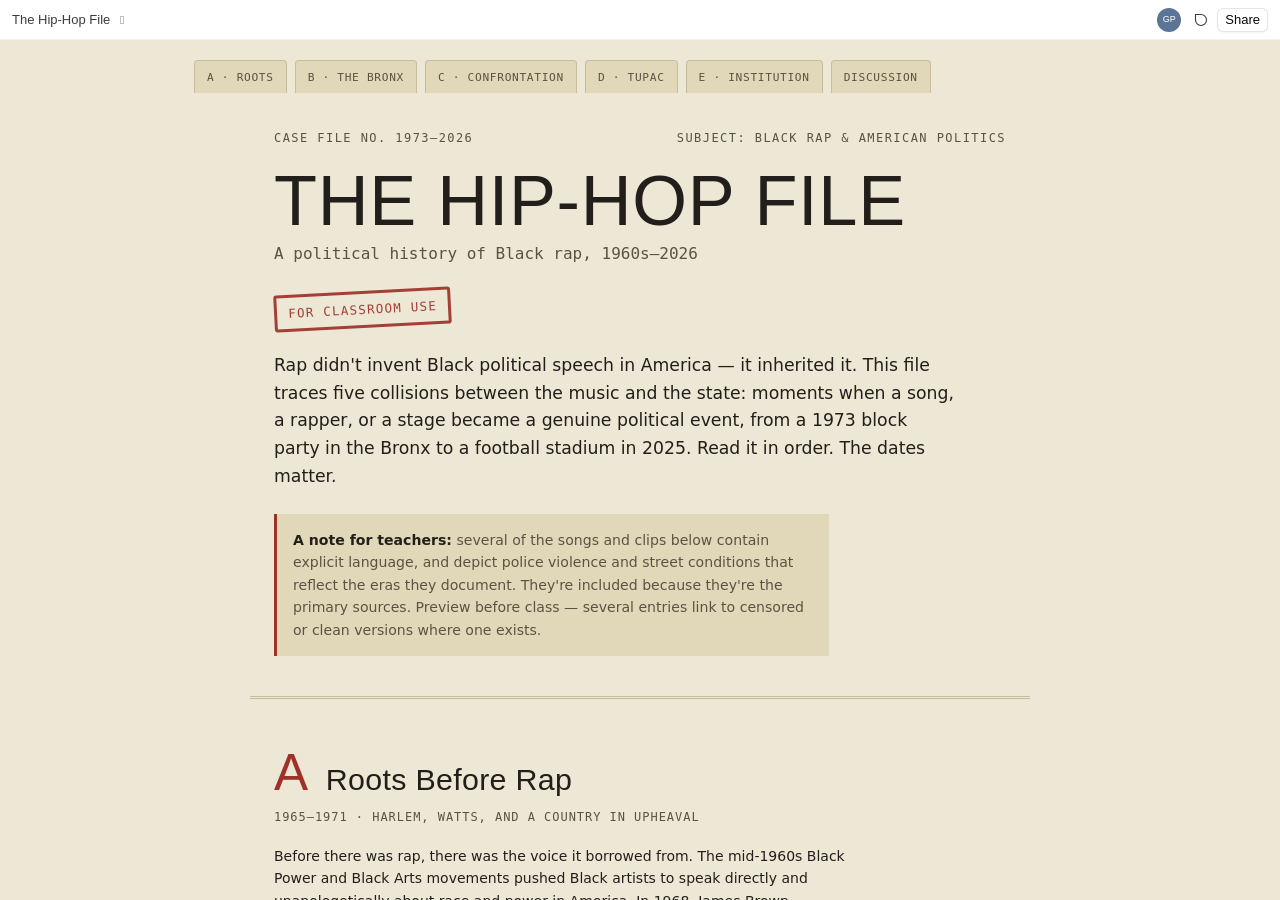
==== The Hip-Hop File.html @ f03ab553 "initial commit" ====
<!DOCTYPE html>
<!-- saved from url=(0109)https://claude.ai/code/artifact/b46b42ae-4053-4dc8-8b6a-415aec01c213?org=0b7b2c98-86ee-481c-acba-d871d8e26888 -->
<html lang="en" data-frame-uuid="b46b42ae-4053-4dc8-8b6a-415aec01c213" style="--frame-print-h: 6634px;"><head><meta http-equiv="Content-Type" content="text/html; charset=UTF-8"><meta property="og:title" content="Claude Artifact"><meta name="twitter:title" content="Claude Artifact"><meta name="description" content="Try out Artifacts created by Claude users"><meta property="og:description" content="Try out Artifacts created by Claude users"><meta name="twitter:description" content="Try out Artifacts created by Claude users"><meta property="og:image" content="https://claude.ai/images/claude_ogimage.png"><meta name="twitter:image" content="https://claude.ai/images/claude_ogimage.png"><meta property="og:image:width" content="1138"><meta property="og:image:height" content="640"><meta property="og:image:alt" content="Claude Artifact"><meta name="twitter:card" content="summary"><meta name="robots" content="noindex, nofollow"><link rel="preconnect" href="https://assets-proxy.anthropic.com/" crossorigin=""><link rel="dns-prefetch" href="https://assets-proxy.anthropic.com/"><meta name="build-timestamp" content="1788654510"><meta name="build-git-hash" content="4de2d48262e4c5f75df01dcb0ee0134cff55af7f"><meta name="viewport" content="width=device-width,initial-scale=1"><meta name="robots" content="noindex"><meta name="referrer" content="no-referrer"><title>The Hip-Hop File</title><script nonce="">window.__frameInlineProbe=new Error,function(e,t,o){if(t?.embedded&&(e.embedded=e.host=""),parent!==window){var n=location.origin,r=location.ancestorOrigins;if(r)r[0]===n&&r[r.length-1]===n&&(e.embedded="");else if(parent===top&&document.referrer)try{new URL(document.referrer).origin===n&&(e.embedded="")}catch{}}"embedded"in e&&"none"===(t?.chrome??o.get("chrome"))&&(e.chrome="none",document.querySelector("meta[name=viewport]").setAttribute("content","width=device-width,initial-scale=1,viewport-fit=cover"));var d=("embedded"in e&&(t?.hostcaps??o.get("hostcaps"))||"").split(" ").filter(function(e,t,o){return("comment-mode"===e||"artifact-nav"===e||"comment-summon"===e||"open-in-claude"===e||"cloud-session"===e||"cowork-task"===e||"no-send-all"===e||"confirm-page-sends"===e||"viewer-context"===e||"chrome"===e||"export"===e||"chrome-readonly"===e||"presence"===e||"host-tools"===e||"context-card"===e||"context-send"===e||"host-nav"===e)&&o.indexOf(e)===t});d.length&&(e.hostcaps=d.join(" "));var a={mode:["light","dark","system"],platform:["web","desktop"],font:["anthropic","system"]};for(var c of Object.keys(a)){var i=t?.[c]??o.get(c[0]);if("mode"===c&&null==t?.mode&&!("embedded"in e))try{var s=JSON.parse(localStorage.getItem("LSS-userThemeMode"));s&&"object"==typeof s&&(s=s.value),"light"!==s&&"dark"!==s||(i=s)}catch(e){}a[c].includes(i)&&(e[c]=i)}}(document.documentElement.dataset,window.claudeDesktopArtifactPane,new URLSearchParams(location.search))</script><script nonce="">!function(){try{var e=document.documentElement.dataset.frameUuid;if(!e)return;var t=/^[0-9a-f]{8}-[0-9a-f]{4}-[0-9a-f]{4}-[0-9a-f]{4}-[0-9a-f]{12}$/,a=new URLSearchParams(location.search),r=a.get("org"),n=(document.cookie.match(/(?:^|;\s*)lastActiveOrg=([^;]*)/)||[])[1],o=r&&t.test(r)?r:n&&t.test(n)?n:null,i=self===top&&!("embedded"in document.documentElement.dataset),s=a.get("via"),c=null!==s?s:i?"user_open":"embedded_view",l=a.get("sk"),m=new URLSearchParams;o&&m.set("org",o),c&&m.set("via",c),l&&/^[A-Za-z0-9_-]{16,64}$/.test(l)&&m.set("sk",l);var d=location.pathname.split("/").pop()||"";try{d=decodeURIComponent(d)}catch(e){}var u="";d.toLowerCase().slice(-37)==="-"+e.toLowerCase()?u=d.slice(0,d.length-37):d.length>23&&"-"===d.charAt(d.length-23)&&/^[1-9A-HJ-NP-Za-km-z]{22}$/.test(d.slice(-22))&&(u=d.slice(0,d.length-23)),/^[a-z0-9][a-z0-9-]{0,59}$/.test(u)&&m.set("vanity",u);var f=window.__frameSessionId;null==f&&(f=window.__frameSessionId=crypto.randomUUID?crypto.randomUUID():"");var g="initial";try{var h=function(e){try{var t=sessionStorage.getItem(e);if(!f||!t)return!1;var a=e+"_claim",r=f+"|"+t,n=sessionStorage.getItem(a);if(n===r)return!0;var o=n?n.split("|"):[],i=Number(o[2]);return!(3!==o.length||"reload"!==o[0]||o[1]!==t||!Number.isFinite(i)||Date.now()-i>=3e4)&&(sessionStorage.setItem(a,r),sessionStorage.getItem(a)===r)}catch(e){return!1}},v=function(t){var a=sessionStorage.getItem(t);if(!a)return!1;var r=a.lastIndexOf(":"),n=Number(a.slice(r+1));return a.slice(0,r)===e&&Number.isFinite(n)&&Date.now()-n<3e5},_=(sessionStorage.getItem("frame_chunk_reload")||"").split(":"),p=Number(_[2]),w=_[0]===e&&("chrome"===_[1]||"deferred"===_[1]||"broker"===_[1])&&Number.isFinite(p)&&Date.now()-p<3e5,b=v("frame_pin_reload")&&h("frame_pin_reload"),S=v("frame_asset_reload")&&h("frame_asset_reload"),I=w&&h("frame_chunk_reload");(b||S||I)&&(g="reboot")}catch(e){}m.set("bk",g);var k="/api/frame/"+e+"?"+m.toString(),P=function(e,t){var a=null==e?null:e.toLowerCase();return null!==a&&-1!==t.indexOf(a)?a:null},y=navigator.userAgent,A={"X-Frame-CP":"go","X-Frame-Platform":P(a.get("platform"),["web","desktop","ios","android","cli"])||(y.includes(" Electron/")?"desktop":/Android/.test(y)?"android":/iPad|iPhone|iPod/.test(y)||y.includes("Macintosh")&&navigator.maxTouchPoints>1?"ios":"web")},F=P(a.get("surface"),["chat","cowork","code","slack","teams","standalone"])||(i?"standalone":"");F&&(A["X-Frame-Surface"]=F);var U=document.head.querySelector('meta[name="build-timestamp"]');U&&U.content&&(A["X-Frame-Client-Version"]=U.content),f&&(A["X-Frame-Session-Id"]=f);var N=fetch(k,{credentials:"same-origin",headers:A,priority:"high",signal:AbortSignal.timeout(2e4)});if(N.catch(function(){}),window.__frameBootPrefetch={url:k,res:N},!o){var C=fetch("/api/account",{credentials:"same-origin",signal:AbortSignal.timeout(8e3)});C.catch(function(){}),window.__frameAccountPrefetch={res:C}}}catch(e){}}()</script><link rel="preload" as="font" type="font/woff2" crossorigin="" href="https://assets-proxy.anthropic.com/claude-ai/v2/assets/v1/cc27851ad-DDVos-BJ.woff2"><link rel="preload" as="font" type="font/woff2" crossorigin="" href="https://assets-proxy.anthropic.com/claude-ai/v2/assets/v1/c0f671921-BcCEXi7X.woff2"><script type="module" crossorigin="" src="./The Hip-Hop File_files/frame-shell-iAdDS_0y.js" nonce=""></script><link rel="modulepreload" crossorigin="" href="https://assets-proxy.anthropic.com/claude-ai/v2/assets/v1/preload-helper-BWst14uo.js"><link rel="modulepreload" crossorigin="" href="https://assets-proxy.anthropic.com/claude-ai/v2/assets/v1/shared-frame-boot-tcMC75su.js"><link rel="modulepreload" crossorigin="" href="https://assets-proxy.anthropic.com/claude-ai/v2/assets/v1/frame-shell-chrome-DbWDRYCb.js"><link rel="modulepreload" crossorigin="" href="https://assets-proxy.anthropic.com/claude-ai/v2/assets/v1/vendor-frame-CRbNLYL8.js"><link rel="modulepreload" crossorigin="" href="https://assets-proxy.anthropic.com/claude-ai/v2/assets/v1/rolldown-runtime-CAJkiChf.js"><link rel="modulepreload" crossorigin="" href="https://assets-proxy.anthropic.com/claude-ai/v2/assets/v1/shared-frame-CFc80Fk1.js"><link rel="modulepreload" crossorigin="" href="https://assets-proxy.anthropic.com/claude-ai/v2/assets/v1/frame-shell-deferred-DvD3v-Q9.js"><style nonce="">:root{--font-anthropic-sans:"anthropic-sans", ui-sans-serif, -apple-system, BlinkMacSystemFont, "Segoe UI", sans-serif}@font-face{font-family:anthropic-sans;src:url(https://assets-proxy.anthropic.com/claude-ai/v2/assets/v1/cc27851ad-DDVos-BJ.woff2)format("woff2");font-weight:300 800;font-style:normal;font-display:swap;font-feature-settings:"dlig" 0}@font-face{font-family:anthropic-sans;src:url(https://assets-proxy.anthropic.com/claude-ai/v2/assets/v1/c9d3a3a49-CJtkx3-S.woff2)format("woff2");font-weight:300 800;font-style:italic;font-display:swap;font-feature-settings:"dlig" 0}:root{--font-anthropic-serif:"anthropic-serif", ui-serif, Georgia, "Times New Roman", serif}@font-face{font-family:anthropic-serif;src:url(https://assets-proxy.anthropic.com/claude-ai/v2/assets/v1/c66fc489e-2VcCjn5t.woff2)format("woff2");font-weight:300 800;font-style:normal;font-display:swap;font-feature-settings:"dlig" 0}@font-face{font-family:anthropic-serif;src:url(https://assets-proxy.anthropic.com/claude-ai/v2/assets/v1/cc410af59-Dcb-9NUS.woff2)format("woff2");font-weight:300 800;font-style:italic;font-display:swap;font-feature-settings:"dlig" 0}:root{--bg:#fff;--fg:#0b0b0b;--mut:#52514e;--spin:#898781;--line:#0b0b0b1a;--div:#0b0b0b0d;--bord:#0b0b0b33;--hov:#0b0b0b0d;--surf:#fff;--brand:#c6613f;--primary:#0b0b0b;--on-primary:#fff}@media (prefers-color-scheme:dark){html:not([data-mode]){--bg:#1a1a19;--fg:#f0efec;--mut:#c3c2b7;--line:#ffffff1a;--div:#ffffff0d;--bord:#fff3;--hov:#ffffff13;--surf:#20201f;--primary:#fff;--on-primary:#0b0b0b}}html[data-mode=light]{--lightningcss-light:initial;--lightningcss-dark: ;color-scheme:light}html[data-mode=dark]{--bg:#1a1a19;--fg:#f0efec;--mut:#c3c2b7;--line:#ffffff1a;--div:#ffffff0d;--bord:#fff3;--hov:#ffffff13;--surf:#20201f;--primary:#fff;--on-primary:#0b0b0b;--lightningcss-light: ;--lightningcss-dark:initial;color-scheme:dark}@font-face{font-family:Anthropicons-Variable;src:url(https://assets-proxy.anthropic.com/claude-ai/v2/assets/v1/c0f671921-BcCEXi7X.woff2)format("woff2-variations");font-weight:400 700;font-display:block}:root{--bar-h:40px;--strip:0px;--bar:calc(var(--bar-h) + var(--strip));--lightningcss-light:initial;--lightningcss-dark: ;color-scheme:light dark}@media (prefers-color-scheme:dark){:root{--lightningcss-light: ;--lightningcss-dark:initial}}html[data-promote-strip]{--strip:36px}@layer{*{box-sizing:border-box;margin:0;padding:0}button{font:inherit;border:0;background:0 0;cursor:pointer;color:inherit}}html,body{overscroll-behavior:none;background:var(--bg);height:100%;color:var(--fg);overflow:hidden}body{font:13px/1.4 anthropic-sans,-apple-system,BlinkMacSystemFont,system-ui,sans-serif}#hdr{height:var(--bar-h);justify-content:space-between;align-items:center;gap:8px;padding:0 12px;display:flex;position:relative}html:not([data-embedded]) #hdr,html:not([data-embedded]) #hdr-degraded{border-bottom:1px solid var(--div)}.l,.r{align-items:center;gap:8px;display:flex}.l{flex:1;min-width:0}.r{flex:none}.byline{font-size:var(--cds-font-size-caption,12px);color:var(--mut);white-space:nowrap;text-overflow:ellipsis;flex-shrink:0;max-width:312px;overflow:hidden}.l>button[data-title-menu]{flex-shrink:1000;min-width:0;margin-left:-6px;overflow:hidden}.l button[data-title-menu]>span,.l button[data-title-menu] .truncate{min-width:0}.skel{background:var(--hov);border-radius:4px;display:inline-block}.skel-title{width:8em;height:1em}.skel-avatar{border-radius:50%;width:24px;height:24px}.degraded-title{white-space:nowrap;text-overflow:ellipsis;font-size:13px;font-weight:400;overflow:hidden}#hdr-degraded,body.chrome-degraded #hdr{display:none}body.chrome-degraded #hdr-degraded{height:var(--bar-h);align-items:center;gap:8px;padding:0 12px;display:flex}@media (width<=768px){html:not([data-embedded]) .l{grid-template-columns:minmax(0,1fr);place-items:center start;gap:0;display:grid}html:not([data-embedded]) .l>*{max-width:100%}html:not([data-embedded]) .l>.byline{margin-top:-3px}html:not([data-embedded]) .l>[data-storage]{margin-top:-4px}}html[data-embedded]{--bar-h:42px}html[data-embedded] #hdr{padding:0 8px}html[data-embedded] .byline{flex-shrink:1;max-width:100%}html[data-embedded] .skel-title,html[data-embedded] .skel-avatar,html[data-embedded][data-chrome=none] #hdr,html[data-embedded][data-chrome=none] #hdr-degraded,html[data-header-hidden] #hdr,html[data-header-hidden] #hdr-degraded,html[data-header-hidden] [data-chrome-pill]{display:none}html[data-embedded][data-chrome=none],html[data-header-hidden]{--bar:0px}html[data-host][data-chrome=none]{--bar:env(safe-area-inset-top,0px)}main{inset:var(--bar) 0 0 0;display:flex;position:absolute}#frame-slot{flex:1;min-width:0;position:relative}#loading{justify-content:center;align-items:center;display:flex;position:absolute;inset:0}#loading[hidden]{display:none}#loading.slow{text-align:center;color:var(--mut);flex-direction:column;gap:12px;padding:0 24px;font-size:13px}#loading.slow>button{order:1}#loading:after{content:"";box-sizing:border-box;background:conic-gradient(transparent 40%, var(--spin)) border-box, linear-gradient(var(--line), var(--line)) border-box;border:2px solid #0000;border-radius:50%;width:20px;height:20px;animation:1s linear infinite spin;mask:radial-gradient(farthest-side,#0000 calc(100% - 2px),#000 calc(100% - 1.5px))}@keyframes spin{to{transform:rotate(360deg)}}#frame-content{opacity:0;border:0;width:100%;height:100%;transition:opacity .12s;position:absolute;inset:0}#frame-slot>iframe.swap:not(.ready){opacity:0;pointer-events:none;border:0;width:100%;height:100%;position:absolute;inset:0}#frame-content.swap{transition:none}#frame-content.swap.crossfade{transition:opacity .12s}#frame-slot>iframe.fading-out{opacity:1;pointer-events:none;border:0;width:100%;height:100%;position:absolute;inset:0}#frame-content.ready{opacity:1}@media (prefers-reduced-motion:reduce){#loading:after{animation:none}#frame-content{transition:none}}body.err #hdr,body.err #hdr-degraded,#err[hidden]{display:none}#err{text-align:center;color:var(--fg);place-content:safe center;gap:8px;padding:96px 16px 128px;display:grid;position:absolute;inset:0;overflow-y:auto}
@font-face{font-family:Anthropicons-Variable;src:url(https://assets-proxy.anthropic.com/claude-ai/v2/assets/v1/c0f671921-BcCEXi7X.woff2)format("woff2-variations");font-weight:400 700;font-display:block}
</style><meta name="shell-inline-span" content="4416"><meta name="robots" content="noindex, nofollow"><link rel="preconnect" href="https://b46b42ae-4053-4dc8-8b6a-415aec01c213.frame.claudeusercontent.com/"><style data-src="frame-shell-deferred">html[data-embedded] .err-actions a.err-btn{display:none}.err-logo{height:24px;color:var(--fg);margin:0 auto 40px}.err-head{color:var(--fg);font-family:anthropic-serif,ui-serif,Georgia,Times New Roman,serif;font-size:20px;font-weight:400;line-height:1.1}.err-sub{color:var(--mut);font-size:16px;font-weight:400}.err-sub:empty{display:none}.err-actions{justify-content:center;align-items:center;gap:12px;margin-top:16px;display:flex}.err-slot{display:contents}.err-slot:empty{display:none}#err:focus{outline:none}.err-btn{background:var(--primary);color:var(--on-primary);border:1px solid #0000;border-radius:8px;padding:8px 16px;font-size:14px;text-decoration:none;display:inline-block}.err-btn.secondary{color:var(--fg);border:1px solid var(--bord);background:0 0}.err-btn.secondary:hover{background:var(--hov)}[hidden]{display:none!important}.consent{z-index:60;background:#00000080;flex-direction:column;align-items:center;padding:24px;display:flex;position:absolute;inset:0;overflow-y:auto}.consent>b{margin-top:auto}.consent>.row{margin-bottom:auto}.consent>b,.consent>span,.consent>.dl-file,.consent>.row{background:var(--surf);border:1px solid var(--bord);width:100%;max-width:440px}.consent>b{overflow-wrap:anywhere;border-bottom:0;border-radius:12px 12px 0 0;padding:20px 20px 4px;font-size:16px;font-weight:600}.consent>span{color:var(--mut);border-top:0;border-bottom:0;padding:4px 20px 16px;font-size:12px}.consent>.dl-file{overflow-wrap:anywhere;border-top:0;border-bottom:0;padding:8px 20px;font-size:13px}.consent .dl-chip{background:var(--hov);border-radius:7px;align-items:center;gap:8px;max-width:100%;margin-left:-4px;padding:8px 10px;display:inline-flex}.consent .dl-icon{color:var(--mut);flex:none;display:flex}.consent .dl-text{overflow-wrap:anywhere;align-items:baseline;gap:8px;min-width:0;display:flex}.consent .dl-text>b{min-width:0;font-size:12.5px;font-weight:500}.consent .dl-size{color:var(--mut);flex:none;font-size:11.5px}.consent>.row{border-top:0;border-radius:0 0 12px 12px;justify-content:flex-end;gap:10px;padding:16px 20px 20px;display:flex}.consent button{background:var(--primary);color:var(--on-primary);overflow-wrap:anywhere;border-radius:8px;min-width:0;max-width:100%;padding:8px 16px;font-size:14px;font-weight:500}.consent button:hover{filter:brightness(1.05)}.consent button.secondary{color:var(--fg);border:1px solid var(--bord);background:0 0}.consent button.secondary:hover{background:var(--hov);filter:none}.consent:focus{outline:none}.consent button:disabled{opacity:.5;filter:none;cursor:default;pointer-events:none}#org-switch{flex-direction:column;align-items:center;gap:10px;margin-top:8px;display:flex}.err-actions #org-switch{margin-top:0}#org-caption{text-align:center;color:var(--mut);margin-top:12px;font-size:12px;display:block}.org-menu-wrap{position:relative}#org-switch .org-trigger{border:1px solid var(--bord);color:var(--fg);border-radius:8px;align-items:center;gap:6px;padding:8px 16px;font-family:anthropic-sans,-apple-system,BlinkMacSystemFont,system-ui,sans-serif;font-size:14px;font-weight:500;display:inline-flex}#org-switch .org-trigger:hover{background:var(--hov)}#org-switch .org-caret{opacity:.6}.org-menu{z-index:30;background:var(--surf);border:1px solid var(--bord);border-radius:10px;flex-direction:column;min-width:180px;max-width:320px;max-height:240px;padding:4px;display:flex;position:absolute;top:calc(100% + 4px);left:50%;overflow-y:auto;transform:translate(-50%);box-shadow:0 4px 16px #0000001f}.org-menu .org-item{width:100%;color:var(--fg);text-align:left;border-radius:6px;flex-shrink:0;align-items:center;gap:8px;padding:7px 10px;font-size:13px;display:flex}.org-menu .org-item:hover,.org-menu .org-item:focus{background:var(--hov);outline:none}.org-menu .org-item:focus-visible{outline:2px solid var(--fg);outline-offset:-2px}.org-menu .org-check{flex-shrink:0;justify-content:center;align-items:center;width:14px;height:14px;display:inline-flex}.org-menu .org-name{text-overflow:ellipsis;white-space:nowrap;flex:1;min-width:0;overflow:hidden}@media print{body>:not(main):not(#err),#loading,.consent,#frame-slot>iframe.fading-out{display:none!important}html:root{--bg:#fff;--fg:#222;--mut:#555;--line:#ccc;--lightningcss-light:initial;--lightningcss-dark: ;color-scheme:light}html,body,#err{height:auto;overflow:visible}main,#frame-slot,#err,#frame-content{position:static}main{display:block}#frame-content{width:100%;height:var(--frame-print-h,100vh);opacity:1}}</style><link rel="icon" data-artifact-icon="🗂️" href="[data-uri]" type="image/png" sizes="32x32"><link rel="icon" data-artifact-icon="🗂️" href="[data-uri]" type="image/png" sizes="192x192"><link rel="apple-touch-icon" data-artifact-icon="🗂️" href="[data-uri]" type="image/png" sizes="180x180"><style id="frame-chrome-css">/*! tailwindcss v4.3.3 | MIT License | https://tailwindcss.com */
@layer properties{@supports (((-webkit-hyphens:none)) and (not (margin-trim:inline))) or ((-moz-orient:inline) and (not (color:rgb(from red r g b)))){:root,:host{--cds-badge-x-wght:577.8}*,:before,:after,::backdrop{--tw-border-spacing-x:0;--tw-border-spacing-y:0;--tw-translate-x:0;--tw-translate-y:0;--tw-translate-z:0;--tw-scale-x:1;--tw-scale-y:1;--tw-scale-z:1;--tw-rotate-x:initial;--tw-rotate-y:initial;--tw-rotate-z:initial;--tw-skew-x:initial;--tw-skew-y:initial;--tw-space-x-reverse:0;--tw-divide-x-reverse:0;--tw-border-style:solid;--tw-divide-y-reverse:0;--tw-leading:initial;--tw-font-weight:initial;--tw-ordinal:initial;--tw-slashed-zero:initial;--tw-numeric-figure:initial;--tw-numeric-spacing:initial;--tw-numeric-fraction:initial;--tw-shadow:0 0 #0000;--tw-shadow-color:initial;--tw-shadow-alpha:100%;--tw-inset-shadow:0 0 #0000;--tw-inset-shadow-color:initial;--tw-inset-shadow-alpha:100%;--tw-ring-color:initial;--tw-ring-shadow:0 0 #0000;--tw-inset-ring-color:initial;--tw-inset-ring-shadow:0 0 #0000;--tw-ring-inset:initial;--tw-ring-offset-width:0px;--tw-ring-offset-color:#fff;--tw-ring-offset-shadow:0 0 #0000;--tw-outline-style:solid;--tw-blur:initial;--tw-brightness:initial;--tw-contrast:initial;--tw-grayscale:initial;--tw-hue-rotate:initial;--tw-invert:initial;--tw-opacity:initial;--tw-saturate:initial;--tw-sepia:initial;--tw-drop-shadow:initial;--tw-drop-shadow-color:initial;--tw-drop-shadow-alpha:100%;--tw-drop-shadow-size:initial;--tw-backdrop-blur:initial;--tw-backdrop-brightness:initial;--tw-backdrop-contrast:initial;--tw-backdrop-grayscale:initial;--tw-backdrop-hue-rotate:initial;--tw-backdrop-invert:initial;--tw-backdrop-opacity:initial;--tw-backdrop-saturate:initial;--tw-backdrop-sepia:initial;--tw-duration:initial;--tw-ease:initial;--tw-content:"";--tw-space-y-reverse:0;--cds-outset-x:0px;--cds-outset-y:0px;--cds-scroll-fade-size:28px;--cds-scroll-fade-top:0px;--cds-scroll-fade-bottom:0px;--cds-scroll-fade-left:0px;--cds-scroll-fade-right:0px;--cds-scroll-fade-top-raw:0px;--cds-scroll-fade-bottom-raw:0px;--cds-scroll-fade-left-raw:0px;--cds-scroll-fade-right-raw:0px;--cds-scroll-fade-y-active:0;--cds-scroll-fade-x-active:0;--cds-scroll-fade-top-on:1;--cds-scroll-fade-bottom-on:1;--cds-scroll-fade-left-on:1;--cds-scroll-fade-right-on:1;--cds-scroll-fade-strip-raw:0;--cds-scroll-fade-strip-active:0}}}@layer theme{:root,:host{--spacing:.25rem;--leading-tight:1.25;--leading-snug:1.375;--leading-relaxed:1.625;--radius-sm:.25rem;--radius-md:.375rem;--radius-lg:.5rem;--blur-md:12px;--default-transition-duration:.15s;--default-transition-timing-function:cubic-bezier(.4, 0, .2, 1)}}@layer base{@layer{:where(.cds-root),:where(.cds-root) *,:where(.cds-root) :after,:where(.cds-root) :before,:where(.cds-root) ::backdrop,:where(.cds-root) ::file-selector-button{box-sizing:border-box;margin:0;padding:0;border:0 solid}.cds-root{line-height:1.5;-webkit-text-size-adjust:100%;tab-size:4;font-family:var(--cds-font-sans,-apple-system, BlinkMacSystemFont, "Segoe UI", Roboto, "Helvetica Neue", "Noto Sans", Arial, sans-serif, "Apple Color Emoji", "Segoe UI Emoji", "Segoe UI Symbol", "Noto Color Emoji");font-feature-settings:var(--default-font-feature-settings,normal);font-variation-settings:var(--default-font-variation-settings,normal);-webkit-tap-highlight-color:transparent}:where(.cds-root) hr{height:0;color:inherit;border-top-width:1px}:where(.cds-root) abbr:where([title]){-webkit-text-decoration:underline dotted;text-decoration:underline dotted}:where(.cds-root) h1,:where(.cds-root) h2,:where(.cds-root) h3,:where(.cds-root) h4,:where(.cds-root) h5,:where(.cds-root) h6{font-size:inherit;font-weight:inherit}:where(.cds-root) a{color:inherit;-webkit-text-decoration:inherit;text-decoration:inherit}:where(.cds-root) b,:where(.cds-root) strong{font-weight:bolder}:where(.cds-root) code,:where(.cds-root) kbd,:where(.cds-root) samp,:where(.cds-root) pre{font-family:var(--cds-font-mono,ui-monospace, SFMono-Regular, Menlo, Monaco, Consolas, "Liberation Mono", "Courier New", monospace);font-feature-settings:var(--default-mono-font-feature-settings,normal);font-variation-settings:var(--default-mono-font-variation-settings,normal);font-size:1em}:where(.cds-root) small{font-size:80%}:where(.cds-root) sub,:where(.cds-root) sup{font-size:75%;line-height:0;position:relative;vertical-align:baseline}:where(.cds-root) sub{bottom:-.25em}:where(.cds-root) sup{top:-.5em}:where(.cds-root) table{text-indent:0;border-color:inherit;border-collapse:collapse}:where(.cds-root) :-moz-focusring:where(:not(iframe)){outline:auto}:where(.cds-root) progress{vertical-align:baseline}:where(.cds-root) summary{display:list-item}:where(.cds-root) ol,:where(.cds-root) ul,:where(.cds-root) menu{list-style:none}:where(.cds-root) img,:where(.cds-root) svg,:where(.cds-root) video,:where(.cds-root) canvas,:where(.cds-root) audio,:where(.cds-root) iframe,:where(.cds-root) embed,:where(.cds-root) object{display:block;vertical-align:middle}:where(.cds-root) img,:where(.cds-root) video{max-width:100%;height:auto}:where(.cds-root) button,:where(.cds-root) input,:where(.cds-root) select,:where(.cds-root) optgroup,:where(.cds-root) textarea,:where(.cds-root) ::file-selector-button{font:inherit;font-feature-settings:inherit;font-variation-settings:inherit;letter-spacing:inherit;color:inherit;border-radius:0;background-color:#0000;opacity:1}:where(.cds-root) :where(select:is([multiple],[size])) optgroup{font-weight:bolder}:where(.cds-root) :where(select:is([multiple],[size])) optgroup option{padding-inline-start:20px}:where(.cds-root) ::file-selector-button{margin-inline-end:4px}:where(.cds-root) ::placeholder{opacity:1}@supports (not ((-webkit-appearance:-apple-pay-button))) or (contain-intrinsic-size:1px){:where(.cds-root) ::placeholder{color:currentColor}@supports (color:color-mix(in lab, red, red)){:where(.cds-root) ::placeholder{color:color-mix(in oklab, currentcolor 50%, transparent)}}}:where(.cds-root) textarea{resize:vertical}:where(.cds-root) ::-webkit-search-decoration{-webkit-appearance:none}:where(.cds-root) ::-webkit-date-and-time-value{min-height:1lh;text-align:inherit}:where(.cds-root) ::-webkit-datetime-edit{display:inline-flex}:where(.cds-root) ::-webkit-datetime-edit-fields-wrapper{padding:0}:where(.cds-root) ::-webkit-datetime-edit,:where(.cds-root) ::-webkit-datetime-edit-year-field,:where(.cds-root) ::-webkit-datetime-edit-month-field,:where(.cds-root) ::-webkit-datetime-edit-day-field,:where(.cds-root) ::-webkit-datetime-edit-hour-field,:where(.cds-root) ::-webkit-datetime-edit-minute-field,:where(.cds-root) ::-webkit-datetime-edit-second-field,:where(.cds-root) ::-webkit-datetime-edit-millisecond-field,:where(.cds-root) ::-webkit-datetime-edit-meridiem-field{padding-block:0}:where(.cds-root) ::-webkit-calendar-picker-indicator{line-height:1}:where(.cds-root) :-moz-ui-invalid{box-shadow:none}:where(.cds-root) button,:where(.cds-root) input:where([type=button],[type=reset],[type=submit]),:where(.cds-root) ::file-selector-button{appearance:button}:where(.cds-root) ::-webkit-inner-spin-button,:where(.cds-root) ::-webkit-outer-spin-button{height:auto}:where(.cds-root) [hidden]:where(:not([hidden=until-found])){display:none!important}}html:where(.cds-root),html:where(.cds-root):before,html:where(.cds-root):after,html:where(.cds-root) *,html:where(.cds-root) :before,html:where(.cds-root) :after,html :where(.cds-root),html :where(.cds-root):before,html :where(.cds-root):after,html :where(.cds-root) *,html :where(.cds-root) :before,html :where(.cds-root) :after{border-color:var(--cds-border)}:where(.cds-root) :where(button,[role=button],[role=tab],[role=menuitem],[role=menuitemcheckbox],[role=menuitemradio],[role=option],[role=switch],[role=checkbox],[role=radio]){cursor:var(--cds-cursor-interactive)}:where(.cds-root) :where(button,[role]):where(:disabled,[aria-disabled=true],[data-disabled]){cursor:default}}@layer cds-card{.cds-root [data-cds=Card]>.cds-card-fill{background-color:var(--cds-surface-1)}.cds-root [data-cds=Card]:has([data-cds=CardLink]):hover>.cds-card-fill{background-color:var(--cds-surface-2)}:where(.cds-root [data-cds=Card]:has([data-cds=CardLink])) :where(a,button,input,select,textarea,label,summary,iframe,[role=button],[contenteditable]:not([contenteditable=false]),[tabindex]:not([tabindex^=\-])):where(:not([data-cds=CardLink],[data-cds=CardLink] *)){z-index:1;position:relative}:where(.cds-root) :where([data-cds=CardLink]:focus-visible):after{outline-offset:-2px;outline:2px solid #0000}:where(.cds-root [data-cds-row]) :where(a,button,input,select,textarea,label,summary,iframe,[role=button],[contenteditable]:not([contenteditable=false]),[tabindex]:not([tabindex^=\-])):where(:not([data-cds-row-toggle])){z-index:1;position:relative}:where(.cds-root) :where([data-cds-row-toggle]:focus-visible):after{outline-offset:-2px;outline:2px solid #0000}}@layer components{:where(.cds-root) :where(input,textarea,select).cds-input{appearance:none;box-shadow:none;font:inherit;color:inherit;background:0 0;border:0;border-radius:0;outline:none;padding:0}:where(.cds-root) :where(input,textarea).cds-input.cds-input:focus{box-shadow:none;border-color:var(--cds-border);outline:none}:where(.cds-root) :where(input,textarea).cds-input.cds-input:focus-visible{box-shadow:var(--cds-focus-shadow);outline-offset:2px;outline:2px solid #0000}:where(.cds-root) .cds-reset:focus,:where(.cds-root) .cds-reset:focus-visible{outline:none}:where(.cds-root) .cds-reset:focus-visible{outline-offset:2px;outline:2px solid #0000}:where(.cds-root) .cds-text-link{color:var(--cds-text-accent);--_text-link-line:currentColor;border-radius:2px;text-decoration-line:none}@supports (color:color-mix(in lab, red, red)){:where(.cds-root) .cds-text-link{--_text-link-line:color-mix(in srgb, currentColor, transparent 60%)}}:where(.cds-root) .cds-text-link{transition-property:color,text-decoration-color,box-shadow;transition-duration:var(--cds-dur-fast,60ms);transition-timing-function:var(--cds-ease-out)}:where(.cds-root) .cds-text-link:is(:hover,:focus-visible){--_text-link-line:currentColor}:where(.cds-root) .cds-text-link:focus-visible{outline-offset:2px;box-shadow:var(--cds-focus-shadow,0 0 0 2px Highlight);outline:2px solid #0000}:where(.cds-root) .cds-text-link-underline{text-underline-offset:3px;text-decoration-line:underline;-webkit-text-decoration-color:var(--_text-link-line,currentColor);-webkit-text-decoration-color:var(--_text-link-line,currentColor);-webkit-text-decoration-color:var(--_text-link-line,currentColor);text-decoration-color:var(--_text-link-line,currentColor);transition-property:color,text-decoration-color,box-shadow;transition-duration:var(--cds-dur-fast,60ms);transition-timing-function:var(--cds-ease-out)}:where(.cds-root) :is(b,strong){font-weight:var(--cds-font-weight-bold)}}@layer utilities{.pointer-events-auto{pointer-events:auto}.pointer-events-none{pointer-events:none}.\!visible{visibility:visible!important}.collapse{visibility:collapse}.invisible{visibility:hidden}.visible{visibility:visible}.sr-only{clip-path:inset(50%);white-space:nowrap;border-width:0;width:1px;height:1px;margin:-1px;padding:0;position:absolute;overflow:hidden}.absolute{position:absolute}.fixed{position:fixed}.relative{position:relative}.static{position:static}.sticky{position:sticky}.inset-0{inset:0}.inset-\[0\.5px\]{inset:.5px}.inset-px{inset:1px}.inset-x-0{inset-inline:0}.inset-y-0{inset-block:0}.start-3\.5{inset-inline-start:calc(var(--spacing) * 3.5)}.end-px{inset-inline-end:1px}.-top-0\.5{top:calc(var(--spacing) * -.5)}.top-0{top:0}.top-1\/2{top:50%}.top-\[calc\(var\(--bar\)\+8px\)\]{top:calc(var(--bar) + 8px)}.top-\[max\(8px\,calc\(var\(--bar\)-2px\)\)\]{top:max(8px, calc(var(--bar) - 2px))}.top-full{top:100%}.top-px{top:1px}.-right-0\.5{right:calc(var(--spacing) * -.5)}.right-\[12px\]{right:12px}.bottom-0{bottom:0}.bottom-4{bottom:calc(var(--spacing) * 4)}.bottom-px{bottom:1px}.left-0{left:0}.left-1\/2{left:50%}.isolate{isolation:isolate}.\!z-\[42\]{z-index:42!important}.-z-10{z-index:calc(10 * -1)}.-z-\[1\]{z-index:calc(1 * -1)}.z-10{z-index:10}.z-20{z-index:20}.z-30{z-index:30}.z-50{z-index:50}.z-60{z-index:60}.z-\[1\]{z-index:1}.z-\[2\]{z-index:2}.z-\[55\]{z-index:55}.z-\[70\]{z-index:70}.z-auto{z-index:auto}.z-modal{z-index:var(--cds-z-modal)}.z-popover{z-index:var(--cds-z-popover)}.col-span-full{grid-column:1/-1}.col-start-1{grid-column-start:1}.row-span-full{grid-row:1/-1}.row-start-1{grid-row-start:1}.container{width:100%}@media (width>=40rem){.container{max-width:40rem}}@media (width>=48rem){.container{max-width:48rem}}@media (width>=64rem){.container{max-width:64rem}}@media (width>=80rem){.container{max-width:80rem}}@media (width>=96rem){.container{max-width:96rem}}.-m-1{margin:calc(var(--spacing) * -1)}.m-0{margin:0}.m-auto{margin:auto}.-mx-1{margin-inline:calc(var(--spacing) * -1)}.-mx-pad-sm{margin-inline:calc(var(--cds-pad-sm) * -1)}.-mx-sm{margin-inline:calc(var(--cds-gap-sm) * -1)}.-mx-xs{margin-inline:calc(var(--cds-gap-xs) * -1)}.mx-outset{margin-inline:calc(var(--cds-outset-x,0px) * -1)}.mx-pad-md{margin-inline:var(--cds-pad-md)}.-my-0\.5{margin-block:calc(var(--spacing) * -.5)}.-my-\[0\.125em\]{margin-block:-.125em}.-my-xs{margin-block:calc(var(--cds-gap-xs) * -1)}.my-1{margin-block:var(--spacing)}.-ms-1{margin-inline-start:calc(var(--spacing) * -1)}.ms-1{margin-inline-start:var(--spacing)}.ms-auto{margin-inline-start:auto}.ms-outset{margin-inline-start:calc(var(--cds-outset-x,0px) * -1)}.-me-1{margin-inline-end:calc(var(--spacing) * -1)}.-me-pad-sm{margin-inline-end:calc(var(--cds-pad-sm) * -1)}.-me-px{margin-inline-end:-1px}.me-\[calc\(\(var\(--cds-h-control\)-1em-6px\)\/2-var\(--cds-pad-md\)\)\]{margin-inline-end:calc((var(--cds-h-control) - 1em - 6px) / 2 - var(--cds-pad-md))}.me-outset{margin-inline-end:calc(var(--cds-outset-x,0px) * -1)}.-mt-0\.5{margin-top:calc(var(--spacing) * -.5)}.-mt-1{margin-top:calc(var(--spacing) * -1)}.-mt-md{margin-top:calc(var(--cds-gap-md) * -1)}.-mt-pad-sm{margin-top:calc(var(--cds-pad-sm) * -1)}.-mt-px{margin-top:-1px}.mt-0{margin-top:0}.mt-1{margin-top:var(--spacing)}.mt-2{margin-top:calc(var(--spacing) * 2)}.mt-\[calc\(\(1lh_-_var\(--cds-checkbox\,16px\)\)_\/_2\)\]{margin-top:calc((1lh - var(--cds-checkbox,16px)) / 2)}.mt-md{margin-top:var(--cds-gap-md)}.mt-pad-lg{margin-top:var(--cds-pad-lg)}.mt-px{margin-top:1px}.mt-sm{margin-top:var(--cds-gap-sm)}.mt-xs{margin-top:var(--cds-gap-xs)}.-mr-1{margin-right:calc(var(--spacing) * -1)}.-mr-pad-sm{margin-right:calc(var(--cds-pad-sm) * -1)}.mr-0\.5{margin-right:calc(var(--spacing) * .5)}.mr-1{margin-right:var(--spacing)}.mr-\[-0\.8px\]{margin-right:-.8px}.mr-\[calc\(min\(3px\,\(var\(--cds-h-control-nested\)-12px\)\/2\)-var\(--cds-pad-sm\)\)\]{margin-right:calc(min(3px, (var(--cds-h-control-nested) - 12px) / 2) - var(--cds-pad-sm))}.mb-1{margin-bottom:var(--spacing)}.mb-pad-md{margin-bottom:var(--cds-pad-md)}.mb-xs{margin-bottom:var(--cds-gap-xs)}.-ml-0\.5{margin-left:calc(var(--spacing) * -.5)}.-ml-1{margin-left:calc(var(--spacing) * -1)}.-ml-\[calc\(var\(--cds-pad-md\)-\(var\(--cds-h-control\)-var\(--cds-checkbox\)\)\/2\)\]{margin-left:calc(calc(var(--cds-pad-md) - (var(--cds-h-control) - var(--cds-checkbox)) / 2) * -1)}.ml-0\.5{margin-left:calc(var(--spacing) * .5)}.ml-1{margin-left:var(--spacing)}.ml-1\.5{margin-left:calc(var(--spacing) * 1.5)}.ml-\[2px\]{margin-left:2px}.ml-\[calc\(\(var\(--cds-h-control-nested\)-12px\)\/2-var\(--cds-pad-sm\)\+1px\)\]{margin-left:calc((var(--cds-h-control-nested) - 12px) / 2 - var(--cds-pad-sm) + 1px)}.ml-\[calc\(\(var\(--cds-h-control-nested\)-16px\)\/2-var\(--cds-pad-sm\)\+1px\)\]{margin-left:calc((var(--cds-h-control-nested) - 16px) / 2 - var(--cds-pad-sm) + 1px)}.ml-\[calc\(\(var\(--cds-h-control-nested\)-20px\)\/2-var\(--cds-pad-sm\)\+1px\)\]{margin-left:calc((var(--cds-h-control-nested) - 20px) / 2 - var(--cds-pad-sm) + 1px)}.ml-auto{margin-left:auto}.ml-md{margin-left:var(--cds-gap-md)}.ml-xs{margin-left:var(--cds-gap-xs)}.box-content{box-sizing:content-box}.line-clamp-2{-webkit-line-clamp:2;-webkit-box-orient:vertical;display:-webkit-box;overflow:hidden}.\[display\:inherit\]{display:inherit}.block{display:block}.contents{display:contents}.flex{display:flex}.grid{display:grid}.hidden{display:none}.inline{display:inline}.inline-block{display:inline-block}.inline-flex{display:inline-flex}.table{display:table}.table-cell{display:table-cell}.table-row{display:table-row}.\[field-sizing\:content\]{field-sizing:content}.aspect-square{aspect-ratio:1}.\!size-\[var\(--fhn\)\]{width:var(--fhn)!important;height:var(--fhn)!important}.size-1\.5{width:calc(var(--spacing) * 1.5);height:calc(var(--spacing) * 1.5)}.size-2{width:calc(var(--spacing) * 2);height:calc(var(--spacing) * 2)}.size-5{width:calc(var(--spacing) * 5);height:calc(var(--spacing) * 5)}.size-6{width:calc(var(--spacing) * 6);height:calc(var(--spacing) * 6)}.size-7{width:calc(var(--spacing) * 7);height:calc(var(--spacing) * 7)}.size-8{width:calc(var(--spacing) * 8);height:calc(var(--spacing) * 8)}.size-\[1lh\]{width:1lh;height:1lh}.size-\[8px\]{width:8px;height:8px}.size-\[calc\(var\(--cds-h-control-nested\)-4px\)\]{width:calc(var(--cds-h-control-nested) - 4px);height:calc(var(--cds-h-control-nested) - 4px)}.size-\[calc\(var\(--cds-switch-h\,20px\)-4px\)\]{width:calc(var(--cds-switch-h,20px) - 4px);height:calc(var(--cds-switch-h,20px) - 4px)}.size-\[max\(calc\(var\(--cds-h-control-nested\)-6px\)\,12px\)\]{width:max(calc(var(--cds-h-control-nested) - 6px), 12px);height:max(calc(var(--cds-h-control-nested) - 6px), 12px)}.size-\[var\(--cds-avatar-lg\)\]{width:var(--cds-avatar-lg);height:var(--cds-avatar-lg)}.size-\[var\(--cds-avatar-md\)\]{width:var(--cds-avatar-md);height:var(--cds-avatar-md)}.size-\[var\(--cds-avatar-sm\)\]{width:var(--cds-avatar-sm);height:var(--cds-avatar-sm)}.size-\[var\(--cds-avatar-xs\)\]{width:var(--cds-avatar-xs);height:var(--cds-avatar-xs)}.size-\[var\(--cds-checkbox\)\]{width:var(--cds-checkbox);height:var(--cds-checkbox)}.size-full{width:100%;height:100%}.size-icon{width:var(--cds-icon);height:var(--cds-icon)}.h-0{height:0}.h-2{height:calc(var(--spacing) * 2)}.h-6{height:calc(var(--spacing) * 6)}.h-7{height:calc(var(--spacing) * 7)}.h-9{height:calc(var(--spacing) * 9)}.h-\[1em\]{height:1em}.h-\[1lh\]{height:1lh}.h-\[98px\]{height:98px}.h-\[calc\(1em\+6px\)\]{height:calc(1em + 6px)}.h-\[var\(--cds-avatar-lg\)\]{height:var(--cds-avatar-lg)}.h-\[var\(--cds-avatar-md\)\]{height:var(--cds-avatar-md)}.h-\[var\(--cds-avatar-sm\)\]{height:var(--cds-avatar-sm)}.h-\[var\(--cds-avatar-xs\)\]{height:var(--cds-avatar-xs)}.h-\[var\(--cds-switch-h\)\]{height:var(--cds-switch-h)}.h-\[var\(--collapsible-panel-height\)\]{height:var(--collapsible-panel-height)}.h-auto{height:auto}.h-control{height:var(--cds-h-control)}.h-control-nested{height:var(--cds-h-control-nested)}.h-dvh{height:100dvh}.h-full{height:100%}.h-px{height:1px}.max-h-24{max-height:calc(var(--spacing) * 24)}.max-h-64{max-height:calc(var(--spacing) * 64)}.max-h-80{max-height:calc(var(--spacing) * 80)}.max-h-\[148px\]{max-height:148px}.max-h-\[164px\]{max-height:164px}.max-h-\[320px\]{max-height:320px}.max-h-\[calc\(8lh\+2\*var\(--cds-pad-sm\)\)\]{max-height:calc(8lh + 2 * var(--cds-pad-sm))}.max-h-\[calc\(100dvh_-_max\(2rem\,2\*var\(--desktop-titlebar-inset\,0px\)\)\)\]{max-height:calc(100dvh - max(2rem, 2 * var(--desktop-titlebar-inset,0px)))}.max-h-\[clamp\(172px\,30dvh\,264px\)\]{max-height:clamp(172px,30dvh,264px)}.max-h-\[inherit\]{max-height:inherit}.max-h-\[min\(28rem\,55dvh\)\]{max-height:min(28rem,55dvh)}.max-h-\[min\(50vh\,var\(--available-height\)\)\]{max-height:min(50vh, var(--available-height))}.max-h-\[min\(72vh\,var\(--available-height\)\)\]{max-height:min(72vh, var(--available-height))}.max-h-\[min\(\<yours\>\,var\(--available-height\)\)\]{max-height:min(<yours>, var(--available-height))}.max-h-\[min\(calc\(5lh\+2\*var\(--cds-pad-sm\)\)\,calc\(var\(--card-max-h\,100vh\)-12rem\)\)\]{max-height:min(calc(5lh + 2 * var(--cds-pad-sm)), calc(var(--card-max-h,100vh) - 12rem))}.max-h-\[min\(calc\(8lh\+2\*var\(--cds-pad-sm\)\)\,calc\(100vh-14rem\)\)\]{max-height:min(calc(8lh + 2 * var(--cds-pad-sm)), calc(100vh - 14rem))}.max-h-\[min\(var\(--available-height\,100dvh\)\,var\(--cds-popup-max-h\,320px\)\)\]{max-height:min(var(--available-height,100dvh), var(--cds-popup-max-h,320px))}.max-h-\[var\(--available-height\)\]{max-height:var(--available-height)}.max-h-\[var\(--cds-popup-list-max-h\,none\)\]{max-height:var(--cds-popup-list-max-h,none)}.max-h-none{max-height:none}.min-h-0{min-height:0}.min-h-6{min-height:calc(var(--spacing) * 6)}.min-h-7{min-height:calc(var(--spacing) * 7)}.min-h-9{min-height:calc(var(--spacing) * 9)}.min-h-\[1lh\]{min-height:1lh}.min-h-\[24px\]{min-height:24px}.min-h-\[40\%\]{min-height:40%}.min-h-\[64px\]{min-height:64px}.min-h-\[96px\]{min-height:96px}.min-h-\[calc\(var\(--cds-textarea-rows\)\*1lh\)\]{min-height:calc(var(--cds-textarea-rows) * 1lh)}.min-h-\[calc\(var\(--cds-textarea-rows\)\*1lh\+2\*var\(--cds-pad-sm\)\)\]{min-height:calc(var(--cds-textarea-rows) * 1lh + 2 * var(--cds-pad-sm))}.min-h-control{min-height:var(--cds-h-control)}.w-stretch{width:-webkit-fill-available;width:-moz-available;width:stretch}.w-6{width:calc(var(--spacing) * 6)}.w-10{width:calc(var(--spacing) * 10)}.w-12{width:calc(var(--spacing) * 12)}.w-28{width:calc(var(--spacing) * 28)}.w-64{width:calc(var(--spacing) * 64)}.w-80{width:calc(var(--spacing) * 80)}.w-84{width:calc(var(--spacing) * 84)}.w-\[20rem\]{width:20rem}.w-\[30\%\]{width:30%}.w-\[207px\]{width:207px}.w-\[260px\]{width:260px}.w-\[312px\]{width:312px}.w-\[435px\]{width:435px}.w-\[calc\(1em\+6px\)\]{width:calc(1em + 6px)}.w-\[calc\(100\%\+8px\)\]{width:calc(100% + 8px)}.w-\[calc\(100vw-2rem\)\]{width:calc(100vw - 2rem)}.w-\[calc\(var\(--cds-switch-h\,20px\)\*1\.8\)\]{width:calc(var(--cds-switch-h,20px) * 1.8)}.w-\[var\(--anchor-width\)\]{width:var(--anchor-width)}.w-\[var\(--space-2\)\]{width:var(--space-2)}.w-\[…\]{width:…}.w-auto{width:auto}.w-control{width:var(--cds-h-control)}.w-control-nested{width:var(--cds-h-control-nested)}.w-fit{width:fit-content}.w-full{width:100%}.w-px{width:1px}.max-w-\[120px\]{max-width:120px}.max-w-\[148px\]{max-width:148px}.max-w-\[160px\]{max-width:160px}.max-w-\[240px\]{max-width:240px}.max-w-\[280px\]{max-width:280px}.max-w-\[320px\]{max-width:320px}.max-w-\[400px\]{max-width:400px}.max-w-\[520px\]{max-width:520px}.max-w-\[720px\]{max-width:720px}.max-w-\[880px\]{max-width:880px}.max-w-\[1024px\]{max-width:1024px}.max-w-\[1152px\]{max-width:1152px}.max-w-\[calc\(100vw-24px\)\]{max-width:calc(100vw - 24px)}.max-w-\[min\(280px\,calc\(100vw-24px\)\)\]{max-width:min(280px,100vw - 24px)}.max-w-\[min\(320px\,calc\(100vw-24px\)\)\]{max-width:min(320px,100vw - 24px)}.max-w-full{max-width:100%}.max-w-none{max-width:none}.min-w-0{min-width:0}.min-w-0\.5{min-width:calc(var(--spacing) * .5)}.min-w-80{min-width:calc(var(--spacing) * 80)}.min-w-\[2ch\]{min-width:2ch}.min-w-\[12rem\]{min-width:12rem}.min-w-\[128px\]{min-width:128px}.min-w-\[calc\(1em\+6px\)\]{min-width:calc(1em + 6px)}.min-w-\[var\(--cds-avatar-lg\)\]{min-width:var(--cds-avatar-lg)}.min-w-\[var\(--cds-avatar-md\)\]{min-width:var(--cds-avatar-md)}.min-w-\[var\(--cds-avatar-sm\)\]{min-width:var(--cds-avatar-sm)}.min-w-\[var\(--cds-avatar-xs\)\]{min-width:var(--cds-avatar-xs)}.min-w-\[var\(--cds-h-control-nested\)\]{min-width:var(--cds-h-control-nested)}.flex-1,.flex-\[1_1_0\%\]{flex:1}.flex-\[2_1_0\%\]{flex:2}.flex-auto{flex:auto}.flex-none{flex:none}.flex-shrink,.shrink{flex-shrink:1}.shrink-0{flex-shrink:0}.shrink-\[9999\]{flex-shrink:9999}.grow{flex-grow:1}.basis-\[calc\(var\(--cds-pad-md\)\*2\)\]{flex-basis:calc(var(--cds-pad-md) * 2)}.table-auto{table-layout:auto}.table-fixed{table-layout:fixed}.border-separate{border-collapse:separate}.border-spacing-0{--tw-border-spacing-x:0px;--tw-border-spacing-y:0px;border-spacing:var(--tw-border-spacing-x) var(--tw-border-spacing-y)}.origin-\[var\(--transform-origin\)\]{transform-origin:var(--transform-origin)}.origin-bottom-left{transform-origin:0 100%}.origin-left{transform-origin:0}.origin-top-left{transform-origin:0 0}.-translate-x-1\/2{--tw-translate-x:calc(calc(1 / 2 * 100%) * -1);translate:var(--tw-translate-x) var(--tw-translate-y)}.translate-x-\[7px\]{--tw-translate-x:7px;translate:var(--tw-translate-x) var(--tw-translate-y)}.-translate-y-1\/2{--tw-translate-y:calc(calc(1 / 2 * 100%) * -1);translate:var(--tw-translate-x) var(--tw-translate-y)}.scale-95{--tw-scale-x:95%;--tw-scale-y:95%;--tw-scale-z:95%;scale:var(--tw-scale-x) var(--tw-scale-y)}.-rotate-90{rotate:-90deg}.rotate-412{rotate:412deg}.\[transform\:translate\(0\,0\)\]{transform:translate(0)}.transform{transform:var(--tw-rotate-x,) var(--tw-rotate-y,) var(--tw-rotate-z,) var(--tw-skew-x,) var(--tw-skew-y,)}.animate-\[spin_1s_linear_infinite\]{animation:1s linear infinite spin}.\[cursor\:var\(--cds-cursor-interactive\)\]{cursor:var(--cds-cursor-interactive)}.cursor-\[inherit\]{cursor:inherit}.cursor-\[var\(--cds-cursor-interactive\)\]{cursor:var(--cds-cursor-interactive)}.cursor-default{cursor:default}.cursor-pointer{cursor:pointer}.cursor-text{cursor:text}.resize{resize:both}.resize-none{resize:none}.resize-y{resize:vertical}.scroll-fade{scroll-padding:calc(var(--cds-scroll-fade-size) * var(--cds-scroll-fade-top-on)) calc(var(--cds-scroll-fade-size) * var(--cds-scroll-fade-right-on)) calc(var(--cds-scroll-fade-size) * var(--cds-scroll-fade-bottom-on)) calc(var(--cds-scroll-fade-size) * var(--cds-scroll-fade-left-on))}@supports (animation-timeline:scroll()){.scroll-fade{--cds-scroll-fade-top:calc(var(--cds-scroll-fade-top-raw) * var(--cds-scroll-fade-y-active) * var(--cds-scroll-fade-top-on));--cds-scroll-fade-bottom:calc(var(--cds-scroll-fade-bottom-raw) * var(--cds-scroll-fade-y-active) * var(--cds-scroll-fade-bottom-on));--cds-scroll-fade-left:calc(var(--cds-scroll-fade-left-raw) * var(--cds-scroll-fade-x-active) * var(--cds-scroll-fade-left-on));--cds-scroll-fade-right:calc(var(--cds-scroll-fade-right-raw) * var(--cds-scroll-fade-x-active) * var(--cds-scroll-fade-right-on));-webkit-mask-image:linear-gradient(to bottom, transparent, #0000000d calc(var(--cds-scroll-fade-top) * .15), #00000026 calc(var(--cds-scroll-fade-top) * .3), #0000004d calc(var(--cds-scroll-fade-top) * .45), #00000080 calc(var(--cds-scroll-fade-top) * .6), #000000b3 calc(var(--cds-scroll-fade-top) * .75), #000000d9 calc(var(--cds-scroll-fade-top) * .87), #000 var(--cds-scroll-fade-top), #000 calc(100% - var(--cds-scroll-fade-bottom)), #000000d9 calc(100% - var(--cds-scroll-fade-bottom) * .87), #000000b3 calc(100% - var(--cds-scroll-fade-bottom) * .75), #00000080 calc(100% - var(--cds-scroll-fade-bottom) * .6), #0000004d calc(100% - var(--cds-scroll-fade-bottom) * .45), #00000026 calc(100% - var(--cds-scroll-fade-bottom) * .3), #0000000d calc(100% - var(--cds-scroll-fade-bottom) * .15), transparent), linear-gradient(to right, transparent, #0000000d calc(var(--cds-scroll-fade-left) * .15), #00000026 calc(var(--cds-scroll-fade-left) * .3), #0000004d calc(var(--cds-scroll-fade-left) * .45), #00000080 calc(var(--cds-scroll-fade-left) * .6), #000000b3 calc(var(--cds-scroll-fade-left) * .75), #000000d9 calc(var(--cds-scroll-fade-left) * .87), #000 var(--cds-scroll-fade-left), #000 calc(100% - var(--cds-scroll-fade-right)), #000000d9 calc(100% - var(--cds-scroll-fade-right) * .87), #000000b3 calc(100% - var(--cds-scroll-fade-right) * .75), #00000080 calc(100% - var(--cds-scroll-fade-right) * .6), #0000004d calc(100% - var(--cds-scroll-fade-right) * .45), #00000026 calc(100% - var(--cds-scroll-fade-right) * .3), #0000000d calc(100% - var(--cds-scroll-fade-right) * .15), transparent);-webkit-mask-image:linear-gradient(to bottom, transparent, #0000000d calc(var(--cds-scroll-fade-top) * .15), #00000026 calc(var(--cds-scroll-fade-top) * .3), #0000004d calc(var(--cds-scroll-fade-top) * .45), #00000080 calc(var(--cds-scroll-fade-top) * .6), #000000b3 calc(var(--cds-scroll-fade-top) * .75), #000000d9 calc(var(--cds-scroll-fade-top) * .87), #000 var(--cds-scroll-fade-top), #000 calc(100% - var(--cds-scroll-fade-bottom)), #000000d9 calc(100% - var(--cds-scroll-fade-bottom) * .87), #000000b3 calc(100% - var(--cds-scroll-fade-bottom) * .75), #00000080 calc(100% - var(--cds-scroll-fade-bottom) * .6), #0000004d calc(100% - var(--cds-scroll-fade-bottom) * .45), #00000026 calc(100% - var(--cds-scroll-fade-bottom) * .3), #0000000d calc(100% - var(--cds-scroll-fade-bottom) * .15), transparent), linear-gradient(to right, transparent, #0000000d calc(var(--cds-scroll-fade-left) * .15), #00000026 calc(var(--cds-scroll-fade-left) * .3), #0000004d calc(var(--cds-scroll-fade-left) * .45), #00000080 calc(var(--cds-scroll-fade-left) * .6), #000000b3 calc(var(--cds-scroll-fade-left) * .75), #000000d9 calc(var(--cds-scroll-fade-left) * .87), #000 var(--cds-scroll-fade-left), #000 calc(100% - var(--cds-scroll-fade-right)), #000000d9 calc(100% - var(--cds-scroll-fade-right) * .87), #000000b3 calc(100% - var(--cds-scroll-fade-right) * .75), #00000080 calc(100% - var(--cds-scroll-fade-right) * .6), #0000004d calc(100% - var(--cds-scroll-fade-right) * .45), #00000026 calc(100% - var(--cds-scroll-fade-right) * .3), #0000000d calc(100% - var(--cds-scroll-fade-right) * .15), transparent);mask-image:linear-gradient(to bottom, transparent, #0000000d calc(var(--cds-scroll-fade-top) * .15), #00000026 calc(var(--cds-scroll-fade-top) * .3), #0000004d calc(var(--cds-scroll-fade-top) * .45), #00000080 calc(var(--cds-scroll-fade-top) * .6), #000000b3 calc(var(--cds-scroll-fade-top) * .75), #000000d9 calc(var(--cds-scroll-fade-top) * .87), #000 var(--cds-scroll-fade-top), #000 calc(100% - var(--cds-scroll-fade-bottom)), #000000d9 calc(100% - var(--cds-scroll-fade-bottom) * .87), #000000b3 calc(100% - var(--cds-scroll-fade-bottom) * .75), #00000080 calc(100% - var(--cds-scroll-fade-bottom) * .6), #0000004d calc(100% - var(--cds-scroll-fade-bottom) * .45), #00000026 calc(100% - var(--cds-scroll-fade-bottom) * .3), #0000000d calc(100% - var(--cds-scroll-fade-bottom) * .15), transparent), linear-gradient(to right, transparent, #0000000d calc(var(--cds-scroll-fade-left) * .15), #00000026 calc(var(--cds-scroll-fade-left) * .3), #0000004d calc(var(--cds-scroll-fade-left) * .45), #00000080 calc(var(--cds-scroll-fade-left) * .6), #000000b3 calc(var(--cds-scroll-fade-left) * .75), #000000d9 calc(var(--cds-scroll-fade-left) * .87), #000 var(--cds-scroll-fade-left), #000 calc(100% - var(--cds-scroll-fade-right)), #000000d9 calc(100% - var(--cds-scroll-fade-right) * .87), #000000b3 calc(100% - var(--cds-scroll-fade-right) * .75), #00000080 calc(100% - var(--cds-scroll-fade-right) * .6), #0000004d calc(100% - var(--cds-scroll-fade-right) * .45), #00000026 calc(100% - var(--cds-scroll-fade-right) * .3), #0000000d calc(100% - var(--cds-scroll-fade-right) * .15), transparent);animation-name:cds-scroll-fade-top,cds-scroll-fade-bottom,cds-scroll-fade-left,cds-scroll-fade-right,cds-scroll-fade-y-active,cds-scroll-fade-x-active;animation-timing-function:linear;animation-fill-mode:both,both,both,both,none,none;animation-duration:auto;animation-timeline:scroll(self),scroll(self),scroll(self inline),scroll(self inline),scroll(self),scroll(self inline);animation-range:0px var(--cds-scroll-fade-size), calc(100% - var(--cds-scroll-fade-size)) 100%, 0px var(--cds-scroll-fade-size), calc(100% - var(--cds-scroll-fade-size)) 100%, 0px 101%, 0px 101%;-webkit-mask-composite:source-in;-webkit-mask-composite:source-in;mask-composite:intersect}}.scroll-fade-y{scroll-padding-block:calc(var(--cds-scroll-fade-size) * var(--cds-scroll-fade-top-on)) calc(var(--cds-scroll-fade-size) * var(--cds-scroll-fade-bottom-on))}@supports (animation-timeline:scroll()){.scroll-fade-y{--cds-scroll-fade-top:calc(var(--cds-scroll-fade-top-raw) * var(--cds-scroll-fade-y-active) * var(--cds-scroll-fade-top-on));--cds-scroll-fade-bottom:calc(var(--cds-scroll-fade-bottom-raw) * var(--cds-scroll-fade-y-active) * var(--cds-scroll-fade-bottom-on));-webkit-mask-image:linear-gradient(to bottom, transparent, #0000000d calc(var(--cds-scroll-fade-top) * .15), #00000026 calc(var(--cds-scroll-fade-top) * .3), #0000004d calc(var(--cds-scroll-fade-top) * .45), #00000080 calc(var(--cds-scroll-fade-top) * .6), #000000b3 calc(var(--cds-scroll-fade-top) * .75), #000000d9 calc(var(--cds-scroll-fade-top) * .87), #000 var(--cds-scroll-fade-top), #000 calc(100% - var(--cds-scroll-fade-bottom)), #000000d9 calc(100% - var(--cds-scroll-fade-bottom) * .87), #000000b3 calc(100% - var(--cds-scroll-fade-bottom) * .75), #00000080 calc(100% - var(--cds-scroll-fade-bottom) * .6), #0000004d calc(100% - var(--cds-scroll-fade-bottom) * .45), #00000026 calc(100% - var(--cds-scroll-fade-bottom) * .3), #0000000d calc(100% - var(--cds-scroll-fade-bottom) * .15), transparent);-webkit-mask-image:linear-gradient(to bottom, transparent, #0000000d calc(var(--cds-scroll-fade-top) * .15), #00000026 calc(var(--cds-scroll-fade-top) * .3), #0000004d calc(var(--cds-scroll-fade-top) * .45), #00000080 calc(var(--cds-scroll-fade-top) * .6), #000000b3 calc(var(--cds-scroll-fade-top) * .75), #000000d9 calc(var(--cds-scroll-fade-top) * .87), #000 var(--cds-scroll-fade-top), #000 calc(100% - var(--cds-scroll-fade-bottom)), #000000d9 calc(100% - var(--cds-scroll-fade-bottom) * .87), #000000b3 calc(100% - var(--cds-scroll-fade-bottom) * .75), #00000080 calc(100% - var(--cds-scroll-fade-bottom) * .6), #0000004d calc(100% - var(--cds-scroll-fade-bottom) * .45), #00000026 calc(100% - var(--cds-scroll-fade-bottom) * .3), #0000000d calc(100% - var(--cds-scroll-fade-bottom) * .15), transparent);mask-image:linear-gradient(to bottom, transparent, #0000000d calc(var(--cds-scroll-fade-top) * .15), #00000026 calc(var(--cds-scroll-fade-top) * .3), #0000004d calc(var(--cds-scroll-fade-top) * .45), #00000080 calc(var(--cds-scroll-fade-top) * .6), #000000b3 calc(var(--cds-scroll-fade-top) * .75), #000000d9 calc(var(--cds-scroll-fade-top) * .87), #000 var(--cds-scroll-fade-top), #000 calc(100% - var(--cds-scroll-fade-bottom)), #000000d9 calc(100% - var(--cds-scroll-fade-bottom) * .87), #000000b3 calc(100% - var(--cds-scroll-fade-bottom) * .75), #00000080 calc(100% - var(--cds-scroll-fade-bottom) * .6), #0000004d calc(100% - var(--cds-scroll-fade-bottom) * .45), #00000026 calc(100% - var(--cds-scroll-fade-bottom) * .3), #0000000d calc(100% - var(--cds-scroll-fade-bottom) * .15), transparent);animation-name:cds-scroll-fade-top,cds-scroll-fade-bottom,cds-scroll-fade-y-active;animation-timing-function:linear;animation-fill-mode:both,both,none;animation-duration:auto;animation-timeline:scroll(self);animation-range:0px var(--cds-scroll-fade-size), calc(100% - var(--cds-scroll-fade-size)) 100%, 0px 101%}}.scroll-pt-\[calc\(2\*var\(--cds-h-control\)\+1px\)\]{scroll-padding-top:calc(2 * var(--cds-h-control) + 1px)}.scroll-pt-\[calc\(var\(--cds-h-control\)\+1px\)\]{scroll-padding-top:calc(var(--cds-h-control) + 1px)}.list-disc{list-style-type:disc}.\[grid-auto-columns\:inherit\]{grid-auto-columns:inherit}.\[grid-auto-flow\:inherit\]{grid-auto-flow:inherit}.\[grid-auto-rows\:inherit\]{grid-auto-rows:inherit}.\[grid-template-columns\:inherit\]{grid-template-columns:inherit}.grid-cols-\[auto_1fr\]{grid-template-columns:auto 1fr}.\[grid-template-rows\:inherit\]{grid-template-rows:inherit}.\[flex-direction\:inherit\]{flex-direction:inherit}.flex-col{flex-direction:column}.flex-col-reverse{flex-direction:column-reverse}.\[flex-wrap\:inherit\]{flex-wrap:inherit}.flex-nowrap{flex-wrap:nowrap}.flex-wrap{flex-wrap:wrap}.place-items-center{place-items:center}.\[align-items\:inherit\]{align-items:inherit}.items-baseline{align-items:baseline}.items-center{align-items:center}.items-end{align-items:flex-end}.items-start{align-items:flex-start}.items-stretch{align-items:stretch}.\[justify-content\:inherit\]{justify-content:inherit}.justify-between{justify-content:space-between}.justify-center{justify-content:center}.justify-end{justify-content:flex-end}.justify-start{justify-content:flex-start}.\[justify-items\:inherit\]{justify-items:inherit}.\!gap-xs{gap:var(--cds-gap-xs)!important}.\[gap\:inherit\]{gap:inherit}.gap-0{gap:0}.gap-0\.5{gap:calc(var(--spacing) * .5)}.gap-1{gap:var(--spacing)}.gap-1\.5{gap:calc(var(--spacing) * 1.5)}.gap-2{gap:calc(var(--spacing) * 2)}.gap-2\.5{gap:calc(var(--spacing) * 2.5)}.gap-\[0\.3em\]{gap:.3em}.gap-\[0\.25em\]{gap:.25em}.gap-\[1px\]{gap:1px}.gap-\[2px\]{gap:2px}.gap-\[22px\]{gap:22px}.gap-\[var\(--cds-pad-sm\,6px\)\]{gap:var(--cds-pad-sm,6px)}.gap-lg{gap:var(--cds-gap-lg)}.gap-md{gap:var(--cds-gap-md)}.gap-sm{gap:var(--cds-gap-sm)}.gap-xl{gap:var(--cds-gap-xl)}.gap-xs{gap:var(--cds-gap-xs)}.gap-x-md{column-gap:var(--cds-gap-md)}:where(.-space-x-2>:not(:last-child)){--tw-space-x-reverse:0;margin-inline-start:calc(calc(var(--spacing) * -2) * var(--tw-space-x-reverse));margin-inline-end:calc(calc(var(--spacing) * -2) * calc(1 - var(--tw-space-x-reverse)))}:where(.space-x-2>:not(:last-child)){--tw-space-x-reverse:0;margin-inline-start:calc(calc(var(--spacing) * 2) * var(--tw-space-x-reverse));margin-inline-end:calc(calc(var(--spacing) * 2) * calc(1 - var(--tw-space-x-reverse)))}.gap-y-0\.5{row-gap:calc(var(--spacing) * .5)}:where(.divide-x-2>:not(:last-child)){--tw-divide-x-reverse:0;border-inline-style:var(--tw-border-style);border-inline-start-width:calc(2px * var(--tw-divide-x-reverse));border-inline-end-width:calc(2px * calc(1 - var(--tw-divide-x-reverse)))}:where(.divide-y>:not(:last-child)){--tw-divide-y-reverse:0;border-bottom-style:var(--tw-border-style);border-top-style:var(--tw-border-style);border-top-width:calc(1px * var(--tw-divide-y-reverse));border-bottom-width:calc(1px * calc(1 - var(--tw-divide-y-reverse)))}.self-center{align-self:center}.self-start{align-self:flex-start}.self-stretch{align-self:stretch}.justify-self-end{justify-self:flex-end}.justify-self-stretch{justify-self:stretch}.truncate{text-overflow:ellipsis;white-space:nowrap;overflow:hidden}.overflow-auto{overflow:auto}.overflow-clip{overflow:clip}.overflow-hidden{overflow:hidden}.overflow-visible{overflow:visible}.overflow-x-auto{overflow-x:auto}.overflow-x-hidden{overflow-x:hidden}.overflow-y-auto{overflow-y:auto}.\!rounded-\[calc\(var\(--fr\)-\(var\(--fh\)-var\(--fhn\)\)\/2\)\]{border-radius:calc(var(--fr) - (var(--fh) - var(--fhn)) / 2)!important}.rounded{border-radius:var(--cds-radius)}.rounded-\[1px\]{border-radius:1px}.rounded-\[6px\]{border-radius:6px}.rounded-\[calc\(var\(--cds-h-control-nested\)\/4-2px\)\]{border-radius:calc(var(--cds-h-control-nested) / 4 - 2px)}.rounded-\[calc\(var\(--cds-h-control-nested\)\/4-min\(3px\,\(var\(--cds-h-control-nested\)-12px\)\/2\)\)\]{border-radius:calc(var(--cds-h-control-nested) / 4 - min(3px, (var(--cds-h-control-nested) - 12px) / 2))}.rounded-\[calc\(var\(--cds-radius\)-1px\)\]{border-radius:calc(var(--cds-radius) - 1px)}.rounded-\[calc\(var\(--cds-radius\)-2px\)\]{border-radius:calc(var(--cds-radius) - 2px)}.rounded-\[inherit\]{border-radius:inherit}.rounded-\[var\(--cds-checkbox-radius\)\]{border-radius:var(--cds-checkbox-radius)}.rounded-\[var\(--cds-keycap-radius\,4px\)\]{border-radius:var(--cds-keycap-radius,4px)}.rounded-card{border-radius:calc(var(--cds-radius) + 4px)}.rounded-chip{border-radius:calc(var(--cds-h-control-nested) / 4)}.rounded-full{border-radius:2147483647px}.rounded-lg{border-radius:var(--radius-lg)}.rounded-md{border-radius:var(--radius-md)}.rounded-none{border-radius:0}.rounded-sm{border-radius:var(--radius-sm)}.rounded-t-\[10px\]{border-top-left-radius:10px;border-top-right-radius:10px}.rounded-l-\[10px\]{border-top-left-radius:10px;border-bottom-left-radius:10px}.rounded-l-none{border-top-left-radius:0;border-bottom-left-radius:0}.rounded-tl-none{border-top-left-radius:0}.rounded-r-\[10px\]{border-top-right-radius:10px;border-bottom-right-radius:10px}.rounded-r-none{border-top-right-radius:0;border-bottom-right-radius:0}.rounded-b-\[10px\]{border-bottom-right-radius:10px;border-bottom-left-radius:10px}.rounded-bl-none{border-bottom-left-radius:0}.border{border-style:var(--tw-border-style);border-width:1px}.border-0{border-style:var(--tw-border-style);border-width:0}.border-2{border-style:var(--tw-border-style);border-width:2px}.border-t{border-top-style:var(--tw-border-style);border-top-width:1px}.border-t-0{border-top-style:var(--tw-border-style);border-top-width:0}.border-r-0{border-right-style:var(--tw-border-style);border-right-width:0}.border-b{border-bottom-style:var(--tw-border-style);border-bottom-width:1px}.border-b-0{border-bottom-style:var(--tw-border-style);border-bottom-width:0}.border-b-\[length\:var\(--cds-ring-inner\)\]{border-bottom-style:var(--tw-border-style);border-bottom-width:var(--cds-ring-inner)}.border-l{border-left-style:var(--tw-border-style);border-left-width:1px}.border-l-0{border-left-style:var(--tw-border-style);border-left-width:0}.border-l-2{border-left-style:var(--tw-border-style);border-left-width:2px}.\!border-transparent{border-color:#0000!important}.border-\[color\:var\(--cds-shortcut-cap-line\)\]{border-color:var(--cds-shortcut-cap-line)}.border-\[var\(--cds-ring-color\)\]{border-color:var(--cds-ring-color)}.border-accent{border-color:var(--cds-border-accent)}.border-alpha-1{border-color:var(--cds-alpha-1)}.border-alpha-4{border-color:var(--cds-alpha-4)}.border-strong{border-color:var(--cds-border-strong)}.border-transparent{border-color:#0000}.border-b-\[var\(--cds-border\)\]{border-bottom-color:var(--cds-border)}.\!bg-transparent{background-color:#0000!important}.bg-\[color\:var\(--cds-shortcut-cap-fill\)\]{background-color:var(--cds-shortcut-cap-fill)}.bg-\[var\(--cds-button-on-content\)\]{background-color:var(--cds-button-on-content)}.bg-\[var\(--cds-page-bg\)\]{background-color:var(--cds-page-bg)}.bg-\[var\(--cds-segmented-control-thumb\)\]{background-color:var(--cds-segmented-control-thumb)}.bg-\[var\(--cds-segmented-control-track\)\]{background-color:var(--cds-segmented-control-track)}.bg-\[var\(--cds-skeleton-base\)\]{background-color:var(--cds-skeleton-base)}.bg-\[var\(--cds-switch-knob\)\]{background-color:var(--cds-switch-knob)}.bg-\[var\(--cds-switch-track\)\]{background-color:var(--cds-switch-track)}.bg-\[var\(--cds-tooltip-bg\)\]{background-color:var(--cds-tooltip-bg)}.bg-accent{background-color:var(--cds-bg-accent)}.bg-accent-muted{background-color:var(--cds-bg-accent-muted)}.bg-alpha-2{background-color:var(--cds-alpha-2)}.bg-alpha-4{background-color:var(--cds-alpha-4)}.bg-aqua-500{background-color:var(--cds-aqua-500)}.bg-backdrop{background-color:var(--cds-backdrop)}.bg-blue-500{background-color:var(--cds-blue-500)}.bg-border{background-color:var(--cds-border)}.bg-current\/10{background-color:currentColor}@supports (color:color-mix(in lab, red, red)){.bg-current\/10{background-color:color-mix(in oklab, currentcolor 10%, transparent)}}.bg-danger{background-color:var(--cds-bg-danger)}.bg-fill-accent{background-color:var(--cds-fill-accent)}.bg-fill-brand{background-color:var(--cds-fill-brand)}.bg-fill-control{background-color:var(--cds-fill-control)}.bg-fill-danger{background-color:var(--cds-fill-danger)}.bg-fill-field{background-color:var(--cds-fill-field)}.bg-fill-ghost-hover{background-color:var(--cds-fill-ghost-hover)}.bg-fill-primary{background-color:var(--cds-fill-primary)}.bg-fill-pro{background-color:var(--cds-fill-pro)}.bg-fill-secondary{background-color:var(--cds-fill-secondary)}.bg-fill-success{background-color:var(--cds-fill-success)}.bg-fill-warning{background-color:var(--cds-fill-warning)}.bg-gray-700{background-color:var(--cds-gray-700)}.bg-green-500{background-color:var(--cds-green-500)}.bg-magenta-450{background-color:var(--cds-magenta-450)}.bg-neutral{background-color:var(--cds-bg-neutral)}.bg-neutral-40{background-color:var(--cds-neutral-40)}.bg-orange-450{background-color:var(--cds-orange-450)}.bg-page{background-color:var(--cds-page-bg)}.bg-red-450{background-color:var(--cds-red-450)}.bg-surface-1{background-color:var(--cds-surface-1)}.bg-surface-2{background-color:var(--cds-surface-2)}.bg-surface-3{background-color:var(--cds-surface-3)}.bg-surface-popover{background-color:var(--cds-surface-popover)}.bg-tint-aqua{background-color:var(--cds-bg-tint-aqua)}.bg-tint-blue{background-color:var(--cds-bg-tint-blue)}.bg-tint-green{background-color:var(--cds-bg-tint-green)}.bg-tint-magenta{background-color:var(--cds-bg-tint-magenta)}.bg-tint-orange{background-color:var(--cds-bg-tint-orange)}.bg-tint-red{background-color:var(--cds-bg-tint-red)}.bg-tint-violet{background-color:var(--cds-bg-tint-violet)}.bg-tint-yellow{background-color:var(--cds-bg-tint-yellow)}.bg-transparent{background-color:#0000}.bg-violet-450{background-color:var(--cds-violet-450)}.bg-yellow-500{background-color:var(--cds-yellow-500)}.\[mask-image\:linear-gradient\(to_right\,\#000_calc\(100\%-24px\)\,transparent\)\]{mask-image:linear-gradient(90deg,#000 calc(100% - 24px),#0000)}.bg-clip-padding{background-clip:padding-box}.fill-\[var\(--cds-surface-popover\)\]{fill:var(--cds-surface-popover)}.fill-accent{fill:var(--cds-fill-accent)}.fill-current{fill:currentColor}.fill-danger{fill:var(--cds-fill-danger)}.fill-primary{fill:var(--cds-fill-primary)}.object-cover{object-fit:cover}.object-left-top{object-position:left top}.p-0{padding:0}.p-0\.5{padding:calc(var(--spacing) * .5)}.p-1{padding:var(--spacing)}.p-\[2px\]{padding:2px}.p-\[6px\]{padding:6px}.p-\[16px\]{padding:16px}.p-lg{padding:var(--cds-pad-lg)}.p-md{padding:var(--cds-pad-md)}.p-px{padding:1px}.p-sm{padding:var(--cds-pad-sm)}.p-xl{padding:var(--cds-pad-xl)}.p-xs{padding:var(--cds-pad-xs)}.px-0{padding-inline:0}.px-0\.5{padding-inline:calc(var(--spacing) * .5)}.px-1{padding-inline:var(--spacing)}.px-1\.5{padding-inline:calc(var(--spacing) * 1.5)}.px-2{padding-inline:calc(var(--spacing) * 2)}.px-3{padding-inline:calc(var(--spacing) * 3)}.px-\[2px\]{padding-inline:2px}.px-\[3px\]{padding-inline:3px}.px-\[4px\]{padding-inline:4px}.px-\[calc\(var\(--cds-pad-md\)\+4px\)\]{padding-inline:calc(var(--cds-pad-md) + 4px)}.px-lg{padding-inline:var(--cds-pad-lg)}.px-md{padding-inline:var(--cds-pad-md)}.px-sm{padding-inline:var(--cds-pad-sm)}.px-xs{padding-inline:var(--cds-pad-xs)}.py-0\.5{padding-block:calc(var(--spacing) * .5)}.py-1{padding-block:var(--spacing)}.py-1\.5{padding-block:calc(var(--spacing) * 1.5)}.py-2{padding-block:calc(var(--spacing) * 2)}.py-\[0\.125em\]{padding-block:.125em}.py-\[1px\]{padding-block:1px}.py-\[3px\]{padding-block:3px}.py-\[calc\(\(var\(--cds-h-control\)-var\(--cds-leading-body\)\)\/2\)\]{padding-block:calc((var(--cds-h-control) - var(--cds-leading-body)) / 2)}.py-md{padding-block:var(--cds-pad-md)}.py-sm{padding-block:var(--cds-pad-sm)}.py-xs{padding-block:var(--cds-pad-xs)}.pe-1\.5{padding-inline-end:calc(var(--spacing) * 1.5)}.pt-0{padding-top:0}.pt-1{padding-top:var(--spacing)}.pt-2{padding-top:calc(var(--spacing) * 2)}.pt-lg{padding-top:var(--cds-pad-lg)}.pt-md{padding-top:var(--cds-pad-md)}.pt-sm{padding-top:var(--cds-pad-sm)}.pr-0{padding-right:0}.pr-2{padding-right:calc(var(--spacing) * 2)}.pr-md{padding-right:var(--cds-pad-md)}.pr-sm{padding-right:var(--cds-pad-sm)}.pr-xs{padding-right:var(--cds-pad-xs)}.pb-1{padding-bottom:var(--spacing)}.pb-\[0\.05em\]{padding-bottom:.05em}.pb-\[4px\]{padding-bottom:4px}.pb-\[calc\(\(var\(--cds-h-control\)-var\(--cds-font-size-body\)-var\(--cds-leading-footnote\)\+var\(--cds-font-size-footnote\)\)\/2\)\]{padding-bottom:calc((var(--cds-h-control) - var(--cds-font-size-body) - var(--cds-leading-footnote) + var(--cds-font-size-footnote)) / 2)}.pb-lg{padding-bottom:var(--cds-pad-lg)}.pb-md{padding-bottom:var(--cds-pad-md)}.pb-sm{padding-bottom:var(--cds-pad-sm)}.pb-xs{padding-bottom:var(--cds-pad-xs)}.\!pl-\[6px\]{padding-left:6px!important}.pl-0{padding-left:0}.pl-2{padding-left:calc(var(--spacing) * 2)}.pl-4{padding-left:calc(var(--spacing) * 4)}.pl-\[calc\(\(var\(--cds-h-control\)-var\(--cds-h-control-nested\)\)\/2\)\]{padding-left:calc((var(--cds-h-control) - var(--cds-h-control-nested)) / 2)}.pl-md{padding-left:var(--cds-pad-md)}.pl-sm{padding-left:var(--cds-pad-sm)}.pl-xs{padding-left:var(--cds-pad-xs)}.text-left{text-align:left}.text-right{text-align:right}.align-middle{vertical-align:middle}.font-inherit{font-family:inherit}.font-mono{font-family:var(--cds-font-mono)}.font-sans{font-family:var(--cds-font-sans)}.text-body-medium{font-size:var(--cds-font-size-body);line-height:var(--cds-leading-body);font-weight:var(--cds-font-weight-medium);font-variation-settings:var(--cds-font-wght-medium,normal)}.text-body-medium :is(b,strong){font-variation-settings:var(--cds-font-wght-bold,normal)}.text-caption-semibold{font-size:var(--cds-font-size-caption);line-height:var(--cds-leading-caption);font-weight:var(--cds-font-weight-semibold);font-variation-settings:var(--cds-font-wght-semibold,normal)}.text-caption-semibold :is(b,strong){font-variation-settings:var(--cds-font-wght-bold,normal)}.text-footnote-semibold{font-size:var(--cds-font-size-footnote);line-height:var(--cds-leading-footnote);font-weight:var(--cds-font-weight-semibold);font-variation-settings:var(--cds-font-wght-semibold,normal)}.text-footnote-semibold :is(b,strong){font-variation-settings:var(--cds-font-wght-bold,normal)}.text-heading-semibold{font-size:var(--cds-font-size-heading);line-height:var(--cds-leading-heading);font-weight:var(--cds-font-weight-semibold);font-variation-settings:var(--cds-font-wght-semibold,normal)}.text-heading-semibold :is(b,strong){font-variation-settings:var(--cds-font-wght-bold,normal)}.text-\[11px\]\/\[14px\]{font-size:11px;line-height:14px}.text-\[13px\]\/\[18px\]{font-size:13px;line-height:18px}.text-body{font-size:var(--cds-font-size-body);line-height:var(--tw-leading,var(--cds-leading-body))}.text-caption{font-size:var(--cds-font-size-caption);line-height:var(--tw-leading,var(--cds-leading-caption))}.text-footnote{font-size:var(--cds-font-size-footnote);line-height:var(--tw-leading,var(--cds-leading-footnote))}.text-heading{font-size:var(--cds-font-size-heading);line-height:var(--tw-leading,var(--cds-leading-heading))}.text-title{font-size:var(--cds-font-size-title);line-height:var(--tw-leading,var(--cds-leading-title))}.text-\[9px\]{font-size:9px}.text-\[12px\]{font-size:12px}.text-\[length\:var\(--cds-avatar-text-xs\)\]{font-size:var(--cds-avatar-text-xs)}.leading-\[0\]{--tw-leading:0;line-height:0}.leading-\[12px\]{--tw-leading:12px;line-height:12px}.leading-none{--tw-leading:1;line-height:1}.leading-relaxed{--tw-leading:var(--leading-relaxed);line-height:var(--leading-relaxed)}.leading-snug{--tw-leading:var(--leading-snug);line-height:var(--leading-snug)}.leading-tight{--tw-leading:var(--leading-tight);line-height:var(--leading-tight)}.\[line-height\:1\]{line-height:1}.font-medium{--tw-font-weight:var(--cds-font-weight-medium);font-weight:var(--cds-font-weight-medium)}.font-normal{--tw-font-weight:var(--cds-font-weight-regular);font-weight:var(--cds-font-weight-regular)}.font-semibold{--tw-font-weight:var(--cds-font-weight-semibold);font-weight:var(--cds-font-weight-semibold)}.text-balance{text-wrap:balance}.break-words{overflow-wrap:break-word}.text-ellipsis{text-overflow:ellipsis}.whitespace-normal{white-space:normal}.whitespace-nowrap{white-space:nowrap}.whitespace-pre{white-space:pre}.whitespace-pre-wrap{white-space:pre-wrap}.\!text-on-accent{color:var(--cds-on-accent)!important}.\[color\:var\(--cds-shortcut-cap-ink\)\]{color:var(--cds-shortcut-cap-ink)}.\[color\:…\]{color:…}.text-\[var\(--cds-tooltip-fg\)\]{color:var(--cds-tooltip-fg)}.text-accent{color:var(--cds-text-accent)}.text-clay{color:var(--cds-clay)}.text-current,.text-current\/60{color:currentColor}@supports (color:color-mix(in lab, red, red)){.text-current\/60{color:color-mix(in oklab, currentcolor 60%, transparent)}}.text-danger{color:var(--cds-text-danger)}.text-gray-0{color:var(--cds-gray-0)}.text-gray-900\/80{color:var(--cds-gray-900)}@supports (color:color-mix(in lab, red, red)){.text-gray-900\/80{color:color-mix(in oklab, var(--cds-gray-900) 80%, transparent)}}.text-inherit{color:inherit}.text-muted{color:var(--cds-text-muted)}.text-on-accent{color:var(--cds-on-accent)}.text-on-brand{color:var(--cds-on-brand)}.text-on-danger{color:var(--cds-on-danger)}.text-on-primary{color:var(--cds-on-primary)}.text-on-pro{color:var(--cds-on-pro)}.text-primary{color:var(--cds-text-primary)}.text-pro{color:var(--cds-text-pro)}.text-secondary{color:var(--cds-text-secondary)}.text-success{color:var(--cds-text-success)}.text-tint-aqua{color:var(--cds-text-tint-aqua)}.text-tint-blue{color:var(--cds-text-tint-blue)}.text-tint-green{color:var(--cds-text-tint-green)}.text-tint-magenta{color:var(--cds-text-tint-magenta)}.text-tint-orange{color:var(--cds-text-tint-orange)}.text-tint-red{color:var(--cds-text-tint-red)}.text-tint-violet{color:var(--cds-text-tint-violet)}.text-tint-yellow{color:var(--cds-text-tint-yellow)}.text-transparent{color:#0000}.text-warning{color:var(--cds-text-warning)}.text-yellow-750{color:var(--cds-yellow-750)}.lowercase{text-transform:lowercase}.italic{font-style:italic}.ordinal{--tw-ordinal:ordinal;font-variant-numeric:var(--tw-ordinal,) var(--tw-slashed-zero,) var(--tw-numeric-figure,) var(--tw-numeric-spacing,) var(--tw-numeric-fraction,)}.tabular-nums{--tw-numeric-spacing:tabular-nums;font-variant-numeric:var(--tw-ordinal,) var(--tw-slashed-zero,) var(--tw-numeric-figure,) var(--tw-numeric-spacing,) var(--tw-numeric-fraction,)}.underline{text-decoration-line:underline}.opacity-0{opacity:0}.opacity-30{opacity:.3}.opacity-60{opacity:.6}.opacity-disabled{opacity:var(--cds-opacity-disabled)}.\!shadow-none{--tw-shadow:0 0 #0000!important;box-shadow:var(--tw-inset-shadow), var(--tw-inset-ring-shadow), var(--tw-ring-offset-shadow), var(--tw-ring-shadow), var(--tw-shadow)!important}.shadow{--tw-shadow:0 1px 3px 0 var(--tw-shadow-color,#0000001a), 0 1px 2px -1px var(--tw-shadow-color,#0000001a);box-shadow:var(--tw-inset-shadow), var(--tw-inset-ring-shadow), var(--tw-ring-offset-shadow), var(--tw-ring-shadow), var(--tw-shadow)}.shadow-\[inset_0_0_0_1px_var\(--cds-button-on-content-ring\)\]{--tw-shadow:inset 0 0 0 1px var(--tw-shadow-color,var(--cds-button-on-content-ring));box-shadow:var(--tw-inset-shadow), var(--tw-inset-ring-shadow), var(--tw-ring-offset-shadow), var(--tw-ring-shadow), var(--tw-shadow)}.shadow-card-ring{--tw-shadow:inset 0 0 0 var(--cds-ring-inner) var(--cds-ring-color), 0 0 0 var(--cds-ring-outer) var(--cds-ring-color);box-shadow:var(--tw-inset-shadow), var(--tw-inset-ring-shadow), var(--tw-ring-offset-shadow), var(--tw-ring-shadow), var(--tw-shadow)}.shadow-field{--tw-shadow:inset 0 0 0 1px var(--tw-shadow-color,var(--cds-fill-secondary-ring)), 0 1px 2px 0 var(--tw-shadow-color,#0000000d);box-shadow:var(--tw-inset-shadow), var(--tw-inset-ring-shadow), var(--tw-ring-offset-shadow), var(--tw-ring-shadow), var(--tw-shadow)}.shadow-field-pressed{--tw-shadow:inset 0 0 0 1px var(--tw-shadow-color,var(--cds-fill-secondary-pressed-ring)), 0 1px 2px 0 var(--tw-shadow-color,#0000000d);box-shadow:var(--tw-inset-shadow), var(--tw-inset-ring-shadow), var(--tw-ring-offset-shadow), var(--tw-ring-shadow), var(--tw-shadow)}.shadow-field-ring{--tw-shadow:inset 0 0 0 1px var(--tw-shadow-color,var(--cds-fill-field-ring));box-shadow:var(--tw-inset-shadow), var(--tw-inset-ring-shadow), var(--tw-ring-offset-shadow), var(--tw-ring-shadow), var(--tw-shadow)}.shadow-focus{--tw-shadow:var(--cds-focus-shadow);box-shadow:var(--tw-inset-shadow), var(--tw-inset-ring-shadow), var(--tw-ring-offset-shadow), var(--tw-ring-shadow), var(--tw-shadow)}.shadow-lg{--tw-shadow:var(--cds-shadow-lg);box-shadow:var(--tw-inset-shadow), var(--tw-inset-ring-shadow), var(--tw-ring-offset-shadow), var(--tw-ring-shadow), var(--tw-shadow)}.shadow-md{--tw-shadow:var(--cds-shadow-md);box-shadow:var(--tw-inset-shadow), var(--tw-inset-ring-shadow), var(--tw-ring-offset-shadow), var(--tw-ring-shadow), var(--tw-shadow)}.shadow-none{--tw-shadow:0 0 #0000;box-shadow:var(--tw-inset-shadow), var(--tw-inset-ring-shadow), var(--tw-ring-offset-shadow), var(--tw-ring-shadow), var(--tw-shadow)}.shadow-panel{--tw-shadow:inset 0 0 0 var(--cds-ring-inner) var(--cds-ring-color), 0 0 0 var(--cds-ring-outer) var(--cds-ring-color), var(--cds-shadow-popover);box-shadow:var(--tw-inset-shadow), var(--tw-inset-ring-shadow), var(--tw-ring-offset-shadow), var(--tw-ring-shadow), var(--tw-shadow)}.shadow-panel-lg{--tw-shadow:inset 0 0 0 var(--cds-ring-inner) var(--cds-ring-color), 0 0 0 var(--cds-ring-outer) var(--cds-ring-color), var(--cds-shadow-lg);box-shadow:var(--tw-inset-shadow), var(--tw-inset-ring-shadow), var(--tw-ring-offset-shadow), var(--tw-ring-shadow), var(--tw-shadow)}.shadow-panel-sm{--tw-shadow:inset 0 0 0 var(--cds-ring-inner) var(--cds-ring-color), 0 0 0 var(--cds-ring-outer) var(--cds-ring-color), var(--cds-shadow-sm);box-shadow:var(--tw-inset-shadow), var(--tw-inset-ring-shadow), var(--tw-ring-offset-shadow), var(--tw-ring-shadow), var(--tw-shadow)}.shadow-popover{--tw-shadow:var(--cds-shadow-popover);box-shadow:var(--tw-inset-shadow), var(--tw-inset-ring-shadow), var(--tw-ring-offset-shadow), var(--tw-ring-shadow), var(--tw-shadow)}.shadow-sm{--tw-shadow:var(--cds-shadow-sm);box-shadow:var(--tw-inset-shadow), var(--tw-inset-ring-shadow), var(--tw-ring-offset-shadow), var(--tw-ring-shadow), var(--tw-shadow)}.ring{--tw-ring-shadow:var(--tw-ring-inset,) 0 0 0 calc(1px + var(--tw-ring-offset-width)) var(--tw-ring-color,currentcolor);box-shadow:var(--tw-inset-shadow), var(--tw-inset-ring-shadow), var(--tw-ring-offset-shadow), var(--tw-ring-shadow), var(--tw-shadow)}.ring-\[1\.5px\]{--tw-ring-shadow:var(--tw-ring-inset,) 0 0 0 calc(1.5px + var(--tw-ring-offset-width)) var(--tw-ring-color,currentcolor);box-shadow:var(--tw-inset-shadow), var(--tw-inset-ring-shadow), var(--tw-ring-offset-shadow), var(--tw-ring-shadow), var(--tw-shadow)}.\[box-shadow\:0_0_0_2px_var\(--cds-page-bg\)\]{box-shadow:0 0 0 2px var(--cds-page-bg)}.\[box-shadow\:inset_0_0_0_1px_var\(--cds-border\)\,0_1px_2px_0_rgb\(0_0_0\/0\.05\)\]{box-shadow:inset 0 0 0 1px var(--cds-border),0 1px 2px 0 #0000000d}.\[box-shadow\:inset_0_0_0_1px_var\(--cds-border\)\]{box-shadow:inset 0 0 0 1px var(--cds-border)}.ring-fill-accent{--tw-ring-color:var(--cds-fill-accent)}.outline-hidden{--tw-outline-style:none;outline-style:none}@media (forced-colors:active){.outline-hidden{outline-offset:2px;outline:2px solid #0000}}.outline,.outline-1{outline-style:var(--tw-outline-style);outline-width:1px}.outline-2{outline-style:var(--tw-outline-style);outline-width:2px}.-outline-offset-1{outline-offset:calc(1px * -1)}.outline-offset-4{outline-offset:4px}.outline-fill-accent{outline-color:var(--cds-fill-accent)}.blur{--tw-blur:blur(8px);filter:var(--tw-blur,) var(--tw-brightness,) var(--tw-contrast,) var(--tw-grayscale,) var(--tw-hue-rotate,) var(--tw-invert,) var(--tw-saturate,) var(--tw-sepia,) var(--tw-drop-shadow,)}.drop-shadow{--tw-drop-shadow-size:drop-shadow(0 1px 2px var(--tw-drop-shadow-color,#0000001a)) drop-shadow(0 1px 1px var(--tw-drop-shadow-color,#0000000f));--tw-drop-shadow:drop-shadow(0 1px 2px #0000001a) drop-shadow(0 1px 1px #0000000f);filter:var(--tw-blur,) var(--tw-brightness,) var(--tw-contrast,) var(--tw-grayscale,) var(--tw-hue-rotate,) var(--tw-invert,) var(--tw-saturate,) var(--tw-sepia,) var(--tw-drop-shadow,)}.\[filter\:drop-shadow\(0_8px_24px_var\(--cds-shadow-color\)\)_drop-shadow\(0_2px_6px_var\(--cds-shadow-color\)\)\]{filter:drop-shadow(0 8px 24px var(--cds-shadow-color)) drop-shadow(0 2px 6px var(--cds-shadow-color))}.filter{filter:var(--tw-blur,) var(--tw-brightness,) var(--tw-contrast,) var(--tw-grayscale,) var(--tw-hue-rotate,) var(--tw-invert,) var(--tw-saturate,) var(--tw-sepia,) var(--tw-drop-shadow,)}.backdrop-blur-\[2px\]{--tw-backdrop-blur:blur(2px);-webkit-backdrop-filter:var(--tw-backdrop-blur,) var(--tw-backdrop-brightness,) var(--tw-backdrop-contrast,) var(--tw-backdrop-grayscale,) var(--tw-backdrop-hue-rotate,) var(--tw-backdrop-invert,) var(--tw-backdrop-opacity,) var(--tw-backdrop-saturate,) var(--tw-backdrop-sepia,);backdrop-filter:var(--tw-backdrop-blur,) var(--tw-backdrop-brightness,) var(--tw-backdrop-contrast,) var(--tw-backdrop-grayscale,) var(--tw-backdrop-hue-rotate,) var(--tw-backdrop-invert,) var(--tw-backdrop-opacity,) var(--tw-backdrop-saturate,) var(--tw-backdrop-sepia,)}.backdrop-blur-md{--tw-backdrop-blur:blur(var(--blur-md));-webkit-backdrop-filter:var(--tw-backdrop-blur,) var(--tw-backdrop-brightness,) var(--tw-backdrop-contrast,) var(--tw-backdrop-grayscale,) var(--tw-backdrop-hue-rotate,) var(--tw-backdrop-invert,) var(--tw-backdrop-opacity,) var(--tw-backdrop-saturate,) var(--tw-backdrop-sepia,);backdrop-filter:var(--tw-backdrop-blur,) var(--tw-backdrop-brightness,) var(--tw-backdrop-contrast,) var(--tw-backdrop-grayscale,) var(--tw-backdrop-hue-rotate,) var(--tw-backdrop-invert,) var(--tw-backdrop-opacity,) var(--tw-backdrop-saturate,) var(--tw-backdrop-sepia,)}.backdrop-filter{-webkit-backdrop-filter:var(--tw-backdrop-blur,) var(--tw-backdrop-brightness,) var(--tw-backdrop-contrast,) var(--tw-backdrop-grayscale,) var(--tw-backdrop-hue-rotate,) var(--tw-backdrop-invert,) var(--tw-backdrop-opacity,) var(--tw-backdrop-saturate,) var(--tw-backdrop-sepia,);backdrop-filter:var(--tw-backdrop-blur,) var(--tw-backdrop-brightness,) var(--tw-backdrop-contrast,) var(--tw-backdrop-grayscale,) var(--tw-backdrop-hue-rotate,) var(--tw-backdrop-invert,) var(--tw-backdrop-opacity,) var(--tw-backdrop-saturate,) var(--tw-backdrop-sepia,)}.transition{transition-property:color,background-color,border-color,outline-color,text-decoration-color,fill,stroke,--tw-gradient-from,--tw-gradient-via,--tw-gradient-to,opacity,box-shadow,transform,translate,scale,rotate,filter,-webkit-backdrop-filter,backdrop-filter,display,content-visibility,overlay,pointer-events;transition-timing-function:var(--tw-ease,var(--default-transition-timing-function));transition-duration:var(--tw-duration,var(--default-transition-duration))}.transition-\[background-color\,box-shadow\,color\]{transition-property:background-color,box-shadow,color;transition-timing-function:var(--tw-ease,var(--default-transition-timing-function));transition-duration:var(--tw-duration,var(--default-transition-duration))}.transition-\[color\,background-color\,box-shadow\,--cds-badge-x-wght\]{transition-property:color,background-color,box-shadow,--cds-badge-x-wght;transition-timing-function:var(--tw-ease,var(--default-transition-timing-function));transition-duration:var(--tw-duration,var(--default-transition-duration))}.transition-\[height\]{transition-property:height;transition-timing-function:var(--tw-ease,var(--default-transition-timing-function));transition-duration:var(--tw-duration,var(--default-transition-duration))}.transition-\[opacity\,scale\,filter\]{transition-property:opacity,scale,filter;transition-timing-function:var(--tw-ease,var(--default-transition-timing-function));transition-duration:var(--tw-duration,var(--default-transition-duration))}.transition-\[opacity\,scale\]{transition-property:opacity,scale;transition-timing-function:var(--tw-ease,var(--default-transition-timing-function));transition-duration:var(--tw-duration,var(--default-transition-duration))}.transition-\[opacity\,transform\]{transition-property:opacity,transform;transition-timing-function:var(--tw-ease,var(--default-transition-timing-function));transition-duration:var(--tw-duration,var(--default-transition-duration))}.transition-\[stroke-dashoffset\]{transition-property:stroke-dashoffset;transition-timing-function:var(--tw-ease,var(--default-transition-timing-function));transition-duration:var(--tw-duration,var(--default-transition-duration))}.transition-\[…\,scale\]{transition-property:…,scale;transition-timing-function:var(--tw-ease,var(--default-transition-timing-function));transition-duration:var(--tw-duration,var(--default-transition-duration))}.transition-colors{transition-property:color,background-color,border-color,outline-color,text-decoration-color,fill,stroke,--tw-gradient-from,--tw-gradient-via,--tw-gradient-to;transition-timing-function:var(--tw-ease,var(--default-transition-timing-function));transition-duration:var(--tw-duration,var(--default-transition-duration))}.transition-opacity{transition-property:opacity;transition-timing-function:var(--tw-ease,var(--default-transition-timing-function));transition-duration:var(--tw-duration,var(--default-transition-duration))}.transition-shadow{transition-property:box-shadow;transition-timing-function:var(--tw-ease,var(--default-transition-timing-function));transition-duration:var(--tw-duration,var(--default-transition-duration))}.transition-transform{transition-property:transform,translate,scale,rotate;transition-timing-function:var(--tw-ease,var(--default-transition-timing-function));transition-duration:var(--tw-duration,var(--default-transition-duration))}.\[transition-property\:text-decoration-color\,box-shadow\]{transition-property:text-decoration-color,box-shadow}.\[transition-property\:text-decoration-color\]{transition-property:text-decoration-color}.transition-none{transition-property:none}.duration-300{--tw-duration:.3s;transition-duration:.3s}.duration-base{--tw-duration:var(--cds-dur-base);transition-duration:var(--cds-dur-base)}.duration-fast{--tw-duration:var(--cds-dur-fast);transition-duration:var(--cds-dur-fast)}.duration-snap{--tw-duration:var(--cds-dur-snap);transition-duration:var(--cds-dur-snap)}.ease-out{--tw-ease:var(--cds-ease-out);transition-timing-function:var(--cds-ease-out)}.ease-overshoot{--tw-ease:var(--cds-ease-overshoot);transition-timing-function:var(--cds-ease-overshoot)}.ease-snap{--tw-ease:var(--cds-ease-snap);transition-timing-function:var(--cds-ease-snap)}.draggable-none{-webkit-app-region:no-drag;app-region:no-drag}.outline-dashed{--tw-outline-style:dashed;outline-style:dashed}.outline-none{--tw-outline-style:none;outline-style:none}.select-all{-webkit-user-select:all;user-select:all}.select-none{-webkit-user-select:none;user-select:none}.\[--cds-badge-x-wght\:577\.8\]{--cds-badge-x-wght:577.8}.\[--cds-checkbox-glyph\:var\(--cds-checkbox-xxs-glyph\)\]{--cds-checkbox-glyph:var(--cds-checkbox-xxs-glyph)}.\[--cds-checkbox-radius\:var\(--cds-checkbox-xxs-radius\)\]{--cds-checkbox-radius:var(--cds-checkbox-xxs-radius)}.\[--cds-checkbox\:var\(--cds-checkbox-xxs\)\]{--cds-checkbox:var(--cds-checkbox-xxs)}.\[--cds-fill-ghost-hover\:rgb\(255_255_255\/0\.15\)\]{--cds-fill-ghost-hover:#ffffff26}.\[--cds-shortcut-cap-ink\:currentColor\]{--cds-shortcut-cap-ink:currentColor}.\[--cds-shortcut-cap-ink\:var\(--cds-text-muted\)\]{--cds-shortcut-cap-ink:var(--cds-text-muted)}.\[--cds-stack-overlap\:calc\(var\(--cds-avatar-lg\)\*0\.25\)\]{--cds-stack-overlap:calc(var(--cds-avatar-lg) * .25)}.\[--cds-stack-overlap\:calc\(var\(--cds-avatar-md\)\*0\.25\)\]{--cds-stack-overlap:calc(var(--cds-avatar-md) * .25)}.\[--cds-stack-overlap\:calc\(var\(--cds-avatar-sm\)\*0\.25\)\]{--cds-stack-overlap:calc(var(--cds-avatar-sm) * .25)}.\[--cds-stack-overlap\:calc\(var\(--cds-avatar-xs\)\*0\.25\)\]{--cds-stack-overlap:calc(var(--cds-avatar-xs) * .25)}.\[--fh\:var\(--cds-h-control\)\]{--fh:var(--cds-h-control)}.\[--fhn\:var\(--cds-h-control-nested\)\]{--fhn:var(--cds-h-control-nested)}.\[--fr\:var\(--cds-radius\)\]{--fr:var(--cds-radius)}.ring-inset{--tw-ring-inset:inset}.scroll-fade-size-6{--cds-scroll-fade-size:calc(var(--spacing) * 6)}@media (hover:hover){.group-hover\:pointer-events-auto:is(:where(.group):hover *){pointer-events:auto}.group-hover\:scale-100:is(:where(.group):hover *){--tw-scale-x:100%;--tw-scale-y:100%;--tw-scale-z:100%;scale:var(--tw-scale-x) var(--tw-scale-y)}.group-hover\:opacity-100:is(:where(.group):hover *){opacity:1}.group-hover\/btn\:bg-\[var\(--cds-button-on-content-hover\)\]:is(:where(.group\/btn):hover *){background-color:var(--cds-button-on-content-hover)}.group-hover\/btn\:bg-fill-brand-hover:is(:where(.group\/btn):hover *){background-color:var(--cds-fill-brand-hover)}.group-hover\/btn\:bg-fill-danger-hover:is(:where(.group\/btn):hover *){background-color:var(--cds-fill-danger-hover)}.group-hover\/btn\:bg-fill-ghost-hover:is(:where(.group\/btn):hover *){background-color:var(--cds-fill-ghost-hover)}.group-hover\/btn\:bg-fill-primary-hover:is(:where(.group\/btn):hover *){background-color:var(--cds-fill-primary-hover)}.group-hover\/btn\:bg-fill-secondary-hover:is(:where(.group\/btn):hover *){background-color:var(--cds-fill-secondary-hover)}.group-hover\/cb\:border-stronger:is(:where(.group\/cb):hover *){border-color:var(--cds-border-stronger)}.group-hover\/cbx\:text-secondary:is(:where(.group\/cbx):hover *){color:var(--cds-text-secondary)}.group-hover\/cdsrow\:border-transparent:is(:where(.group\/cdsrow):hover *){border-color:#0000}.group-hover\/cdsrow\:bg-fill-ghost-hover:is(:where(.group\/cdsrow):hover *){background-color:var(--cds-fill-ghost-hover)}.group-hover\/cdsrow\:opacity-100:is(:where(.group\/cdsrow):hover *){opacity:1}.group-hover\/cdsth\:text-disabled:is(:where(.group\/cdsth):hover *){color:var(--cds-text-disabled)}.group-hover\/self\:opacity-100:is(:where(.group\/self):hover *){opacity:1}}.group-focus-visible\/btn\:\!shadow-\[inset_0_0_0_1px_var\(--cds-button-on-content-ring\)\]:is(:where(.group\/btn):focus-visible *){--tw-shadow:inset 0 0 0 1px var(--tw-shadow-color,var(--cds-button-on-content-ring))!important;box-shadow:var(--tw-inset-shadow), var(--tw-inset-ring-shadow), var(--tw-ring-offset-shadow), var(--tw-ring-shadow), var(--tw-shadow)!important}.group-focus-visible\/btn\:shadow-\[inset_0_0_0_1px_var\(--cds-page-bg\)\]:is(:where(.group\/btn):focus-visible *){--tw-shadow:inset 0 0 0 1px var(--tw-shadow-color,var(--cds-page-bg));box-shadow:var(--tw-inset-shadow), var(--tw-inset-ring-shadow), var(--tw-ring-offset-shadow), var(--tw-ring-shadow), var(--tw-shadow)}.group-focus-visible\/bubble\:shadow-focus:is(:where(.group\/bubble):focus-visible *),.group-focus-visible\/cb\:shadow-focus:is(:where(.group\/cb):focus-visible *){--tw-shadow:var(--cds-focus-shadow);box-shadow:var(--tw-inset-shadow), var(--tw-inset-ring-shadow), var(--tw-ring-offset-shadow), var(--tw-ring-shadow), var(--tw-shadow)}.group-focus-visible\/self\:opacity-100:is(:where(.group\/self):focus-visible *){opacity:1}.group-aria-pressed\/btn\:bg-accent:is(:where(.group\/btn)[aria-pressed=true] *){background-color:var(--cds-bg-accent)}.group-aria-pressed\/btn\:shadow-field-pressed:is(:where(.group\/btn)[aria-pressed=true] *){--tw-shadow:inset 0 0 0 1px var(--tw-shadow-color,var(--cds-fill-secondary-pressed-ring)), 0 1px 2px 0 var(--tw-shadow-color,#0000000d);box-shadow:var(--tw-inset-shadow), var(--tw-inset-ring-shadow), var(--tw-ring-offset-shadow), var(--tw-ring-shadow), var(--tw-shadow)}@media (hover:hover){.group-hover\/btn\:group-aria-pressed\/btn\:bg-accent:is(:where(.group\/btn):hover *):is(:where(.group\/btn)[aria-pressed=true] *){background-color:var(--cds-bg-accent)}}.group-focus-visible\/btn\:group-aria-pressed\/btn\:shadow-\[inset_0_0_0_1px_var\(--cds-page-bg\)\]:is(:where(.group\/btn):focus-visible *):is(:where(.group\/btn)[aria-pressed=true] *){--tw-shadow:inset 0 0 0 1px var(--tw-shadow-color,var(--cds-page-bg));box-shadow:var(--tw-inset-shadow), var(--tw-inset-ring-shadow), var(--tw-ring-offset-shadow), var(--tw-ring-shadow), var(--tw-shadow)}.group-data-\[checked\]\/cb\:border-0:is(:where(.group\/cb)[data-checked] *){border-style:var(--tw-border-style);border-width:0}.group-data-\[checked\]\/cb\:bg-fill-accent:is(:where(.group\/cb)[data-checked] *){background-color:var(--cds-fill-accent)}@media (hover:hover){.group-data-\[checked\]\/cb\:group-hover\/cb\:bg-fill-accent-hover:is(:where(.group\/cb)[data-checked] *):is(:where(.group\/cb):hover *){background-color:var(--cds-fill-accent-hover)}.group-data-\[disabled\]\/cb\:group-hover\/cb\:border-strong:is(:where(.group\/cb)[data-disabled] *):is(:where(.group\/cb):hover *){border-color:var(--cds-border-strong)}}.group-data-\[highlighted\]\/menu-danger\:text-on-danger:is(:where(.group\/menu-danger)[data-highlighted] *){color:var(--cds-on-danger)}.group-data-\[highlighted\]\/sheet-close\:bg-fill-ghost-hover:is(:where(.group\/sheet-close)[data-highlighted] *){background-color:var(--cds-fill-ghost-hover)}.group-data-\[indeterminate\]\/cb\:border-0:is(:where(.group\/cb)[data-indeterminate] *){border-style:var(--tw-border-style);border-width:0}.group-data-\[indeterminate\]\/cb\:bg-fill-accent:is(:where(.group\/cb)[data-indeterminate] *){background-color:var(--cds-fill-accent)}@media (hover:hover){.group-data-\[indeterminate\]\/cb\:group-hover\/cb\:bg-fill-accent-hover:is(:where(.group\/cb)[data-indeterminate] *):is(:where(.group\/cb):hover *){background-color:var(--cds-fill-accent-hover)}}.group-data-\[panel-open\]\/clp\:rotate-90:is(:where(.group\/clp)[data-panel-open] *){rotate:90deg}.group-\[\[aria-haspopup\]\[aria-expanded\=true\]\]\/btn\:bg-\[var\(--cds-button-on-content-hover\)\]:is(:where(.group\/btn)[aria-haspopup][aria-expanded=true] *){background-color:var(--cds-button-on-content-hover)}.group-\[\[aria-haspopup\]\[aria-expanded\=true\]\]\/btn\:bg-fill-brand-hover:is(:where(.group\/btn)[aria-haspopup][aria-expanded=true] *){background-color:var(--cds-fill-brand-hover)}.group-\[\[aria-haspopup\]\[aria-expanded\=true\]\]\/btn\:bg-fill-danger-hover:is(:where(.group\/btn)[aria-haspopup][aria-expanded=true] *){background-color:var(--cds-fill-danger-hover)}.group-\[\[aria-haspopup\]\[aria-expanded\=true\]\]\/btn\:bg-fill-ghost-hover:is(:where(.group\/btn)[aria-haspopup][aria-expanded=true] *){background-color:var(--cds-fill-ghost-hover)}.group-\[\[aria-haspopup\]\[aria-expanded\=true\]\]\/btn\:bg-fill-primary-hover:is(:where(.group\/btn)[aria-haspopup][aria-expanded=true] *){background-color:var(--cds-fill-primary-hover)}.group-\[\[aria-haspopup\]\[aria-expanded\=true\]\]\/btn\:bg-fill-secondary-hover:is(:where(.group\/btn)[aria-haspopup][aria-expanded=true] *){background-color:var(--cds-fill-secondary-hover)}.group-\[\[data-initial-focus\]\:focus\]\/btn\:\!shadow-\[inset_0_0_0_1px_var\(--cds-button-on-content-ring\)\]:is(:where(.group\/btn)[data-initial-focus]:focus *){--tw-shadow:inset 0 0 0 1px var(--tw-shadow-color,var(--cds-button-on-content-ring))!important;box-shadow:var(--tw-inset-shadow), var(--tw-inset-ring-shadow), var(--tw-ring-offset-shadow), var(--tw-ring-shadow), var(--tw-shadow)!important}.group-\[\[data-initial-focus\]\:focus\]\/btn\:shadow-\[inset_0_0_0_1px_var\(--cds-page-bg\)\]:is(:where(.group\/btn)[data-initial-focus]:focus *){--tw-shadow:inset 0 0 0 1px var(--tw-shadow-color,var(--cds-page-bg));box-shadow:var(--tw-inset-shadow), var(--tw-inset-ring-shadow), var(--tw-ring-offset-shadow), var(--tw-ring-shadow), var(--tw-shadow)}.marker\:text-muted ::marker{color:var(--cds-text-muted)}.marker\:text-muted::marker{color:var(--cds-text-muted)}.marker\:text-muted ::-webkit-details-marker{color:var(--cds-text-muted)}.marker\:text-muted::-webkit-details-marker{color:var(--cds-text-muted)}.placeholder\:text-muted::placeholder{color:var(--cds-text-muted)}.before\:absolute:before{content:var(--tw-content);position:absolute}.before\:inset-\[-8px\]:before{content:var(--tw-content);inset:-8px}.before\:top-1\/2:before{content:var(--tw-content);top:50%}.before\:left-\[-2px\]:before{content:var(--tw-content);left:-2px}.before\:h-\[max\(24px\,100\%\)\]:before{content:var(--tw-content);height:max(24px,100%)}.before\:w-\[max\(24px\,calc\(100\%\+2px\)\)\]:before{content:var(--tw-content);width:max(24px,100% + 2px)}.before\:-translate-y-1\/2:before{content:var(--tw-content);--tw-translate-y:calc(calc(1 / 2 * 100%) * -1);translate:var(--tw-translate-x) var(--tw-translate-y)}.before\:content-\[\'\'\]:before{--tw-content:"";content:var(--tw-content)}.after\:pointer-events-none:after{content:var(--tw-content);pointer-events:none}.after\:absolute:after{content:var(--tw-content);position:absolute}.after\:inset-0:after{content:var(--tw-content);inset:0}.after\:z-50:after{content:var(--tw-content);z-index:50}.after\:animate-\[cds-shimmer_2s_linear_infinite\]:after{content:var(--tw-content);animation:2s linear infinite cds-shimmer}.after\:animate-\[…\]:after{content:var(--tw-content);animation:…}.after\:rounded-\[inherit\]:after{content:var(--tw-content);border-radius:inherit}.after\:bg-backdrop:after{content:var(--tw-content);background-color:var(--cds-backdrop)}.after\:bg-\[linear-gradient\(90deg\,transparent\,var\(--cds-skeleton-sheen\)\,transparent\)\]:after{content:var(--tw-content);background-image:linear-gradient(90deg,transparent,var(--cds-skeleton-sheen),transparent)}.after\:opacity-0:after{content:var(--tw-content);opacity:0}.after\:transition-opacity:after{content:var(--tw-content);transition-property:opacity;transition-timing-function:var(--tw-ease,var(--default-transition-timing-function));transition-duration:var(--tw-duration,var(--default-transition-duration))}.after\:duration-base:after{content:var(--tw-content);--tw-duration:var(--cds-dur-base);transition-duration:var(--cds-dur-base)}.after\:ease-out:after{content:var(--tw-content);--tw-ease:var(--cds-ease-out);transition-timing-function:var(--cds-ease-out)}.first\:hidden:first-child{display:none}@media (hover:hover){.group-hover\/cdsrow\:first\:rounded-l:is(:where(.group\/cdsrow):hover *):first-child{border-top-left-radius:var(--cds-radius);border-bottom-left-radius:var(--cds-radius)}.group-hover\/cdsrow\:last\:rounded-r:is(:where(.group\/cdsrow):hover *):last-child{border-top-right-radius:var(--cds-radius);border-bottom-right-radius:var(--cds-radius)}}.empty\:hidden:empty{display:none}.focus-within\:bg-fill-ghost-hover:focus-within{background-color:var(--cds-fill-ghost-hover)}.focus-within\:\!shadow-none:focus-within{--tw-shadow:0 0 #0000!important;box-shadow:var(--tw-inset-shadow), var(--tw-inset-ring-shadow), var(--tw-ring-offset-shadow), var(--tw-ring-shadow), var(--tw-shadow)!important}.focus-within\:shadow-focus:focus-within{--tw-shadow:var(--cds-focus-shadow);box-shadow:var(--tw-inset-shadow), var(--tw-inset-ring-shadow), var(--tw-ring-offset-shadow), var(--tw-ring-shadow), var(--tw-shadow)}@media (hover:hover){.hover\:bg-\[color-mix\(in_srgb\,currentColor_10\%\,transparent\)\]:hover{background-color:currentColor}@supports (color:color-mix(in lab, red, red)){.hover\:bg-\[color-mix\(in_srgb\,currentColor_10\%\,transparent\)\]:hover{background-color:color-mix(in srgb,currentColor 10%,transparent)}}.hover\:bg-\[color-mix\(in_srgb\,currentColor_20\%\,transparent\)\]:hover{background-color:currentColor}@supports (color:color-mix(in lab, red, red)){.hover\:bg-\[color-mix\(in_srgb\,currentColor_20\%\,transparent\)\]:hover{background-color:color-mix(in srgb,currentColor 20%,transparent)}}.hover\:bg-\[var\(--cds-switch-track-hover\)\]:hover{background-color:var(--cds-switch-track-hover)}.hover\:bg-fill-danger-hover:hover{background-color:var(--cds-fill-danger-hover)}.hover\:bg-fill-ghost-hover:hover{background-color:var(--cds-fill-ghost-hover)}.hover\:bg-fill-primary-hover:hover{background-color:var(--cds-fill-primary-hover)}.hover\:bg-neutral-hover:hover{background-color:var(--cds-bg-neutral-hover)}.hover\:text-primary:hover{color:var(--cds-text-primary)}.hover\:text-secondary:hover{color:var(--cds-text-secondary)}.hover\:\[--cds-badge-x-wght\:700\]:hover{--cds-badge-x-wght:700}}.focus-visible\:bg-fill-ghost-hover:focus-visible{background-color:var(--cds-fill-ghost-hover)}.focus-visible\:bg-neutral-hover:focus-visible{background-color:var(--cds-bg-neutral-hover)}.focus-visible\:text-primary:focus-visible{color:var(--cds-text-primary)}.focus-visible\:text-secondary:focus-visible{color:var(--cds-text-secondary)}.focus-visible\:shadow-\[0_0_0_2px_rgb\(255_255_255\/0\.7\)\]:focus-visible{--tw-shadow:0 0 0 2px var(--tw-shadow-color,#ffffffb3);box-shadow:var(--tw-inset-shadow), var(--tw-inset-ring-shadow), var(--tw-ring-offset-shadow), var(--tw-ring-shadow), var(--tw-shadow)}.focus-visible\:shadow-\[inset_0_0_0_1px_var\(--cds-fill-accent\)\,inset_0_0_6px_1px_color-mix\(in_srgb\,var\(--cds-fill-accent\)_20\%\,transparent\)\]:focus-visible{--tw-shadow:inset 0 0 0 1px var(--tw-shadow-color,var(--cds-fill-accent)), inset 0 0 6px 1px var(--tw-shadow-color,var(--cds-fill-accent))}@supports (color:color-mix(in lab, red, red)){.focus-visible\:shadow-\[inset_0_0_0_1px_var\(--cds-fill-accent\)\,inset_0_0_6px_1px_color-mix\(in_srgb\,var\(--cds-fill-accent\)_20\%\,transparent\)\]:focus-visible{--tw-shadow:inset 0 0 0 1px var(--tw-shadow-color,var(--cds-fill-accent)), inset 0 0 6px 1px var(--tw-shadow-color,color-mix(in srgb,var(--cds-fill-accent) 20%,transparent))}}.focus-visible\:shadow-\[inset_0_0_0_1px_var\(--cds-fill-accent\)\,inset_0_0_6px_1px_color-mix\(in_srgb\,var\(--cds-fill-accent\)_20\%\,transparent\)\]:focus-visible{box-shadow:var(--tw-inset-shadow), var(--tw-inset-ring-shadow), var(--tw-ring-offset-shadow), var(--tw-ring-shadow), var(--tw-shadow)}.focus-visible\:shadow-focus:focus-visible{--tw-shadow:var(--cds-focus-shadow);box-shadow:var(--tw-inset-shadow), var(--tw-inset-ring-shadow), var(--tw-ring-offset-shadow), var(--tw-ring-shadow), var(--tw-shadow)}.focus-visible\:shadow-focus-danger:focus-visible{--tw-shadow:var(--cds-focus-shadow-danger);box-shadow:var(--tw-inset-shadow), var(--tw-inset-ring-shadow), var(--tw-ring-offset-shadow), var(--tw-ring-shadow), var(--tw-shadow)}.focus-visible\:shadow-none:focus-visible{--tw-shadow:0 0 #0000;box-shadow:var(--tw-inset-shadow), var(--tw-inset-ring-shadow), var(--tw-ring-offset-shadow), var(--tw-ring-shadow), var(--tw-shadow)}.focus-visible\:\[box-shadow\:inset_0_0_0_1px_var\(--cds-fill-accent\)\]:focus-visible{box-shadow:inset 0 0 0 1px var(--cds-fill-accent)}.focus-visible\:outline-hidden:focus-visible{--tw-outline-style:none;outline-style:none}@media (forced-colors:active){.focus-visible\:outline-hidden:focus-visible{outline-offset:2px;outline:2px solid #0000}}.disabled\:pointer-events-none:disabled{pointer-events:none}.disabled\:opacity-100:disabled{opacity:1}.disabled\:opacity-disabled:disabled{opacity:var(--cds-opacity-disabled)}.has-\[\:focus-visible\]\:opacity-100:has(:focus-visible){opacity:1}.has-\[\:focus-visible\]\:shadow-focus:has(:focus-visible){--tw-shadow:var(--cds-focus-shadow);box-shadow:var(--tw-inset-shadow), var(--tw-inset-ring-shadow), var(--tw-ring-offset-shadow), var(--tw-ring-shadow), var(--tw-shadow)}.has-\[\[aria-haspopup\]\[aria-expanded\=true\]\]\:bg-fill-ghost-hover:has([aria-haspopup][aria-expanded=true]){background-color:var(--cds-fill-ghost-hover)}.has-\[\[data-popup-open\]\]\:opacity-100:has([data-popup-open]){opacity:1}.has-\[input\:disabled\]\:opacity-disabled:has(:is(input:disabled)){opacity:var(--cds-opacity-disabled)}.has-\[\~\[data-nested\]\]\:bg-transparent:has(~[data-nested]){background-color:#0000}.has-\[\~\[data-nested\]\]\:backdrop-blur-none:has(~[data-nested]){--tw-backdrop-blur: ;-webkit-backdrop-filter:var(--tw-backdrop-blur,) var(--tw-backdrop-brightness,) var(--tw-backdrop-contrast,) var(--tw-backdrop-grayscale,) var(--tw-backdrop-hue-rotate,) var(--tw-backdrop-invert,) var(--tw-backdrop-opacity,) var(--tw-backdrop-saturate,) var(--tw-backdrop-sepia,);backdrop-filter:var(--tw-backdrop-blur,) var(--tw-backdrop-brightness,) var(--tw-backdrop-contrast,) var(--tw-backdrop-grayscale,) var(--tw-backdrop-hue-rotate,) var(--tw-backdrop-invert,) var(--tw-backdrop-opacity,) var(--tw-backdrop-saturate,) var(--tw-backdrop-sepia,)}.aria-disabled\:cursor-default[aria-disabled=true]{cursor:default}.aria-expanded\:bg-fill-ghost-hover[aria-expanded=true]{background-color:var(--cds-fill-ghost-hover)}.aria-pressed\:text-accent[aria-pressed=true]{color:var(--cds-text-accent)}.data-\[anchor-hidden\]\:invisible[data-anchor-hidden]{visibility:hidden}.data-\[checked\]\:translate-x-\[calc\(var\(--cds-switch-h\,20px\)\*0\.8\)\][data-checked]{--tw-translate-x:calc(var(--cds-switch-h,20px) * .8);translate:var(--tw-translate-x) var(--tw-translate-y)}.data-\[checked\]\:bg-fill-accent[data-checked]{background-color:var(--cds-fill-accent)}.data-\[checked\]\:text-primary[data-checked]{color:var(--cds-text-primary)}.data-\[checked\]\:opacity-100[data-checked]{opacity:1}@media (hover:hover){.data-\[checked\]\:hover\:bg-fill-accent-hover[data-checked]:hover{background-color:var(--cds-fill-accent-hover)}}.data-\[disabled\]\:pointer-events-none[data-disabled]{pointer-events:none}.data-\[disabled\]\:cursor-default[data-disabled]{cursor:default}.data-\[disabled\]\:opacity-disabled[data-disabled]{opacity:var(--cds-opacity-disabled)}.data-\[disabled\]\:transition-none[data-disabled]{transition-property:none}@media (hover:hover){.data-\[disabled\]\:hover\:bg-\[var\(--cds-switch-track\)\][data-disabled]:hover{background-color:var(--cds-switch-track)}.data-\[disabled\]\:hover\:text-current[data-disabled]:hover{color:currentColor}.data-\[checked\]\:data-\[disabled\]\:hover\:bg-fill-accent[data-checked][data-disabled]:hover{background-color:var(--cds-fill-accent)}}.data-\[ending-style\]\:hidden[data-ending-style]{display:none}.data-\[ending-style\]\:h-0[data-ending-style]{height:0}.data-\[ending-style\]\:scale-\[0\.97\][data-ending-style]{scale:.97}.data-\[ending-style\]\:scale-\[0\.98\][data-ending-style]{scale:.98}.data-\[ending-style\]\:opacity-0[data-ending-style]{opacity:0}.data-\[highlighted\]\:bg-fill-danger[data-highlighted]{background-color:var(--cds-fill-danger)}.data-\[highlighted\]\:bg-fill-ghost-hover[data-highlighted]{background-color:var(--cds-fill-ghost-hover)}.data-\[highlighted\]\:text-on-danger[data-highlighted]{color:var(--cds-on-danger)}.data-\[highlighted\]\:\[--cds-shortcut-cap-ink\:currentColor\][data-highlighted]{--cds-shortcut-cap-ink:currentColor}.data-\[indeterminate\]\:opacity-100[data-indeterminate]{opacity:1}.data-\[instant\]\:duration-0[data-instant]{--tw-duration:0s;transition-duration:0s}.data-\[invalid\]\:shadow-field-invalid[data-invalid]{--tw-shadow:inset 0 0 0 1px var(--tw-shadow-color,var(--cds-fill-danger));box-shadow:var(--tw-inset-shadow), var(--tw-inset-ring-shadow), var(--tw-ring-offset-shadow), var(--tw-ring-shadow), var(--tw-shadow)}.data-\[nested-dialog-open\]\:blur-\[2px\][data-nested-dialog-open]{--tw-blur:blur(2px);filter:var(--tw-blur,) var(--tw-brightness,) var(--tw-contrast,) var(--tw-grayscale,) var(--tw-hue-rotate,) var(--tw-invert,) var(--tw-saturate,) var(--tw-sepia,) var(--tw-drop-shadow,)}.data-\[nested-dialog-open\]\:after\:opacity-100[data-nested-dialog-open]:after{content:var(--tw-content);opacity:1}.data-\[popup-open\]\:bg-fill-ghost-hover[data-popup-open]{background-color:var(--cds-fill-ghost-hover)}.data-\[popup-open\]\:text-secondary[data-popup-open]{color:var(--cds-text-secondary)}.data-\[side\=bottom\]\:top-\[-10px\][data-side=bottom]{top:-10px}.data-\[side\=bottom\]\:rotate-180[data-side=bottom]{rotate:180deg}.data-\[side\=left\]\:right-\[-18px\][data-side=left]{right:-18px}.data-\[side\=left\]\:-rotate-90[data-side=left]{rotate:-90deg}.data-\[side\=right\]\:left-\[-18px\][data-side=right]{left:-18px}.data-\[side\=right\]\:rotate-90[data-side=right]{rotate:90deg}.data-\[side\=top\]\:bottom-\[-10px\][data-side=top]{bottom:-10px}.data-\[stale\]\:delay-\[var\(--cds-combobox-stale-after\,500ms\)\][data-stale]{transition-delay:var(--cds-combobox-stale-after,.5s)}.data-\[stale\]\:not-data-\[disabled\]\:opacity-50[data-stale]:not([data-disabled]){opacity:.5}.data-\[starting-style\]\:h-0[data-starting-style]{height:0}.data-\[starting-style\]\:scale-\[0\.97\][data-starting-style]{scale:.97}.data-\[starting-style\]\:scale-\[0\.98\][data-starting-style]{scale:.98}.data-\[starting-style\]\:opacity-0[data-starting-style]{opacity:0}@media (prefers-reduced-motion:reduce){.motion-reduce\:animate-none{animation:none}}.motion-reduce\:animate-none:where([data-reduce-motion=true],[data-reduce-motion=true] *){animation:none}@media (prefers-reduced-motion:reduce){.motion-reduce\:transition-none{transition-property:none}}.motion-reduce\:transition-none:where([data-reduce-motion=true],[data-reduce-motion=true] *){transition-property:none}@media (prefers-reduced-motion:reduce){.motion-reduce\:after\:hidden:after{content:var(--tw-content);display:none}}.motion-reduce\:after\:hidden:where([data-reduce-motion=true],[data-reduce-motion=true] *):after{content:var(--tw-content);display:none}@media (width>=40rem){.sm\:w-auto{width:auto}.sm\:flex-row{flex-direction:row}.sm\:justify-between{justify-content:space-between}.sm\:justify-center{justify-content:center}.sm\:justify-end{justify-content:flex-end}.sm\:justify-start{justify-content:flex-start}}@media (width>=48rem){.md\:ml-1{margin-left:var(--spacing)}:where(.md\:space-y-4>:not(:last-child)){--tw-space-y-reverse:0;margin-block-start:calc(calc(var(--spacing) * 4) * var(--tw-space-y-reverse));margin-block-end:calc(calc(var(--spacing) * 4) * calc(1 - var(--tw-space-y-reverse)))}}.rtl\:-scale-x-100:where(:dir(rtl),[dir=rtl],[dir=rtl] *){--tw-scale-x:calc(100% * -1);scale:var(--tw-scale-x) var(--tw-scale-y)}.dark\:bg-gray-550:where([data-mode=dark],[data-mode=dark] *){background-color:var(--cds-gray-550)}@media (prefers-color-scheme:dark){.dark\:bg-gray-550:where([data-mode=system],[data-mode=system] *):not(:where([data-mode=system] :is([data-mode=light],[data-mode=dark]),[data-mode=system] :is([data-mode=light],[data-mode=dark]) *)),.dark\:bg-gray-550:where(.cds-root,.cds-root *):not(:where([data-mode],[data-mode] *)){background-color:var(--cds-gray-550)}}.dark\:text-gray-0\/70:where([data-mode=dark],[data-mode=dark] *){color:var(--cds-gray-0)}@supports (color:color-mix(in lab, red, red)){.dark\:text-gray-0\/70:where([data-mode=dark],[data-mode=dark] *){color:color-mix(in oklab, var(--cds-gray-0) 70%, transparent)}}@media (prefers-color-scheme:dark){.dark\:text-gray-0\/70:where([data-mode=system],[data-mode=system] *):not(:where([data-mode=system] :is([data-mode=light],[data-mode=dark]),[data-mode=system] :is([data-mode=light],[data-mode=dark]) *)){color:var(--cds-gray-0)}@supports (color:color-mix(in lab, red, red)){.dark\:text-gray-0\/70:where([data-mode=system],[data-mode=system] *):not(:where([data-mode=system] :is([data-mode=light],[data-mode=dark]),[data-mode=system] :is([data-mode=light],[data-mode=dark]) *)){color:color-mix(in oklab, var(--cds-gray-0) 70%, transparent)}}.dark\:text-gray-0\/70:where(.cds-root,.cds-root *):not(:where([data-mode],[data-mode] *)){color:var(--cds-gray-0)}@supports (color:color-mix(in lab, red, red)){.dark\:text-gray-0\/70:where(.cds-root,.cds-root *):not(:where([data-mode],[data-mode] *)){color:color-mix(in oklab, var(--cds-gray-0) 70%, transparent)}}}.dark\:shadow-panel-sm:where([data-mode=dark],[data-mode=dark] *){--tw-shadow:inset 0 0 0 var(--cds-ring-inner) var(--cds-ring-color), 0 0 0 var(--cds-ring-outer) var(--cds-ring-color), var(--cds-shadow-sm);box-shadow:var(--tw-inset-shadow), var(--tw-inset-ring-shadow), var(--tw-ring-offset-shadow), var(--tw-ring-shadow), var(--tw-shadow)}@media (prefers-color-scheme:dark){.dark\:shadow-panel-sm:where([data-mode=system],[data-mode=system] *):not(:where([data-mode=system] :is([data-mode=light],[data-mode=dark]),[data-mode=system] :is([data-mode=light],[data-mode=dark]) *)),.dark\:shadow-panel-sm:where(.cds-root,.cds-root *):not(:where([data-mode],[data-mode] *)){--tw-shadow:inset 0 0 0 var(--cds-ring-inner) var(--cds-ring-color), 0 0 0 var(--cds-ring-outer) var(--cds-ring-color), var(--cds-shadow-sm);box-shadow:var(--tw-inset-shadow), var(--tw-inset-ring-shadow), var(--tw-ring-offset-shadow), var(--tw-ring-shadow), var(--tw-shadow)}}@starting-style{.starting\:scale-\[0\.98\]{scale:.98}.starting\:opacity-0{opacity:0}.starting\:data-\[stale\]\:not-data-\[disabled\]\:opacity-100[data-stale]:not([data-disabled]){opacity:1}}@media (pointer:coarse){.pointer-coarse\:-mr-1{margin-right:calc(var(--spacing) * -1)}.pointer-coarse\:hidden{display:none}.pointer-coarse\:opacity-100{opacity:1}}:where(.group\/cdsrow):has(:focus-visible) .group-has-\[\:focus-visible\]\/cdsrow\:opacity-100{opacity:1}.comfortable\:mx-2\.5:where([data-density=comfortable],[data-density=comfortable] *){margin-inline:calc(var(--spacing) * 2.5)}.comfortable\:px-2\.5:where([data-density=comfortable],[data-density=comfortable] *){padding-inline:calc(var(--spacing) * 2.5)}.comfortable\:\!pl-2\.5:where([data-density=comfortable],[data-density=comfortable] *){padding-left:calc(var(--spacing) * 2.5)!important}.compact\:mx-2:where([data-density=compact],[data-density=compact] *){margin-inline:calc(var(--spacing) * 2)}.compact\:px-2:where([data-density=compact],[data-density=compact] *){padding-inline:calc(var(--spacing) * 2)}.compact\:\!pl-2:where([data-density=compact],[data-density=compact] *){padding-left:calc(var(--spacing) * 2)!important}.\[\&_span\[data-selected\]\]\:hidden span[data-selected]{display:none}.\[\&_svg\]\:\[stroke-width\:1\.5\] svg{stroke-width:1.5px}.\[\&_th\]\:sticky th{position:sticky}.\[\&_th\]\:top-\(--cds-sticky-header-top\,0px\) th{top:var(--cds-sticky-header-top,0px)}.\[\&_th\]\:z-20 th{z-index:20}.\[\&_th\]\:border-b th{border-bottom-style:var(--tw-border-style);border-bottom-width:1px}.\[\&_th\]\:border-alpha-1 th{border-color:var(--cds-alpha-1)}.\[\&_th\]\:bg-\(--cds-sticky-header-bg\,var\(--cds-scroll-fade-strip-color\,var\(--cds-surface-1\)\)\) th{background-color:var(--cds-sticky-header-bg,var(--cds-scroll-fade-strip-color,var(--cds-surface-1)))}.\[\&_tr\]\:transform-none tr{transform:none}.\[\&\+tbody\>tr\:first-child\>td\]\:border-t-0+tbody>tr:first-child>td{border-top-style:var(--tw-border-style);border-top-width:0}.\[\&\:disabled\:not\(\[aria-busy\]\)\]\:opacity-disabled:disabled:not([aria-busy]){opacity:var(--cds-opacity-disabled)}.\[\&\:has\(\+tbody\>tr\[data-hoverable\]\:first-child\:hover\)_th\]\:border-b-transparent:has(+tbody>tr[data-hoverable]:first-child:hover) th,.\[\&\:has\(\>tr\[data-hoverable\]\:nth-child\(2\)\:hover\)\>tr\:first-child\>th\]\:border-b-transparent:has(>tr[data-hoverable]:nth-child(2):hover)>tr:first-child>th{border-bottom-color:#0000}.enabled\:\[\&\:hover\:not\(\:focus\)\]\:shadow-field-hover:enabled:hover:not(:focus),.enabled\:\[\&\:hover\:not\(\:focus\)\:not\(\[data-invalid\]\)\]\:shadow-field-hover:enabled:hover:not(:focus):not([data-invalid]),.\[\&\:hover\:not\(\:focus-visible\)\:not\(\:has\(\:focus-visible\)\)\:not\(\[data-invalid\]\)\:not\(\[data-disabled\]\)\]\:shadow-field-hover:hover:not(:focus-visible):not(:has(:focus-visible)):not([data-invalid]):not([data-disabled]),.\[\&\:hover\:not\(\:focus-within\)\:not\(\[data-invalid\]\)\:not\(\[data-disabled\]\)\]\:shadow-field-hover:hover:not(:focus-within):not([data-invalid]):not([data-disabled]){--tw-shadow:inset 0 0 0 1px var(--tw-shadow-color,var(--cds-border-strong));box-shadow:var(--tw-inset-shadow), var(--tw-inset-ring-shadow), var(--tw-ring-offset-shadow), var(--tw-ring-shadow), var(--tw-shadow)}.\[\&\:not\(\:focus-visible\)\:not\(\[data-highlighted\]\)\]\:sr-only:not(:focus-visible):not([data-highlighted]){clip-path:inset(50%);white-space:nowrap;border-width:0;width:1px;height:1px;margin:-1px;padding:0;position:absolute;overflow:hidden}@media (hover:hover){.\[\&\:not\(\[data-checked\]\)\]\:hover\:bg-fill-ghost-hover:not([data-checked]):hover{background-color:var(--cds-fill-ghost-hover)}}.\[\&\>\*\]\:relative>*,.\[\&\>\[data-selected\]\+\[role\=option\]\:not\(\[data-selected\]\)\]\:relative>[data-selected]+[role=option]:not([data-selected]){position:relative}.\[\&\>\[data-selected\]\+\[role\=option\]\:not\(\[data-selected\]\)\]\:mt-2>[data-selected]+[role=option]:not([data-selected]){margin-top:calc(var(--spacing) * 2)}.\[\&\>\[data-selected\]\+\[role\=option\]\:not\(\[data-selected\]\)\]\:before\:absolute>[data-selected]+[role=option]:not([data-selected]):before{content:var(--tw-content);position:absolute}.\[\&\>\[data-selected\]\+\[role\=option\]\:not\(\[data-selected\]\)\]\:before\:inset-x-0>[data-selected]+[role=option]:not([data-selected]):before{content:var(--tw-content);inset-inline:0}.\[\&\>\[data-selected\]\+\[role\=option\]\:not\(\[data-selected\]\)\]\:before\:-top-1>[data-selected]+[role=option]:not([data-selected]):before{content:var(--tw-content);top:calc(var(--spacing) * -1)}.\[\&\>\[data-selected\]\+\[role\=option\]\:not\(\[data-selected\]\)\]\:before\:border-t>[data-selected]+[role=option]:not([data-selected]):before{content:var(--tw-content);border-top-style:var(--tw-border-style);border-top-width:1px}.\[\&\>svg\]\:block>svg{display:block}.\[\&\>svg\]\:w-full>svg{width:100%}.\[\&\>svg\]\:fill-current>svg{fill:currentColor}.\[\&\>tr\:first-child\]\:transform-none>tr:first-child{transform:none}.\[\&\>tr\:first-child\>td\]\:border-t-0>tr:first-child>td{border-top-style:var(--tw-border-style);border-top-width:0}.\[\&\>tr\:first-child\>th\]\:sticky>tr:first-child>th{position:sticky}.\[\&\>tr\:first-child\>th\]\:top-\[calc\(var\(--cds-sticky-header-top\,0px\)\+var\(--cds-h-control\)\)\]>tr:first-child>th{top:calc(var(--cds-sticky-header-top,0px) + var(--cds-h-control))}.\[\&\>tr\:first-child\>th\]\:z-\[19\]>tr:first-child>th{z-index:19}.\[\&\>tr\:first-child\>th\]\:border-b>tr:first-child>th{border-bottom-style:var(--tw-border-style);border-bottom-width:1px}.\[\&\>tr\:first-child\>th\]\:border-alpha-1>tr:first-child>th{border-color:var(--cds-alpha-1)}.\[\&\>tr\:first-child\>th\]\:bg-\(--cds-sticky-header-bg\,var\(--cds-scroll-fade-strip-color\,var\(--cds-surface-1\)\)\)>tr:first-child>th{background-color:var(--cds-sticky-header-bg,var(--cds-scroll-fade-strip-color,var(--cds-surface-1)))}.\[\&\>tr\:last-child\>td\]\:border-b-0>tr:last-child>td{border-bottom-style:var(--tw-border-style);border-bottom-width:0}.\[\&\[data-initial-focus\]\:focus\]\:shadow-\[0_0_0_2px_rgb\(255_255_255\/0\.7\)\][data-initial-focus]:focus{--tw-shadow:0 0 0 2px var(--tw-shadow-color,#ffffffb3);box-shadow:var(--tw-inset-shadow), var(--tw-inset-ring-shadow), var(--tw-ring-offset-shadow), var(--tw-ring-shadow), var(--tw-shadow)}.\[\&\[data-initial-focus\]\:focus\]\:shadow-focus[data-initial-focus]:focus{--tw-shadow:var(--cds-focus-shadow);box-shadow:var(--tw-inset-shadow), var(--tw-inset-ring-shadow), var(--tw-ring-offset-shadow), var(--tw-ring-shadow), var(--tw-shadow)}.\[\&\[data-initial-focus\]\:focus\]\:shadow-focus-danger[data-initial-focus]:focus{--tw-shadow:var(--cds-focus-shadow-danger);box-shadow:var(--tw-inset-shadow), var(--tw-inset-ring-shadow), var(--tw-ring-offset-shadow), var(--tw-ring-shadow), var(--tw-shadow)}.\[\&\[data-initial-focus\]\:focus\]\:outline-hidden[data-initial-focus]:focus{--tw-outline-style:none;outline-style:none}@media (forced-colors:active){.\[\&\[data-initial-focus\]\:focus\]\:outline-hidden[data-initial-focus]:focus{outline-offset:2px;outline:2px solid #0000}}@media (resolution<=1.99x){.\[\@media\(max-resolution\:1\.99dppx\)\]\:\[clip-path\:inset\(1px_0\)\]{clip-path:inset(1px 0)}}thead .\[thead_\&\]\:border-b-0{border-bottom-style:var(--tw-border-style);border-bottom-width:0}tr:first-child .\[tr\:first-child_\&\]\:border-t{border-top-style:var(--tw-border-style);border-top-width:1px}tr:has(+tr[data-active=true]) .\[tr\:has\(\+tr\[data-active\=true\]\)_\&\]\:border-b-transparent,tr:has(+tr[data-hoverable]:hover) .\[tr\:has\(\+tr\[data-hoverable\]\:hover\)_\&\]\:border-b-transparent,tr:has(+tr[data-selected=true]) .\[tr\:has\(\+tr\[data-selected\=true\]\)_\&\]\:border-b-transparent{border-bottom-color:#0000}tr[data-active=true] .\[tr\[data-active\=true\]_\&\]\:border-transparent{border-color:#0000}tr[data-active=true] .\[tr\[data-active\=true\]_\&\]\:bg-alpha-2{background-color:var(--cds-alpha-2)}tr[data-active=true] .\[tr\[data-active\=true\]_\&\]\:first\:rounded-l:first-child{border-top-left-radius:var(--cds-radius);border-bottom-left-radius:var(--cds-radius)}tr[data-active=true] .\[tr\[data-active\=true\]_\&\]\:last\:rounded-r:last-child{border-top-right-radius:var(--cds-radius);border-bottom-right-radius:var(--cds-radius)}tr[data-selected=true] .\[tr\[data-selected\=true\]_\&\]\:border-transparent{border-color:#0000}tr[data-selected=true] .\[tr\[data-selected\=true\]_\&\]\:bg-fill-ghost-hover{background-color:var(--cds-fill-ghost-hover)}tr[data-selected=true] .\[tr\[data-selected\=true\]_\&\]\:first\:rounded-l:first-child{border-top-left-radius:var(--cds-radius);border-bottom-left-radius:var(--cds-radius)}tr[data-selected=true] .\[tr\[data-selected\=true\]_\&\]\:last\:rounded-r:last-child{border-top-right-radius:var(--cds-radius);border-bottom-right-radius:var(--cds-radius)}:where([data-mode=dark] .cds-root:not([data-mode=light]):not([data-mode=system]),.cds-root[data-mode=dark]) .font-normal{font-variation-settings:var(--cds-font-wght-regular)}:where([data-mode=dark] .cds-root:not([data-mode=light]):not([data-mode=system]),.cds-root[data-mode=dark]) .font-medium{font-variation-settings:var(--cds-font-wght-medium)}:where([data-mode=dark] .cds-root:not([data-mode=light]):not([data-mode=system]),.cds-root[data-mode=dark]) .font-semibold{font-variation-settings:var(--cds-font-wght-semibold)}:where([data-mode=dark] .cds-root:not([data-mode=light]):not([data-mode=system]),.cds-root[data-mode=dark]) :is(b,strong):where(:not([class*=font])),:where([data-mode=dark] .cds-root:not([data-mode=light]):not([data-mode=system]),.cds-root[data-mode=dark]) .font-bold,:where([data-mode=dark] .cds-root:not([data-mode=light]):not([data-mode=system]),.cds-root[data-mode=dark]) :is(.font-normal,.font-medium,.font-semibold) :is(b,strong){font-variation-settings:"opsz" var(--font-opsz,16), var(--cds-font-wght-bold)}@media (prefers-color-scheme:dark){:where([data-mode=system] .cds-root:not([data-mode=light]):not([data-mode=dark]),.cds-root[data-mode=system],.cds-root:not([data-mode]):not([data-mode] *)) .font-normal{font-variation-settings:var(--cds-font-wght-regular)}:where([data-mode=system] .cds-root:not([data-mode=light]):not([data-mode=dark]),.cds-root[data-mode=system],.cds-root:not([data-mode]):not([data-mode] *)) .font-medium{font-variation-settings:var(--cds-font-wght-medium)}:where([data-mode=system] .cds-root:not([data-mode=light]):not([data-mode=dark]),.cds-root[data-mode=system],.cds-root:not([data-mode]):not([data-mode] *)) .font-semibold{font-variation-settings:var(--cds-font-wght-semibold)}:where([data-mode=system] .cds-root:not([data-mode=light]):not([data-mode=dark]),.cds-root[data-mode=system],.cds-root:not([data-mode]):not([data-mode] *)) :is(b,strong):where(:not([class*=font])),:where([data-mode=system] .cds-root:not([data-mode=light]):not([data-mode=dark]),.cds-root[data-mode=system],.cds-root:not([data-mode]):not([data-mode] *)) .font-bold,:where([data-mode=system] .cds-root:not([data-mode=light]):not([data-mode=dark]),.cds-root[data-mode=system],.cds-root:not([data-mode]):not([data-mode] *)) :is(.font-normal,.font-medium,.font-semibold) :is(b,strong){font-variation-settings:"opsz" var(--font-opsz,16), var(--cds-font-wght-bold)}}}.cds-root{-webkit-font-smoothing:antialiased;-moz-osx-font-smoothing:grayscale}.cds-root[data-font]{font-family:var(--cds-font-sans)}.cds-root{--cds-card-press-sx:.99;--cds-card-press-sy:.99;--cds-card-press-d:2px;--cds-shimmer-text-peak:transparent;--cds-shimmer-text-delay:0s;--cds-shimmer-text-play-state:running}.cds-root .cds-btn-squish{transform-origin:50%;transition:transform var(--cds-dur-slow) var(--cds-btn-spring)}.cds-root .group\/btn:active:not([disabled]) .cds-btn-squish{transition:transform var(--cds-dur-fast) ease-out;transform:scale(.975)}.cds-root [data-cds=Card]>.cds-card-fill,.cds-root [data-cds=Card]:after{transform-origin:50%;transition:transform var(--cds-dur-slow) var(--cds-btn-spring)}.cds-root [data-cds=Card]:has([data-cds=CardLink]:active)>.cds-card-fill,.cds-root [data-cds=Card]:has([data-cds=CardLink]:active):after{transform:scale(var(--cds-card-press-sx), var(--cds-card-press-sy));transition:transform var(--cds-dur-fast) ease-out}.cds-root [data-cds=Card]:has([data-cds=CardLink])>.cds-card-body{clip-path:inset(0 round calc(var(--cds-radius) + 4px));transition:clip-path var(--cds-dur-slow) var(--cds-btn-spring)}.cds-root [data-cds=Card]:has([data-cds=CardLink]:active)>.cds-card-body{clip-path:inset(var(--cds-card-press-d) round calc(var(--cds-radius) + 4px));transition:clip-path var(--cds-dur-fast) ease-out}@media (prefers-reduced-motion:reduce){.cds-root [data-cds=Card]>.cds-card-fill,.cds-root [data-cds=Card]:after,.cds-root [data-cds=Card]:has([data-cds=CardLink]:active)>.cds-card-fill,.cds-root [data-cds=Card]:has([data-cds=CardLink]:active):after,.cds-root [data-cds=Card]:has([data-cds=CardLink])>.cds-card-body,.cds-root [data-cds=Card]:has([data-cds=CardLink]:active)>.cds-card-body,.cds-root .cds-btn-squish,.cds-root .group\/btn:active:not([disabled]) .cds-btn-squish{transition:none}}.cds-root:where([data-reduce-motion=true],[data-reduce-motion=true] *) [data-cds=Card]>.cds-card-fill,.cds-root:where([data-reduce-motion=true],[data-reduce-motion=true] *) [data-cds=Card]:after,.cds-root:where([data-reduce-motion=true],[data-reduce-motion=true] *) [data-cds=Card]:has([data-cds=CardLink]:active)>.cds-card-fill,.cds-root:where([data-reduce-motion=true],[data-reduce-motion=true] *) [data-cds=Card]:has([data-cds=CardLink]:active):after,.cds-root:where([data-reduce-motion=true],[data-reduce-motion=true] *) [data-cds=Card]:has([data-cds=CardLink])>.cds-card-body,.cds-root:where([data-reduce-motion=true],[data-reduce-motion=true] *) [data-cds=Card]:has([data-cds=CardLink]:active)>.cds-card-body,.cds-root:where([data-reduce-motion=true],[data-reduce-motion=true] *) .cds-btn-squish,.cds-root:where([data-reduce-motion=true],[data-reduce-motion=true] *) .group\/btn:active:not([disabled]) .cds-btn-squish{transition:none}.cds-root [data-cds=ChatComposerDock][data-cds-dock-masked] :is([data-cds-dock-item],[data-cds-dock-card]):not([hidden])~:is([data-cds-dock-item],[data-cds-dock-card]):before,.cds-root [data-cds=ChatComposerDock][data-cds-dock-masked] :is([data-cds-dock-item],[data-cds-dock-card]):not([hidden])~[data-cds-dock-group] :is([data-cds-dock-item],[data-cds-dock-card]):before,.cds-root [data-cds=ChatComposerDock][data-cds-dock-masked] [data-cds-dock-group]:not([hidden]):has(:is([data-cds-dock-item],[data-cds-dock-card]):not([hidden]))~:is([data-cds-dock-item],[data-cds-dock-card]):before,.cds-root [data-cds=ChatComposerDock][data-cds-dock-masked] [data-cds-dock-group]:not([hidden]):has(:is([data-cds-dock-item],[data-cds-dock-card]):not([hidden]))~[data-cds-dock-group] :is([data-cds-dock-item],[data-cds-dock-card]):before,.cds-root [data-cds=ChatComposerDock][data-cds-dock-masked] [data-cds-dock-static=opaque]:not([hidden]):not(:empty)~:is([data-cds-dock-item],[data-cds-dock-card]):before,.cds-root [data-cds=ChatComposerDock][data-cds-dock-masked] [data-cds-dock-static=opaque]:not([hidden]):not(:empty)~[data-cds-dock-group] :is([data-cds-dock-item],[data-cds-dock-card]):before,.cds-root [data-cds=ChatComposerDock][data-cds-dock-masked][data-cds-dock-host-fade] :is([data-cds-dock-item],[data-cds-dock-card]):before{content:none}.cds-root [data-cds=ChatComposerDock]>:not([data-cds-dock-item],[data-cds=ChatComposerNotices],[data-cds=ChatComposerQueuedMessages],[data-cds-dock-group],[data-cds-dock-static],[hidden],:last-child){margin-bottom:var(--cds-gap-xs)}.cds-root [data-cds=AssistantMessage]{--cds-assistant-message-text-inset:4px;--cds-assistant-message-text-stop:clamp(0px, (100% - 384px) * .175, 56px)}.cds-root [data-cds=AssistantMessage] :is([data-cds=Card],[data-cds=Surface],[data-cds=Banner],[data-cds=Aside],[data-cds=Accordion],[data-cds=PreviewCard],[data-cds=Table],[data-cds=DataTable]){--cds-assistant-message-text-inset:0px;--cds-assistant-message-text-stop:0px}.cds-root{--cds-message-actions-reveal-in-duration:var(--cds-dur-snap);--cds-message-actions-reveal-in-ease:var(--cds-ease-snap);--cds-message-actions-reveal-in-delay:.1s;--cds-message-actions-reveal-out-duration:var(--cds-dur-fast);--cds-message-actions-reveal-out-ease:var(--cds-ease-snap);--cds-message-actions-reveal-out-delay:0s;--cds-message-actions-reveal-scale:none;--cds-message-actions-reveal-origin:top}.cds-root [data-cds=MessageActions][data-reveal]{opacity:0;scale:var(--cds-message-actions-reveal-scale);transform-origin:var(--cds-message-actions-reveal-origin);transition-property:opacity,scale;transition-duration:var(--cds-message-actions-reveal-out-duration);transition-timing-function:var(--cds-message-actions-reveal-out-ease);transition-delay:var(--cds-message-actions-reveal-out-delay)}.cds-root .group\/message-row:focus-within [data-cds=MessageActions][data-reveal]:not(:where([data-cds-actions-scope]:not(:focus-within) [data-cds=MessageActions][data-reveal])),.cds-root [data-cds-actions-scope]:focus-within [data-cds=MessageActions][data-reveal]:not(:where([data-cds-actions-scope]:not(:focus-within) [data-cds=MessageActions][data-reveal])),.cds-root [data-cds-row]:has([data-cds-row-toggle]:focus-visible)~[data-cds-row-panel] [data-cds-actions-scope] [data-cds=MessageActions][data-reveal]:not(:where([data-cds-row]:has([data-cds-row-toggle]:focus-visible)~[data-cds-row-panel] [data-cds-row-panel] [data-cds=MessageActions][data-reveal])),.cds-root [data-cds=MessageActions][data-reveal]:focus-within,.cds-root [data-cds=MessageActions][data-reveal]:has([data-popup-open]){opacity:1;transition-duration:var(--cds-message-actions-reveal-in-duration);transition-timing-function:var(--cds-message-actions-reveal-in-ease);transition-delay:0s;scale:none}@starting-style{.cds-root .group\/message-row:focus-within [data-cds=MessageActions][data-reveal]:not(:where([data-cds-actions-scope]:not(:focus-within) [data-cds=MessageActions][data-reveal])),.cds-root [data-cds-actions-scope]:focus-within [data-cds=MessageActions][data-reveal]:not(:where([data-cds-actions-scope]:not(:focus-within) [data-cds=MessageActions][data-reveal])),.cds-root [data-cds-row]:has([data-cds-row-toggle]:focus-visible)~[data-cds-row-panel] [data-cds-actions-scope] [data-cds=MessageActions][data-reveal]:not(:where([data-cds-row]:has([data-cds-row-toggle]:focus-visible)~[data-cds-row-panel] [data-cds-row-panel] [data-cds=MessageActions][data-reveal])),.cds-root [data-cds=MessageActions][data-reveal]:focus-within,.cds-root [data-cds=MessageActions][data-reveal]:has([data-popup-open]){opacity:0;scale:var(--cds-message-actions-reveal-scale)}}@media (hover:hover){.cds-root .group\/message-row:hover [data-cds=MessageActions][data-reveal]:not(:where([data-cds-actions-scope]:not(:hover) [data-cds=MessageActions][data-reveal])),.cds-root .group\/message-row[data-hovered]:not([data-hovered=false]) [data-cds=MessageActions][data-reveal]:not(:where(.group\/message-row[data-hovered]:not([data-hovered=false]) [data-cds-actions-scope]:not(:hover) [data-cds=MessageActions][data-reveal])),.cds-root [data-cds-actions-scope]:hover [data-cds=MessageActions][data-reveal]:not(:where([data-cds-actions-scope]:not(:hover) [data-cds=MessageActions][data-reveal])),.cds-root [data-cds=MessageActions][data-reveal]:hover{opacity:1;transition-duration:var(--cds-message-actions-reveal-in-duration);transition-timing-function:var(--cds-message-actions-reveal-in-ease);transition-delay:var(--cds-message-actions-reveal-in-delay);scale:none}@starting-style{.cds-root .group\/message-row:hover [data-cds=MessageActions][data-reveal]:not(:where([data-cds-actions-scope]:not(:hover) [data-cds=MessageActions][data-reveal])),.cds-root .group\/message-row[data-hovered]:not([data-hovered=false]) [data-cds=MessageActions][data-reveal]:not(:where(.group\/message-row[data-hovered]:not([data-hovered=false]) [data-cds-actions-scope]:not(:hover) [data-cds=MessageActions][data-reveal])),.cds-root [data-cds-actions-scope]:hover [data-cds=MessageActions][data-reveal]:not(:where([data-cds-actions-scope]:not(:hover) [data-cds=MessageActions][data-reveal])),.cds-root [data-cds=MessageActions][data-reveal]:hover{opacity:0;scale:var(--cds-message-actions-reveal-scale)}}}.cds-root [data-cds=MessageActions][data-reveal=instant]{transition-property:none;scale:none}@media (pointer:coarse),(hover:none){.cds-root [data-cds=MessageActions][data-reveal]{opacity:1;transition-property:none;scale:none}}@media (prefers-reduced-motion:reduce){.cds-root [data-cds=MessageActions][data-reveal]{transition-property:none;scale:none}}.cds-root:where([data-reduce-motion=true],[data-reduce-motion=true] *) [data-cds=MessageActions][data-reveal]{transition-property:none;scale:none}:where(.cds-root) input.cds-input::-webkit-search-cancel-button{-webkit-appearance:none;display:none}:where(.cds-root) input.cds-input::-webkit-search-decoration{-webkit-appearance:none;display:none}:where(.cds-root) textarea.cds-input::-webkit-resizer{background:url(data:image/svg+xml,%3Csvg%20xmlns=%27http://www.w3.org/2000/svg%27%20viewBox=%270%200%2016%2016%27%3E%3Cpath%20d=%27M4.5%2011.5%2011.5%204.5M8.5%2011.5%2011.5%208.5%27%20stroke=%27%23898781%27%20stroke-width=%271.5%27%20stroke-linecap=%27round%27%20fill=%27none%27/%3E%3C/svg%3E) 0 0/100% 100% no-repeat}@media (pointer:coarse){.cds-root{--cds-font-size-text-entry-floor:16px}.cds-root input:where(:not([type=checkbox]):not([type=radio]):not([type=range]):not([type=button]):not([type=submit]):not([type=reset]):not([type=color]):not([type=file])),.cds-root textarea,.cds-root select,.cds-root .cds-text-entry-floored{font-size:max(var(--cds-font-size-text-entry-floor,0px), var(--cds-font-size-body))}.cds-root [contenteditable]:where(:not([contenteditable=false])){font-size:max(var(--cds-font-size-text-entry-floor,0px), 1em)}}@keyframes cds-dot-pulse{0%,5%{background:var(--cds-alpha-3);animation-timing-function:cubic-bezier(.165,.84,.44,1)}15%,25%{background:var(--cds-alpha-7);animation-timing-function:cubic-bezier(.165,.84,.44,1)}65%,to{background:var(--cds-alpha-3)}}.cds-root .cds-dot{background:var(--cds-alpha-3);border-radius:9999px;width:3px;height:3px;animation:1.8s linear infinite cds-dot-pulse}.cds-root .cds-dot:nth-child(2){animation-delay:.2s}.cds-root .cds-dot:nth-child(3){animation-delay:.4s}@media (prefers-reduced-motion:reduce){.cds-root .cds-dot{animation:none}}.cds-root:where([data-reduce-motion=true],[data-reduce-motion=true] *) .cds-dot{animation:none}@keyframes cds-flipbook{0%{transform:translate(0)}to{transform:translateX(var(--cds-flipbook-span))}}.cds-root .cds-flipbook{--cds-flipbook-steps:2;--cds-flipbook-span:0%;transform-box:view-box;animation-name:cds-flipbook;animation-timing-function:steps(var(--cds-flipbook-steps), jump-none);animation-iteration-count:infinite}@media (prefers-reduced-motion:reduce){.cds-root .cds-flipbook{animation:none}}.cds-root:where([data-reduce-motion=true],[data-reduce-motion=true] *) .cds-flipbook{animation:none}@keyframes cds-shimmer{0%{transform:translate(-100%)}to{transform:translate(100%)}}@keyframes cds-placeholder-reveal{0%{opacity:0}to{opacity:1}}@keyframes cds-skeleton-breathe{0%,to{opacity:1}50%{opacity:.6}}.cds-root [data-cds=SkeletonGroup][data-hold]{--cds-skel-elapsed:0s;--cds-skel-i:0;--cds-skel-settled:0s;--cds-skel-reveal-end:calc(var(--placeholder-reveal-delay,.5s) + .15s - var(--cds-skel-elapsed))}.cds-root [data-cds=SkeletonGroup][data-hold=none]{--cds-skel-reveal-end:calc(0s - var(--cds-skel-elapsed))}.cds-root [data-cds=SkeletonGroup][data-hold=delayed]{animation:cds-placeholder-reveal .15s ease-out calc(var(--placeholder-reveal-delay,.5s) - var(--cds-skel-elapsed) - var(--cds-skel-settled)) backwards}.cds-root [data-cds=SkeletonGroup][data-motion=lockstep][data-hold=none]{animation:cds-skeleton-breathe 2s ease-in-out var(--cds-skel-reveal-end) infinite}.cds-root [data-cds=SkeletonGroup][data-motion=lockstep][data-hold=delayed]{animation:cds-skeleton-breathe 2s ease-in-out var(--cds-skel-reveal-end) infinite, cds-placeholder-reveal .15s ease-out calc(var(--placeholder-reveal-delay,.5s) - var(--cds-skel-elapsed) - var(--cds-skel-settled)) backwards}@keyframes cds-skeleton-sweep{0%{transform:translate(-100%)}to{transform:translate(100%)}}.cds-root .cds-skel-sweep-clip{pointer-events:none;position:absolute;inset:0;overflow:hidden}.cds-root .cds-skel-sweep-band{background:linear-gradient(105deg, transparent 35%, var(--cds-skeleton-sheen), transparent 65%);animation:cds-skeleton-sweep 2s linear var(--cds-skel-reveal-end,0s) infinite backwards;position:absolute;inset:0}.cds-root [data-cds=SkeletonGroup][data-motion=wave] [data-cds=Skeleton]{animation:cds-skeleton-breathe 2s ease-in-out calc(var(--cds-skel-reveal-end,0s) + var(--cds-skel-i,0) * 90ms) infinite}@media (prefers-reduced-motion:reduce){.cds-root [data-cds=SkeletonGroup][data-hold][data-motion],.cds-root [data-cds=SkeletonGroup][data-hold][data-motion] [data-cds=Skeleton]{animation-duration:.01ms;animation-iteration-count:1}.cds-root [data-cds=SkeletonGroup][data-hold][data-motion] .cds-skel-sweep-band{display:none}}.cds-root:where([data-reduce-motion=true],[data-reduce-motion=true] *) [data-cds=SkeletonGroup][data-hold][data-motion],.cds-root:where([data-reduce-motion=true],[data-reduce-motion=true] *) [data-cds=SkeletonGroup][data-hold][data-motion] [data-cds=Skeleton]{animation-duration:.01ms;animation-iteration-count:1}.cds-root:where([data-reduce-motion=true],[data-reduce-motion=true] *) [data-cds=SkeletonGroup][data-hold][data-motion] .cds-skel-sweep-band{display:none}@keyframes cds-shimmer-text-shine{0%,15%{background-position:83.333% 0;animation-timing-function:cubic-bezier(.714,.121,.211,.888)}85%,to{background-position:16.667% 0}}@keyframes cds-shimmer-text-band{0%,15%{animation-timing-function:cubic-bezier(.714,.121,.211,.888);translate:-62.5%}85%,to{translate:-12.5%}}[data-cds-shimmer-clone]{display:none}@supports ((-webkit-mask-clip:text)) and (-webkit-app-region:drag){.cds-root [data-cds-shimmer-clone]{box-sizing:border-box;padding:inherit;white-space:inherit;text-overflow:inherit;pointer-events:none;-webkit-user-select:none;user-select:none;-webkit-text-fill-color:transparent;-webkit-mask-image:linear-gradient(#000 0 0);-webkit-mask-clip:text;display:block;position:absolute;inset:0;overflow:clip}.cds-root [data-cds-shimmer-clone]:after{content:"";background-image:linear-gradient(120deg, transparent 37.5%, var(--cds-shimmer-text-peak,transparent) 50%, transparent 62.5%);animation:3s linear infinite cds-shimmer-text-band;animation-delay:var(--cds-shimmer-text-delay,0s);animation-play-state:var(--cds-shimmer-text-play-state,running);position:absolute;inset:0 -300% 0 0;translate:-62.5%}}@media (prefers-reduced-motion:reduce){.cds-root [data-cds-shimmer-clone]{display:none}}.cds-root:where([data-reduce-motion=true],[data-reduce-motion=true] *) [data-cds-shimmer-clone]{display:none}@media (forced-colors:active){.cds-root [data-cds-shimmer-clone]{display:none}}@keyframes cds-reveal-in{0%{opacity:0;transform:translateY(4px)}to{opacity:1;transform:none}}@keyframes cds-reveal-out{0%{opacity:1;transform:none}to{opacity:0;transform:translateY(4px)}}@keyframes cds-fade-in{0%{opacity:0}}@keyframes cds-slide-in-end{0%{opacity:0;transform:translate(12px)}}@keyframes cds-slide-in-start{0%{opacity:0;transform:translate(-12px)}}@keyframes cds-morph-in{0%{opacity:0;transform:translateY(3px)}}@keyframes cds-drop-ring-in{0%{opacity:0;transform:scale(1.005)}}@keyframes cds-drop-icon-rise{0%{opacity:0;transform:translateY(12px)}}@keyframes cds-grid-rows-in{0%{grid-template-rows:0fr}}.cds-root [data-cds-composer-attachments]:has([data-cds-attachment]){transition:opacity .2s cubic-bezier(.215,.61,.355,1),transform .2s cubic-bezier(.215,.61,.355,1)}.cds-root [data-cds-composer-attachments] [data-cds-attachment]{--cds-attachment-vt-name:none;transform-origin:0;view-transition-class:cds-attachment;transition:transform .18s cubic-bezier(.215,.61,.355,1),opacity .18s cubic-bezier(.215,.61,.355,1)}.cds-root [data-cds-composer-attachments] [data-cds-attachment]:where(:dir(rtl),[dir=rtl] *){transform-origin:100%}:root:active-view-transition-type(cds-attachments) [data-cds-composer-attachments] [data-cds-attachment]{view-transition-name:var(--cds-attachment-vt-name)}@starting-style{.cds-root [data-cds-composer-attachments]:has([data-cds-attachment]:not([data-cds-attachment-restored])){opacity:0;transform:translateY(-8px)}.cds-root [data-cds-composer-attachments] [data-cds-attachment]:not([data-cds-attachment-restored]){opacity:0;transform:scale(.92)translateY(4px)}}:root:active-view-transition-type(cds-attachments){view-transition-name:none}:root:active-view-transition-type(cds-attachments)::view-transition-group(root){animation-duration:0s}:root:active-view-transition-type(cds-attachments)::view-transition-group(.cds-attachment){animation-duration:.18s;animation-timing-function:cubic-bezier(.215,.61,.355,1)}@keyframes cds-attachment-out{to{opacity:0;transform:scale(.5)}}:root:active-view-transition-type(cds-attachments)::view-transition-old(.cds-attachment):only-child{animation:.13s cubic-bezier(.55,.055,.675,.19) forwards cds-attachment-out}@media (prefers-reduced-motion:reduce){.cds-root [data-cds-composer-attachments]:has([data-cds-attachment]),.cds-root [data-cds-composer-attachments] [data-cds-attachment]{transition:none}}.cds-root:where([data-reduce-motion=true],[data-reduce-motion=true] *) [data-cds-composer-attachments]:has([data-cds-attachment]),.cds-root:where([data-reduce-motion=true],[data-reduce-motion=true] *) [data-cds-composer-attachments] [data-cds-attachment]{transition:none}.cds-root :is([data-cds=MessageAttachmentsImage],[data-cds=MessageAttachmentsVideo])[data-fit=natural]{max-width:min(100%,480px)}.cds-root :is([data-cds=MessageAttachmentsImage],[data-cds=MessageAttachmentsVideo])[data-fit=natural] [data-cds-tile-media]{width:120px;height:120px}.cds-root :is([data-cds=MessageAttachmentsImage],[data-cds=MessageAttachmentsVideo])[data-fit=natural] [data-cds-tile-picture]{object-fit:contain;width:100%;height:100%}.cds-root :is([data-cds=MessageAttachmentsImage],[data-cds=MessageAttachmentsVideo])[data-fit=natural]:not([data-cds-composer-attachments] *) [data-cds-tile-media]:has([data-cds-tile-picture][data-loaded]){width:auto;min-width:120px;height:auto;min-height:120px}.cds-root :is([data-cds=MessageAttachmentsImage],[data-cds=MessageAttachmentsVideo])[data-fit=natural]:not([data-cds-composer-attachments] *) [data-cds-tile-picture][data-loaded]{width:auto;max-width:100%;height:auto;max-height:320px}.cds-root [data-cds=MessageAttachments][data-fit=natural]:not([data-cds-composer-attachments] *):has(>:is([data-cds=MessageAttachmentsImage],[data-cds=MessageAttachmentsVideo])[data-fit=natural]),.cds-root [data-cds=MessageAttachments][data-fit=natural]:not([data-cds-composer-attachments] *):has(>*>:is([data-cds=MessageAttachmentsImage],[data-cds=MessageAttachmentsVideo])[data-fit=natural]){margin-top:calc(-1 * var(--cds-gap-xs));reading-flow:flex-visual;row-gap:0}.cds-root [data-cds=MessageAttachments][data-fit=natural]:not([data-cds-composer-attachments] *):has(>:is([data-cds=MessageAttachmentsImage],[data-cds=MessageAttachmentsVideo])[data-fit=natural])>*,.cds-root [data-cds=MessageAttachments][data-fit=natural]:not([data-cds-composer-attachments] *):has(>*>:is([data-cds=MessageAttachmentsImage],[data-cds=MessageAttachmentsVideo])[data-fit=natural])>*,.cds-root [data-cds=MessageAttachments][data-fit=natural]:not([data-cds-composer-attachments] *):has(>:is([data-cds=MessageAttachmentsImage],[data-cds=MessageAttachmentsVideo])[data-fit=natural])>*>:is([data-cds=MessageAttachmentsImage],[data-cds=MessageAttachmentsVideo],[data-cds=MessageAttachmentsFile],[data-cds=MessageAttachmentsQuote]),.cds-root [data-cds=MessageAttachments][data-fit=natural]:not([data-cds-composer-attachments] *):has(>*>:is([data-cds=MessageAttachmentsImage],[data-cds=MessageAttachmentsVideo])[data-fit=natural])>*>:is([data-cds=MessageAttachmentsImage],[data-cds=MessageAttachmentsVideo],[data-cds=MessageAttachmentsFile],[data-cds=MessageAttachmentsQuote]){margin-top:var(--cds-gap-xs)}.cds-root [data-cds=MessageAttachments][data-fit=natural]:not([data-cds-composer-attachments] *)>:is([data-cds=MessageAttachmentsImage],[data-cds=MessageAttachmentsVideo])[data-fit=natural],.cds-root [data-cds=MessageAttachments][data-fit=natural]:not([data-cds-composer-attachments] *)>*>:is([data-cds=MessageAttachmentsImage],[data-cds=MessageAttachmentsVideo])[data-fit=natural]{order:-2}.cds-root [data-cds=MessageAttachments][data-fit=natural]:not([data-cds-composer-attachments] *):has(>:is([data-cds=MessageAttachmentsImage],[data-cds=MessageAttachmentsVideo])[data-fit=natural]):after,.cds-root [data-cds=MessageAttachments][data-fit=natural]:not([data-cds-composer-attachments] *):has(>*>:is([data-cds=MessageAttachmentsImage],[data-cds=MessageAttachmentsVideo])[data-fit=natural]):after{content:"";flex:0 0 100%;order:-1;height:0}@property --cds-badge-x-wght{syntax:"<number>";inherits:true;initial-value:577.8}.cds-root [data-cds-collapsing]{display:contents}@property --cds-outset-x{syntax:"<length-percentage>";inherits:false;initial-value:0}@property --cds-outset-y{syntax:"<length-percentage>";inherits:false;initial-value:0}:root{--cds-radius:.25rem;--cds-border:currentColor;--cds-shadow-sm:0 1px 2px 0 #0000000d;--cds-shadow-md:0 4px 6px -1px #0000001a, 0 2px 4px -2px #0000001a;--cds-shadow-lg:0 10px 15px -3px #0000001a, 0 4px 6px -4px #0000001a;--cds-font-mono:var(--cds-font-mono-override,) ui-monospace, SFMono-Regular, Menlo, Monaco, Consolas, "Liberation Mono", "Courier New", monospace;--cds-font-mono-ui:ui-monospace, SFMono-Regular, Menlo, Monaco, Consolas, "Liberation Mono", "Courier New", monospace;--cds-font-system:ui-sans-serif, system-ui, -apple-system, "Segoe UI", Roboto, sans-serif;--cds-font-sans:var(--cds-font-system);--cds-ease-out:cubic-bezier(0, 0, .2, 1);--cds-black:#000;--cds-oncolor-200:#f8f8f7bf;--cds-oncolor-300:#f8f8f780;--cds-clay:#d97757;--cds-clay-emphasized:#c6613f;--cds-heather:#cbcadb;--cds-plum:#827dbd;--cds-cactus:#bcd1ca;--cds-mineral:#629987;--cds-gray-80:#e7e6e1;--cds-gray-650:#454442;--cds-pictogram-highlight-default:var(--cds-gray-80);--cds-pictogram-highlight-heather:var(--cds-heather);--cds-pictogram-highlight-cactus:var(--cds-cactus);--cds-font-weight-regular:400;--cds-font-weight-medium:500;--cds-font-weight-semibold:580;--cds-font-weight-bold:600}[data-mode=dark]{--cds-pictogram-highlight-default:var(--cds-gray-650);--cds-pictogram-highlight-heather:var(--cds-plum);--cds-pictogram-highlight-cactus:var(--cds-mineral)}@media (prefers-color-scheme:dark){:root:not([data-mode=light]){--cds-pictogram-highlight-default:var(--cds-gray-650);--cds-pictogram-highlight-heather:var(--cds-plum);--cds-pictogram-highlight-cactus:var(--cds-mineral)}}.cds-root{--cds-radius:6px;--cds-radius-composer:12px;--cds-h-control:24px;--cds-h-control-nested:18px;--cds-icon:16px;--cds-pad-xs:4px;--cds-pad-sm:6px;--cds-pad-md:8px;--cds-pad-lg:12px;--cds-pad-xl:20px;--cds-gap-xs:6px;--cds-gap-sm:8px;--cds-gap-md:12px;--cds-gap-lg:20px;--cds-gap-xl:32px;--cds-border:var(--cds-alpha-2);--cds-border-accent:var(--cds-blue-250);--cds-border-danger:var(--cds-red-250);--cds-border-success:var(--cds-green-250);--cds-border-warning:var(--cds-yellow-250);--cds-border-pro:var(--cds-violet-250);--cds-border-git-added:var(--cds-text-git-added)}@supports (color:color-mix(in lab, red, red)){.cds-root{--cds-border-git-added:color-mix(in srgb, var(--cds-text-git-added) 40%, transparent)}}.cds-root{--cds-border-git-removed:var(--cds-text-git-removed)}@supports (color:color-mix(in lab, red, red)){.cds-root{--cds-border-git-removed:color-mix(in srgb, var(--cds-text-git-removed) 40%, transparent)}}.cds-root{--cds-border-git-modified:var(--cds-text-git-modified)}@supports (color:color-mix(in lab, red, red)){.cds-root{--cds-border-git-modified:color-mix(in srgb, var(--cds-text-git-modified) 40%, transparent)}}.cds-root{--cds-border-git-merged:var(--cds-text-git-merged)}@supports (color:color-mix(in lab, red, red)){.cds-root{--cds-border-git-merged:color-mix(in srgb, var(--cds-text-git-merged) 40%, transparent)}}.cds-root{--cds-border-git-closed:var(--cds-text-git-closed)}@supports (color:color-mix(in lab, red, red)){.cds-root{--cds-border-git-closed:color-mix(in srgb, var(--cds-text-git-closed) 40%, transparent)}}.cds-root{--cds-border-git-conflicting:var(--cds-text-git-conflicting)}@supports (color:color-mix(in lab, red, red)){.cds-root{--cds-border-git-conflicting:color-mix(in srgb, var(--cds-text-git-conflicting) 40%, transparent)}}.cds-root{--cds-border-git-draft:var(--cds-text-git-draft)}@supports (color:color-mix(in lab, red, red)){.cds-root{--cds-border-git-draft:color-mix(in srgb, var(--cds-text-git-draft) 40%, transparent)}}.cds-root{--cds-border-git-opened:var(--cds-border-git-added);--cds-border-git-queued:var(--cds-border-git-modified);--cds-border-strong:var(--cds-alpha-3);--cds-border-stronger:hsl(from var(--cds-neutral-900) h s l / 40%);--cds-shadow-sm:0 1px 2px 0 hsl(from var(--cds-gray-900) h s l / 6%), 0 2px 8px 0 var(--cds-shadow-color);--cds-shadow-md:0 2px 4px 0 hsl(from var(--cds-gray-900) h s l / 7%), 0 6px 16px 0 var(--cds-shadow-color);--cds-shadow-lg:0 4px 8px 0 hsl(from var(--cds-gray-900) h s l / 8%), 0 12px 28px -2px var(--cds-shadow-color);--cds-shadow-color:hsl(from var(--cds-gray-900) h s l / 8%);--cds-shadow-popover:0 8px 24px #0000001f, 0 2px 6px #00000014;--cds-ring-outer:1px;--cds-ring-inner:0px;--cds-ring-color:var(--cds-border);--cds-ring-hairline:1px;--cds-focus-shadow:inset 0 0 0 1px var(--cds-page-bg), 0 0 0 1px var(--cds-fill-accent), 0 0 6px 1px var(--cds-bg-accent);--cds-focus-shadow-danger:inset 0 0 0 1px var(--cds-page-bg), 0 0 0 1px var(--cds-fill-danger), 0 0 6px 1px var(--cds-bg-danger);--cds-font-mono:var(--cds-font-mono-override,) var(--font-anthropic-mono,"SF Mono"), "SF Mono", ui-monospace, Menlo, Consolas, monospace;--cds-font-mono-ui:var(--font-anthropic-mono,"SF Mono"), "SF Mono", ui-monospace, Menlo, Consolas, monospace;--cds-font-sans:var(--font-anthropic-sans,var(--cds-font-system)), var(--cds-font-system);--cds-font-voice:var(--font-anthropic-serif,ui-serif), ui-serif, Georgia, "Times New Roman", serif;--cds-ease-out:cubic-bezier(.165, .84, .44, 1);--cds-ease-snap:cubic-bezier(.32, .72, 0, 1);--cds-ease-overshoot:cubic-bezier(.34, 1.3, .64, 1);--cds-dur-fast:60ms;--cds-dur-snap:.12s;--cds-dur-base:.2s;--cds-dur-sheet:.3s;--cds-dur-slow:.45s;--cds-btn-spring:linear(0, .2459, .6526, .9468, 1.0764, 1.0915, 1.0585, 1.0219, .9993, .9914, .9921, .9957, .9988, 1.0004, 1);--cds-clay:#d97757;--cds-clay-emphasized:#c6613f;--cds-heather:#cbcadb;--cds-plum:#827dbd;--cds-cactus:#bcd1ca;--cds-mineral:#629987;--cds-gray-0:#fff;--cds-gray-10:#fcfcfb;--cds-gray-20:#f9f9f7;--cds-gray-30:#f6f6f4;--cds-gray-40:#f3f3f0;--cds-gray-50:#f0efec;--cds-gray-60:#edece8;--cds-gray-70:#eae9e4;--cds-gray-80:#e7e6e1;--cds-gray-90:#e4e3dd;--cds-gray-100:#e1e0d9;--cds-gray-150:#d2d1c7;--cds-gray-200:#c3c2b7;--cds-gray-250:#b4b3a8;--cds-gray-300:#a5a49a;--cds-gray-350:#97958d;--cds-gray-400:#898781;--cds-gray-450:#7b7974;--cds-gray-500:#6d6b67;--cds-gray-550:#5f5e5a;--cds-gray-600:#52514e;--cds-gray-650:#454442;--cds-gray-700:#383835;--cds-gray-750:#2c2c2a;--cds-gray-800:#20201f;--cds-gray-810:#1e1e1d;--cds-gray-820:#1c1c1b;--cds-gray-830:#1a1a19;--cds-gray-840:#181817;--cds-gray-850:#151515;--cds-gray-860:#131313;--cds-gray-870:#111;--cds-gray-880:#0f0f0f;--cds-gray-890:#0d0d0d;--cds-gray-900:#0b0b0b;--cds-red-0:#fff;--cds-red-10:#fffbfb;--cds-red-20:#fef7f7;--cds-red-30:#fef3f3;--cds-red-40:#fdefef;--cds-red-50:#fbebeb;--cds-red-60:#fae7e7;--cds-red-70:#fae3e3;--cds-red-80:#fadfdf;--cds-red-90:#fadada;--cds-red-100:#fad6d6;--cds-red-150:#f7c1c1;--cds-red-200:#f4abab;--cds-red-250:#f09595;--cds-red-300:#ec7e7e;--cds-red-350:#e66767;--cds-red-400:#e34948;--cds-red-450:#d03b3b;--cds-red-500:#b93535;--cds-red-550:#a32c2c;--cds-red-600:#8e2626;--cds-red-650:#791e1e;--cds-red-700:#641919;--cds-red-750:#511212;--cds-red-800:#3c0e0e;--cds-red-810:#380d0d;--cds-red-820:#340c0c;--cds-red-830:#310b0b;--cds-red-840:#2d0a0a;--cds-red-850:#280a0a;--cds-red-860:#230b0a;--cds-red-870:#1d0b0a;--cds-red-880:#170c0b;--cds-red-890:#110c0b;--cds-red-900:#0b0b0b;--cds-orange-0:#fff;--cds-orange-10:#fefbfa;--cds-orange-20:#fdf7f5;--cds-orange-30:#fcf4f0;--cds-orange-40:#faf0ec;--cds-orange-50:#f9ece7;--cds-orange-60:#f8e9e2;--cds-orange-70:#f7e5dd;--cds-orange-80:#f7e1d7;--cds-orange-90:#f7dcd1;--cds-orange-100:#f7d8cb;--cds-orange-150:#f3c5b2;--cds-orange-200:#f4ae94;--cds-orange-250:#f09978;--cds-orange-300:#ec835a;--cds-orange-350:#eb6834;--cds-orange-400:#d95926;--cds-orange-450:#c25124;--cds-orange-500:#ae461c;--cds-orange-550:#993d19;--cds-orange-600:#863311;--cds-orange-650:#712b0f;--cds-orange-700:#5d230b;--cds-orange-750:#4b1b08;--cds-orange-800:#371407;--cds-orange-810:#341307;--cds-orange-820:#301106;--cds-orange-830:#2d1006;--cds-orange-840:#290f06;--cds-orange-850:#240e07;--cds-orange-860:#1f0e08;--cds-orange-870:#1a0e09;--cds-orange-880:#150d0a;--cds-orange-890:#100c0b;--cds-orange-900:#0b0b0b;--cds-yellow-0:#fff;--cds-yellow-10:#fefcf8;--cds-yellow-20:#fcf8f1;--cds-yellow-30:#fbf5ea;--cds-yellow-40:#f9f2e4;--cds-yellow-50:#f9eeda;--cds-yellow-60:#faebce;--cds-yellow-70:#fae7c2;--cds-yellow-80:#fae3b8;--cds-yellow-90:#f9e0b0;--cds-yellow-100:#f9dca4;--cds-yellow-150:#f9c868;--cds-yellow-200:#fab219;--cds-yellow-250:#eda100;--cds-yellow-300:#db9300;--cds-yellow-350:#c98500;--cds-yellow-400:#b77700;--cds-yellow-450:#a66a00;--cds-yellow-500:#945d00;--cds-yellow-550:#835100;--cds-yellow-600:#734500;--cds-yellow-650:#623900;--cds-yellow-700:#512e00;--cds-yellow-750:#412400;--cds-yellow-800:#311a00;--cds-yellow-810:#2e1800;--cds-yellow-820:#2b1700;--cds-yellow-830:#271500;--cds-yellow-840:#231402;--cds-yellow-850:#1f1204;--cds-yellow-860:#1b1106;--cds-yellow-870:#171007;--cds-yellow-880:#130e09;--cds-yellow-890:#0f0d0a;--cds-yellow-900:#0b0b0b;--cds-green-0:#fff;--cds-green-10:#fafdfa;--cds-green-20:#f5fbf4;--cds-green-30:#f0f9ef;--cds-green-40:#ebf7e9;--cds-green-50:#e5f4e4;--cds-green-60:#e0f2de;--cds-green-70:#dbf0d8;--cds-green-80:#d5eed3;--cds-green-90:#d0eccd;--cds-green-100:#caeac7;--cds-green-150:#aee0a9;--cds-green-200:#91d68b;--cds-green-250:#73cb6d;--cds-green-300:#55bf50;--cds-green-350:#35b231;--cds-green-400:#0ca30c;--cds-green-450:#009300;--cds-green-500:#008300;--cds-green-550:#007300;--cds-green-600:#006300;--cds-green-650:#005400;--cds-green-700:#074506;--cds-green-750:#0f350d;--cds-green-800:#11260f;--cds-green-810:#10230f;--cds-green-820:#10210f;--cds-green-830:#101e0f;--cds-green-840:#101b0f;--cds-green-850:#0f180e;--cds-green-860:#0e160e;--cds-green-870:#0e130d;--cds-green-880:#0d100d;--cds-green-890:#0c0e0c;--cds-green-900:#0b0b0b;--cds-aqua-0:#fff;--cds-aqua-10:#f9fdfb;--cds-aqua-20:#f3fbf8;--cds-aqua-30:#edf9f4;--cds-aqua-40:#e8f7f1;--cds-aqua-50:#e2f4ed;--cds-aqua-60:#dcf2ea;--cds-aqua-70:#d5f0e6;--cds-aqua-80:#ceefe2;--cds-aqua-90:#c7eddf;--cds-aqua-100:#bfebdb;--cds-aqua-150:#a0e1c9;--cds-aqua-200:#7ad7b4;--cds-aqua-250:#5acba0;--cds-aqua-300:#3bbd8c;--cds-aqua-350:#1baf7a;--cds-aqua-400:#199e70;--cds-aqua-450:#138e65;--cds-aqua-500:#0f7e5c;--cds-aqua-550:#0e6e53;--cds-aqua-600:#065f49;--cds-aqua-650:#095040;--cds-aqua-700:#034235;--cds-aqua-750:#02342b;--cds-aqua-800:#022720;--cds-aqua-810:#02241e;--cds-aqua-820:#02221c;--cds-aqua-830:#021f1a;--cds-aqua-840:#031c18;--cds-aqua-850:#051a16;--cds-aqua-860:#071713;--cds-aqua-870:#081411;--cds-aqua-880:#0a110f;--cds-aqua-890:#0b0e0d;--cds-aqua-900:#0b0b0b;--cds-blue-0:#fff;--cds-blue-10:#fafcff;--cds-blue-20:#f5f9fe;--cds-blue-30:#f0f7fe;--cds-blue-40:#ebf4fc;--cds-blue-50:#e7f1fb;--cds-blue-60:#e2eefa;--cds-blue-70:#ddebfa;--cds-blue-80:#d7e8fa;--cds-blue-90:#d2e5fa;--cds-blue-100:#cde2fb;--cds-blue-150:#b7d3f6;--cds-blue-200:#9ec5f4;--cds-blue-250:#86b6ef;--cds-blue-300:#6da7ec;--cds-blue-350:#5598e7;--cds-blue-400:#3987e5;--cds-blue-450:#2a78d6;--cds-blue-500:#256abf;--cds-blue-550:#1c5cab;--cds-blue-600:#184f95;--cds-blue-650:#104281;--cds-blue-700:#0d366b;--cds-blue-750:#062b57;--cds-blue-800:#032042;--cds-blue-810:#031e3d;--cds-blue-820:#021c39;--cds-blue-830:#021a36;--cds-blue-840:#021831;--cds-blue-850:#03162c;--cds-blue-860:#051426;--cds-blue-870:#07121f;--cds-blue-880:#091018;--cds-blue-890:#0a0d11;--cds-blue-900:#0b0b0b;--cds-violet-0:#fff;--cds-violet-10:#fcfbff;--cds-violet-20:#f8f8ff;--cds-violet-30:#f5f4ff;--cds-violet-40:#f2f1ff;--cds-violet-50:#efedff;--cds-violet-60:#ebeafe;--cds-violet-70:#e8e6fe;--cds-violet-80:#e5e2fd;--cds-violet-90:#e2dffd;--cds-violet-100:#dfdbfd;--cds-violet-150:#cfcafb;--cds-violet-200:#bfb9f5;--cds-violet-250:#b0a7f2;--cds-violet-300:#a096eb;--cds-violet-350:#9085e9;--cds-violet-400:#8173e3;--cds-violet-450:#7161e0;--cds-violet-500:#6250d6;--cds-violet-550:#5645be;--cds-violet-600:#4a3aa7;--cds-violet-650:#3e318e;--cds-violet-700:#322777;--cds-violet-750:#271e60;--cds-violet-800:#1d1649;--cds-violet-810:#1b1544;--cds-violet-820:#19133f;--cds-violet-830:#17123b;--cds-violet-840:#151036;--cds-violet-850:#130f32;--cds-violet-860:#110e2b;--cds-violet-870:#0f0e23;--cds-violet-880:#0e0d1b;--cds-violet-890:#0c0c13;--cds-violet-900:#0b0b0b;--cds-magenta-0:#fff;--cds-magenta-10:#fefbfc;--cds-magenta-20:#fef6f9;--cds-magenta-30:#fdf2f6;--cds-magenta-40:#fbeff3;--cds-magenta-50:#faebf0;--cds-magenta-60:#f9e6ed;--cds-magenta-70:#f9e2eb;--cds-magenta-80:#f9dee8;--cds-magenta-90:#f9d9e5;--cds-magenta-100:#f9d4e2;--cds-magenta-150:#f3c0d3;--cds-magenta-200:#f3a8c3;--cds-magenta-250:#ed93b4;--cds-magenta-300:#e87ba4;--cds-magenta-350:#e46191;--cds-magenta-400:#d55181;--cds-magenta-450:#c04873;--cds-magenta-500:#ad3d66;--cds-magenta-550:#993458;--cds-magenta-600:#862a4c;--cds-magenta-650:#722340;--cds-magenta-700:#5e1c34;--cds-magenta-750:#4c1429;--cds-magenta-800:#390f1f;--cds-magenta-810:#360d1c;--cds-magenta-820:#320c1a;--cds-magenta-830:#2f0b18;--cds-magenta-840:#2b0a16;--cds-magenta-850:#270a14;--cds-magenta-860:#220a12;--cds-magenta-870:#1c0b11;--cds-magenta-880:#170b0f;--cds-magenta-890:#110b0d;--cds-magenta-900:#0b0b0b;--cds-pictogram-highlight-default:var(--cds-gray-80);--cds-pictogram-highlight-heather:var(--cds-heather);--cds-pictogram-highlight-cactus:var(--cds-cactus);--cds-cursor-interactive:pointer;--cds-neutral-0:var(--cds-gray-0);--cds-neutral-10:var(--cds-gray-10);--cds-neutral-20:var(--cds-gray-20);--cds-neutral-30:var(--cds-gray-30);--cds-neutral-40:var(--cds-gray-40);--cds-neutral-50:var(--cds-gray-50);--cds-neutral-60:var(--cds-gray-60);--cds-neutral-70:var(--cds-gray-70);--cds-neutral-80:var(--cds-gray-80);--cds-neutral-90:var(--cds-gray-90);--cds-neutral-100:var(--cds-gray-100);--cds-neutral-150:var(--cds-gray-150);--cds-neutral-200:var(--cds-gray-200);--cds-neutral-250:var(--cds-gray-250);--cds-neutral-300:var(--cds-gray-300);--cds-neutral-350:var(--cds-gray-350);--cds-neutral-400:var(--cds-gray-400);--cds-neutral-450:var(--cds-gray-450);--cds-neutral-500:var(--cds-gray-500);--cds-neutral-550:var(--cds-gray-550);--cds-neutral-600:var(--cds-gray-600);--cds-neutral-650:var(--cds-gray-650);--cds-neutral-700:var(--cds-gray-700);--cds-neutral-750:var(--cds-gray-750);--cds-neutral-800:var(--cds-gray-800);--cds-neutral-810:var(--cds-gray-810);--cds-neutral-820:var(--cds-gray-820);--cds-neutral-830:var(--cds-gray-830);--cds-neutral-840:var(--cds-gray-840);--cds-neutral-850:var(--cds-gray-850);--cds-neutral-860:var(--cds-gray-860);--cds-neutral-870:var(--cds-gray-870);--cds-neutral-880:var(--cds-gray-880);--cds-neutral-890:var(--cds-gray-890);--cds-neutral-900:var(--cds-gray-900);--cds-alpha-0:hsl(from var(--cds-neutral-900) h s l / 0%);--cds-alpha-1:hsl(from var(--cds-neutral-900) h s l / 5%);--cds-alpha-2:hsl(from var(--cds-neutral-900) h s l / 10%);--cds-alpha-3:hsl(from var(--cds-neutral-900) h s l / 20%);--cds-alpha-4:hsl(from var(--cds-neutral-900) h s l / 35%);--cds-alpha-5:hsl(from var(--cds-neutral-900) h s l / 50%);--cds-alpha-6:hsl(from var(--cds-neutral-900) h s l / 60%);--cds-alpha-7:hsl(from var(--cds-neutral-900) h s l / 70%);--cds-alpha-8:hsl(from var(--cds-neutral-900) h s l / 85%);--cds-alpha-9:hsl(from var(--cds-neutral-900) h s l / 95%);--cds-surface-0:var(--cds-gray-20);--cds-surface-1:var(--cds-gray-10);--cds-surface-2:var(--cds-gray-0);--cds-surface-3:var(--cds-gray-0);--cds-surface-popover:var(--cds-surface-3);--cds-surface-panel:var(--cds-surface-2);--cds-page-bg:var(--cds-surface-0);--cds-fill-accent:var(--cds-blue-450);--cds-fill-accent-hover:var(--cds-blue-400);--cds-fill-danger:var(--cds-red-450);--cds-fill-danger-hover:var(--cds-red-400);--cds-fill-success:var(--cds-green-450);--cds-fill-success-hover:var(--cds-green-400);--cds-fill-warning:var(--cds-yellow-200);--cds-fill-warning-hover:var(--cds-yellow-250);--cds-fill-pro:var(--cds-violet-450);--cds-fill-pro-hover:var(--cds-violet-400);--cds-fill-git-added:#1a8633;--cds-fill-git-added-hover:#1e9b3b;--cds-fill-git-removed:var(--cds-text-git-removed);--cds-fill-git-removed-hover:#de295f;--cds-fill-git-modified:#8b751c;--cds-fill-git-modified-hover:#a08720;--cds-fill-git-merged:#855fd6;--cds-fill-git-merged-hover:#9473db;--cds-fill-git-closed:#ed0b00;--cds-fill-git-closed-hover:#ff1307;--cds-fill-git-conflicting:#b85b19;--cds-fill-git-conflicting-hover:#c5621b;--cds-fill-git-draft:var(--cds-text-git-draft);--cds-fill-git-draft-hover:gray;--cds-fill-git-opened:var(--cds-fill-git-added);--cds-fill-git-opened-hover:var(--cds-fill-git-added-hover);--cds-fill-git-queued:var(--cds-fill-git-modified);--cds-fill-git-queued-hover:var(--cds-fill-git-modified-hover);--cds-fill-brand:var(--cds-clay-emphasized);--cds-fill-brand-hover:var(--cds-clay);--cds-fill-primary:var(--cds-neutral-900);--cds-fill-primary-hover:var(--cds-neutral-750);--cds-fill-secondary:#ffffff1a;--cds-fill-secondary-hover:var(--cds-alpha-1);--cds-fill-secondary-ring:var(--cds-border);--cds-fill-secondary-pressed-ring:var(--cds-border);--cds-fill-field:#ffffff80;--cds-fill-field-ring:var(--cds-border);--cds-fill-ghost-hover:var(--cds-alpha-1);--cds-fill-ghost-selected:var(--cds-alpha-2);--cds-fill-disabled:var(--cds-alpha-1);--cds-fill-control:var(--cds-alpha-2);--cds-fill-control-hover:var(--cds-alpha-3);--cds-bg-accent:var(--cds-blue-100);--cds-bg-accent-chip:var(--cds-bg-accent);--cds-bg-accent-muted:var(--cds-fill-accent)}@supports (color:color-mix(in lab, red, red)){.cds-root{--cds-bg-accent-muted:color-mix(in srgb, var(--cds-fill-accent) 10%, transparent)}}.cds-root{--cds-bg-danger:var(--cds-red-100);--cds-bg-danger-chip:var(--cds-bg-danger);--cds-bg-success:var(--cds-green-100);--cds-bg-success-chip:var(--cds-bg-success);--cds-bg-warning:var(--cds-yellow-100);--cds-bg-warning-chip:var(--cds-bg-warning);--cds-bg-pro:var(--cds-violet-100);--cds-bg-pro-chip:var(--cds-bg-pro);--cds-bg-tint-red:rgb(from var(--cds-red-100) calc((r - 163.8) / .35) calc((g - 163.8) / .35) calc((b - 163.15) / .35) / 35%);--cds-bg-tint-red-opaque:var(--cds-red-100);--cds-bg-tint-orange:rgb(from var(--cds-orange-100) calc((r - 163.8) / .35) calc((g - 163.8) / .35) calc((b - 163.15) / .35) / 35%);--cds-bg-tint-orange-opaque:var(--cds-orange-100);--cds-bg-tint-yellow:rgb(from var(--cds-yellow-100) calc((r - 163.8) / .35) calc((g - 163.8) / .35) calc((b - 163.15) / .35) / 35%);--cds-bg-tint-yellow-opaque:var(--cds-yellow-100);--cds-bg-tint-green:rgb(from var(--cds-green-100) calc((r - 163.8) / .35) calc((g - 163.8) / .35) calc((b - 163.15) / .35) / 35%);--cds-bg-tint-green-opaque:var(--cds-green-100);--cds-bg-tint-aqua:rgb(from var(--cds-aqua-100) calc((r - 163.8) / .35) calc((g - 163.8) / .35) calc((b - 163.15) / .35) / 35%);--cds-bg-tint-aqua-opaque:var(--cds-aqua-100);--cds-bg-tint-blue:rgb(from var(--cds-blue-100) calc((r - 163.8) / .35) calc((g - 163.8) / .35) calc((b - 163.15) / .35) / 35%);--cds-bg-tint-blue-opaque:var(--cds-blue-100);--cds-bg-tint-violet:rgb(from var(--cds-violet-100) calc((r - 163.8) / .35) calc((g - 163.8) / .35) calc((b - 163.15) / .35) / 35%);--cds-bg-tint-violet-opaque:var(--cds-violet-100);--cds-bg-tint-magenta:rgb(from var(--cds-magenta-100) calc((r - 163.8) / .35) calc((g - 163.8) / .35) calc((b - 163.15) / .35) / 35%);--cds-bg-tint-magenta-opaque:var(--cds-magenta-100);--cds-bg-git-added:var(--cds-text-git-added)}@supports (color:color-mix(in lab, red, red)){.cds-root{--cds-bg-git-added:color-mix(in srgb, var(--cds-text-git-added) 20%, transparent)}}.cds-root{--cds-bg-git-removed:var(--cds-text-git-removed)}@supports (color:color-mix(in lab, red, red)){.cds-root{--cds-bg-git-removed:color-mix(in srgb, var(--cds-text-git-removed) 20%, transparent)}}.cds-root{--cds-bg-git-modified:var(--cds-text-git-modified)}@supports (color:color-mix(in lab, red, red)){.cds-root{--cds-bg-git-modified:color-mix(in srgb, var(--cds-text-git-modified) 20%, transparent)}}.cds-root{--cds-bg-git-merged:var(--cds-text-git-merged)}@supports (color:color-mix(in lab, red, red)){.cds-root{--cds-bg-git-merged:color-mix(in srgb, var(--cds-text-git-merged) 20%, transparent)}}.cds-root{--cds-bg-git-closed:var(--cds-text-git-closed)}@supports (color:color-mix(in lab, red, red)){.cds-root{--cds-bg-git-closed:color-mix(in srgb, var(--cds-text-git-closed) 20%, transparent)}}.cds-root{--cds-bg-git-conflicting:var(--cds-text-git-conflicting)}@supports (color:color-mix(in lab, red, red)){.cds-root{--cds-bg-git-conflicting:color-mix(in srgb, var(--cds-text-git-conflicting) 20%, transparent)}}.cds-root{--cds-bg-git-draft:var(--cds-text-git-draft)}@supports (color:color-mix(in lab, red, red)){.cds-root{--cds-bg-git-draft:color-mix(in srgb, var(--cds-text-git-draft) 20%, transparent)}}.cds-root{--cds-bg-git-opened:var(--cds-bg-git-added);--cds-bg-git-queued:var(--cds-bg-git-modified);--cds-bg-highlight:var(--cds-fill-warning)}@supports (color:color-mix(in lab, red, red)){.cds-root{--cds-bg-highlight:color-mix(in srgb, var(--cds-fill-warning) 33%, transparent)}}.cds-root{--cds-bg-neutral:var(--cds-alpha-1);--cds-bg-neutral-hover:var(--cds-alpha-2);--cds-bg-neutral-chip:var(--cds-bg-neutral);--cds-bg-neutral-chip-hover:var(--cds-bg-neutral-hover);--cds-bg-user-message:var(--cds-bg-neutral);--cds-backdrop:#0006;--cds-text-accent:var(--cds-blue-600);--cds-text-danger:var(--cds-red-600);--cds-text-success:var(--cds-green-600);--cds-text-warning:var(--cds-yellow-600);--cds-text-pro:var(--cds-violet-600);--cds-text-tint-red:var(--cds-red-600);--cds-text-tint-orange:var(--cds-orange-600);--cds-text-tint-yellow:var(--cds-yellow-600);--cds-text-tint-green:var(--cds-green-600);--cds-text-tint-aqua:var(--cds-aqua-600);--cds-text-tint-blue:var(--cds-blue-600);--cds-text-tint-violet:var(--cds-violet-600);--cds-text-tint-magenta:var(--cds-magenta-600);--cds-text-git-added:#1e9e3c;--cds-text-git-removed:#cd2054;--cds-text-git-modified:#98801f;--cds-text-git-merged:#8e6bd9;--cds-text-git-closed:#ff3a30;--cds-text-git-conflicting:#c5621b;--cds-text-git-draft:#737373;--cds-text-git-opened:var(--cds-text-git-added);--cds-text-git-queued:var(--cds-text-git-modified);--cds-text-primary:var(--cds-neutral-900);--cds-text-secondary:var(--cds-neutral-600);--cds-text-muted:var(--cds-neutral-400);--cds-text-disabled:var(--cds-alpha-4);--cds-font-size-caption:11px;--cds-font-size-footnote:12px;--cds-font-size-code:12px;--cds-font-size-body:13px;--cds-font-size-prose:.875rem;--cds-font-size-heading:14px;--cds-font-size-title:20px;--cds-font-weight-regular:400;--cds-font-weight-medium:500;--cds-font-weight-semibold:580;--cds-font-weight-bold:600;--cds-font-wght-regular:normal;--cds-font-wght-medium:normal;--cds-font-wght-semibold:normal;--cds-font-wght-bold:normal;--cds-leading-caption:17px;--cds-leading-footnote:15px;--cds-leading-code:17px;--cds-leading-body:19px;--cds-leading-prose:1.25rem;--cds-leading-heading:18px;--cds-leading-title:25px;--cds-on-primary:var(--cds-neutral-0);--cds-on-accent:var(--cds-gray-0);--cds-on-danger:var(--cds-gray-0);--cds-on-success:var(--cds-gray-900);--cds-on-warning:var(--cds-gray-900);--cds-on-pro:var(--cds-gray-0);--cds-on-git-added:var(--cds-gray-0);--cds-on-git-removed:var(--cds-gray-0);--cds-on-git-modified:var(--cds-gray-0);--cds-on-git-merged:var(--cds-gray-0);--cds-on-git-closed:var(--cds-gray-0);--cds-on-git-conflicting:var(--cds-gray-0);--cds-on-git-draft:var(--cds-gray-0);--cds-on-git-opened:var(--cds-on-git-added);--cds-on-git-queued:var(--cds-on-git-modified);--cds-on-brand:var(--cds-gray-0);--cds-chart-categorical-1:var(--cds-blue-450);--cds-chart-categorical-2:var(--cds-orange-350);--cds-chart-categorical-3:var(--cds-aqua-350);--cds-chart-categorical-4:var(--cds-yellow-250);--cds-chart-categorical-5:var(--cds-magenta-300);--cds-chart-categorical-6:var(--cds-green-500);--cds-chart-categorical-7:var(--cds-violet-500);--cds-chart-categorical-8:var(--cds-red-400);--cds-chart-sequential-1:var(--cds-blue-100);--cds-chart-sequential-2:var(--cds-blue-200);--cds-chart-sequential-3:var(--cds-blue-300);--cds-chart-sequential-4:var(--cds-blue-400);--cds-chart-sequential-5:var(--cds-blue-500);--cds-chart-sequential-6:var(--cds-blue-600);--cds-chart-sequential-7:var(--cds-blue-700);--cds-chart-diverging-1:var(--cds-blue-500);--cds-chart-diverging-2:var(--cds-blue-350);--cds-chart-diverging-3:var(--cds-blue-200);--cds-chart-diverging-4:var(--cds-gray-50);--cds-chart-diverging-5:var(--cds-red-200);--cds-chart-diverging-6:var(--cds-red-350);--cds-chart-diverging-7:var(--cds-red-500);--cds-chart-status-good:var(--cds-green-400);--cds-chart-status-warning:var(--cds-yellow-200);--cds-chart-status-serious:var(--cds-orange-300);--cds-chart-status-critical:var(--cds-red-450);--cds-chart-muted:var(--cds-gray-200);--cds-chart-reference:var(--cds-gray-400);--cds-chart-reference-tint:hsl(from var(--cds-gray-400) h s l / 15%);--cds-chart-grid:var(--cds-alpha-2);--cds-chart-axis:var(--cds-gray-200);--cds-chart-baseline:var(--cds-gray-200);--cds-opacity-disabled:.4;--cds-z-modal:40;--cds-z-coachmark:35;--cds-z-popover:50;--cds-z-tooltip:50;--cds-z-toast:60;--cds-avatar-xs:16px;--cds-avatar-sm:20px;--cds-avatar-md:28px;--cds-avatar-lg:36px;--cds-avatar-text-xs:8px;--cds-button-on-content:#fff9;--cds-button-on-content-hover:#ffffffb3;--cds-button-on-content-ring:#ffffff59;--cds-checkbox:16px;--cds-checkbox-glyph:16px;--cds-checkbox-radius:4px;--cds-checkbox-xxs:12px;--cds-checkbox-xxs-glyph:12px;--cds-checkbox-xxs-radius:3px;--cds-page-header-title-size:24px;--cds-page-header-title-leading:32px;--cds-radio-group-card-selected:var(--cds-blue-50);--cds-segmented-control-thumb:var(--cds-surface-popover);--cds-segmented-control-track:var(--cds-alpha-1);--cds-shortcut-cap-ink:var(--cds-gray-500);--cds-shortcut-cap-fill:transparent;--cds-shortcut-cap-line:currentColor}@supports (color:color-mix(in lab, red, red)){.cds-root{--cds-shortcut-cap-line:color-mix(in srgb, currentColor 18%, transparent)}}.cds-root{--cds-skeleton-base:var(--cds-alpha-2);--cds-skeleton-sheen:var(--cds-alpha-2);--cds-slider-track:var(--cds-alpha-2);--cds-slider-fill:var(--cds-alpha-3);--cds-slider-handle:var(--cds-gray-0);--cds-slider-handle-shadow-outer:hsl(from var(--cds-gray-900) h s l / 4%);--cds-slider-handle-shadow-depth:hsl(from var(--cds-gray-900) h s l / 6%);--cds-slider-stop-dot:hsl(from var(--cds-gray-900) h s l / 25%);--cds-switch-knob:var(--cds-gray-0);--cds-switch-track:var(--cds-alpha-3);--cds-switch-track-hover:var(--cds-alpha-4);--cds-switch-h:16px;--cds-tooltip-bg:var(--cds-neutral-900);--cds-tooltip-fg:var(--cds-neutral-0)}[data-mode=dark] .cds-root:not([data-mode=light]):not([data-mode=system]),.cds-root[data-mode=dark]{--cds-border-accent:var(--cds-blue-700);--cds-border-danger:var(--cds-red-700);--cds-border-success:var(--cds-green-700);--cds-border-warning:var(--cds-yellow-700);--cds-border-pro:var(--cds-violet-700);--cds-shadow-color:#0000003d;--cds-shadow-popover:0 8px 24px #00000052, 0 2px 6px #0003;--cds-ring-outer:0px;--cds-ring-inner:1px;--cds-ring-color:var(--cds-alpha-2);--cds-focus-shadow:inset 0 0 0 1px var(--cds-page-bg), 0 0 0 1px var(--cds-fill-accent), 0 0 6px 1px hsl(from var(--cds-blue-600) h s l / 60%);--cds-focus-shadow-danger:inset 0 0 0 1px var(--cds-page-bg), 0 0 0 1px var(--cds-fill-danger), 0 0 6px 1px hsl(from var(--cds-red-600) h s l / 60%);--cds-pictogram-highlight-default:var(--cds-gray-650);--cds-pictogram-highlight-heather:var(--cds-plum);--cds-pictogram-highlight-cactus:var(--cds-mineral);--cds-neutral-0:var(--cds-gray-900);--cds-neutral-10:var(--cds-gray-890);--cds-neutral-20:var(--cds-gray-880);--cds-neutral-30:var(--cds-gray-870);--cds-neutral-40:var(--cds-gray-860);--cds-neutral-50:var(--cds-gray-850);--cds-neutral-60:var(--cds-gray-840);--cds-neutral-70:var(--cds-gray-830);--cds-neutral-80:var(--cds-gray-820);--cds-neutral-90:var(--cds-gray-810);--cds-neutral-100:var(--cds-gray-800);--cds-neutral-150:var(--cds-gray-750);--cds-neutral-200:var(--cds-gray-700);--cds-neutral-250:var(--cds-gray-650);--cds-neutral-300:var(--cds-gray-600);--cds-neutral-350:var(--cds-gray-550);--cds-neutral-400:var(--cds-gray-500);--cds-neutral-450:var(--cds-gray-450);--cds-neutral-500:var(--cds-gray-400);--cds-neutral-550:var(--cds-gray-350);--cds-neutral-600:var(--cds-gray-300);--cds-neutral-650:var(--cds-gray-250);--cds-neutral-700:var(--cds-gray-200);--cds-neutral-750:var(--cds-gray-150);--cds-neutral-800:var(--cds-gray-100);--cds-neutral-810:var(--cds-gray-90);--cds-neutral-820:var(--cds-gray-80);--cds-neutral-830:var(--cds-gray-70);--cds-neutral-840:var(--cds-gray-60);--cds-neutral-850:var(--cds-gray-50);--cds-neutral-860:var(--cds-gray-40);--cds-neutral-870:var(--cds-gray-30);--cds-neutral-880:var(--cds-gray-20);--cds-neutral-890:var(--cds-gray-10);--cds-neutral-900:var(--cds-gray-0);--cds-surface-0:var(--cds-gray-900);--cds-surface-1:var(--cds-gray-850);--cds-surface-2:var(--cds-gray-830);--cds-surface-3:var(--cds-gray-800);--cds-fill-git-added:var(--cds-text-git-added);--cds-fill-git-added-hover:#27c840;--cds-fill-git-removed-hover:#ff1342;--cds-fill-git-modified:var(--cds-text-git-modified);--cds-fill-git-modified-hover:#fac800;--cds-fill-git-merged:var(--cds-text-git-merged);--cds-fill-git-merged-hover:#a67dff;--cds-fill-git-closed:var(--cds-text-git-closed);--cds-fill-git-closed-hover:#ff4940;--cds-fill-git-conflicting:var(--cds-text-git-conflicting);--cds-fill-git-conflicting-hover:#f97a1f;--cds-fill-git-draft-hover:#999;--cds-fill-primary-hover:var(--cds-gray-100);--cds-fill-secondary:var(--cds-alpha-2);--cds-fill-secondary-hover:#ffffff24;--cds-fill-secondary-ring:transparent;--cds-fill-field:var(--cds-alpha-1);--cds-fill-ghost-hover:hsl(from var(--cds-neutral-900) h s l / 7.5%);--cds-fill-ghost-selected:hsl(from var(--cds-neutral-900) h s l / 15%);--cds-bg-accent:var(--cds-blue-800);--cds-bg-danger:var(--cds-red-800);--cds-bg-success:var(--cds-green-800);--cds-bg-warning:var(--cds-yellow-800);--cds-bg-pro:var(--cds-violet-800);--cds-bg-tint-red:rgb(from var(--cds-red-800) calc((r - 5.25) / .75) calc((g - 5.25) / .75) calc((b - 5.25) / .75) / 75%);--cds-bg-tint-red-opaque:var(--cds-red-800);--cds-bg-tint-orange:rgb(from var(--cds-orange-800) calc((r - 5.25) / .75) calc((g - 5.25) / .75) calc((b - 5.25) / .75) / 75%);--cds-bg-tint-orange-opaque:var(--cds-orange-800);--cds-bg-tint-yellow:rgb(from var(--cds-yellow-800) calc((r - 5.25) / .75) calc((g - 5.25) / .75) calc((b - 5.25) / .75) / 75%);--cds-bg-tint-yellow-opaque:var(--cds-yellow-800);--cds-bg-tint-green:rgb(from var(--cds-green-800) calc((r - 5.25) / .75) calc((g - 5.25) / .75) calc((b - 5.25) / .75) / 75%);--cds-bg-tint-green-opaque:var(--cds-green-800);--cds-bg-tint-aqua:rgb(from var(--cds-aqua-800) calc((r - 5.25) / .75) calc((g - 5.25) / .75) calc((b - 5.25) / .75) / 75%);--cds-bg-tint-aqua-opaque:var(--cds-aqua-800);--cds-bg-tint-blue:rgb(from var(--cds-blue-800) calc((r - 5.25) / .75) calc((g - 5.25) / .75) calc((b - 5.25) / .75) / 75%);--cds-bg-tint-blue-opaque:var(--cds-blue-800);--cds-bg-tint-violet:rgb(from var(--cds-violet-800) calc((r - 5.25) / .75) calc((g - 5.25) / .75) calc((b - 5.25) / .75) / 75%);--cds-bg-tint-violet-opaque:var(--cds-violet-800);--cds-bg-tint-magenta:rgb(from var(--cds-magenta-800) calc((r - 5.25) / .75) calc((g - 5.25) / .75) calc((b - 5.25) / .75) / 75%);--cds-bg-tint-magenta-opaque:var(--cds-magenta-800);--cds-backdrop:#00000080;--cds-text-accent:var(--cds-blue-300);--cds-text-danger:var(--cds-red-300);--cds-text-success:var(--cds-green-400);--cds-text-warning:var(--cds-yellow-300);--cds-text-pro:var(--cds-violet-300);--cds-text-tint-red:var(--cds-red-300);--cds-text-tint-orange:var(--cds-orange-300);--cds-text-tint-yellow:var(--cds-yellow-300);--cds-text-tint-green:var(--cds-green-300);--cds-text-tint-aqua:var(--cds-aqua-300);--cds-text-tint-blue:var(--cds-blue-300);--cds-text-tint-violet:var(--cds-violet-300);--cds-text-tint-magenta:var(--cds-magenta-300);--cds-text-git-added:#32d74b;--cds-text-git-removed:#ff2c56;--cds-text-git-modified:#ffd014;--cds-text-git-merged:#b796ff;--cds-text-git-closed:#ff6159;--cds-text-git-conflicting:#fa832e;--cds-text-git-draft:#a6a6a6;--cds-text-primary:var(--cds-gray-50);--cds-text-secondary:var(--cds-gray-200);--cds-text-muted:var(--cds-gray-400);--cds-font-wght-regular:"wght" 360;--cds-font-wght-medium:"wght" 460;--cds-font-wght-semibold:"wght" 540;--cds-font-wght-bold:"wght" 560;--cds-on-git-added:var(--cds-gray-900);--cds-on-git-removed:var(--cds-gray-900);--cds-on-git-modified:var(--cds-gray-900);--cds-on-git-merged:var(--cds-gray-900);--cds-on-git-closed:var(--cds-gray-900);--cds-on-git-conflicting:var(--cds-gray-900);--cds-on-git-draft:var(--cds-gray-900);--cds-chart-categorical-1:var(--cds-blue-400);--cds-chart-categorical-2:var(--cds-orange-400);--cds-chart-categorical-3:var(--cds-aqua-400);--cds-chart-categorical-4:var(--cds-yellow-350);--cds-chart-categorical-5:var(--cds-magenta-400);--cds-chart-categorical-6:var(--cds-green-500);--cds-chart-categorical-7:var(--cds-violet-350);--cds-chart-categorical-8:var(--cds-red-350);--cds-chart-sequential-1:var(--cds-blue-700);--cds-chart-sequential-2:var(--cds-blue-600);--cds-chart-sequential-3:var(--cds-blue-500);--cds-chart-sequential-4:var(--cds-blue-400);--cds-chart-sequential-5:var(--cds-blue-300);--cds-chart-sequential-6:var(--cds-blue-200);--cds-chart-sequential-7:var(--cds-blue-100);--cds-chart-diverging-1:var(--cds-blue-300);--cds-chart-diverging-2:var(--cds-blue-450);--cds-chart-diverging-3:var(--cds-blue-600);--cds-chart-diverging-4:var(--cds-gray-700);--cds-chart-diverging-5:var(--cds-red-600);--cds-chart-diverging-6:var(--cds-red-450);--cds-chart-diverging-7:var(--cds-red-300);--cds-chart-status-good:var(--cds-green-400);--cds-chart-status-warning:var(--cds-yellow-200);--cds-chart-status-serious:var(--cds-orange-300);--cds-chart-status-critical:var(--cds-red-450);--cds-chart-muted:var(--cds-gray-550);--cds-chart-reference:var(--cds-gray-350);--cds-chart-reference-tint:hsl(from var(--cds-gray-350) h s l / 15%);--cds-chart-axis:var(--cds-gray-700);--cds-chart-baseline:var(--cds-gray-700);--cds-button-on-content:#0000008c;--cds-button-on-content-hover:#000000a6;--cds-button-on-content-ring:transparent;--cds-radio-group-card-selected:var(--cds-blue-850);--cds-segmented-control-thumb:var(--cds-alpha-2);--cds-shortcut-cap-ink:var(--cds-gray-300);--cds-shortcut-cap-line:currentColor}@supports (color:color-mix(in lab, red, red)){[data-mode=dark] .cds-root:not([data-mode=light]):not([data-mode=system]),.cds-root[data-mode=dark]{--cds-shortcut-cap-line:color-mix(in srgb, currentColor 22%, transparent)}}[data-mode=dark] .cds-root:not([data-mode=light]):not([data-mode=system]),.cds-root[data-mode=dark]{--cds-slider-fill:var(--cds-alpha-4);--cds-slider-handle-shadow-outer:hsl(from var(--cds-gray-0) h s l / 0%);--cds-slider-handle-shadow-depth:hsl(from var(--cds-gray-900) h s l / 24%);--cds-slider-stop-dot:hsl(from var(--cds-gray-0) h s l / 25%);--cds-switch-track:var(--cds-alpha-2);--cds-switch-track-hover:var(--cds-alpha-3);--cds-tooltip-bg:var(--cds-surface-3);--cds-tooltip-fg:var(--cds-text-primary)}@media (prefers-color-scheme:dark){[data-mode=system] .cds-root:not([data-mode=light]):not([data-mode=dark]),.cds-root[data-mode=system],.cds-root:not([data-mode]):not([data-mode] *){--cds-border-accent:var(--cds-blue-700);--cds-border-danger:var(--cds-red-700);--cds-border-success:var(--cds-green-700);--cds-border-warning:var(--cds-yellow-700);--cds-border-pro:var(--cds-violet-700);--cds-shadow-color:#0000003d;--cds-shadow-popover:0 8px 24px #00000052, 0 2px 6px #0003;--cds-ring-outer:0px;--cds-ring-inner:1px;--cds-ring-color:var(--cds-alpha-2);--cds-focus-shadow:inset 0 0 0 1px var(--cds-page-bg), 0 0 0 1px var(--cds-fill-accent), 0 0 6px 1px hsl(from var(--cds-blue-600) h s l / 60%);--cds-focus-shadow-danger:inset 0 0 0 1px var(--cds-page-bg), 0 0 0 1px var(--cds-fill-danger), 0 0 6px 1px hsl(from var(--cds-red-600) h s l / 60%);--cds-pictogram-highlight-default:var(--cds-gray-650);--cds-pictogram-highlight-heather:var(--cds-plum);--cds-pictogram-highlight-cactus:var(--cds-mineral);--cds-neutral-0:var(--cds-gray-900);--cds-neutral-10:var(--cds-gray-890);--cds-neutral-20:var(--cds-gray-880);--cds-neutral-30:var(--cds-gray-870);--cds-neutral-40:var(--cds-gray-860);--cds-neutral-50:var(--cds-gray-850);--cds-neutral-60:var(--cds-gray-840);--cds-neutral-70:var(--cds-gray-830);--cds-neutral-80:var(--cds-gray-820);--cds-neutral-90:var(--cds-gray-810);--cds-neutral-100:var(--cds-gray-800);--cds-neutral-150:var(--cds-gray-750);--cds-neutral-200:var(--cds-gray-700);--cds-neutral-250:var(--cds-gray-650);--cds-neutral-300:var(--cds-gray-600);--cds-neutral-350:var(--cds-gray-550);--cds-neutral-400:var(--cds-gray-500);--cds-neutral-450:var(--cds-gray-450);--cds-neutral-500:var(--cds-gray-400);--cds-neutral-550:var(--cds-gray-350);--cds-neutral-600:var(--cds-gray-300);--cds-neutral-650:var(--cds-gray-250);--cds-neutral-700:var(--cds-gray-200);--cds-neutral-750:var(--cds-gray-150);--cds-neutral-800:var(--cds-gray-100);--cds-neutral-810:var(--cds-gray-90);--cds-neutral-820:var(--cds-gray-80);--cds-neutral-830:var(--cds-gray-70);--cds-neutral-840:var(--cds-gray-60);--cds-neutral-850:var(--cds-gray-50);--cds-neutral-860:var(--cds-gray-40);--cds-neutral-870:var(--cds-gray-30);--cds-neutral-880:var(--cds-gray-20);--cds-neutral-890:var(--cds-gray-10);--cds-neutral-900:var(--cds-gray-0);--cds-surface-0:var(--cds-gray-900);--cds-surface-1:var(--cds-gray-850);--cds-surface-2:var(--cds-gray-830);--cds-surface-3:var(--cds-gray-800);--cds-fill-git-added:var(--cds-text-git-added);--cds-fill-git-added-hover:#27c840;--cds-fill-git-removed-hover:#ff1342;--cds-fill-git-modified:var(--cds-text-git-modified);--cds-fill-git-modified-hover:#fac800;--cds-fill-git-merged:var(--cds-text-git-merged);--cds-fill-git-merged-hover:#a67dff;--cds-fill-git-closed:var(--cds-text-git-closed);--cds-fill-git-closed-hover:#ff4940;--cds-fill-git-conflicting:var(--cds-text-git-conflicting);--cds-fill-git-conflicting-hover:#f97a1f;--cds-fill-git-draft-hover:#999;--cds-fill-primary-hover:var(--cds-gray-100);--cds-fill-secondary:var(--cds-alpha-2);--cds-fill-secondary-hover:#ffffff24;--cds-fill-secondary-ring:transparent;--cds-fill-field:var(--cds-alpha-1);--cds-fill-ghost-hover:hsl(from var(--cds-neutral-900) h s l / 7.5%);--cds-fill-ghost-selected:hsl(from var(--cds-neutral-900) h s l / 15%);--cds-bg-accent:var(--cds-blue-800);--cds-bg-danger:var(--cds-red-800);--cds-bg-success:var(--cds-green-800);--cds-bg-warning:var(--cds-yellow-800);--cds-bg-pro:var(--cds-violet-800);--cds-bg-tint-red:rgb(from var(--cds-red-800) calc((r - 5.25) / .75) calc((g - 5.25) / .75) calc((b - 5.25) / .75) / 75%);--cds-bg-tint-red-opaque:var(--cds-red-800);--cds-bg-tint-orange:rgb(from var(--cds-orange-800) calc((r - 5.25) / .75) calc((g - 5.25) / .75) calc((b - 5.25) / .75) / 75%);--cds-bg-tint-orange-opaque:var(--cds-orange-800);--cds-bg-tint-yellow:rgb(from var(--cds-yellow-800) calc((r - 5.25) / .75) calc((g - 5.25) / .75) calc((b - 5.25) / .75) / 75%);--cds-bg-tint-yellow-opaque:var(--cds-yellow-800);--cds-bg-tint-green:rgb(from var(--cds-green-800) calc((r - 5.25) / .75) calc((g - 5.25) / .75) calc((b - 5.25) / .75) / 75%);--cds-bg-tint-green-opaque:var(--cds-green-800);--cds-bg-tint-aqua:rgb(from var(--cds-aqua-800) calc((r - 5.25) / .75) calc((g - 5.25) / .75) calc((b - 5.25) / .75) / 75%);--cds-bg-tint-aqua-opaque:var(--cds-aqua-800);--cds-bg-tint-blue:rgb(from var(--cds-blue-800) calc((r - 5.25) / .75) calc((g - 5.25) / .75) calc((b - 5.25) / .75) / 75%);--cds-bg-tint-blue-opaque:var(--cds-blue-800);--cds-bg-tint-violet:rgb(from var(--cds-violet-800) calc((r - 5.25) / .75) calc((g - 5.25) / .75) calc((b - 5.25) / .75) / 75%);--cds-bg-tint-violet-opaque:var(--cds-violet-800);--cds-bg-tint-magenta:rgb(from var(--cds-magenta-800) calc((r - 5.25) / .75) calc((g - 5.25) / .75) calc((b - 5.25) / .75) / 75%);--cds-bg-tint-magenta-opaque:var(--cds-magenta-800);--cds-backdrop:#00000080;--cds-text-accent:var(--cds-blue-300);--cds-text-danger:var(--cds-red-300);--cds-text-success:var(--cds-green-400);--cds-text-warning:var(--cds-yellow-300);--cds-text-pro:var(--cds-violet-300);--cds-text-tint-red:var(--cds-red-300);--cds-text-tint-orange:var(--cds-orange-300);--cds-text-tint-yellow:var(--cds-yellow-300);--cds-text-tint-green:var(--cds-green-300);--cds-text-tint-aqua:var(--cds-aqua-300);--cds-text-tint-blue:var(--cds-blue-300);--cds-text-tint-violet:var(--cds-violet-300);--cds-text-tint-magenta:var(--cds-magenta-300);--cds-text-git-added:#32d74b;--cds-text-git-removed:#ff2c56;--cds-text-git-modified:#ffd014;--cds-text-git-merged:#b796ff;--cds-text-git-closed:#ff6159;--cds-text-git-conflicting:#fa832e;--cds-text-git-draft:#a6a6a6;--cds-text-primary:var(--cds-gray-50);--cds-text-secondary:var(--cds-gray-200);--cds-text-muted:var(--cds-gray-400);--cds-font-wght-regular:"wght" 360;--cds-font-wght-medium:"wght" 460;--cds-font-wght-semibold:"wght" 540;--cds-font-wght-bold:"wght" 560;--cds-on-git-added:var(--cds-gray-900);--cds-on-git-removed:var(--cds-gray-900);--cds-on-git-modified:var(--cds-gray-900);--cds-on-git-merged:var(--cds-gray-900);--cds-on-git-closed:var(--cds-gray-900);--cds-on-git-conflicting:var(--cds-gray-900);--cds-on-git-draft:var(--cds-gray-900);--cds-chart-categorical-1:var(--cds-blue-400);--cds-chart-categorical-2:var(--cds-orange-400);--cds-chart-categorical-3:var(--cds-aqua-400);--cds-chart-categorical-4:var(--cds-yellow-350);--cds-chart-categorical-5:var(--cds-magenta-400);--cds-chart-categorical-6:var(--cds-green-500);--cds-chart-categorical-7:var(--cds-violet-350);--cds-chart-categorical-8:var(--cds-red-350);--cds-chart-sequential-1:var(--cds-blue-700);--cds-chart-sequential-2:var(--cds-blue-600);--cds-chart-sequential-3:var(--cds-blue-500);--cds-chart-sequential-4:var(--cds-blue-400);--cds-chart-sequential-5:var(--cds-blue-300);--cds-chart-sequential-6:var(--cds-blue-200);--cds-chart-sequential-7:var(--cds-blue-100);--cds-chart-diverging-1:var(--cds-blue-300);--cds-chart-diverging-2:var(--cds-blue-450);--cds-chart-diverging-3:var(--cds-blue-600);--cds-chart-diverging-4:var(--cds-gray-700);--cds-chart-diverging-5:var(--cds-red-600);--cds-chart-diverging-6:var(--cds-red-450);--cds-chart-diverging-7:var(--cds-red-300);--cds-chart-status-good:var(--cds-green-400);--cds-chart-status-warning:var(--cds-yellow-200);--cds-chart-status-serious:var(--cds-orange-300);--cds-chart-status-critical:var(--cds-red-450);--cds-chart-muted:var(--cds-gray-550);--cds-chart-reference:var(--cds-gray-350);--cds-chart-reference-tint:hsl(from var(--cds-gray-350) h s l / 15%);--cds-chart-axis:var(--cds-gray-700);--cds-chart-baseline:var(--cds-gray-700);--cds-button-on-content:#0000008c;--cds-button-on-content-hover:#000000a6;--cds-button-on-content-ring:transparent;--cds-radio-group-card-selected:var(--cds-blue-850);--cds-segmented-control-thumb:var(--cds-alpha-2);--cds-shortcut-cap-ink:var(--cds-gray-300);--cds-shortcut-cap-line:currentColor}@supports (color:color-mix(in lab, red, red)){[data-mode=system] .cds-root:not([data-mode=light]):not([data-mode=dark]),.cds-root[data-mode=system],.cds-root:not([data-mode]):not([data-mode] *){--cds-shortcut-cap-line:color-mix(in srgb, currentColor 22%, transparent)}}[data-mode=system] .cds-root:not([data-mode=light]):not([data-mode=dark]),.cds-root[data-mode=system],.cds-root:not([data-mode]):not([data-mode] *){--cds-slider-fill:var(--cds-alpha-4);--cds-slider-handle-shadow-outer:hsl(from var(--cds-gray-0) h s l / 0%);--cds-slider-handle-shadow-depth:hsl(from var(--cds-gray-900) h s l / 24%);--cds-slider-stop-dot:hsl(from var(--cds-gray-0) h s l / 25%);--cds-switch-track:var(--cds-alpha-2);--cds-switch-track-hover:var(--cds-alpha-3);--cds-tooltip-bg:var(--cds-surface-3);--cds-tooltip-fg:var(--cds-text-primary)}}.cds-root[data-font=system]{--cds-font-sans:var(--cds-font-system);--cds-leading-footnote:16px}.cds-root[data-platform=desktop]{--cds-cursor-interactive:default}.cds-root[data-density=comfortable]{--cds-radius:8px;--cds-radius-composer:14px;--cds-h-control:32px;--cds-h-control-nested:22px;--cds-icon:20px;--cds-pad-xs:6px;--cds-pad-sm:8px;--cds-pad-md:12px;--cds-pad-lg:16px;--cds-pad-xl:24px;--cds-gap-xs:8px;--cds-gap-sm:12px;--cds-gap-md:16px;--cds-gap-lg:28px;--cds-gap-xl:40px;--cds-font-size-caption:12px;--cds-font-size-footnote:13px;--cds-font-size-code:13px;--cds-font-size-body:14px;--cds-font-size-prose:1rem;--cds-font-size-heading:15px;--cds-font-size-title:22px;--cds-leading-caption:17px;--cds-leading-footnote:17px;--cds-leading-code:19px;--cds-leading-body:20px;--cds-leading-prose:1.5rem;--cds-leading-heading:20px;--cds-leading-title:28px;--cds-avatar-xs:20px;--cds-avatar-sm:24px;--cds-avatar-md:32px;--cds-avatar-lg:40px;--cds-avatar-text-xs:9px;--cds-checkbox:20px;--cds-checkbox-glyph:16px;--cds-checkbox-radius:5px;--cds-switch-h:20px}@media (resolution>=2x){.cds-root{--cds-ring-hairline:.5px}}@media (resolution>=3x){.cds-root{--cds-ring-hairline:calc(1px / 3)}}@media (resolution>=4x){.cds-root{--cds-ring-hairline:calc(1px / 4)}}.cds-root [data-step="1"]{--cds-radius:5px;--cds-h-control:20px;--cds-h-control-nested:16px;--cds-icon:12px;--cds-pad-xs:2px;--cds-pad-sm:4px;--cds-pad-md:6px;--cds-pad-lg:10px;--cds-pad-xl:14px;--cds-font-size-caption:10px;--cds-font-size-body:12px;--cds-font-size-prose:.8125rem;--cds-leading-body:17px;--cds-leading-prose:1.1875rem;--cds-checkbox:14px;--cds-checkbox-glyph:14px;--cds-checkbox-radius:4px;--cds-switch-h:14px}.cds-root [data-step="2"]{--cds-radius:6px;--cds-h-control:24px;--cds-h-control-nested:18px;--cds-icon:16px;--cds-pad-xs:4px;--cds-pad-sm:6px;--cds-pad-md:8px;--cds-pad-lg:12px;--cds-pad-xl:20px;--cds-font-size-caption:11px;--cds-font-size-body:13px;--cds-font-size-prose:.875rem;--cds-leading-body:19px;--cds-leading-prose:1.25rem;--cds-checkbox:16px;--cds-checkbox-glyph:16px;--cds-checkbox-radius:4px;--cds-switch-h:16px}.cds-root [data-step="3"]{--cds-radius:7px;--cds-h-control:28px;--cds-h-control-nested:20px;--cds-icon:16px;--cds-pad-xs:6px;--cds-pad-sm:8px;--cds-pad-md:10px;--cds-pad-lg:14px;--cds-pad-xl:22px;--cds-font-size-caption:12px;--cds-font-size-body:14px;--cds-font-size-prose:.9375rem;--cds-leading-body:20px;--cds-leading-prose:1.375rem;--cds-checkbox:18px;--cds-checkbox-glyph:16px;--cds-checkbox-radius:5px;--cds-switch-h:18px}.cds-root [data-step="4"]{--cds-radius:8px;--cds-h-control:32px;--cds-h-control-nested:22px;--cds-icon:20px;--cds-pad-xs:6px;--cds-pad-sm:8px;--cds-pad-md:12px;--cds-pad-lg:16px;--cds-pad-xl:24px;--cds-font-size-caption:12px;--cds-font-size-body:14px;--cds-font-size-prose:1rem;--cds-leading-body:20px;--cds-leading-prose:1.5rem;--cds-checkbox:20px;--cds-checkbox-glyph:16px;--cds-checkbox-radius:5px;--cds-switch-h:20px}.cds-root [data-step="5"]{--cds-radius:10px;--cds-h-control:40px;--cds-h-control-nested:28px;--cds-icon:24px;--cds-pad-xs:8px;--cds-pad-sm:12px;--cds-pad-md:16px;--cds-pad-lg:20px;--cds-pad-xl:28px;--cds-font-size-caption:13px;--cds-font-size-body:15px;--cds-font-size-prose:1.125rem;--cds-leading-body:22px;--cds-leading-prose:1.6875rem;--cds-checkbox:24px;--cds-checkbox-glyph:20px;--cds-checkbox-radius:6px;--cds-switch-h:24px}.cds-root{--cds-radius--xs:5px;--cds-radius--sm:5px;--cds-radius--lg:7px;--cds-h-control--xs:20px;--cds-h-control--sm:20px;--cds-h-control--lg:28px;--cds-h-control-nested--xs:16px;--cds-h-control-nested--sm:16px;--cds-h-control-nested--lg:20px;--cds-icon--xs:12px;--cds-icon--sm:12px;--cds-icon--lg:16px;--cds-pad-xs--xs:2px;--cds-pad-xs--sm:2px;--cds-pad-xs--lg:6px;--cds-pad-sm--xs:4px;--cds-pad-sm--sm:4px;--cds-pad-sm--lg:8px;--cds-pad-md--xs:6px;--cds-pad-md--sm:6px;--cds-pad-md--lg:10px;--cds-pad-lg--xs:10px;--cds-pad-lg--sm:10px;--cds-pad-lg--lg:14px;--cds-pad-xl--xs:14px;--cds-pad-xl--sm:14px;--cds-pad-xl--lg:22px;--cds-font-size-caption--xs:10px;--cds-font-size-caption--sm:10px;--cds-font-size-caption--lg:12px;--cds-font-size-body--xs:12px;--cds-font-size-body--sm:12px;--cds-font-size-body--lg:14px;--cds-font-size-prose--xs:.8125rem;--cds-font-size-prose--sm:.8125rem;--cds-font-size-prose--lg:.9375rem;--cds-leading-body--xs:17px;--cds-leading-body--sm:17px;--cds-leading-body--lg:20px;--cds-leading-prose--xs:1.1875rem;--cds-leading-prose--sm:1.1875rem;--cds-leading-prose--lg:1.375rem;--cds-checkbox--xs:14px;--cds-checkbox--sm:14px;--cds-checkbox--lg:18px;--cds-checkbox-glyph--xs:14px;--cds-checkbox-glyph--sm:14px;--cds-checkbox-glyph--lg:16px;--cds-checkbox-radius--xs:4px;--cds-checkbox-radius--sm:4px;--cds-checkbox-radius--lg:5px;--cds-switch-h--xs:14px;--cds-switch-h--sm:14px;--cds-switch-h--lg:18px}.cds-root[data-density=comfortable]{--cds-radius--xs:6px;--cds-radius--sm:7px;--cds-radius--lg:10px;--cds-h-control--xs:24px;--cds-h-control--sm:28px;--cds-h-control--lg:40px;--cds-h-control-nested--xs:18px;--cds-h-control-nested--sm:20px;--cds-h-control-nested--lg:28px;--cds-icon--xs:16px;--cds-icon--sm:16px;--cds-icon--lg:24px;--cds-pad-xs--xs:4px;--cds-pad-xs--sm:6px;--cds-pad-xs--lg:8px;--cds-pad-sm--xs:6px;--cds-pad-sm--sm:8px;--cds-pad-sm--lg:12px;--cds-pad-md--xs:8px;--cds-pad-md--sm:10px;--cds-pad-md--lg:16px;--cds-pad-lg--xs:12px;--cds-pad-lg--sm:14px;--cds-pad-lg--lg:20px;--cds-pad-xl--xs:20px;--cds-pad-xl--sm:22px;--cds-pad-xl--lg:28px;--cds-font-size-caption--xs:11px;--cds-font-size-caption--sm:12px;--cds-font-size-caption--lg:13px;--cds-font-size-body--xs:13px;--cds-font-size-body--sm:14px;--cds-font-size-body--lg:15px;--cds-font-size-prose--xs:.875rem;--cds-font-size-prose--sm:.9375rem;--cds-font-size-prose--lg:1.125rem;--cds-leading-body--xs:19px;--cds-leading-body--sm:20px;--cds-leading-body--lg:22px;--cds-leading-prose--xs:1.25rem;--cds-leading-prose--sm:1.375rem;--cds-leading-prose--lg:1.6875rem;--cds-checkbox--xs:16px;--cds-checkbox--sm:18px;--cds-checkbox--lg:24px;--cds-checkbox-glyph--xs:16px;--cds-checkbox-glyph--sm:16px;--cds-checkbox-glyph--lg:20px;--cds-checkbox-radius--xs:4px;--cds-checkbox-radius--sm:5px;--cds-checkbox-radius--lg:6px;--cds-switch-h--xs:16px;--cds-switch-h--sm:18px;--cds-switch-h--lg:24px}.cds-root [data-size=xs]{--cds-radius:var(--cds-radius--xs);--cds-h-control:var(--cds-h-control--xs);--cds-h-control-nested:var(--cds-h-control-nested--xs);--cds-icon:var(--cds-icon--xs);--cds-pad-xs:var(--cds-pad-xs--xs);--cds-pad-sm:var(--cds-pad-sm--xs);--cds-pad-md:var(--cds-pad-md--xs);--cds-pad-lg:var(--cds-pad-lg--xs);--cds-pad-xl:var(--cds-pad-xl--xs);--cds-font-size-caption:var(--cds-font-size-caption--xs);--cds-font-size-body:var(--cds-font-size-body--xs);--cds-font-size-prose:var(--cds-font-size-prose--xs);--cds-leading-body:var(--cds-leading-body--xs);--cds-leading-prose:var(--cds-leading-prose--xs);--cds-checkbox:var(--cds-checkbox--xs);--cds-checkbox-glyph:var(--cds-checkbox-glyph--xs);--cds-checkbox-radius:var(--cds-checkbox-radius--xs);--cds-switch-h:var(--cds-switch-h--xs)}.cds-root [data-size=sm]{--cds-radius:var(--cds-radius--sm);--cds-h-control:var(--cds-h-control--sm);--cds-h-control-nested:var(--cds-h-control-nested--sm);--cds-icon:var(--cds-icon--sm);--cds-pad-xs:var(--cds-pad-xs--sm);--cds-pad-sm:var(--cds-pad-sm--sm);--cds-pad-md:var(--cds-pad-md--sm);--cds-pad-lg:var(--cds-pad-lg--sm);--cds-pad-xl:var(--cds-pad-xl--sm);--cds-font-size-caption:var(--cds-font-size-caption--sm);--cds-font-size-body:var(--cds-font-size-body--sm);--cds-font-size-prose:var(--cds-font-size-prose--sm);--cds-leading-body:var(--cds-leading-body--sm);--cds-leading-prose:var(--cds-leading-prose--sm);--cds-checkbox:var(--cds-checkbox--sm);--cds-checkbox-glyph:var(--cds-checkbox-glyph--sm);--cds-checkbox-radius:var(--cds-checkbox-radius--sm);--cds-switch-h:var(--cds-switch-h--sm)}.cds-root [data-size=lg]{--cds-radius:var(--cds-radius--lg);--cds-h-control:var(--cds-h-control--lg);--cds-h-control-nested:var(--cds-h-control-nested--lg);--cds-icon:var(--cds-icon--lg);--cds-pad-xs:var(--cds-pad-xs--lg);--cds-pad-sm:var(--cds-pad-sm--lg);--cds-pad-md:var(--cds-pad-md--lg);--cds-pad-lg:var(--cds-pad-lg--lg);--cds-pad-xl:var(--cds-pad-xl--lg);--cds-font-size-caption:var(--cds-font-size-caption--lg);--cds-font-size-body:var(--cds-font-size-body--lg);--cds-font-size-prose:var(--cds-font-size-prose--lg);--cds-leading-body:var(--cds-leading-body--lg);--cds-leading-prose:var(--cds-leading-prose--lg);--cds-checkbox:var(--cds-checkbox--lg);--cds-checkbox-glyph:var(--cds-checkbox-glyph--lg);--cds-checkbox-radius:var(--cds-checkbox-radius--lg);--cds-switch-h:var(--cds-switch-h--lg)}.cds-root{--lightningcss-light:initial;--lightningcss-dark: ;color-scheme:light}[data-mode=dark] .cds-root:not([data-mode=light]):not([data-mode=system]),.cds-root[data-mode=dark]{--lightningcss-light: ;--lightningcss-dark:initial;color-scheme:dark}@media (prefers-color-scheme:dark){[data-mode=system] .cds-root:not([data-mode=light]):not([data-mode=dark]),.cds-root[data-mode=system],.cds-root:not([data-mode]):not([data-mode] *){--lightningcss-light: ;--lightningcss-dark:initial;color-scheme:dark}}@property --cds-scroll-fade-size{syntax:"<length>";inherits:false;initial-value:28px}@property --cds-scroll-fade-top{syntax:"<length>";inherits:false;initial-value:0}@property --cds-scroll-fade-bottom{syntax:"<length>";inherits:false;initial-value:0}@property --cds-scroll-fade-left{syntax:"<length>";inherits:false;initial-value:0}@property --cds-scroll-fade-right{syntax:"<length>";inherits:false;initial-value:0}@property --cds-scroll-fade-top-raw{syntax:"<length>";inherits:false;initial-value:0}@property --cds-scroll-fade-bottom-raw{syntax:"<length>";inherits:false;initial-value:0}@property --cds-scroll-fade-left-raw{syntax:"<length>";inherits:false;initial-value:0}@property --cds-scroll-fade-right-raw{syntax:"<length>";inherits:false;initial-value:0}@property --cds-scroll-fade-y-active{syntax:"<number>";inherits:false;initial-value:0}@property --cds-scroll-fade-x-active{syntax:"<number>";inherits:false;initial-value:0}@property --cds-scroll-fade-top-on{syntax:"<number>";inherits:false;initial-value:1}@property --cds-scroll-fade-bottom-on{syntax:"<number>";inherits:false;initial-value:1}@property --cds-scroll-fade-left-on{syntax:"<number>";inherits:false;initial-value:1}@property --cds-scroll-fade-right-on{syntax:"<number>";inherits:false;initial-value:1}@keyframes cds-scroll-fade-top{0%{--cds-scroll-fade-top-raw:0px}to{--cds-scroll-fade-top-raw:var(--cds-scroll-fade-size)}}@keyframes cds-scroll-fade-bottom{0%{--cds-scroll-fade-bottom-raw:var(--cds-scroll-fade-size)}to{--cds-scroll-fade-bottom-raw:0px}}@keyframes cds-scroll-fade-left{0%{--cds-scroll-fade-left-raw:0px}to{--cds-scroll-fade-left-raw:var(--cds-scroll-fade-size)}}@keyframes cds-scroll-fade-right{0%{--cds-scroll-fade-right-raw:var(--cds-scroll-fade-size)}to{--cds-scroll-fade-right-raw:0px}}@keyframes cds-scroll-fade-y-active{0%,to{--cds-scroll-fade-y-active:1}}@keyframes cds-scroll-fade-x-active{0%,to{--cds-scroll-fade-x-active:1}}@property --cds-scroll-fade-strip-raw{syntax:"<number>";inherits:false;initial-value:0}@property --cds-scroll-fade-strip-active{syntax:"<number>";inherits:false;initial-value:0}@keyframes cds-scroll-fade-strip-in{0%{--cds-scroll-fade-strip-raw:0}to{--cds-scroll-fade-strip-raw:1}}@keyframes cds-scroll-fade-strip-out{0%{--cds-scroll-fade-strip-raw:1}to{--cds-scroll-fade-strip-raw:0}}@keyframes cds-scroll-fade-strip-active{0%,to{--cds-scroll-fade-strip-active:1}}@property --tw-border-spacing-x{syntax:"<length>";inherits:false;initial-value:0}@property --tw-border-spacing-y{syntax:"<length>";inherits:false;initial-value:0}@property --tw-translate-x{syntax:"*";inherits:false;initial-value:0}@property --tw-translate-y{syntax:"*";inherits:false;initial-value:0}@property --tw-translate-z{syntax:"*";inherits:false;initial-value:0}@property --tw-scale-x{syntax:"*";inherits:false;initial-value:1}@property --tw-scale-y{syntax:"*";inherits:false;initial-value:1}@property --tw-scale-z{syntax:"*";inherits:false;initial-value:1}@property --tw-rotate-x{syntax:"*";inherits:false}@property --tw-rotate-y{syntax:"*";inherits:false}@property --tw-rotate-z{syntax:"*";inherits:false}@property --tw-skew-x{syntax:"*";inherits:false}@property --tw-skew-y{syntax:"*";inherits:false}@property --tw-space-x-reverse{syntax:"*";inherits:false;initial-value:0}@property --tw-divide-x-reverse{syntax:"*";inherits:false;initial-value:0}@property --tw-border-style{syntax:"*";inherits:false;initial-value:solid}@property --tw-divide-y-reverse{syntax:"*";inherits:false;initial-value:0}@property --tw-leading{syntax:"*";inherits:false}@property --tw-font-weight{syntax:"*";inherits:false}@property --tw-ordinal{syntax:"*";inherits:false}@property --tw-slashed-zero{syntax:"*";inherits:false}@property --tw-numeric-figure{syntax:"*";inherits:false}@property --tw-numeric-spacing{syntax:"*";inherits:false}@property --tw-numeric-fraction{syntax:"*";inherits:false}@property --tw-shadow{syntax:"*";inherits:false;initial-value:0 0 #0000}@property --tw-shadow-color{syntax:"*";inherits:false}@property --tw-shadow-alpha{syntax:"<percentage>";inherits:false;initial-value:100%}@property --tw-inset-shadow{syntax:"*";inherits:false;initial-value:0 0 #0000}@property --tw-inset-shadow-color{syntax:"*";inherits:false}@property --tw-inset-shadow-alpha{syntax:"<percentage>";inherits:false;initial-value:100%}@property --tw-ring-color{syntax:"*";inherits:false}@property --tw-ring-shadow{syntax:"*";inherits:false;initial-value:0 0 #0000}@property --tw-inset-ring-color{syntax:"*";inherits:false}@property --tw-inset-ring-shadow{syntax:"*";inherits:false;initial-value:0 0 #0000}@property --tw-ring-inset{syntax:"*";inherits:false}@property --tw-ring-offset-width{syntax:"<length>";inherits:false;initial-value:0}@property --tw-ring-offset-color{syntax:"*";inherits:false;initial-value:#fff}@property --tw-ring-offset-shadow{syntax:"*";inherits:false;initial-value:0 0 #0000}@property --tw-outline-style{syntax:"*";inherits:false;initial-value:solid}@property --tw-blur{syntax:"*";inherits:false}@property --tw-brightness{syntax:"*";inherits:false}@property --tw-contrast{syntax:"*";inherits:false}@property --tw-grayscale{syntax:"*";inherits:false}@property --tw-hue-rotate{syntax:"*";inherits:false}@property --tw-invert{syntax:"*";inherits:false}@property --tw-opacity{syntax:"*";inherits:false}@property --tw-saturate{syntax:"*";inherits:false}@property --tw-sepia{syntax:"*";inherits:false}@property --tw-drop-shadow{syntax:"*";inherits:false}@property --tw-drop-shadow-color{syntax:"*";inherits:false}@property --tw-drop-shadow-alpha{syntax:"<percentage>";inherits:false;initial-value:100%}@property --tw-drop-shadow-size{syntax:"*";inherits:false}@property --tw-backdrop-blur{syntax:"*";inherits:false}@property --tw-backdrop-brightness{syntax:"*";inherits:false}@property --tw-backdrop-contrast{syntax:"*";inherits:false}@property --tw-backdrop-grayscale{syntax:"*";inherits:false}@property --tw-backdrop-hue-rotate{syntax:"*";inherits:false}@property --tw-backdrop-invert{syntax:"*";inherits:false}@property --tw-backdrop-opacity{syntax:"*";inherits:false}@property --tw-backdrop-saturate{syntax:"*";inherits:false}@property --tw-backdrop-sepia{syntax:"*";inherits:false}@property --tw-duration{syntax:"*";inherits:false}@property --tw-ease{syntax:"*";inherits:false}@property --tw-content{syntax:"*";inherits:false;initial-value:""}@property --tw-space-y-reverse{syntax:"*";inherits:false;initial-value:0}@keyframes spin{to{transform:rotate(360deg)}}[data-chrome-root]{align-items:center;gap:4px;display:flex}[data-chrome-root] svg{display:block}#hdr .cds-root{--cds-page-bg:var(--bg)}.avatar-pending{background:var(--hov);border-radius:50%;width:24px;height:24px;display:block}.show-comments-tab{z-index:29;background:var(--bg,var(--cds-page-bg));border-radius:var(--cds-radius) 0 0 var(--cds-radius);position:fixed;top:50%;right:0;transform:translateY(-50%)}.frame-comments-float{z-index:29;align-items:center;gap:8px;display:flex;position:fixed;bottom:12px;right:12px}.frame-comments-float[data-comments-top]{bottom:auto}[data-comments-pill]:hover,[data-comment-edge-pile]:hover{background-image:linear-gradient(var(--cds-fill-ghost-hover), var(--cds-fill-ghost-hover))}.frame-comments-chip{background:var(--cds-page-bg);border:1px solid var(--cds-border);border-radius:var(--cds-radius);display:inline-flex}@keyframes frame-comment-in{0%{opacity:0;transform:translateY(-6px)}to{opacity:1;transform:translateY(0)}}.frame-comment-in{animation:.28s cubic-bezier(.4,0,.2,1) frame-comment-in}@media (prefers-reduced-motion:reduce){.frame-comment-in{animation:none}}@keyframes frame-comment-pulse{0%{outline-color:var(--cds-fill-accent,currentColor);outline-offset:0}to{outline-offset:6px;outline-color:#0000}}.frame-comment-pulse{outline:2px solid #0000;animation:1.3s ease-out frame-comment-pulse}.frame-comment-in.frame-comment-pulse{animation:.28s cubic-bezier(.4,0,.2,1) frame-comment-in,1.3s ease-out frame-comment-pulse}@media (prefers-reduced-motion:reduce){.frame-comment-pulse,.frame-comment-in.frame-comment-pulse{animation:none}}.frame-comment-ring{z-index:calc(var(--cds-layer-base,0) + 1)}.frame-comment-rest{z-index:calc(var(--cds-layer-base,0) + 2)}.frame-comment-rest:has(:hover),.frame-comment-rest:focus-within{z-index:calc(var(--cds-layer-base,0) + 3)}.frame-comment-rest:has(:hover):has(:focus-visible) [data-comment-preview]{box-shadow:var(--cds-focus-shadow), var(--cds-shadow-popover);outline-offset:-2px;outline:2px solid #0000}.frame-comment-open{z-index:calc(var(--cds-layer-base,0) + 4)}@supports not selector(::-webkit-scrollbar){.frame-comment-scroll{scrollbar-width:thin;scrollbar-color:color-mix(in srgb, currentColor 35%, transparent) transparent}}.frame-comment-scroll::-webkit-scrollbar{width:6px}.frame-comment-scroll::-webkit-scrollbar-track{background:0 0}.frame-comment-scroll::-webkit-scrollbar-thumb{background:color-mix(in srgb, currentColor 35%, transparent);border-radius:3px}.frame-comment-scroll::-webkit-scrollbar-button{width:0;height:0;display:none}[data-comments-panel],[data-diag-panel]{top:var(--bar,40px);width:var(--session-panel-w,340px);z-index:20;max-width:100vw;position:fixed;bottom:0;right:0}[data-session-resize]{cursor:col-resize;touch-action:none;width:12px;position:absolute;top:0;bottom:0;left:-6px}[data-session-resize]:before{content:"";background:var(--cds-alpha-6);opacity:0;border-radius:3px;width:3px;height:48px;transition:opacity .2s .2s;position:absolute;top:50%;left:5px;transform:translateY(-50%)}[data-session-resize]:hover:before,[data-session-resize]:active:before{opacity:1}[data-session-resize]:focus-visible{outline:none}[data-session-resize]:focus-visible:before{opacity:1;background:var(--cds-fill-accent);transition:opacity .2s}@media (prefers-reduced-motion:reduce){[data-session-resize]:before{transition:none}}aside[data-comments-panel].frame-comments-drawer{top:calc(var(--bar,40px) + 12px);max-height:calc(100vh - var(--bar,40px) - 24px);width:360px;bottom:auto;right:12px}.comment-dot-knockout{box-shadow:0 0 0 2px var(--cds-page-bg)}@media (width<=480px){aside[data-comments-panel],aside[data-diag-panel]{border-left:none;width:100vw}aside[data-comments-panel].frame-comments-drawer{top:var(--bar,40px);border:none;border-radius:0;width:100vw;max-height:none;bottom:0;right:0}[data-session-resize]{display:none}}</style></head><body><header id="hdr" tabindex="-1" aria-label="Artifact controls"><div class="cds-root text-primary contents" data-density="comfortable" data-platform="web" data-font="anthropic" style="font-size: var(--cds-font-size-body);"><div class="l"><button type="button" data-cds="Button" data-cds-ghost="" data-size="xs" class="cds-reset group/btn relative isolate inline-flex shrink-0 items-center justify-center gap-1.5 whitespace-nowrap select-none cursor-[var(--cds-cursor-interactive)] aria-disabled:cursor-default data-[disabled]:cursor-default border-0 outline-none focus-visible:outline-hidden [&amp;[data-initial-focus]:focus]:outline-hidden rounded h-control font-sans text-body [&amp;:disabled:not([aria-busy])]:opacity-disabled disabled:pointer-events-none transition-shadow duration-fast text-primary font-normal aria-pressed:text-accent focus-visible:shadow-focus [&amp;[data-initial-focus]:focus]:shadow-focus px-md ml-[2px] !pl-[6px]" data-title-menu="" tabindex="0" aria-haspopup="menu" id="base-ui-_r_3_" aria-expanded="false"><span aria-hidden="true" class="absolute -z-[1] rounded-[inherit] inset-0 cds-btn-squish"><span data-cds-part="paint" class="absolute inset-0 rounded-[inherit] transition-[background-color,box-shadow,color] duration-fast ease-out group-focus-visible/btn:shadow-[inset_0_0_0_1px_var(--cds-page-bg)] group-[[data-initial-focus]:focus]/btn:shadow-[inset_0_0_0_1px_var(--cds-page-bg)] bg-transparent group-hover/btn:bg-fill-ghost-hover group-[[aria-haspopup][aria-expanded=true]]/btn:bg-fill-ghost-hover group-aria-pressed/btn:bg-accent group-hover/btn:group-aria-pressed/btn:bg-accent "></span></span><span class="inline-flex min-w-0 items-center gap-1 "><span class="mr-0.5 min-w-0 truncate text-footnote font-normal text-gray-900/80 dark:text-gray-0/70">The Hip-Hop File</span><span class="-me-1 inline-flex"><span data-cds="Icon" class="opacity-60" aria-hidden="true" style="font-family: var(--font-anthropicons, Anthropicons-Variable); font-feature-settings: &quot;liga&quot; 0; font-optical-sizing: auto; font-style: normal; font-variation-settings: normal; line-height: 1; width: 1em; height: 1em; display: flex; align-items: center; justify-content: center; flex-shrink: 0; user-select: none; font-size: 12px; font-weight: 577.8;"></span></span></span></button></div><div class="r" data-chrome-root="" data-size="xs"><button type="button" data-presence="" aria-label="You" class="cds-reset -my-0.5 -ml-0.5 mr-0.5 flex shrink-0 items-center rounded-full p-0.5 outline-none focus-visible:shadow-focus focus-visible:outline-hidden" tabindex="0" data-base-ui-click-trigger="" id="base-ui-_r_8_" aria-haspopup="dialog" aria-expanded="false"><div data-cds="AvatarStack" role="group" aria-label="You" class="isolate inline-flex shrink-0 items-center [--cds-stack-overlap:calc(var(--cds-avatar-sm)*0.25)]"><span data-stack-item="true" class="relative inline-flex rounded-full bg-[var(--cds-page-bg)] [box-shadow:0_0_0_2px_var(--cds-page-bg)]" style="z-index: 0;"><span data-cds="Avatar" data-presence-self="" class="inline-flex shrink-0 select-none items-center justify-center overflow-hidden rounded-full font-sans font-medium size-[var(--cds-avatar-sm)] text-[9px] bg-fill-control text-primary" role="img" aria-label="Glen Pierce" style="background-color: rgb(91, 117, 150); color: var(--cds-gray-0);">GP</span></span></div></button><span class="relative inline-flex"><button type="button" data-cds="Button" data-cds-ghost="" class="cds-reset group/btn relative isolate inline-flex items-center justify-center gap-1.5 whitespace-nowrap select-none cursor-[var(--cds-cursor-interactive)] aria-disabled:cursor-default data-[disabled]:cursor-default border-0 outline-none focus-visible:outline-hidden [&amp;[data-initial-focus]:focus]:outline-hidden h-control font-sans text-body [&amp;:disabled:not([aria-busy])]:opacity-disabled disabled:pointer-events-none transition-shadow duration-fast font-normal aria-pressed:text-accent focus-visible:shadow-focus [&amp;[data-initial-focus]:focus]:shadow-focus aspect-square w-control px-0 shrink-0 rounded-md text-gray-900/80 dark:text-gray-0/70" aria-pressed="false" aria-label="Comment on this artifact" aria-keyshortcuts="c" data-comments-btn="" id="_r_c_" data-base-ui-tooltip-trigger=""><span aria-hidden="true" class="absolute -z-[1] rounded-[inherit] inset-0 cds-btn-squish"><span data-cds-part="paint" class="absolute inset-0 rounded-[inherit] transition-[background-color,box-shadow,color] duration-fast ease-out group-focus-visible/btn:shadow-[inset_0_0_0_1px_var(--cds-page-bg)] group-[[data-initial-focus]:focus]/btn:shadow-[inset_0_0_0_1px_var(--cds-page-bg)] bg-transparent group-hover/btn:bg-fill-ghost-hover group-[[aria-haspopup][aria-expanded=true]]/btn:bg-fill-ghost-hover group-aria-pressed/btn:bg-accent group-hover/btn:group-aria-pressed/btn:bg-accent "></span></span><span class="inline-flex min-w-0 items-center gap-1 "><svg viewBox="0 0 16 16" width="16" height="16" fill="none" stroke="currentColor" stroke-width="1.1" aria-hidden="true"><path d="M2.5 2.5v5.5a5.5 5.5 0 1 0 5.5-5.5Z"></path></svg></span></button></span><button type="button" data-cds="Button" class="cds-reset group/btn isolate inline-flex shrink-0 items-center justify-center gap-1.5 whitespace-nowrap select-none cursor-[var(--cds-cursor-interactive)] aria-disabled:cursor-default data-[disabled]:cursor-default border-0 outline-none focus-visible:outline-hidden [&amp;[data-initial-focus]:focus]:outline-hidden rounded h-control font-sans text-body [&amp;:disabled:not([aria-busy])]:opacity-disabled disabled:pointer-events-none transition-shadow duration-fast text-primary font-normal aria-pressed:text-accent focus-visible:shadow-focus [&amp;[data-initial-focus]:focus]:shadow-focus px-md relative" aria-label="Share, private" data-share-btn="" tabindex="0" data-base-ui-click-trigger="" id="base-ui-_r_j_" aria-haspopup="dialog" aria-expanded="false"><span aria-hidden="true" class="absolute -z-[1] rounded-[inherit] inset-0 cds-btn-squish"><span data-cds-part="paint" class="absolute inset-0 rounded-[inherit] transition-[background-color,box-shadow,color] duration-fast ease-out group-focus-visible/btn:shadow-[inset_0_0_0_1px_var(--cds-page-bg)] group-[[data-initial-focus]:focus]/btn:shadow-[inset_0_0_0_1px_var(--cds-page-bg)] bg-fill-secondary group-hover/btn:bg-fill-secondary-hover group-[[aria-haspopup][aria-expanded=true]]/btn:bg-fill-secondary-hover group-aria-pressed/btn:bg-accent group-hover/btn:group-aria-pressed/btn:bg-accent shadow-field group-aria-pressed/btn:shadow-field-pressed group-focus-visible/btn:group-aria-pressed/btn:shadow-[inset_0_0_0_1px_var(--cds-page-bg)]"></span></span><span class="inline-flex min-w-0 items-center gap-1 ">Share</span></button><span class="sr-only" role="status" aria-live="polite"></span><span class="sr-only" role="alert"></span></div></div></header><div id="hdr-degraded"><span class="degraded-title"></span> <span class="byline">Content is user-generated and unverified.</span></div><main><div id="frame-slot" data-frame-uuid="b46b42ae-4053-4dc8-8b6a-415aec01c213" data-frame-uchost="b46b42ae-4053-4dc8-8b6a-415aec01c213.frame.claudeusercontent.com" data-frame-tophost="b46b42ae-4053-4dc8-8b6a-415aec01c213-top.frame.claudeusercontent.com"><iframe title="User-generated artifact content" data-ver="1788751489-845d" data-live-mount="true" data-tokened="true" data-translate="false" data-exchange="false" data-sandbox-popups="false" data-permissions="false" data-reader-self="false" data-substrate="" data-had-broker="false" sandbox="allow-scripts allow-same-origin allow-forms" allow="fullscreen; clipboard-write; gamepad" allowfullscreen="" referrerpolicy="no-referrer" src="./The Hip-Hop File_files/saved_resource.html" id="frame-content" class="ready" style=""></iframe></div></main><div id="err" hidden=""></div><span role="status" data-live-edit-paused-status="" class="sr-only"></span><span role="status" data-plan-read-only-status="" class="sr-only"></span><span role="status" data-data-sign-in-status="" class="sr-only"></span><span role="status" data-live-saved-version-status="" class="sr-only"></span><span role="status" data-live-view-only-status="" class="sr-only"></span><span role="status" data-live-head-view-only-status="" class="sr-only"></span><div class="cds-root pointer-events-auto" data-cds-portal="" data-density="comfortable" data-mode="dark" data-platform="web" data-font="anthropic"><div data-share-kick-region="" class="pointer-events-none fixed right-[12px] top-[max(8px,calc(var(--bar)-2px))] z-30 flex flex-col items-end gap-xs"><div role="status" aria-live="polite" data-share-kick-live="" class="max-w-[min(280px,calc(100vw-24px))]"></div></div><div data-share-msg-region="" class="pointer-events-none fixed right-[12px] top-[max(8px,calc(var(--bar)-2px))] flex flex-col items-end gap-xs z-30"></div></div><div class="cds-root pointer-events-auto" data-cds-portal="" data-density="comfortable" data-mode="dark" data-platform="web" data-font="anthropic"><div data-chrome-pill="" class="pointer-events-none fixed right-[12px] top-[calc(var(--bar)+8px)] max-w-[min(280px,calc(100vw-24px))]" style="z-index: 9000;"><div role="alert" aria-live="assertive"></div><div role="status" aria-live="polite"></div></div></div></body></html>
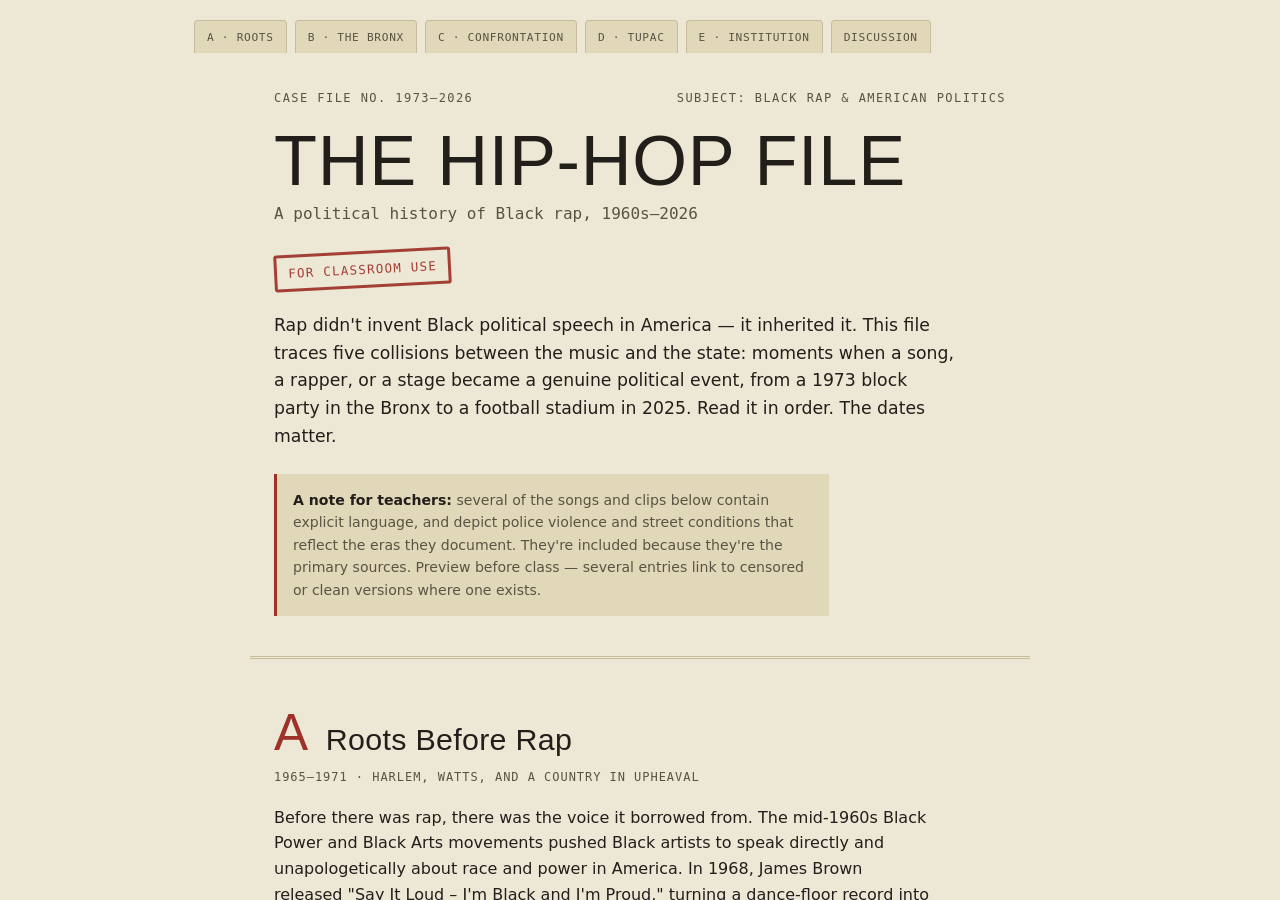
==== commit 4d904886: "Remove Claude artifact cruft and fix broken YouTube links in Hip-Hop File Co-authored-by: glenpierce" ====
--- a/The Hip-Hop File.html
+++ b/The Hip-Hop File.html
@@ -1,6 +1,15 @@
 <!DOCTYPE html>
-<!-- saved from url=(0109)https://claude.ai/code/artifact/b46b42ae-4053-4dc8-8b6a-415aec01c213?org=0b7b2c98-86ee-481c-acba-d871d8e26888 -->
-<html lang="en" data-frame-uuid="b46b42ae-4053-4dc8-8b6a-415aec01c213" style="--frame-print-h: 6634px;"><head><meta http-equiv="Content-Type" content="text/html; charset=UTF-8"><meta property="og:title" content="Claude Artifact"><meta name="twitter:title" content="Claude Artifact"><meta name="description" content="Try out Artifacts created by Claude users"><meta property="og:description" content="Try out Artifacts created by Claude users"><meta name="twitter:description" content="Try out Artifacts created by Claude users"><meta property="og:image" content="https://claude.ai/images/claude_ogimage.png"><meta name="twitter:image" content="https://claude.ai/images/claude_ogimage.png"><meta property="og:image:width" content="1138"><meta property="og:image:height" content="640"><meta property="og:image:alt" content="Claude Artifact"><meta name="twitter:card" content="summary"><meta name="robots" content="noindex, nofollow"><link rel="preconnect" href="https://assets-proxy.anthropic.com/" crossorigin=""><link rel="dns-prefetch" href="https://assets-proxy.anthropic.com/"><meta name="build-timestamp" content="1788654510"><meta name="build-git-hash" content="4de2d48262e4c5f75df01dcb0ee0134cff55af7f"><meta name="viewport" content="width=device-width,initial-scale=1"><meta name="robots" content="noindex"><meta name="referrer" content="no-referrer"><title>The Hip-Hop File</title><script nonce="">window.__frameInlineProbe=new Error,function(e,t,o){if(t?.embedded&&(e.embedded=e.host=""),parent!==window){var n=location.origin,r=location.ancestorOrigins;if(r)r[0]===n&&r[r.length-1]===n&&(e.embedded="");else if(parent===top&&document.referrer)try{new URL(document.referrer).origin===n&&(e.embedded="")}catch{}}"embedded"in e&&"none"===(t?.chrome??o.get("chrome"))&&(e.chrome="none",document.querySelector("meta[name=viewport]").setAttribute("content","width=device-width,initial-scale=1,viewport-fit=cover"));var d=("embedded"in e&&(t?.hostcaps??o.get("hostcaps"))||"").split(" ").filter(function(e,t,o){return("comment-mode"===e||"artifact-nav"===e||"comment-summon"===e||"open-in-claude"===e||"cloud-session"===e||"cowork-task"===e||"no-send-all"===e||"confirm-page-sends"===e||"viewer-context"===e||"chrome"===e||"export"===e||"chrome-readonly"===e||"presence"===e||"host-tools"===e||"context-card"===e||"context-send"===e||"host-nav"===e)&&o.indexOf(e)===t});d.length&&(e.hostcaps=d.join(" "));var a={mode:["light","dark","system"],platform:["web","desktop"],font:["anthropic","system"]};for(var c of Object.keys(a)){var i=t?.[c]??o.get(c[0]);if("mode"===c&&null==t?.mode&&!("embedded"in e))try{var s=JSON.parse(localStorage.getItem("LSS-userThemeMode"));s&&"object"==typeof s&&(s=s.value),"light"!==s&&"dark"!==s||(i=s)}catch(e){}a[c].includes(i)&&(e[c]=i)}}(document.documentElement.dataset,window.claudeDesktopArtifactPane,new URLSearchParams(location.search))</script><script nonce="">!function(){try{var e=document.documentElement.dataset.frameUuid;if(!e)return;var t=/^[0-9a-f]{8}-[0-9a-f]{4}-[0-9a-f]{4}-[0-9a-f]{4}-[0-9a-f]{12}$/,a=new URLSearchParams(location.search),r=a.get("org"),n=(document.cookie.match(/(?:^|;\s*)lastActiveOrg=([^;]*)/)||[])[1],o=r&&t.test(r)?r:n&&t.test(n)?n:null,i=self===top&&!("embedded"in document.documentElement.dataset),s=a.get("via"),c=null!==s?s:i?"user_open":"embedded_view",l=a.get("sk"),m=new URLSearchParams;o&&m.set("org",o),c&&m.set("via",c),l&&/^[A-Za-z0-9_-]{16,64}$/.test(l)&&m.set("sk",l);var d=location.pathname.split("/").pop()||"";try{d=decodeURIComponent(d)}catch(e){}var u="";d.toLowerCase().slice(-37)==="-"+e.toLowerCase()?u=d.slice(0,d.length-37):d.length>23&&"-"===d.charAt(d.length-23)&&/^[1-9A-HJ-NP-Za-km-z]{22}$/.test(d.slice(-22))&&(u=d.slice(0,d.length-23)),/^[a-z0-9][a-z0-9-]{0,59}$/.test(u)&&m.set("vanity",u);var f=window.__frameSessionId;null==f&&(f=window.__frameSessionId=crypto.randomUUID?crypto.randomUUID():"");var g="initial";try{var h=function(e){try{var t=sessionStorage.getItem(e);if(!f||!t)return!1;var a=e+"_claim",r=f+"|"+t,n=sessionStorage.getItem(a);if(n===r)return!0;var o=n?n.split("|"):[],i=Number(o[2]);return!(3!==o.length||"reload"!==o[0]||o[1]!==t||!Number.isFinite(i)||Date.now()-i>=3e4)&&(sessionStorage.setItem(a,r),sessionStorage.getItem(a)===r)}catch(e){return!1}},v=function(t){var a=sessionStorage.getItem(t);if(!a)return!1;var r=a.lastIndexOf(":"),n=Number(a.slice(r+1));return a.slice(0,r)===e&&Number.isFinite(n)&&Date.now()-n<3e5},_=(sessionStorage.getItem("frame_chunk_reload")||"").split(":"),p=Number(_[2]),w=_[0]===e&&("chrome"===_[1]||"deferred"===_[1]||"broker"===_[1])&&Number.isFinite(p)&&Date.now()-p<3e5,b=v("frame_pin_reload")&&h("frame_pin_reload"),S=v("frame_asset_reload")&&h("frame_asset_reload"),I=w&&h("frame_chunk_reload");(b||S||I)&&(g="reboot")}catch(e){}m.set("bk",g);var k="/api/frame/"+e+"?"+m.toString(),P=function(e,t){var a=null==e?null:e.toLowerCase();return null!==a&&-1!==t.indexOf(a)?a:null},y=navigator.userAgent,A={"X-Frame-CP":"go","X-Frame-Platform":P(a.get("platform"),["web","desktop","ios","android","cli"])||(y.includes(" Electron/")?"desktop":/Android/.test(y)?"android":/iPad|iPhone|iPod/.test(y)||y.includes("Macintosh")&&navigator.maxTouchPoints>1?"ios":"web")},F=P(a.get("surface"),["chat","cowork","code","slack","teams","standalone"])||(i?"standalone":"");F&&(A["X-Frame-Surface"]=F);var U=document.head.querySelector('meta[name="build-timestamp"]');U&&U.content&&(A["X-Frame-Client-Version"]=U.content),f&&(A["X-Frame-Session-Id"]=f);var N=fetch(k,{credentials:"same-origin",headers:A,priority:"high",signal:AbortSignal.timeout(2e4)});if(N.catch(function(){}),window.__frameBootPrefetch={url:k,res:N},!o){var C=fetch("/api/account",{credentials:"same-origin",signal:AbortSignal.timeout(8e3)});C.catch(function(){}),window.__frameAccountPrefetch={res:C}}}catch(e){}}()</script><link rel="preload" as="font" type="font/woff2" crossorigin="" href="https://assets-proxy.anthropic.com/claude-ai/v2/assets/v1/cc27851ad-DDVos-BJ.woff2"><link rel="preload" as="font" type="font/woff2" crossorigin="" href="https://assets-proxy.anthropic.com/claude-ai/v2/assets/v1/c0f671921-BcCEXi7X.woff2"><script type="module" crossorigin="" src="./The Hip-Hop File_files/frame-shell-iAdDS_0y.js" nonce=""></script><link rel="modulepreload" crossorigin="" href="https://assets-proxy.anthropic.com/claude-ai/v2/assets/v1/preload-helper-BWst14uo.js"><link rel="modulepreload" crossorigin="" href="https://assets-proxy.anthropic.com/claude-ai/v2/assets/v1/shared-frame-boot-tcMC75su.js"><link rel="modulepreload" crossorigin="" href="https://assets-proxy.anthropic.com/claude-ai/v2/assets/v1/frame-shell-chrome-DbWDRYCb.js"><link rel="modulepreload" crossorigin="" href="https://assets-proxy.anthropic.com/claude-ai/v2/assets/v1/vendor-frame-CRbNLYL8.js"><link rel="modulepreload" crossorigin="" href="https://assets-proxy.anthropic.com/claude-ai/v2/assets/v1/rolldown-runtime-CAJkiChf.js"><link rel="modulepreload" crossorigin="" href="https://assets-proxy.anthropic.com/claude-ai/v2/assets/v1/shared-frame-CFc80Fk1.js"><link rel="modulepreload" crossorigin="" href="https://assets-proxy.anthropic.com/claude-ai/v2/assets/v1/frame-shell-deferred-DvD3v-Q9.js"><style nonce="">:root{--font-anthropic-sans:"anthropic-sans", ui-sans-serif, -apple-system, BlinkMacSystemFont, "Segoe UI", sans-serif}@font-face{font-family:anthropic-sans;src:url(https://assets-proxy.anthropic.com/claude-ai/v2/assets/v1/cc27851ad-DDVos-BJ.woff2)format("woff2");font-weight:300 800;font-style:normal;font-display:swap;font-feature-settings:"dlig" 0}@font-face{font-family:anthropic-sans;src:url(https://assets-proxy.anthropic.com/claude-ai/v2/assets/v1/c9d3a3a49-CJtkx3-S.woff2)format("woff2");font-weight:300 800;font-style:italic;font-display:swap;font-feature-settings:"dlig" 0}:root{--font-anthropic-serif:"anthropic-serif", ui-serif, Georgia, "Times New Roman", serif}@font-face{font-family:anthropic-serif;src:url(https://assets-proxy.anthropic.com/claude-ai/v2/assets/v1/c66fc489e-2VcCjn5t.woff2)format("woff2");font-weight:300 800;font-style:normal;font-display:swap;font-feature-settings:"dlig" 0}@font-face{font-family:anthropic-serif;src:url(https://assets-proxy.anthropic.com/claude-ai/v2/assets/v1/cc410af59-Dcb-9NUS.woff2)format("woff2");font-weight:300 800;font-style:italic;font-display:swap;font-feature-settings:"dlig" 0}:root{--bg:#fff;--fg:#0b0b0b;--mut:#52514e;--spin:#898781;--line:#0b0b0b1a;--div:#0b0b0b0d;--bord:#0b0b0b33;--hov:#0b0b0b0d;--surf:#fff;--brand:#c6613f;--primary:#0b0b0b;--on-primary:#fff}@media (prefers-color-scheme:dark){html:not([data-mode]){--bg:#1a1a19;--fg:#f0efec;--mut:#c3c2b7;--line:#ffffff1a;--div:#ffffff0d;--bord:#fff3;--hov:#ffffff13;--surf:#20201f;--primary:#fff;--on-primary:#0b0b0b}}html[data-mode=light]{--lightningcss-light:initial;--lightningcss-dark: ;color-scheme:light}html[data-mode=dark]{--bg:#1a1a19;--fg:#f0efec;--mut:#c3c2b7;--line:#ffffff1a;--div:#ffffff0d;--bord:#fff3;--hov:#ffffff13;--surf:#20201f;--primary:#fff;--on-primary:#0b0b0b;--lightningcss-light: ;--lightningcss-dark:initial;color-scheme:dark}@font-face{font-family:Anthropicons-Variable;src:url(https://assets-proxy.anthropic.com/claude-ai/v2/assets/v1/c0f671921-BcCEXi7X.woff2)format("woff2-variations");font-weight:400 700;font-display:block}:root{--bar-h:40px;--strip:0px;--bar:calc(var(--bar-h) + var(--strip));--lightningcss-light:initial;--lightningcss-dark: ;color-scheme:light dark}@media (prefers-color-scheme:dark){:root{--lightningcss-light: ;--lightningcss-dark:initial}}html[data-promote-strip]{--strip:36px}@layer{*{box-sizing:border-box;margin:0;padding:0}button{font:inherit;border:0;background:0 0;cursor:pointer;color:inherit}}html,body{overscroll-behavior:none;background:var(--bg);height:100%;color:var(--fg);overflow:hidden}body{font:13px/1.4 anthropic-sans,-apple-system,BlinkMacSystemFont,system-ui,sans-serif}#hdr{height:var(--bar-h);justify-content:space-between;align-items:center;gap:8px;padding:0 12px;display:flex;position:relative}html:not([data-embedded]) #hdr,html:not([data-embedded]) #hdr-degraded{border-bottom:1px solid var(--div)}.l,.r{align-items:center;gap:8px;display:flex}.l{flex:1;min-width:0}.r{flex:none}.byline{font-size:var(--cds-font-size-caption,12px);color:var(--mut);white-space:nowrap;text-overflow:ellipsis;flex-shrink:0;max-width:312px;overflow:hidden}.l>button[data-title-menu]{flex-shrink:1000;min-width:0;margin-left:-6px;overflow:hidden}.l button[data-title-menu]>span,.l button[data-title-menu] .truncate{min-width:0}.skel{background:var(--hov);border-radius:4px;display:inline-block}.skel-title{width:8em;height:1em}.skel-avatar{border-radius:50%;width:24px;height:24px}.degraded-title{white-space:nowrap;text-overflow:ellipsis;font-size:13px;font-weight:400;overflow:hidden}#hdr-degraded,body.chrome-degraded #hdr{display:none}body.chrome-degraded #hdr-degraded{height:var(--bar-h);align-items:center;gap:8px;padding:0 12px;display:flex}@media (width<=768px){html:not([data-embedded]) .l{grid-template-columns:minmax(0,1fr);place-items:center start;gap:0;display:grid}html:not([data-embedded]) .l>*{max-width:100%}html:not([data-embedded]) .l>.byline{margin-top:-3px}html:not([data-embedded]) .l>[data-storage]{margin-top:-4px}}html[data-embedded]{--bar-h:42px}html[data-embedded] #hdr{padding:0 8px}html[data-embedded] .byline{flex-shrink:1;max-width:100%}html[data-embedded] .skel-title,html[data-embedded] .skel-avatar,html[data-embedded][data-chrome=none] #hdr,html[data-embedded][data-chrome=none] #hdr-degraded,html[data-header-hidden] #hdr,html[data-header-hidden] #hdr-degraded,html[data-header-hidden] [data-chrome-pill]{display:none}html[data-embedded][data-chrome=none],html[data-header-hidden]{--bar:0px}html[data-host][data-chrome=none]{--bar:env(safe-area-inset-top,0px)}main{inset:var(--bar) 0 0 0;display:flex;position:absolute}#frame-slot{flex:1;min-width:0;position:relative}#loading{justify-content:center;align-items:center;display:flex;position:absolute;inset:0}#loading[hidden]{display:none}#loading.slow{text-align:center;color:var(--mut);flex-direction:column;gap:12px;padding:0 24px;font-size:13px}#loading.slow>button{order:1}#loading:after{content:"";box-sizing:border-box;background:conic-gradient(transparent 40%, var(--spin)) border-box, linear-gradient(var(--line), var(--line)) border-box;border:2px solid #0000;border-radius:50%;width:20px;height:20px;animation:1s linear infinite spin;mask:radial-gradient(farthest-side,#0000 calc(100% - 2px),#000 calc(100% - 1.5px))}@keyframes spin{to{transform:rotate(360deg)}}#frame-content{opacity:0;border:0;width:100%;height:100%;transition:opacity .12s;position:absolute;inset:0}#frame-slot>iframe.swap:not(.ready){opacity:0;pointer-events:none;border:0;width:100%;height:100%;position:absolute;inset:0}#frame-content.swap{transition:none}#frame-content.swap.crossfade{transition:opacity .12s}#frame-slot>iframe.fading-out{opacity:1;pointer-events:none;border:0;width:100%;height:100%;position:absolute;inset:0}#frame-content.ready{opacity:1}@media (prefers-reduced-motion:reduce){#loading:after{animation:none}#frame-content{transition:none}}body.err #hdr,body.err #hdr-degraded,#err[hidden]{display:none}#err{text-align:center;color:var(--fg);place-content:safe center;gap:8px;padding:96px 16px 128px;display:grid;position:absolute;inset:0;overflow-y:auto}
-@font-face{font-family:Anthropicons-Variable;src:url(https://assets-proxy.anthropic.com/claude-ai/v2/assets/v1/c0f671921-BcCEXi7X.woff2)format("woff2-variations");font-weight:400 700;font-display:block}
-</style><meta name="shell-inline-span" content="4416"><meta name="robots" content="noindex, nofollow"><link rel="preconnect" href="https://b46b42ae-4053-4dc8-8b6a-415aec01c213.frame.claudeusercontent.com/"><style data-src="frame-shell-deferred">html[data-embedded] .err-actions a.err-btn{display:none}.err-logo{height:24px;color:var(--fg);margin:0 auto 40px}.err-head{color:var(--fg);font-family:anthropic-serif,ui-serif,Georgia,Times New Roman,serif;font-size:20px;font-weight:400;line-height:1.1}.err-sub{color:var(--mut);font-size:16px;font-weight:400}.err-sub:empty{display:none}.err-actions{justify-content:center;align-items:center;gap:12px;margin-top:16px;display:flex}.err-slot{display:contents}.err-slot:empty{display:none}#err:focus{outline:none}.err-btn{background:var(--primary);color:var(--on-primary);border:1px solid #0000;border-radius:8px;padding:8px 16px;font-size:14px;text-decoration:none;display:inline-block}.err-btn.secondary{color:var(--fg);border:1px solid var(--bord);background:0 0}.err-btn.secondary:hover{background:var(--hov)}[hidden]{display:none!important}.consent{z-index:60;background:#00000080;flex-direction:column;align-items:center;padding:24px;display:flex;position:absolute;inset:0;overflow-y:auto}.consent>b{margin-top:auto}.consent>.row{margin-bottom:auto}.consent>b,.consent>span,.consent>.dl-file,.consent>.row{background:var(--surf);border:1px solid var(--bord);width:100%;max-width:440px}.consent>b{overflow-wrap:anywhere;border-bottom:0;border-radius:12px 12px 0 0;padding:20px 20px 4px;font-size:16px;font-weight:600}.consent>span{color:var(--mut);border-top:0;border-bottom:0;padding:4px 20px 16px;font-size:12px}.consent>.dl-file{overflow-wrap:anywhere;border-top:0;border-bottom:0;padding:8px 20px;font-size:13px}.consent .dl-chip{background:var(--hov);border-radius:7px;align-items:center;gap:8px;max-width:100%;margin-left:-4px;padding:8px 10px;display:inline-flex}.consent .dl-icon{color:var(--mut);flex:none;display:flex}.consent .dl-text{overflow-wrap:anywhere;align-items:baseline;gap:8px;min-width:0;display:flex}.consent .dl-text>b{min-width:0;font-size:12.5px;font-weight:500}.consent .dl-size{color:var(--mut);flex:none;font-size:11.5px}.consent>.row{border-top:0;border-radius:0 0 12px 12px;justify-content:flex-end;gap:10px;padding:16px 20px 20px;display:flex}.consent button{background:var(--primary);color:var(--on-primary);overflow-wrap:anywhere;border-radius:8px;min-width:0;max-width:100%;padding:8px 16px;font-size:14px;font-weight:500}.consent button:hover{filter:brightness(1.05)}.consent button.secondary{color:var(--fg);border:1px solid var(--bord);background:0 0}.consent button.secondary:hover{background:var(--hov);filter:none}.consent:focus{outline:none}.consent button:disabled{opacity:.5;filter:none;cursor:default;pointer-events:none}#org-switch{flex-direction:column;align-items:center;gap:10px;margin-top:8px;display:flex}.err-actions #org-switch{margin-top:0}#org-caption{text-align:center;color:var(--mut);margin-top:12px;font-size:12px;display:block}.org-menu-wrap{position:relative}#org-switch .org-trigger{border:1px solid var(--bord);color:var(--fg);border-radius:8px;align-items:center;gap:6px;padding:8px 16px;font-family:anthropic-sans,-apple-system,BlinkMacSystemFont,system-ui,sans-serif;font-size:14px;font-weight:500;display:inline-flex}#org-switch .org-trigger:hover{background:var(--hov)}#org-switch .org-caret{opacity:.6}.org-menu{z-index:30;background:var(--surf);border:1px solid var(--bord);border-radius:10px;flex-direction:column;min-width:180px;max-width:320px;max-height:240px;padding:4px;display:flex;position:absolute;top:calc(100% + 4px);left:50%;overflow-y:auto;transform:translate(-50%);box-shadow:0 4px 16px #0000001f}.org-menu .org-item{width:100%;color:var(--fg);text-align:left;border-radius:6px;flex-shrink:0;align-items:center;gap:8px;padding:7px 10px;font-size:13px;display:flex}.org-menu .org-item:hover,.org-menu .org-item:focus{background:var(--hov);outline:none}.org-menu .org-item:focus-visible{outline:2px solid var(--fg);outline-offset:-2px}.org-menu .org-check{flex-shrink:0;justify-content:center;align-items:center;width:14px;height:14px;display:inline-flex}.org-menu .org-name{text-overflow:ellipsis;white-space:nowrap;flex:1;min-width:0;overflow:hidden}@media print{body>:not(main):not(#err),#loading,.consent,#frame-slot>iframe.fading-out{display:none!important}html:root{--bg:#fff;--fg:#222;--mut:#555;--line:#ccc;--lightningcss-light:initial;--lightningcss-dark: ;color-scheme:light}html,body,#err{height:auto;overflow:visible}main,#frame-slot,#err,#frame-content{position:static}main{display:block}#frame-content{width:100%;height:var(--frame-print-h,100vh);opacity:1}}</style><link rel="icon" data-artifact-icon="🗂️" href="[data-uri]" type="image/png" sizes="32x32"><link rel="icon" data-artifact-icon="🗂️" href="[data-uri]" type="image/png" sizes="192x192"><link rel="apple-touch-icon" data-artifact-icon="🗂️" href="[data-uri]" type="image/png" sizes="180x180"><style id="frame-chrome-css">/*! tailwindcss v4.3.3 | MIT License | https://tailwindcss.com */
-@layer properties{@supports (((-webkit-hyphens:none)) and (not (margin-trim:inline))) or ((-moz-orient:inline) and (not (color:rgb(from red r g b)))){:root,:host{--cds-badge-x-wght:577.8}*,:before,:after,::backdrop{--tw-border-spacing-x:0;--tw-border-spacing-y:0;--tw-translate-x:0;--tw-translate-y:0;--tw-translate-z:0;--tw-scale-x:1;--tw-scale-y:1;--tw-scale-z:1;--tw-rotate-x:initial;--tw-rotate-y:initial;--tw-rotate-z:initial;--tw-skew-x:initial;--tw-skew-y:initial;--tw-space-x-reverse:0;--tw-divide-x-reverse:0;--tw-border-style:solid;--tw-divide-y-reverse:0;--tw-leading:initial;--tw-font-weight:initial;--tw-ordinal:initial;--tw-slashed-zero:initial;--tw-numeric-figure:initial;--tw-numeric-spacing:initial;--tw-numeric-fraction:initial;--tw-shadow:0 0 #0000;--tw-shadow-color:initial;--tw-shadow-alpha:100%;--tw-inset-shadow:0 0 #0000;--tw-inset-shadow-color:initial;--tw-inset-shadow-alpha:100%;--tw-ring-color:initial;--tw-ring-shadow:0 0 #0000;--tw-inset-ring-color:initial;--tw-inset-ring-shadow:0 0 #0000;--tw-ring-inset:initial;--tw-ring-offset-width:0px;--tw-ring-offset-color:#fff;--tw-ring-offset-shadow:0 0 #0000;--tw-outline-style:solid;--tw-blur:initial;--tw-brightness:initial;--tw-contrast:initial;--tw-grayscale:initial;--tw-hue-rotate:initial;--tw-invert:initial;--tw-opacity:initial;--tw-saturate:initial;--tw-sepia:initial;--tw-drop-shadow:initial;--tw-drop-shadow-color:initial;--tw-drop-shadow-alpha:100%;--tw-drop-shadow-size:initial;--tw-backdrop-blur:initial;--tw-backdrop-brightness:initial;--tw-backdrop-contrast:initial;--tw-backdrop-grayscale:initial;--tw-backdrop-hue-rotate:initial;--tw-backdrop-invert:initial;--tw-backdrop-opacity:initial;--tw-backdrop-saturate:initial;--tw-backdrop-sepia:initial;--tw-duration:initial;--tw-ease:initial;--tw-content:"";--tw-space-y-reverse:0;--cds-outset-x:0px;--cds-outset-y:0px;--cds-scroll-fade-size:28px;--cds-scroll-fade-top:0px;--cds-scroll-fade-bottom:0px;--cds-scroll-fade-left:0px;--cds-scroll-fade-right:0px;--cds-scroll-fade-top-raw:0px;--cds-scroll-fade-bottom-raw:0px;--cds-scroll-fade-left-raw:0px;--cds-scroll-fade-right-raw:0px;--cds-scroll-fade-y-active:0;--cds-scroll-fade-x-active:0;--cds-scroll-fade-top-on:1;--cds-scroll-fade-bottom-on:1;--cds-scroll-fade-left-on:1;--cds-scroll-fade-right-on:1;--cds-scroll-fade-strip-raw:0;--cds-scroll-fade-strip-active:0}}}@layer theme{:root,:host{--spacing:.25rem;--leading-tight:1.25;--leading-snug:1.375;--leading-relaxed:1.625;--radius-sm:.25rem;--radius-md:.375rem;--radius-lg:.5rem;--blur-md:12px;--default-transition-duration:.15s;--default-transition-timing-function:cubic-bezier(.4, 0, .2, 1)}}@layer base{@layer{:where(.cds-root),:where(.cds-root) *,:where(.cds-root) :after,:where(.cds-root) :before,:where(.cds-root) ::backdrop,:where(.cds-root) ::file-selector-button{box-sizing:border-box;margin:0;padding:0;border:0 solid}.cds-root{line-height:1.5;-webkit-text-size-adjust:100%;tab-size:4;font-family:var(--cds-font-sans,-apple-system, BlinkMacSystemFont, "Segoe UI", Roboto, "Helvetica Neue", "Noto Sans", Arial, sans-serif, "Apple Color Emoji", "Segoe UI Emoji", "Segoe UI Symbol", "Noto Color Emoji");font-feature-settings:var(--default-font-feature-settings,normal);font-variation-settings:var(--default-font-variation-settings,normal);-webkit-tap-highlight-color:transparent}:where(.cds-root) hr{height:0;color:inherit;border-top-width:1px}:where(.cds-root) abbr:where([title]){-webkit-text-decoration:underline dotted;text-decoration:underline dotted}:where(.cds-root) h1,:where(.cds-root) h2,:where(.cds-root) h3,:where(.cds-root) h4,:where(.cds-root) h5,:where(.cds-root) h6{font-size:inherit;font-weight:inherit}:where(.cds-root) a{color:inherit;-webkit-text-decoration:inherit;text-decoration:inherit}:where(.cds-root) b,:where(.cds-root) strong{font-weight:bolder}:where(.cds-root) code,:where(.cds-root) kbd,:where(.cds-root) samp,:where(.cds-root) pre{font-family:var(--cds-font-mono,ui-monospace, SFMono-Regular, Menlo, Monaco, Consolas, "Liberation Mono", "Courier New", monospace);font-feature-settings:var(--default-mono-font-feature-settings,normal);font-variation-settings:var(--default-mono-font-variation-settings,normal);font-size:1em}:where(.cds-root) small{font-size:80%}:where(.cds-root) sub,:where(.cds-root) sup{font-size:75%;line-height:0;position:relative;vertical-align:baseline}:where(.cds-root) sub{bottom:-.25em}:where(.cds-root) sup{top:-.5em}:where(.cds-root) table{text-indent:0;border-color:inherit;border-collapse:collapse}:where(.cds-root) :-moz-focusring:where(:not(iframe)){outline:auto}:where(.cds-root) progress{vertical-align:baseline}:where(.cds-root) summary{display:list-item}:where(.cds-root) ol,:where(.cds-root) ul,:where(.cds-root) menu{list-style:none}:where(.cds-root) img,:where(.cds-root) svg,:where(.cds-root) video,:where(.cds-root) canvas,:where(.cds-root) audio,:where(.cds-root) iframe,:where(.cds-root) embed,:where(.cds-root) object{display:block;vertical-align:middle}:where(.cds-root) img,:where(.cds-root) video{max-width:100%;height:auto}:where(.cds-root) button,:where(.cds-root) input,:where(.cds-root) select,:where(.cds-root) optgroup,:where(.cds-root) textarea,:where(.cds-root) ::file-selector-button{font:inherit;font-feature-settings:inherit;font-variation-settings:inherit;letter-spacing:inherit;color:inherit;border-radius:0;background-color:#0000;opacity:1}:where(.cds-root) :where(select:is([multiple],[size])) optgroup{font-weight:bolder}:where(.cds-root) :where(select:is([multiple],[size])) optgroup option{padding-inline-start:20px}:where(.cds-root) ::file-selector-button{margin-inline-end:4px}:where(.cds-root) ::placeholder{opacity:1}@supports (not ((-webkit-appearance:-apple-pay-button))) or (contain-intrinsic-size:1px){:where(.cds-root) ::placeholder{color:currentColor}@supports (color:color-mix(in lab, red, red)){:where(.cds-root) ::placeholder{color:color-mix(in oklab, currentcolor 50%, transparent)}}}:where(.cds-root) textarea{resize:vertical}:where(.cds-root) ::-webkit-search-decoration{-webkit-appearance:none}:where(.cds-root) ::-webkit-date-and-time-value{min-height:1lh;text-align:inherit}:where(.cds-root) ::-webkit-datetime-edit{display:inline-flex}:where(.cds-root) ::-webkit-datetime-edit-fields-wrapper{padding:0}:where(.cds-root) ::-webkit-datetime-edit,:where(.cds-root) ::-webkit-datetime-edit-year-field,:where(.cds-root) ::-webkit-datetime-edit-month-field,:where(.cds-root) ::-webkit-datetime-edit-day-field,:where(.cds-root) ::-webkit-datetime-edit-hour-field,:where(.cds-root) ::-webkit-datetime-edit-minute-field,:where(.cds-root) ::-webkit-datetime-edit-second-field,:where(.cds-root) ::-webkit-datetime-edit-millisecond-field,:where(.cds-root) ::-webkit-datetime-edit-meridiem-field{padding-block:0}:where(.cds-root) ::-webkit-calendar-picker-indicator{line-height:1}:where(.cds-root) :-moz-ui-invalid{box-shadow:none}:where(.cds-root) button,:where(.cds-root) input:where([type=button],[type=reset],[type=submit]),:where(.cds-root) ::file-selector-button{appearance:button}:where(.cds-root) ::-webkit-inner-spin-button,:where(.cds-root) ::-webkit-outer-spin-button{height:auto}:where(.cds-root) [hidden]:where(:not([hidden=until-found])){display:none!important}}html:where(.cds-root),html:where(.cds-root):before,html:where(.cds-root):after,html:where(.cds-root) *,html:where(.cds-root) :before,html:where(.cds-root) :after,html :where(.cds-root),html :where(.cds-root):before,html :where(.cds-root):after,html :where(.cds-root) *,html :where(.cds-root) :before,html :where(.cds-root) :after{border-color:var(--cds-border)}:where(.cds-root) :where(button,[role=button],[role=tab],[role=menuitem],[role=menuitemcheckbox],[role=menuitemradio],[role=option],[role=switch],[role=checkbox],[role=radio]){cursor:var(--cds-cursor-interactive)}:where(.cds-root) :where(button,[role]):where(:disabled,[aria-disabled=true],[data-disabled]){cursor:default}}@layer cds-card{.cds-root [data-cds=Card]>.cds-card-fill{background-color:var(--cds-surface-1)}.cds-root [data-cds=Card]:has([data-cds=CardLink]):hover>.cds-card-fill{background-color:var(--cds-surface-2)}:where(.cds-root [data-cds=Card]:has([data-cds=CardLink])) :where(a,button,input,select,textarea,label,summary,iframe,[role=button],[contenteditable]:not([contenteditable=false]),[tabindex]:not([tabindex^=\-])):where(:not([data-cds=CardLink],[data-cds=CardLink] *)){z-index:1;position:relative}:where(.cds-root) :where([data-cds=CardLink]:focus-visible):after{outline-offset:-2px;outline:2px solid #0000}:where(.cds-root [data-cds-row]) :where(a,button,input,select,textarea,label,summary,iframe,[role=button],[contenteditable]:not([contenteditable=false]),[tabindex]:not([tabindex^=\-])):where(:not([data-cds-row-toggle])){z-index:1;position:relative}:where(.cds-root) :where([data-cds-row-toggle]:focus-visible):after{outline-offset:-2px;outline:2px solid #0000}}@layer components{:where(.cds-root) :where(input,textarea,select).cds-input{appearance:none;box-shadow:none;font:inherit;color:inherit;background:0 0;border:0;border-radius:0;outline:none;padding:0}:where(.cds-root) :where(input,textarea).cds-input.cds-input:focus{box-shadow:none;border-color:var(--cds-border);outline:none}:where(.cds-root) :where(input,textarea).cds-input.cds-input:focus-visible{box-shadow:var(--cds-focus-shadow);outline-offset:2px;outline:2px solid #0000}:where(.cds-root) .cds-reset:focus,:where(.cds-root) .cds-reset:focus-visible{outline:none}:where(.cds-root) .cds-reset:focus-visible{outline-offset:2px;outline:2px solid #0000}:where(.cds-root) .cds-text-link{color:var(--cds-text-accent);--_text-link-line:currentColor;border-radius:2px;text-decoration-line:none}@supports (color:color-mix(in lab, red, red)){:where(.cds-root) .cds-text-link{--_text-link-line:color-mix(in srgb, currentColor, transparent 60%)}}:where(.cds-root) .cds-text-link{transition-property:color,text-decoration-color,box-shadow;transition-duration:var(--cds-dur-fast,60ms);transition-timing-function:var(--cds-ease-out)}:where(.cds-root) .cds-text-link:is(:hover,:focus-visible){--_text-link-line:currentColor}:where(.cds-root) .cds-text-link:focus-visible{outline-offset:2px;box-shadow:var(--cds-focus-shadow,0 0 0 2px Highlight);outline:2px solid #0000}:where(.cds-root) .cds-text-link-underline{text-underline-offset:3px;text-decoration-line:underline;-webkit-text-decoration-color:var(--_text-link-line,currentColor);-webkit-text-decoration-color:var(--_text-link-line,currentColor);-webkit-text-decoration-color:var(--_text-link-line,currentColor);text-decoration-color:var(--_text-link-line,currentColor);transition-property:color,text-decoration-color,box-shadow;transition-duration:var(--cds-dur-fast,60ms);transition-timing-function:var(--cds-ease-out)}:where(.cds-root) :is(b,strong){font-weight:var(--cds-font-weight-bold)}}@layer utilities{.pointer-events-auto{pointer-events:auto}.pointer-events-none{pointer-events:none}.\!visible{visibility:visible!important}.collapse{visibility:collapse}.invisible{visibility:hidden}.visible{visibility:visible}.sr-only{clip-path:inset(50%);white-space:nowrap;border-width:0;width:1px;height:1px;margin:-1px;padding:0;position:absolute;overflow:hidden}.absolute{position:absolute}.fixed{position:fixed}.relative{position:relative}.static{position:static}.sticky{position:sticky}.inset-0{inset:0}.inset-\[0\.5px\]{inset:.5px}.inset-px{inset:1px}.inset-x-0{inset-inline:0}.inset-y-0{inset-block:0}.start-3\.5{inset-inline-start:calc(var(--spacing) * 3.5)}.end-px{inset-inline-end:1px}.-top-0\.5{top:calc(var(--spacing) * -.5)}.top-0{top:0}.top-1\/2{top:50%}.top-\[calc\(var\(--bar\)\+8px\)\]{top:calc(var(--bar) + 8px)}.top-\[max\(8px\,calc\(var\(--bar\)-2px\)\)\]{top:max(8px, calc(var(--bar) - 2px))}.top-full{top:100%}.top-px{top:1px}.-right-0\.5{right:calc(var(--spacing) * -.5)}.right-\[12px\]{right:12px}.bottom-0{bottom:0}.bottom-4{bottom:calc(var(--spacing) * 4)}.bottom-px{bottom:1px}.left-0{left:0}.left-1\/2{left:50%}.isolate{isolation:isolate}.\!z-\[42\]{z-index:42!important}.-z-10{z-index:calc(10 * -1)}.-z-\[1\]{z-index:calc(1 * -1)}.z-10{z-index:10}.z-20{z-index:20}.z-30{z-index:30}.z-50{z-index:50}.z-60{z-index:60}.z-\[1\]{z-index:1}.z-\[2\]{z-index:2}.z-\[55\]{z-index:55}.z-\[70\]{z-index:70}.z-auto{z-index:auto}.z-modal{z-index:var(--cds-z-modal)}.z-popover{z-index:var(--cds-z-popover)}.col-span-full{grid-column:1/-1}.col-start-1{grid-column-start:1}.row-span-full{grid-row:1/-1}.row-start-1{grid-row-start:1}.container{width:100%}@media (width>=40rem){.container{max-width:40rem}}@media (width>=48rem){.container{max-width:48rem}}@media (width>=64rem){.container{max-width:64rem}}@media (width>=80rem){.container{max-width:80rem}}@media (width>=96rem){.container{max-width:96rem}}.-m-1{margin:calc(var(--spacing) * -1)}.m-0{margin:0}.m-auto{margin:auto}.-mx-1{margin-inline:calc(var(--spacing) * -1)}.-mx-pad-sm{margin-inline:calc(var(--cds-pad-sm) * -1)}.-mx-sm{margin-inline:calc(var(--cds-gap-sm) * -1)}.-mx-xs{margin-inline:calc(var(--cds-gap-xs) * -1)}.mx-outset{margin-inline:calc(var(--cds-outset-x,0px) * -1)}.mx-pad-md{margin-inline:var(--cds-pad-md)}.-my-0\.5{margin-block:calc(var(--spacing) * -.5)}.-my-\[0\.125em\]{margin-block:-.125em}.-my-xs{margin-block:calc(var(--cds-gap-xs) * -1)}.my-1{margin-block:var(--spacing)}.-ms-1{margin-inline-start:calc(var(--spacing) * -1)}.ms-1{margin-inline-start:var(--spacing)}.ms-auto{margin-inline-start:auto}.ms-outset{margin-inline-start:calc(var(--cds-outset-x,0px) * -1)}.-me-1{margin-inline-end:calc(var(--spacing) * -1)}.-me-pad-sm{margin-inline-end:calc(var(--cds-pad-sm) * -1)}.-me-px{margin-inline-end:-1px}.me-\[calc\(\(var\(--cds-h-control\)-1em-6px\)\/2-var\(--cds-pad-md\)\)\]{margin-inline-end:calc((var(--cds-h-control) - 1em - 6px) / 2 - var(--cds-pad-md))}.me-outset{margin-inline-end:calc(var(--cds-outset-x,0px) * -1)}.-mt-0\.5{margin-top:calc(var(--spacing) * -.5)}.-mt-1{margin-top:calc(var(--spacing) * -1)}.-mt-md{margin-top:calc(var(--cds-gap-md) * -1)}.-mt-pad-sm{margin-top:calc(var(--cds-pad-sm) * -1)}.-mt-px{margin-top:-1px}.mt-0{margin-top:0}.mt-1{margin-top:var(--spacing)}.mt-2{margin-top:calc(var(--spacing) * 2)}.mt-\[calc\(\(1lh_-_var\(--cds-checkbox\,16px\)\)_\/_2\)\]{margin-top:calc((1lh - var(--cds-checkbox,16px)) / 2)}.mt-md{margin-top:var(--cds-gap-md)}.mt-pad-lg{margin-top:var(--cds-pad-lg)}.mt-px{margin-top:1px}.mt-sm{margin-top:var(--cds-gap-sm)}.mt-xs{margin-top:var(--cds-gap-xs)}.-mr-1{margin-right:calc(var(--spacing) * -1)}.-mr-pad-sm{margin-right:calc(var(--cds-pad-sm) * -1)}.mr-0\.5{margin-right:calc(var(--spacing) * .5)}.mr-1{margin-right:var(--spacing)}.mr-\[-0\.8px\]{margin-right:-.8px}.mr-\[calc\(min\(3px\,\(var\(--cds-h-control-nested\)-12px\)\/2\)-var\(--cds-pad-sm\)\)\]{margin-right:calc(min(3px, (var(--cds-h-control-nested) - 12px) / 2) - var(--cds-pad-sm))}.mb-1{margin-bottom:var(--spacing)}.mb-pad-md{margin-bottom:var(--cds-pad-md)}.mb-xs{margin-bottom:var(--cds-gap-xs)}.-ml-0\.5{margin-left:calc(var(--spacing) * -.5)}.-ml-1{margin-left:calc(var(--spacing) * -1)}.-ml-\[calc\(var\(--cds-pad-md\)-\(var\(--cds-h-control\)-var\(--cds-checkbox\)\)\/2\)\]{margin-left:calc(calc(var(--cds-pad-md) - (var(--cds-h-control) - var(--cds-checkbox)) / 2) * -1)}.ml-0\.5{margin-left:calc(var(--spacing) * .5)}.ml-1{margin-left:var(--spacing)}.ml-1\.5{margin-left:calc(var(--spacing) * 1.5)}.ml-\[2px\]{margin-left:2px}.ml-\[calc\(\(var\(--cds-h-control-nested\)-12px\)\/2-var\(--cds-pad-sm\)\+1px\)\]{margin-left:calc((var(--cds-h-control-nested) - 12px) / 2 - var(--cds-pad-sm) + 1px)}.ml-\[calc\(\(var\(--cds-h-control-nested\)-16px\)\/2-var\(--cds-pad-sm\)\+1px\)\]{margin-left:calc((var(--cds-h-control-nested) - 16px) / 2 - var(--cds-pad-sm) + 1px)}.ml-\[calc\(\(var\(--cds-h-control-nested\)-20px\)\/2-var\(--cds-pad-sm\)\+1px\)\]{margin-left:calc((var(--cds-h-control-nested) - 20px) / 2 - var(--cds-pad-sm) + 1px)}.ml-auto{margin-left:auto}.ml-md{margin-left:var(--cds-gap-md)}.ml-xs{margin-left:var(--cds-gap-xs)}.box-content{box-sizing:content-box}.line-clamp-2{-webkit-line-clamp:2;-webkit-box-orient:vertical;display:-webkit-box;overflow:hidden}.\[display\:inherit\]{display:inherit}.block{display:block}.contents{display:contents}.flex{display:flex}.grid{display:grid}.hidden{display:none}.inline{display:inline}.inline-block{display:inline-block}.inline-flex{display:inline-flex}.table{display:table}.table-cell{display:table-cell}.table-row{display:table-row}.\[field-sizing\:content\]{field-sizing:content}.aspect-square{aspect-ratio:1}.\!size-\[var\(--fhn\)\]{width:var(--fhn)!important;height:var(--fhn)!important}.size-1\.5{width:calc(var(--spacing) * 1.5);height:calc(var(--spacing) * 1.5)}.size-2{width:calc(var(--spacing) * 2);height:calc(var(--spacing) * 2)}.size-5{width:calc(var(--spacing) * 5);height:calc(var(--spacing) * 5)}.size-6{width:calc(var(--spacing) * 6);height:calc(var(--spacing) * 6)}.size-7{width:calc(var(--spacing) * 7);height:calc(var(--spacing) * 7)}.size-8{width:calc(var(--spacing) * 8);height:calc(var(--spacing) * 8)}.size-\[1lh\]{width:1lh;height:1lh}.size-\[8px\]{width:8px;height:8px}.size-\[calc\(var\(--cds-h-control-nested\)-4px\)\]{width:calc(var(--cds-h-control-nested) - 4px);height:calc(var(--cds-h-control-nested) - 4px)}.size-\[calc\(var\(--cds-switch-h\,20px\)-4px\)\]{width:calc(var(--cds-switch-h,20px) - 4px);height:calc(var(--cds-switch-h,20px) - 4px)}.size-\[max\(calc\(var\(--cds-h-control-nested\)-6px\)\,12px\)\]{width:max(calc(var(--cds-h-control-nested) - 6px), 12px);height:max(calc(var(--cds-h-control-nested) - 6px), 12px)}.size-\[var\(--cds-avatar-lg\)\]{width:var(--cds-avatar-lg);height:var(--cds-avatar-lg)}.size-\[var\(--cds-avatar-md\)\]{width:var(--cds-avatar-md);height:var(--cds-avatar-md)}.size-\[var\(--cds-avatar-sm\)\]{width:var(--cds-avatar-sm);height:var(--cds-avatar-sm)}.size-\[var\(--cds-avatar-xs\)\]{width:var(--cds-avatar-xs);height:var(--cds-avatar-xs)}.size-\[var\(--cds-checkbox\)\]{width:var(--cds-checkbox);height:var(--cds-checkbox)}.size-full{width:100%;height:100%}.size-icon{width:var(--cds-icon);height:var(--cds-icon)}.h-0{height:0}.h-2{height:calc(var(--spacing) * 2)}.h-6{height:calc(var(--spacing) * 6)}.h-7{height:calc(var(--spacing) * 7)}.h-9{height:calc(var(--spacing) * 9)}.h-\[1em\]{height:1em}.h-\[1lh\]{height:1lh}.h-\[98px\]{height:98px}.h-\[calc\(1em\+6px\)\]{height:calc(1em + 6px)}.h-\[var\(--cds-avatar-lg\)\]{height:var(--cds-avatar-lg)}.h-\[var\(--cds-avatar-md\)\]{height:var(--cds-avatar-md)}.h-\[var\(--cds-avatar-sm\)\]{height:var(--cds-avatar-sm)}.h-\[var\(--cds-avatar-xs\)\]{height:var(--cds-avatar-xs)}.h-\[var\(--cds-switch-h\)\]{height:var(--cds-switch-h)}.h-\[var\(--collapsible-panel-height\)\]{height:var(--collapsible-panel-height)}.h-auto{height:auto}.h-control{height:var(--cds-h-control)}.h-control-nested{height:var(--cds-h-control-nested)}.h-dvh{height:100dvh}.h-full{height:100%}.h-px{height:1px}.max-h-24{max-height:calc(var(--spacing) * 24)}.max-h-64{max-height:calc(var(--spacing) * 64)}.max-h-80{max-height:calc(var(--spacing) * 80)}.max-h-\[148px\]{max-height:148px}.max-h-\[164px\]{max-height:164px}.max-h-\[320px\]{max-height:320px}.max-h-\[calc\(8lh\+2\*var\(--cds-pad-sm\)\)\]{max-height:calc(8lh + 2 * var(--cds-pad-sm))}.max-h-\[calc\(100dvh_-_max\(2rem\,2\*var\(--desktop-titlebar-inset\,0px\)\)\)\]{max-height:calc(100dvh - max(2rem, 2 * var(--desktop-titlebar-inset,0px)))}.max-h-\[clamp\(172px\,30dvh\,264px\)\]{max-height:clamp(172px,30dvh,264px)}.max-h-\[inherit\]{max-height:inherit}.max-h-\[min\(28rem\,55dvh\)\]{max-height:min(28rem,55dvh)}.max-h-\[min\(50vh\,var\(--available-height\)\)\]{max-height:min(50vh, var(--available-height))}.max-h-\[min\(72vh\,var\(--available-height\)\)\]{max-height:min(72vh, var(--available-height))}.max-h-\[min\(\<yours\>\,var\(--available-height\)\)\]{max-height:min(<yours>, var(--available-height))}.max-h-\[min\(calc\(5lh\+2\*var\(--cds-pad-sm\)\)\,calc\(var\(--card-max-h\,100vh\)-12rem\)\)\]{max-height:min(calc(5lh + 2 * var(--cds-pad-sm)), calc(var(--card-max-h,100vh) - 12rem))}.max-h-\[min\(calc\(8lh\+2\*var\(--cds-pad-sm\)\)\,calc\(100vh-14rem\)\)\]{max-height:min(calc(8lh + 2 * var(--cds-pad-sm)), calc(100vh - 14rem))}.max-h-\[min\(var\(--available-height\,100dvh\)\,var\(--cds-popup-max-h\,320px\)\)\]{max-height:min(var(--available-height,100dvh), var(--cds-popup-max-h,320px))}.max-h-\[var\(--available-height\)\]{max-height:var(--available-height)}.max-h-\[var\(--cds-popup-list-max-h\,none\)\]{max-height:var(--cds-popup-list-max-h,none)}.max-h-none{max-height:none}.min-h-0{min-height:0}.min-h-6{min-height:calc(var(--spacing) * 6)}.min-h-7{min-height:calc(var(--spacing) * 7)}.min-h-9{min-height:calc(var(--spacing) * 9)}.min-h-\[1lh\]{min-height:1lh}.min-h-\[24px\]{min-height:24px}.min-h-\[40\%\]{min-height:40%}.min-h-\[64px\]{min-height:64px}.min-h-\[96px\]{min-height:96px}.min-h-\[calc\(var\(--cds-textarea-rows\)\*1lh\)\]{min-height:calc(var(--cds-textarea-rows) * 1lh)}.min-h-\[calc\(var\(--cds-textarea-rows\)\*1lh\+2\*var\(--cds-pad-sm\)\)\]{min-height:calc(var(--cds-textarea-rows) * 1lh + 2 * var(--cds-pad-sm))}.min-h-control{min-height:var(--cds-h-control)}.w-stretch{width:-webkit-fill-available;width:-moz-available;width:stretch}.w-6{width:calc(var(--spacing) * 6)}.w-10{width:calc(var(--spacing) * 10)}.w-12{width:calc(var(--spacing) * 12)}.w-28{width:calc(var(--spacing) * 28)}.w-64{width:calc(var(--spacing) * 64)}.w-80{width:calc(var(--spacing) * 80)}.w-84{width:calc(var(--spacing) * 84)}.w-\[20rem\]{width:20rem}.w-\[30\%\]{width:30%}.w-\[207px\]{width:207px}.w-\[260px\]{width:260px}.w-\[312px\]{width:312px}.w-\[435px\]{width:435px}.w-\[calc\(1em\+6px\)\]{width:calc(1em + 6px)}.w-\[calc\(100\%\+8px\)\]{width:calc(100% + 8px)}.w-\[calc\(100vw-2rem\)\]{width:calc(100vw - 2rem)}.w-\[calc\(var\(--cds-switch-h\,20px\)\*1\.8\)\]{width:calc(var(--cds-switch-h,20px) * 1.8)}.w-\[var\(--anchor-width\)\]{width:var(--anchor-width)}.w-\[var\(--space-2\)\]{width:var(--space-2)}.w-\[…\]{width:…}.w-auto{width:auto}.w-control{width:var(--cds-h-control)}.w-control-nested{width:var(--cds-h-control-nested)}.w-fit{width:fit-content}.w-full{width:100%}.w-px{width:1px}.max-w-\[120px\]{max-width:120px}.max-w-\[148px\]{max-width:148px}.max-w-\[160px\]{max-width:160px}.max-w-\[240px\]{max-width:240px}.max-w-\[280px\]{max-width:280px}.max-w-\[320px\]{max-width:320px}.max-w-\[400px\]{max-width:400px}.max-w-\[520px\]{max-width:520px}.max-w-\[720px\]{max-width:720px}.max-w-\[880px\]{max-width:880px}.max-w-\[1024px\]{max-width:1024px}.max-w-\[1152px\]{max-width:1152px}.max-w-\[calc\(100vw-24px\)\]{max-width:calc(100vw - 24px)}.max-w-\[min\(280px\,calc\(100vw-24px\)\)\]{max-width:min(280px,100vw - 24px)}.max-w-\[min\(320px\,calc\(100vw-24px\)\)\]{max-width:min(320px,100vw - 24px)}.max-w-full{max-width:100%}.max-w-none{max-width:none}.min-w-0{min-width:0}.min-w-0\.5{min-width:calc(var(--spacing) * .5)}.min-w-80{min-width:calc(var(--spacing) * 80)}.min-w-\[2ch\]{min-width:2ch}.min-w-\[12rem\]{min-width:12rem}.min-w-\[128px\]{min-width:128px}.min-w-\[calc\(1em\+6px\)\]{min-width:calc(1em + 6px)}.min-w-\[var\(--cds-avatar-lg\)\]{min-width:var(--cds-avatar-lg)}.min-w-\[var\(--cds-avatar-md\)\]{min-width:var(--cds-avatar-md)}.min-w-\[var\(--cds-avatar-sm\)\]{min-width:var(--cds-avatar-sm)}.min-w-\[var\(--cds-avatar-xs\)\]{min-width:var(--cds-avatar-xs)}.min-w-\[var\(--cds-h-control-nested\)\]{min-width:var(--cds-h-control-nested)}.flex-1,.flex-\[1_1_0\%\]{flex:1}.flex-\[2_1_0\%\]{flex:2}.flex-auto{flex:auto}.flex-none{flex:none}.flex-shrink,.shrink{flex-shrink:1}.shrink-0{flex-shrink:0}.shrink-\[9999\]{flex-shrink:9999}.grow{flex-grow:1}.basis-\[calc\(var\(--cds-pad-md\)\*2\)\]{flex-basis:calc(var(--cds-pad-md) * 2)}.table-auto{table-layout:auto}.table-fixed{table-layout:fixed}.border-separate{border-collapse:separate}.border-spacing-0{--tw-border-spacing-x:0px;--tw-border-spacing-y:0px;border-spacing:var(--tw-border-spacing-x) var(--tw-border-spacing-y)}.origin-\[var\(--transform-origin\)\]{transform-origin:var(--transform-origin)}.origin-bottom-left{transform-origin:0 100%}.origin-left{transform-origin:0}.origin-top-left{transform-origin:0 0}.-translate-x-1\/2{--tw-translate-x:calc(calc(1 / 2 * 100%) * -1);translate:var(--tw-translate-x) var(--tw-translate-y)}.translate-x-\[7px\]{--tw-translate-x:7px;translate:var(--tw-translate-x) var(--tw-translate-y)}.-translate-y-1\/2{--tw-translate-y:calc(calc(1 / 2 * 100%) * -1);translate:var(--tw-translate-x) var(--tw-translate-y)}.scale-95{--tw-scale-x:95%;--tw-scale-y:95%;--tw-scale-z:95%;scale:var(--tw-scale-x) var(--tw-scale-y)}.-rotate-90{rotate:-90deg}.rotate-412{rotate:412deg}.\[transform\:translate\(0\,0\)\]{transform:translate(0)}.transform{transform:var(--tw-rotate-x,) var(--tw-rotate-y,) var(--tw-rotate-z,) var(--tw-skew-x,) var(--tw-skew-y,)}.animate-\[spin_1s_linear_infinite\]{animation:1s linear infinite spin}.\[cursor\:var\(--cds-cursor-interactive\)\]{cursor:var(--cds-cursor-interactive)}.cursor-\[inherit\]{cursor:inherit}.cursor-\[var\(--cds-cursor-interactive\)\]{cursor:var(--cds-cursor-interactive)}.cursor-default{cursor:default}.cursor-pointer{cursor:pointer}.cursor-text{cursor:text}.resize{resize:both}.resize-none{resize:none}.resize-y{resize:vertical}.scroll-fade{scroll-padding:calc(var(--cds-scroll-fade-size) * var(--cds-scroll-fade-top-on)) calc(var(--cds-scroll-fade-size) * var(--cds-scroll-fade-right-on)) calc(var(--cds-scroll-fade-size) * var(--cds-scroll-fade-bottom-on)) calc(var(--cds-scroll-fade-size) * var(--cds-scroll-fade-left-on))}@supports (animation-timeline:scroll()){.scroll-fade{--cds-scroll-fade-top:calc(var(--cds-scroll-fade-top-raw) * var(--cds-scroll-fade-y-active) * var(--cds-scroll-fade-top-on));--cds-scroll-fade-bottom:calc(var(--cds-scroll-fade-bottom-raw) * var(--cds-scroll-fade-y-active) * var(--cds-scroll-fade-bottom-on));--cds-scroll-fade-left:calc(var(--cds-scroll-fade-left-raw) * var(--cds-scroll-fade-x-active) * var(--cds-scroll-fade-left-on));--cds-scroll-fade-right:calc(var(--cds-scroll-fade-right-raw) * var(--cds-scroll-fade-x-active) * var(--cds-scroll-fade-right-on));-webkit-mask-image:linear-gradient(to bottom, transparent, #0000000d calc(var(--cds-scroll-fade-top) * .15), #00000026 calc(var(--cds-scroll-fade-top) * .3), #0000004d calc(var(--cds-scroll-fade-top) * .45), #00000080 calc(var(--cds-scroll-fade-top) * .6), #000000b3 calc(var(--cds-scroll-fade-top) * .75), #000000d9 calc(var(--cds-scroll-fade-top) * .87), #000 var(--cds-scroll-fade-top), #000 calc(100% - var(--cds-scroll-fade-bottom)), #000000d9 calc(100% - var(--cds-scroll-fade-bottom) * .87), #000000b3 calc(100% - var(--cds-scroll-fade-bottom) * .75), #00000080 calc(100% - var(--cds-scroll-fade-bottom) * .6), #0000004d calc(100% - var(--cds-scroll-fade-bottom) * .45), #00000026 calc(100% - var(--cds-scroll-fade-bottom) * .3), #0000000d calc(100% - var(--cds-scroll-fade-bottom) * .15), transparent), linear-gradient(to right, transparent, #0000000d calc(var(--cds-scroll-fade-left) * .15), #00000026 calc(var(--cds-scroll-fade-left) * .3), #0000004d calc(var(--cds-scroll-fade-left) * .45), #00000080 calc(var(--cds-scroll-fade-left) * .6), #000000b3 calc(var(--cds-scroll-fade-left) * .75), #000000d9 calc(var(--cds-scroll-fade-left) * .87), #000 var(--cds-scroll-fade-left), #000 calc(100% - var(--cds-scroll-fade-right)), #000000d9 calc(100% - var(--cds-scroll-fade-right) * .87), #000000b3 calc(100% - var(--cds-scroll-fade-right) * .75), #00000080 calc(100% - var(--cds-scroll-fade-right) * .6), #0000004d calc(100% - var(--cds-scroll-fade-right) * .45), #00000026 calc(100% - var(--cds-scroll-fade-right) * .3), #0000000d calc(100% - var(--cds-scroll-fade-right) * .15), transparent);-webkit-mask-image:linear-gradient(to bottom, transparent, #0000000d calc(var(--cds-scroll-fade-top) * .15), #00000026 calc(var(--cds-scroll-fade-top) * .3), #0000004d calc(var(--cds-scroll-fade-top) * .45), #00000080 calc(var(--cds-scroll-fade-top) * .6), #000000b3 calc(var(--cds-scroll-fade-top) * .75), #000000d9 calc(var(--cds-scroll-fade-top) * .87), #000 var(--cds-scroll-fade-top), #000 calc(100% - var(--cds-scroll-fade-bottom)), #000000d9 calc(100% - var(--cds-scroll-fade-bottom) * .87), #000000b3 calc(100% - var(--cds-scroll-fade-bottom) * .75), #00000080 calc(100% - var(--cds-scroll-fade-bottom) * .6), #0000004d calc(100% - var(--cds-scroll-fade-bottom) * .45), #00000026 calc(100% - var(--cds-scroll-fade-bottom) * .3), #0000000d calc(100% - var(--cds-scroll-fade-bottom) * .15), transparent), linear-gradient(to right, transparent, #0000000d calc(var(--cds-scroll-fade-left) * .15), #00000026 calc(var(--cds-scroll-fade-left) * .3), #0000004d calc(var(--cds-scroll-fade-left) * .45), #00000080 calc(var(--cds-scroll-fade-left) * .6), #000000b3 calc(var(--cds-scroll-fade-left) * .75), #000000d9 calc(var(--cds-scroll-fade-left) * .87), #000 var(--cds-scroll-fade-left), #000 calc(100% - var(--cds-scroll-fade-right)), #000000d9 calc(100% - var(--cds-scroll-fade-right) * .87), #000000b3 calc(100% - var(--cds-scroll-fade-right) * .75), #00000080 calc(100% - var(--cds-scroll-fade-right) * .6), #0000004d calc(100% - var(--cds-scroll-fade-right) * .45), #00000026 calc(100% - var(--cds-scroll-fade-right) * .3), #0000000d calc(100% - var(--cds-scroll-fade-right) * .15), transparent);mask-image:linear-gradient(to bottom, transparent, #0000000d calc(var(--cds-scroll-fade-top) * .15), #00000026 calc(var(--cds-scroll-fade-top) * .3), #0000004d calc(var(--cds-scroll-fade-top) * .45), #00000080 calc(var(--cds-scroll-fade-top) * .6), #000000b3 calc(var(--cds-scroll-fade-top) * .75), #000000d9 calc(var(--cds-scroll-fade-top) * .87), #000 var(--cds-scroll-fade-top), #000 calc(100% - var(--cds-scroll-fade-bottom)), #000000d9 calc(100% - var(--cds-scroll-fade-bottom) * .87), #000000b3 calc(100% - var(--cds-scroll-fade-bottom) * .75), #00000080 calc(100% - var(--cds-scroll-fade-bottom) * .6), #0000004d calc(100% - var(--cds-scroll-fade-bottom) * .45), #00000026 calc(100% - var(--cds-scroll-fade-bottom) * .3), #0000000d calc(100% - var(--cds-scroll-fade-bottom) * .15), transparent), linear-gradient(to right, transparent, #0000000d calc(var(--cds-scroll-fade-left) * .15), #00000026 calc(var(--cds-scroll-fade-left) * .3), #0000004d calc(var(--cds-scroll-fade-left) * .45), #00000080 calc(var(--cds-scroll-fade-left) * .6), #000000b3 calc(var(--cds-scroll-fade-left) * .75), #000000d9 calc(var(--cds-scroll-fade-left) * .87), #000 var(--cds-scroll-fade-left), #000 calc(100% - var(--cds-scroll-fade-right)), #000000d9 calc(100% - var(--cds-scroll-fade-right) * .87), #000000b3 calc(100% - var(--cds-scroll-fade-right) * .75), #00000080 calc(100% - var(--cds-scroll-fade-right) * .6), #0000004d calc(100% - var(--cds-scroll-fade-right) * .45), #00000026 calc(100% - var(--cds-scroll-fade-right) * .3), #0000000d calc(100% - var(--cds-scroll-fade-right) * .15), transparent);animation-name:cds-scroll-fade-top,cds-scroll-fade-bottom,cds-scroll-fade-left,cds-scroll-fade-right,cds-scroll-fade-y-active,cds-scroll-fade-x-active;animation-timing-function:linear;animation-fill-mode:both,both,both,both,none,none;animation-duration:auto;animation-timeline:scroll(self),scroll(self),scroll(self inline),scroll(self inline),scroll(self),scroll(self inline);animation-range:0px var(--cds-scroll-fade-size), calc(100% - var(--cds-scroll-fade-size)) 100%, 0px var(--cds-scroll-fade-size), calc(100% - var(--cds-scroll-fade-size)) 100%, 0px 101%, 0px 101%;-webkit-mask-composite:source-in;-webkit-mask-composite:source-in;mask-composite:intersect}}.scroll-fade-y{scroll-padding-block:calc(var(--cds-scroll-fade-size) * var(--cds-scroll-fade-top-on)) calc(var(--cds-scroll-fade-size) * var(--cds-scroll-fade-bottom-on))}@supports (animation-timeline:scroll()){.scroll-fade-y{--cds-scroll-fade-top:calc(var(--cds-scroll-fade-top-raw) * var(--cds-scroll-fade-y-active) * var(--cds-scroll-fade-top-on));--cds-scroll-fade-bottom:calc(var(--cds-scroll-fade-bottom-raw) * var(--cds-scroll-fade-y-active) * var(--cds-scroll-fade-bottom-on));-webkit-mask-image:linear-gradient(to bottom, transparent, #0000000d calc(var(--cds-scroll-fade-top) * .15), #00000026 calc(var(--cds-scroll-fade-top) * .3), #0000004d calc(var(--cds-scroll-fade-top) * .45), #00000080 calc(var(--cds-scroll-fade-top) * .6), #000000b3 calc(var(--cds-scroll-fade-top) * .75), #000000d9 calc(var(--cds-scroll-fade-top) * .87), #000 var(--cds-scroll-fade-top), #000 calc(100% - var(--cds-scroll-fade-bottom)), #000000d9 calc(100% - var(--cds-scroll-fade-bottom) * .87), #000000b3 calc(100% - var(--cds-scroll-fade-bottom) * .75), #00000080 calc(100% - var(--cds-scroll-fade-bottom) * .6), #0000004d calc(100% - var(--cds-scroll-fade-bottom) * .45), #00000026 calc(100% - var(--cds-scroll-fade-bottom) * .3), #0000000d calc(100% - var(--cds-scroll-fade-bottom) * .15), transparent);-webkit-mask-image:linear-gradient(to bottom, transparent, #0000000d calc(var(--cds-scroll-fade-top) * .15), #00000026 calc(var(--cds-scroll-fade-top) * .3), #0000004d calc(var(--cds-scroll-fade-top) * .45), #00000080 calc(var(--cds-scroll-fade-top) * .6), #000000b3 calc(var(--cds-scroll-fade-top) * .75), #000000d9 calc(var(--cds-scroll-fade-top) * .87), #000 var(--cds-scroll-fade-top), #000 calc(100% - var(--cds-scroll-fade-bottom)), #000000d9 calc(100% - var(--cds-scroll-fade-bottom) * .87), #000000b3 calc(100% - var(--cds-scroll-fade-bottom) * .75), #00000080 calc(100% - var(--cds-scroll-fade-bottom) * .6), #0000004d calc(100% - var(--cds-scroll-fade-bottom) * .45), #00000026 calc(100% - var(--cds-scroll-fade-bottom) * .3), #0000000d calc(100% - var(--cds-scroll-fade-bottom) * .15), transparent);mask-image:linear-gradient(to bottom, transparent, #0000000d calc(var(--cds-scroll-fade-top) * .15), #00000026 calc(var(--cds-scroll-fade-top) * .3), #0000004d calc(var(--cds-scroll-fade-top) * .45), #00000080 calc(var(--cds-scroll-fade-top) * .6), #000000b3 calc(var(--cds-scroll-fade-top) * .75), #000000d9 calc(var(--cds-scroll-fade-top) * .87), #000 var(--cds-scroll-fade-top), #000 calc(100% - var(--cds-scroll-fade-bottom)), #000000d9 calc(100% - var(--cds-scroll-fade-bottom) * .87), #000000b3 calc(100% - var(--cds-scroll-fade-bottom) * .75), #00000080 calc(100% - var(--cds-scroll-fade-bottom) * .6), #0000004d calc(100% - var(--cds-scroll-fade-bottom) * .45), #00000026 calc(100% - var(--cds-scroll-fade-bottom) * .3), #0000000d calc(100% - var(--cds-scroll-fade-bottom) * .15), transparent);animation-name:cds-scroll-fade-top,cds-scroll-fade-bottom,cds-scroll-fade-y-active;animation-timing-function:linear;animation-fill-mode:both,both,none;animation-duration:auto;animation-timeline:scroll(self);animation-range:0px var(--cds-scroll-fade-size), calc(100% - var(--cds-scroll-fade-size)) 100%, 0px 101%}}.scroll-pt-\[calc\(2\*var\(--cds-h-control\)\+1px\)\]{scroll-padding-top:calc(2 * var(--cds-h-control) + 1px)}.scroll-pt-\[calc\(var\(--cds-h-control\)\+1px\)\]{scroll-padding-top:calc(var(--cds-h-control) + 1px)}.list-disc{list-style-type:disc}.\[grid-auto-columns\:inherit\]{grid-auto-columns:inherit}.\[grid-auto-flow\:inherit\]{grid-auto-flow:inherit}.\[grid-auto-rows\:inherit\]{grid-auto-rows:inherit}.\[grid-template-columns\:inherit\]{grid-template-columns:inherit}.grid-cols-\[auto_1fr\]{grid-template-columns:auto 1fr}.\[grid-template-rows\:inherit\]{grid-template-rows:inherit}.\[flex-direction\:inherit\]{flex-direction:inherit}.flex-col{flex-direction:column}.flex-col-reverse{flex-direction:column-reverse}.\[flex-wrap\:inherit\]{flex-wrap:inherit}.flex-nowrap{flex-wrap:nowrap}.flex-wrap{flex-wrap:wrap}.place-items-center{place-items:center}.\[align-items\:inherit\]{align-items:inherit}.items-baseline{align-items:baseline}.items-center{align-items:center}.items-end{align-items:flex-end}.items-start{align-items:flex-start}.items-stretch{align-items:stretch}.\[justify-content\:inherit\]{justify-content:inherit}.justify-between{justify-content:space-between}.justify-center{justify-content:center}.justify-end{justify-content:flex-end}.justify-start{justify-content:flex-start}.\[justify-items\:inherit\]{justify-items:inherit}.\!gap-xs{gap:var(--cds-gap-xs)!important}.\[gap\:inherit\]{gap:inherit}.gap-0{gap:0}.gap-0\.5{gap:calc(var(--spacing) * .5)}.gap-1{gap:var(--spacing)}.gap-1\.5{gap:calc(var(--spacing) * 1.5)}.gap-2{gap:calc(var(--spacing) * 2)}.gap-2\.5{gap:calc(var(--spacing) * 2.5)}.gap-\[0\.3em\]{gap:.3em}.gap-\[0\.25em\]{gap:.25em}.gap-\[1px\]{gap:1px}.gap-\[2px\]{gap:2px}.gap-\[22px\]{gap:22px}.gap-\[var\(--cds-pad-sm\,6px\)\]{gap:var(--cds-pad-sm,6px)}.gap-lg{gap:var(--cds-gap-lg)}.gap-md{gap:var(--cds-gap-md)}.gap-sm{gap:var(--cds-gap-sm)}.gap-xl{gap:var(--cds-gap-xl)}.gap-xs{gap:var(--cds-gap-xs)}.gap-x-md{column-gap:var(--cds-gap-md)}:where(.-space-x-2>:not(:last-child)){--tw-space-x-reverse:0;margin-inline-start:calc(calc(var(--spacing) * -2) * var(--tw-space-x-reverse));margin-inline-end:calc(calc(var(--spacing) * -2) * calc(1 - var(--tw-space-x-reverse)))}:where(.space-x-2>:not(:last-child)){--tw-space-x-reverse:0;margin-inline-start:calc(calc(var(--spacing) * 2) * var(--tw-space-x-reverse));margin-inline-end:calc(calc(var(--spacing) * 2) * calc(1 - var(--tw-space-x-reverse)))}.gap-y-0\.5{row-gap:calc(var(--spacing) * .5)}:where(.divide-x-2>:not(:last-child)){--tw-divide-x-reverse:0;border-inline-style:var(--tw-border-style);border-inline-start-width:calc(2px * var(--tw-divide-x-reverse));border-inline-end-width:calc(2px * calc(1 - var(--tw-divide-x-reverse)))}:where(.divide-y>:not(:last-child)){--tw-divide-y-reverse:0;border-bottom-style:var(--tw-border-style);border-top-style:var(--tw-border-style);border-top-width:calc(1px * var(--tw-divide-y-reverse));border-bottom-width:calc(1px * calc(1 - var(--tw-divide-y-reverse)))}.self-center{align-self:center}.self-start{align-self:flex-start}.self-stretch{align-self:stretch}.justify-self-end{justify-self:flex-end}.justify-self-stretch{justify-self:stretch}.truncate{text-overflow:ellipsis;white-space:nowrap;overflow:hidden}.overflow-auto{overflow:auto}.overflow-clip{overflow:clip}.overflow-hidden{overflow:hidden}.overflow-visible{overflow:visible}.overflow-x-auto{overflow-x:auto}.overflow-x-hidden{overflow-x:hidden}.overflow-y-auto{overflow-y:auto}.\!rounded-\[calc\(var\(--fr\)-\(var\(--fh\)-var\(--fhn\)\)\/2\)\]{border-radius:calc(var(--fr) - (var(--fh) - var(--fhn)) / 2)!important}.rounded{border-radius:var(--cds-radius)}.rounded-\[1px\]{border-radius:1px}.rounded-\[6px\]{border-radius:6px}.rounded-\[calc\(var\(--cds-h-control-nested\)\/4-2px\)\]{border-radius:calc(var(--cds-h-control-nested) / 4 - 2px)}.rounded-\[calc\(var\(--cds-h-control-nested\)\/4-min\(3px\,\(var\(--cds-h-control-nested\)-12px\)\/2\)\)\]{border-radius:calc(var(--cds-h-control-nested) / 4 - min(3px, (var(--cds-h-control-nested) - 12px) / 2))}.rounded-\[calc\(var\(--cds-radius\)-1px\)\]{border-radius:calc(var(--cds-radius) - 1px)}.rounded-\[calc\(var\(--cds-radius\)-2px\)\]{border-radius:calc(var(--cds-radius) - 2px)}.rounded-\[inherit\]{border-radius:inherit}.rounded-\[var\(--cds-checkbox-radius\)\]{border-radius:var(--cds-checkbox-radius)}.rounded-\[var\(--cds-keycap-radius\,4px\)\]{border-radius:var(--cds-keycap-radius,4px)}.rounded-card{border-radius:calc(var(--cds-radius) + 4px)}.rounded-chip{border-radius:calc(var(--cds-h-control-nested) / 4)}.rounded-full{border-radius:2147483647px}.rounded-lg{border-radius:var(--radius-lg)}.rounded-md{border-radius:var(--radius-md)}.rounded-none{border-radius:0}.rounded-sm{border-radius:var(--radius-sm)}.rounded-t-\[10px\]{border-top-left-radius:10px;border-top-right-radius:10px}.rounded-l-\[10px\]{border-top-left-radius:10px;border-bottom-left-radius:10px}.rounded-l-none{border-top-left-radius:0;border-bottom-left-radius:0}.rounded-tl-none{border-top-left-radius:0}.rounded-r-\[10px\]{border-top-right-radius:10px;border-bottom-right-radius:10px}.rounded-r-none{border-top-right-radius:0;border-bottom-right-radius:0}.rounded-b-\[10px\]{border-bottom-right-radius:10px;border-bottom-left-radius:10px}.rounded-bl-none{border-bottom-left-radius:0}.border{border-style:var(--tw-border-style);border-width:1px}.border-0{border-style:var(--tw-border-style);border-width:0}.border-2{border-style:var(--tw-border-style);border-width:2px}.border-t{border-top-style:var(--tw-border-style);border-top-width:1px}.border-t-0{border-top-style:var(--tw-border-style);border-top-width:0}.border-r-0{border-right-style:var(--tw-border-style);border-right-width:0}.border-b{border-bottom-style:var(--tw-border-style);border-bottom-width:1px}.border-b-0{border-bottom-style:var(--tw-border-style);border-bottom-width:0}.border-b-\[length\:var\(--cds-ring-inner\)\]{border-bottom-style:var(--tw-border-style);border-bottom-width:var(--cds-ring-inner)}.border-l{border-left-style:var(--tw-border-style);border-left-width:1px}.border-l-0{border-left-style:var(--tw-border-style);border-left-width:0}.border-l-2{border-left-style:var(--tw-border-style);border-left-width:2px}.\!border-transparent{border-color:#0000!important}.border-\[color\:var\(--cds-shortcut-cap-line\)\]{border-color:var(--cds-shortcut-cap-line)}.border-\[var\(--cds-ring-color\)\]{border-color:var(--cds-ring-color)}.border-accent{border-color:var(--cds-border-accent)}.border-alpha-1{border-color:var(--cds-alpha-1)}.border-alpha-4{border-color:var(--cds-alpha-4)}.border-strong{border-color:var(--cds-border-strong)}.border-transparent{border-color:#0000}.border-b-\[var\(--cds-border\)\]{border-bottom-color:var(--cds-border)}.\!bg-transparent{background-color:#0000!important}.bg-\[color\:var\(--cds-shortcut-cap-fill\)\]{background-color:var(--cds-shortcut-cap-fill)}.bg-\[var\(--cds-button-on-content\)\]{background-color:var(--cds-button-on-content)}.bg-\[var\(--cds-page-bg\)\]{background-color:var(--cds-page-bg)}.bg-\[var\(--cds-segmented-control-thumb\)\]{background-color:var(--cds-segmented-control-thumb)}.bg-\[var\(--cds-segmented-control-track\)\]{background-color:var(--cds-segmented-control-track)}.bg-\[var\(--cds-skeleton-base\)\]{background-color:var(--cds-skeleton-base)}.bg-\[var\(--cds-switch-knob\)\]{background-color:var(--cds-switch-knob)}.bg-\[var\(--cds-switch-track\)\]{background-color:var(--cds-switch-track)}.bg-\[var\(--cds-tooltip-bg\)\]{background-color:var(--cds-tooltip-bg)}.bg-accent{background-color:var(--cds-bg-accent)}.bg-accent-muted{background-color:var(--cds-bg-accent-muted)}.bg-alpha-2{background-color:var(--cds-alpha-2)}.bg-alpha-4{background-color:var(--cds-alpha-4)}.bg-aqua-500{background-color:var(--cds-aqua-500)}.bg-backdrop{background-color:var(--cds-backdrop)}.bg-blue-500{background-color:var(--cds-blue-500)}.bg-border{background-color:var(--cds-border)}.bg-current\/10{background-color:currentColor}@supports (color:color-mix(in lab, red, red)){.bg-current\/10{background-color:color-mix(in oklab, currentcolor 10%, transparent)}}.bg-danger{background-color:var(--cds-bg-danger)}.bg-fill-accent{background-color:var(--cds-fill-accent)}.bg-fill-brand{background-color:var(--cds-fill-brand)}.bg-fill-control{background-color:var(--cds-fill-control)}.bg-fill-danger{background-color:var(--cds-fill-danger)}.bg-fill-field{background-color:var(--cds-fill-field)}.bg-fill-ghost-hover{background-color:var(--cds-fill-ghost-hover)}.bg-fill-primary{background-color:var(--cds-fill-primary)}.bg-fill-pro{background-color:var(--cds-fill-pro)}.bg-fill-secondary{background-color:var(--cds-fill-secondary)}.bg-fill-success{background-color:var(--cds-fill-success)}.bg-fill-warning{background-color:var(--cds-fill-warning)}.bg-gray-700{background-color:var(--cds-gray-700)}.bg-green-500{background-color:var(--cds-green-500)}.bg-magenta-450{background-color:var(--cds-magenta-450)}.bg-neutral{background-color:var(--cds-bg-neutral)}.bg-neutral-40{background-color:var(--cds-neutral-40)}.bg-orange-450{background-color:var(--cds-orange-450)}.bg-page{background-color:var(--cds-page-bg)}.bg-red-450{background-color:var(--cds-red-450)}.bg-surface-1{background-color:var(--cds-surface-1)}.bg-surface-2{background-color:var(--cds-surface-2)}.bg-surface-3{background-color:var(--cds-surface-3)}.bg-surface-popover{background-color:var(--cds-surface-popover)}.bg-tint-aqua{background-color:var(--cds-bg-tint-aqua)}.bg-tint-blue{background-color:var(--cds-bg-tint-blue)}.bg-tint-green{background-color:var(--cds-bg-tint-green)}.bg-tint-magenta{background-color:var(--cds-bg-tint-magenta)}.bg-tint-orange{background-color:var(--cds-bg-tint-orange)}.bg-tint-red{background-color:var(--cds-bg-tint-red)}.bg-tint-violet{background-color:var(--cds-bg-tint-violet)}.bg-tint-yellow{background-color:var(--cds-bg-tint-yellow)}.bg-transparent{background-color:#0000}.bg-violet-450{background-color:var(--cds-violet-450)}.bg-yellow-500{background-color:var(--cds-yellow-500)}.\[mask-image\:linear-gradient\(to_right\,\#000_calc\(100\%-24px\)\,transparent\)\]{mask-image:linear-gradient(90deg,#000 calc(100% - 24px),#0000)}.bg-clip-padding{background-clip:padding-box}.fill-\[var\(--cds-surface-popover\)\]{fill:var(--cds-surface-popover)}.fill-accent{fill:var(--cds-fill-accent)}.fill-current{fill:currentColor}.fill-danger{fill:var(--cds-fill-danger)}.fill-primary{fill:var(--cds-fill-primary)}.object-cover{object-fit:cover}.object-left-top{object-position:left top}.p-0{padding:0}.p-0\.5{padding:calc(var(--spacing) * .5)}.p-1{padding:var(--spacing)}.p-\[2px\]{padding:2px}.p-\[6px\]{padding:6px}.p-\[16px\]{padding:16px}.p-lg{padding:var(--cds-pad-lg)}.p-md{padding:var(--cds-pad-md)}.p-px{padding:1px}.p-sm{padding:var(--cds-pad-sm)}.p-xl{padding:var(--cds-pad-xl)}.p-xs{padding:var(--cds-pad-xs)}.px-0{padding-inline:0}.px-0\.5{padding-inline:calc(var(--spacing) * .5)}.px-1{padding-inline:var(--spacing)}.px-1\.5{padding-inline:calc(var(--spacing) * 1.5)}.px-2{padding-inline:calc(var(--spacing) * 2)}.px-3{padding-inline:calc(var(--spacing) * 3)}.px-\[2px\]{padding-inline:2px}.px-\[3px\]{padding-inline:3px}.px-\[4px\]{padding-inline:4px}.px-\[calc\(var\(--cds-pad-md\)\+4px\)\]{padding-inline:calc(var(--cds-pad-md) + 4px)}.px-lg{padding-inline:var(--cds-pad-lg)}.px-md{padding-inline:var(--cds-pad-md)}.px-sm{padding-inline:var(--cds-pad-sm)}.px-xs{padding-inline:var(--cds-pad-xs)}.py-0\.5{padding-block:calc(var(--spacing) * .5)}.py-1{padding-block:var(--spacing)}.py-1\.5{padding-block:calc(var(--spacing) * 1.5)}.py-2{padding-block:calc(var(--spacing) * 2)}.py-\[0\.125em\]{padding-block:.125em}.py-\[1px\]{padding-block:1px}.py-\[3px\]{padding-block:3px}.py-\[calc\(\(var\(--cds-h-control\)-var\(--cds-leading-body\)\)\/2\)\]{padding-block:calc((var(--cds-h-control) - var(--cds-leading-body)) / 2)}.py-md{padding-block:var(--cds-pad-md)}.py-sm{padding-block:var(--cds-pad-sm)}.py-xs{padding-block:var(--cds-pad-xs)}.pe-1\.5{padding-inline-end:calc(var(--spacing) * 1.5)}.pt-0{padding-top:0}.pt-1{padding-top:var(--spacing)}.pt-2{padding-top:calc(var(--spacing) * 2)}.pt-lg{padding-top:var(--cds-pad-lg)}.pt-md{padding-top:var(--cds-pad-md)}.pt-sm{padding-top:var(--cds-pad-sm)}.pr-0{padding-right:0}.pr-2{padding-right:calc(var(--spacing) * 2)}.pr-md{padding-right:var(--cds-pad-md)}.pr-sm{padding-right:var(--cds-pad-sm)}.pr-xs{padding-right:var(--cds-pad-xs)}.pb-1{padding-bottom:var(--spacing)}.pb-\[0\.05em\]{padding-bottom:.05em}.pb-\[4px\]{padding-bottom:4px}.pb-\[calc\(\(var\(--cds-h-control\)-var\(--cds-font-size-body\)-var\(--cds-leading-footnote\)\+var\(--cds-font-size-footnote\)\)\/2\)\]{padding-bottom:calc((var(--cds-h-control) - var(--cds-font-size-body) - var(--cds-leading-footnote) + var(--cds-font-size-footnote)) / 2)}.pb-lg{padding-bottom:var(--cds-pad-lg)}.pb-md{padding-bottom:var(--cds-pad-md)}.pb-sm{padding-bottom:var(--cds-pad-sm)}.pb-xs{padding-bottom:var(--cds-pad-xs)}.\!pl-\[6px\]{padding-left:6px!important}.pl-0{padding-left:0}.pl-2{padding-left:calc(var(--spacing) * 2)}.pl-4{padding-left:calc(var(--spacing) * 4)}.pl-\[calc\(\(var\(--cds-h-control\)-var\(--cds-h-control-nested\)\)\/2\)\]{padding-left:calc((var(--cds-h-control) - var(--cds-h-control-nested)) / 2)}.pl-md{padding-left:var(--cds-pad-md)}.pl-sm{padding-left:var(--cds-pad-sm)}.pl-xs{padding-left:var(--cds-pad-xs)}.text-left{text-align:left}.text-right{text-align:right}.align-middle{vertical-align:middle}.font-inherit{font-family:inherit}.font-mono{font-family:var(--cds-font-mono)}.font-sans{font-family:var(--cds-font-sans)}.text-body-medium{font-size:var(--cds-font-size-body);line-height:var(--cds-leading-body);font-weight:var(--cds-font-weight-medium);font-variation-settings:var(--cds-font-wght-medium,normal)}.text-body-medium :is(b,strong){font-variation-settings:var(--cds-font-wght-bold,normal)}.text-caption-semibold{font-size:var(--cds-font-size-caption);line-height:var(--cds-leading-caption);font-weight:var(--cds-font-weight-semibold);font-variation-settings:var(--cds-font-wght-semibold,normal)}.text-caption-semibold :is(b,strong){font-variation-settings:var(--cds-font-wght-bold,normal)}.text-footnote-semibold{font-size:var(--cds-font-size-footnote);line-height:var(--cds-leading-footnote);font-weight:var(--cds-font-weight-semibold);font-variation-settings:var(--cds-font-wght-semibold,normal)}.text-footnote-semibold :is(b,strong){font-variation-settings:var(--cds-font-wght-bold,normal)}.text-heading-semibold{font-size:var(--cds-font-size-heading);line-height:var(--cds-leading-heading);font-weight:var(--cds-font-weight-semibold);font-variation-settings:var(--cds-font-wght-semibold,normal)}.text-heading-semibold :is(b,strong){font-variation-settings:var(--cds-font-wght-bold,normal)}.text-\[11px\]\/\[14px\]{font-size:11px;line-height:14px}.text-\[13px\]\/\[18px\]{font-size:13px;line-height:18px}.text-body{font-size:var(--cds-font-size-body);line-height:var(--tw-leading,var(--cds-leading-body))}.text-caption{font-size:var(--cds-font-size-caption);line-height:var(--tw-leading,var(--cds-leading-caption))}.text-footnote{font-size:var(--cds-font-size-footnote);line-height:var(--tw-leading,var(--cds-leading-footnote))}.text-heading{font-size:var(--cds-font-size-heading);line-height:var(--tw-leading,var(--cds-leading-heading))}.text-title{font-size:var(--cds-font-size-title);line-height:var(--tw-leading,var(--cds-leading-title))}.text-\[9px\]{font-size:9px}.text-\[12px\]{font-size:12px}.text-\[length\:var\(--cds-avatar-text-xs\)\]{font-size:var(--cds-avatar-text-xs)}.leading-\[0\]{--tw-leading:0;line-height:0}.leading-\[12px\]{--tw-leading:12px;line-height:12px}.leading-none{--tw-leading:1;line-height:1}.leading-relaxed{--tw-leading:var(--leading-relaxed);line-height:var(--leading-relaxed)}.leading-snug{--tw-leading:var(--leading-snug);line-height:var(--leading-snug)}.leading-tight{--tw-leading:var(--leading-tight);line-height:var(--leading-tight)}.\[line-height\:1\]{line-height:1}.font-medium{--tw-font-weight:var(--cds-font-weight-medium);font-weight:var(--cds-font-weight-medium)}.font-normal{--tw-font-weight:var(--cds-font-weight-regular);font-weight:var(--cds-font-weight-regular)}.font-semibold{--tw-font-weight:var(--cds-font-weight-semibold);font-weight:var(--cds-font-weight-semibold)}.text-balance{text-wrap:balance}.break-words{overflow-wrap:break-word}.text-ellipsis{text-overflow:ellipsis}.whitespace-normal{white-space:normal}.whitespace-nowrap{white-space:nowrap}.whitespace-pre{white-space:pre}.whitespace-pre-wrap{white-space:pre-wrap}.\!text-on-accent{color:var(--cds-on-accent)!important}.\[color\:var\(--cds-shortcut-cap-ink\)\]{color:var(--cds-shortcut-cap-ink)}.\[color\:…\]{color:…}.text-\[var\(--cds-tooltip-fg\)\]{color:var(--cds-tooltip-fg)}.text-accent{color:var(--cds-text-accent)}.text-clay{color:var(--cds-clay)}.text-current,.text-current\/60{color:currentColor}@supports (color:color-mix(in lab, red, red)){.text-current\/60{color:color-mix(in oklab, currentcolor 60%, transparent)}}.text-danger{color:var(--cds-text-danger)}.text-gray-0{color:var(--cds-gray-0)}.text-gray-900\/80{color:var(--cds-gray-900)}@supports (color:color-mix(in lab, red, red)){.text-gray-900\/80{color:color-mix(in oklab, var(--cds-gray-900) 80%, transparent)}}.text-inherit{color:inherit}.text-muted{color:var(--cds-text-muted)}.text-on-accent{color:var(--cds-on-accent)}.text-on-brand{color:var(--cds-on-brand)}.text-on-danger{color:var(--cds-on-danger)}.text-on-primary{color:var(--cds-on-primary)}.text-on-pro{color:var(--cds-on-pro)}.text-primary{color:var(--cds-text-primary)}.text-pro{color:var(--cds-text-pro)}.text-secondary{color:var(--cds-text-secondary)}.text-success{color:var(--cds-text-success)}.text-tint-aqua{color:var(--cds-text-tint-aqua)}.text-tint-blue{color:var(--cds-text-tint-blue)}.text-tint-green{color:var(--cds-text-tint-green)}.text-tint-magenta{color:var(--cds-text-tint-magenta)}.text-tint-orange{color:var(--cds-text-tint-orange)}.text-tint-red{color:var(--cds-text-tint-red)}.text-tint-violet{color:var(--cds-text-tint-violet)}.text-tint-yellow{color:var(--cds-text-tint-yellow)}.text-transparent{color:#0000}.text-warning{color:var(--cds-text-warning)}.text-yellow-750{color:var(--cds-yellow-750)}.lowercase{text-transform:lowercase}.italic{font-style:italic}.ordinal{--tw-ordinal:ordinal;font-variant-numeric:var(--tw-ordinal,) var(--tw-slashed-zero,) var(--tw-numeric-figure,) var(--tw-numeric-spacing,) var(--tw-numeric-fraction,)}.tabular-nums{--tw-numeric-spacing:tabular-nums;font-variant-numeric:var(--tw-ordinal,) var(--tw-slashed-zero,) var(--tw-numeric-figure,) var(--tw-numeric-spacing,) var(--tw-numeric-fraction,)}.underline{text-decoration-line:underline}.opacity-0{opacity:0}.opacity-30{opacity:.3}.opacity-60{opacity:.6}.opacity-disabled{opacity:var(--cds-opacity-disabled)}.\!shadow-none{--tw-shadow:0 0 #0000!important;box-shadow:var(--tw-inset-shadow), var(--tw-inset-ring-shadow), var(--tw-ring-offset-shadow), var(--tw-ring-shadow), var(--tw-shadow)!important}.shadow{--tw-shadow:0 1px 3px 0 var(--tw-shadow-color,#0000001a), 0 1px 2px -1px var(--tw-shadow-color,#0000001a);box-shadow:var(--tw-inset-shadow), var(--tw-inset-ring-shadow), var(--tw-ring-offset-shadow), var(--tw-ring-shadow), var(--tw-shadow)}.shadow-\[inset_0_0_0_1px_var\(--cds-button-on-content-ring\)\]{--tw-shadow:inset 0 0 0 1px var(--tw-shadow-color,var(--cds-button-on-content-ring));box-shadow:var(--tw-inset-shadow), var(--tw-inset-ring-shadow), var(--tw-ring-offset-shadow), var(--tw-ring-shadow), var(--tw-shadow)}.shadow-card-ring{--tw-shadow:inset 0 0 0 var(--cds-ring-inner) var(--cds-ring-color), 0 0 0 var(--cds-ring-outer) var(--cds-ring-color);box-shadow:var(--tw-inset-shadow), var(--tw-inset-ring-shadow), var(--tw-ring-offset-shadow), var(--tw-ring-shadow), var(--tw-shadow)}.shadow-field{--tw-shadow:inset 0 0 0 1px var(--tw-shadow-color,var(--cds-fill-secondary-ring)), 0 1px 2px 0 var(--tw-shadow-color,#0000000d);box-shadow:var(--tw-inset-shadow), var(--tw-inset-ring-shadow), var(--tw-ring-offset-shadow), var(--tw-ring-shadow), var(--tw-shadow)}.shadow-field-pressed{--tw-shadow:inset 0 0 0 1px var(--tw-shadow-color,var(--cds-fill-secondary-pressed-ring)), 0 1px 2px 0 var(--tw-shadow-color,#0000000d);box-shadow:var(--tw-inset-shadow), var(--tw-inset-ring-shadow), var(--tw-ring-offset-shadow), var(--tw-ring-shadow), var(--tw-shadow)}.shadow-field-ring{--tw-shadow:inset 0 0 0 1px var(--tw-shadow-color,var(--cds-fill-field-ring));box-shadow:var(--tw-inset-shadow), var(--tw-inset-ring-shadow), var(--tw-ring-offset-shadow), var(--tw-ring-shadow), var(--tw-shadow)}.shadow-focus{--tw-shadow:var(--cds-focus-shadow);box-shadow:var(--tw-inset-shadow), var(--tw-inset-ring-shadow), var(--tw-ring-offset-shadow), var(--tw-ring-shadow), var(--tw-shadow)}.shadow-lg{--tw-shadow:var(--cds-shadow-lg);box-shadow:var(--tw-inset-shadow), var(--tw-inset-ring-shadow), var(--tw-ring-offset-shadow), var(--tw-ring-shadow), var(--tw-shadow)}.shadow-md{--tw-shadow:var(--cds-shadow-md);box-shadow:var(--tw-inset-shadow), var(--tw-inset-ring-shadow), var(--tw-ring-offset-shadow), var(--tw-ring-shadow), var(--tw-shadow)}.shadow-none{--tw-shadow:0 0 #0000;box-shadow:var(--tw-inset-shadow), var(--tw-inset-ring-shadow), var(--tw-ring-offset-shadow), var(--tw-ring-shadow), var(--tw-shadow)}.shadow-panel{--tw-shadow:inset 0 0 0 var(--cds-ring-inner) var(--cds-ring-color), 0 0 0 var(--cds-ring-outer) var(--cds-ring-color), var(--cds-shadow-popover);box-shadow:var(--tw-inset-shadow), var(--tw-inset-ring-shadow), var(--tw-ring-offset-shadow), var(--tw-ring-shadow), var(--tw-shadow)}.shadow-panel-lg{--tw-shadow:inset 0 0 0 var(--cds-ring-inner) var(--cds-ring-color), 0 0 0 var(--cds-ring-outer) var(--cds-ring-color), var(--cds-shadow-lg);box-shadow:var(--tw-inset-shadow), var(--tw-inset-ring-shadow), var(--tw-ring-offset-shadow), var(--tw-ring-shadow), var(--tw-shadow)}.shadow-panel-sm{--tw-shadow:inset 0 0 0 var(--cds-ring-inner) var(--cds-ring-color), 0 0 0 var(--cds-ring-outer) var(--cds-ring-color), var(--cds-shadow-sm);box-shadow:var(--tw-inset-shadow), var(--tw-inset-ring-shadow), var(--tw-ring-offset-shadow), var(--tw-ring-shadow), var(--tw-shadow)}.shadow-popover{--tw-shadow:var(--cds-shadow-popover);box-shadow:var(--tw-inset-shadow), var(--tw-inset-ring-shadow), var(--tw-ring-offset-shadow), var(--tw-ring-shadow), var(--tw-shadow)}.shadow-sm{--tw-shadow:var(--cds-shadow-sm);box-shadow:var(--tw-inset-shadow), var(--tw-inset-ring-shadow), var(--tw-ring-offset-shadow), var(--tw-ring-shadow), var(--tw-shadow)}.ring{--tw-ring-shadow:var(--tw-ring-inset,) 0 0 0 calc(1px + var(--tw-ring-offset-width)) var(--tw-ring-color,currentcolor);box-shadow:var(--tw-inset-shadow), var(--tw-inset-ring-shadow), var(--tw-ring-offset-shadow), var(--tw-ring-shadow), var(--tw-shadow)}.ring-\[1\.5px\]{--tw-ring-shadow:var(--tw-ring-inset,) 0 0 0 calc(1.5px + var(--tw-ring-offset-width)) var(--tw-ring-color,currentcolor);box-shadow:var(--tw-inset-shadow), var(--tw-inset-ring-shadow), var(--tw-ring-offset-shadow), var(--tw-ring-shadow), var(--tw-shadow)}.\[box-shadow\:0_0_0_2px_var\(--cds-page-bg\)\]{box-shadow:0 0 0 2px var(--cds-page-bg)}.\[box-shadow\:inset_0_0_0_1px_var\(--cds-border\)\,0_1px_2px_0_rgb\(0_0_0\/0\.05\)\]{box-shadow:inset 0 0 0 1px var(--cds-border),0 1px 2px 0 #0000000d}.\[box-shadow\:inset_0_0_0_1px_var\(--cds-border\)\]{box-shadow:inset 0 0 0 1px var(--cds-border)}.ring-fill-accent{--tw-ring-color:var(--cds-fill-accent)}.outline-hidden{--tw-outline-style:none;outline-style:none}@media (forced-colors:active){.outline-hidden{outline-offset:2px;outline:2px solid #0000}}.outline,.outline-1{outline-style:var(--tw-outline-style);outline-width:1px}.outline-2{outline-style:var(--tw-outline-style);outline-width:2px}.-outline-offset-1{outline-offset:calc(1px * -1)}.outline-offset-4{outline-offset:4px}.outline-fill-accent{outline-color:var(--cds-fill-accent)}.blur{--tw-blur:blur(8px);filter:var(--tw-blur,) var(--tw-brightness,) var(--tw-contrast,) var(--tw-grayscale,) var(--tw-hue-rotate,) var(--tw-invert,) var(--tw-saturate,) var(--tw-sepia,) var(--tw-drop-shadow,)}.drop-shadow{--tw-drop-shadow-size:drop-shadow(0 1px 2px var(--tw-drop-shadow-color,#0000001a)) drop-shadow(0 1px 1px var(--tw-drop-shadow-color,#0000000f));--tw-drop-shadow:drop-shadow(0 1px 2px #0000001a) drop-shadow(0 1px 1px #0000000f);filter:var(--tw-blur,) var(--tw-brightness,) var(--tw-contrast,) var(--tw-grayscale,) var(--tw-hue-rotate,) var(--tw-invert,) var(--tw-saturate,) var(--tw-sepia,) var(--tw-drop-shadow,)}.\[filter\:drop-shadow\(0_8px_24px_var\(--cds-shadow-color\)\)_drop-shadow\(0_2px_6px_var\(--cds-shadow-color\)\)\]{filter:drop-shadow(0 8px 24px var(--cds-shadow-color)) drop-shadow(0 2px 6px var(--cds-shadow-color))}.filter{filter:var(--tw-blur,) var(--tw-brightness,) var(--tw-contrast,) var(--tw-grayscale,) var(--tw-hue-rotate,) var(--tw-invert,) var(--tw-saturate,) var(--tw-sepia,) var(--tw-drop-shadow,)}.backdrop-blur-\[2px\]{--tw-backdrop-blur:blur(2px);-webkit-backdrop-filter:var(--tw-backdrop-blur,) var(--tw-backdrop-brightness,) var(--tw-backdrop-contrast,) var(--tw-backdrop-grayscale,) var(--tw-backdrop-hue-rotate,) var(--tw-backdrop-invert,) var(--tw-backdrop-opacity,) var(--tw-backdrop-saturate,) var(--tw-backdrop-sepia,);backdrop-filter:var(--tw-backdrop-blur,) var(--tw-backdrop-brightness,) var(--tw-backdrop-contrast,) var(--tw-backdrop-grayscale,) var(--tw-backdrop-hue-rotate,) var(--tw-backdrop-invert,) var(--tw-backdrop-opacity,) var(--tw-backdrop-saturate,) var(--tw-backdrop-sepia,)}.backdrop-blur-md{--tw-backdrop-blur:blur(var(--blur-md));-webkit-backdrop-filter:var(--tw-backdrop-blur,) var(--tw-backdrop-brightness,) var(--tw-backdrop-contrast,) var(--tw-backdrop-grayscale,) var(--tw-backdrop-hue-rotate,) var(--tw-backdrop-invert,) var(--tw-backdrop-opacity,) var(--tw-backdrop-saturate,) var(--tw-backdrop-sepia,);backdrop-filter:var(--tw-backdrop-blur,) var(--tw-backdrop-brightness,) var(--tw-backdrop-contrast,) var(--tw-backdrop-grayscale,) var(--tw-backdrop-hue-rotate,) var(--tw-backdrop-invert,) var(--tw-backdrop-opacity,) var(--tw-backdrop-saturate,) var(--tw-backdrop-sepia,)}.backdrop-filter{-webkit-backdrop-filter:var(--tw-backdrop-blur,) var(--tw-backdrop-brightness,) var(--tw-backdrop-contrast,) var(--tw-backdrop-grayscale,) var(--tw-backdrop-hue-rotate,) var(--tw-backdrop-invert,) var(--tw-backdrop-opacity,) var(--tw-backdrop-saturate,) var(--tw-backdrop-sepia,);backdrop-filter:var(--tw-backdrop-blur,) var(--tw-backdrop-brightness,) var(--tw-backdrop-contrast,) var(--tw-backdrop-grayscale,) var(--tw-backdrop-hue-rotate,) var(--tw-backdrop-invert,) var(--tw-backdrop-opacity,) var(--tw-backdrop-saturate,) var(--tw-backdrop-sepia,)}.transition{transition-property:color,background-color,border-color,outline-color,text-decoration-color,fill,stroke,--tw-gradient-from,--tw-gradient-via,--tw-gradient-to,opacity,box-shadow,transform,translate,scale,rotate,filter,-webkit-backdrop-filter,backdrop-filter,display,content-visibility,overlay,pointer-events;transition-timing-function:var(--tw-ease,var(--default-transition-timing-function));transition-duration:var(--tw-duration,var(--default-transition-duration))}.transition-\[background-color\,box-shadow\,color\]{transition-property:background-color,box-shadow,color;transition-timing-function:var(--tw-ease,var(--default-transition-timing-function));transition-duration:var(--tw-duration,var(--default-transition-duration))}.transition-\[color\,background-color\,box-shadow\,--cds-badge-x-wght\]{transition-property:color,background-color,box-shadow,--cds-badge-x-wght;transition-timing-function:var(--tw-ease,var(--default-transition-timing-function));transition-duration:var(--tw-duration,var(--default-transition-duration))}.transition-\[height\]{transition-property:height;transition-timing-function:var(--tw-ease,var(--default-transition-timing-function));transition-duration:var(--tw-duration,var(--default-transition-duration))}.transition-\[opacity\,scale\,filter\]{transition-property:opacity,scale,filter;transition-timing-function:var(--tw-ease,var(--default-transition-timing-function));transition-duration:var(--tw-duration,var(--default-transition-duration))}.transition-\[opacity\,scale\]{transition-property:opacity,scale;transition-timing-function:var(--tw-ease,var(--default-transition-timing-function));transition-duration:var(--tw-duration,var(--default-transition-duration))}.transition-\[opacity\,transform\]{transition-property:opacity,transform;transition-timing-function:var(--tw-ease,var(--default-transition-timing-function));transition-duration:var(--tw-duration,var(--default-transition-duration))}.transition-\[stroke-dashoffset\]{transition-property:stroke-dashoffset;transition-timing-function:var(--tw-ease,var(--default-transition-timing-function));transition-duration:var(--tw-duration,var(--default-transition-duration))}.transition-\[…\,scale\]{transition-property:…,scale;transition-timing-function:var(--tw-ease,var(--default-transition-timing-function));transition-duration:var(--tw-duration,var(--default-transition-duration))}.transition-colors{transition-property:color,background-color,border-color,outline-color,text-decoration-color,fill,stroke,--tw-gradient-from,--tw-gradient-via,--tw-gradient-to;transition-timing-function:var(--tw-ease,var(--default-transition-timing-function));transition-duration:var(--tw-duration,var(--default-transition-duration))}.transition-opacity{transition-property:opacity;transition-timing-function:var(--tw-ease,var(--default-transition-timing-function));transition-duration:var(--tw-duration,var(--default-transition-duration))}.transition-shadow{transition-property:box-shadow;transition-timing-function:var(--tw-ease,var(--default-transition-timing-function));transition-duration:var(--tw-duration,var(--default-transition-duration))}.transition-transform{transition-property:transform,translate,scale,rotate;transition-timing-function:var(--tw-ease,var(--default-transition-timing-function));transition-duration:var(--tw-duration,var(--default-transition-duration))}.\[transition-property\:text-decoration-color\,box-shadow\]{transition-property:text-decoration-color,box-shadow}.\[transition-property\:text-decoration-color\]{transition-property:text-decoration-color}.transition-none{transition-property:none}.duration-300{--tw-duration:.3s;transition-duration:.3s}.duration-base{--tw-duration:var(--cds-dur-base);transition-duration:var(--cds-dur-base)}.duration-fast{--tw-duration:var(--cds-dur-fast);transition-duration:var(--cds-dur-fast)}.duration-snap{--tw-duration:var(--cds-dur-snap);transition-duration:var(--cds-dur-snap)}.ease-out{--tw-ease:var(--cds-ease-out);transition-timing-function:var(--cds-ease-out)}.ease-overshoot{--tw-ease:var(--cds-ease-overshoot);transition-timing-function:var(--cds-ease-overshoot)}.ease-snap{--tw-ease:var(--cds-ease-snap);transition-timing-function:var(--cds-ease-snap)}.draggable-none{-webkit-app-region:no-drag;app-region:no-drag}.outline-dashed{--tw-outline-style:dashed;outline-style:dashed}.outline-none{--tw-outline-style:none;outline-style:none}.select-all{-webkit-user-select:all;user-select:all}.select-none{-webkit-user-select:none;user-select:none}.\[--cds-badge-x-wght\:577\.8\]{--cds-badge-x-wght:577.8}.\[--cds-checkbox-glyph\:var\(--cds-checkbox-xxs-glyph\)\]{--cds-checkbox-glyph:var(--cds-checkbox-xxs-glyph)}.\[--cds-checkbox-radius\:var\(--cds-checkbox-xxs-radius\)\]{--cds-checkbox-radius:var(--cds-checkbox-xxs-radius)}.\[--cds-checkbox\:var\(--cds-checkbox-xxs\)\]{--cds-checkbox:var(--cds-checkbox-xxs)}.\[--cds-fill-ghost-hover\:rgb\(255_255_255\/0\.15\)\]{--cds-fill-ghost-hover:#ffffff26}.\[--cds-shortcut-cap-ink\:currentColor\]{--cds-shortcut-cap-ink:currentColor}.\[--cds-shortcut-cap-ink\:var\(--cds-text-muted\)\]{--cds-shortcut-cap-ink:var(--cds-text-muted)}.\[--cds-stack-overlap\:calc\(var\(--cds-avatar-lg\)\*0\.25\)\]{--cds-stack-overlap:calc(var(--cds-avatar-lg) * .25)}.\[--cds-stack-overlap\:calc\(var\(--cds-avatar-md\)\*0\.25\)\]{--cds-stack-overlap:calc(var(--cds-avatar-md) * .25)}.\[--cds-stack-overlap\:calc\(var\(--cds-avatar-sm\)\*0\.25\)\]{--cds-stack-overlap:calc(var(--cds-avatar-sm) * .25)}.\[--cds-stack-overlap\:calc\(var\(--cds-avatar-xs\)\*0\.25\)\]{--cds-stack-overlap:calc(var(--cds-avatar-xs) * .25)}.\[--fh\:var\(--cds-h-control\)\]{--fh:var(--cds-h-control)}.\[--fhn\:var\(--cds-h-control-nested\)\]{--fhn:var(--cds-h-control-nested)}.\[--fr\:var\(--cds-radius\)\]{--fr:var(--cds-radius)}.ring-inset{--tw-ring-inset:inset}.scroll-fade-size-6{--cds-scroll-fade-size:calc(var(--spacing) * 6)}@media (hover:hover){.group-hover\:pointer-events-auto:is(:where(.group):hover *){pointer-events:auto}.group-hover\:scale-100:is(:where(.group):hover *){--tw-scale-x:100%;--tw-scale-y:100%;--tw-scale-z:100%;scale:var(--tw-scale-x) var(--tw-scale-y)}.group-hover\:opacity-100:is(:where(.group):hover *){opacity:1}.group-hover\/btn\:bg-\[var\(--cds-button-on-content-hover\)\]:is(:where(.group\/btn):hover *){background-color:var(--cds-button-on-content-hover)}.group-hover\/btn\:bg-fill-brand-hover:is(:where(.group\/btn):hover *){background-color:var(--cds-fill-brand-hover)}.group-hover\/btn\:bg-fill-danger-hover:is(:where(.group\/btn):hover *){background-color:var(--cds-fill-danger-hover)}.group-hover\/btn\:bg-fill-ghost-hover:is(:where(.group\/btn):hover *){background-color:var(--cds-fill-ghost-hover)}.group-hover\/btn\:bg-fill-primary-hover:is(:where(.group\/btn):hover *){background-color:var(--cds-fill-primary-hover)}.group-hover\/btn\:bg-fill-secondary-hover:is(:where(.group\/btn):hover *){background-color:var(--cds-fill-secondary-hover)}.group-hover\/cb\:border-stronger:is(:where(.group\/cb):hover *){border-color:var(--cds-border-stronger)}.group-hover\/cbx\:text-secondary:is(:where(.group\/cbx):hover *){color:var(--cds-text-secondary)}.group-hover\/cdsrow\:border-transparent:is(:where(.group\/cdsrow):hover *){border-color:#0000}.group-hover\/cdsrow\:bg-fill-ghost-hover:is(:where(.group\/cdsrow):hover *){background-color:var(--cds-fill-ghost-hover)}.group-hover\/cdsrow\:opacity-100:is(:where(.group\/cdsrow):hover *){opacity:1}.group-hover\/cdsth\:text-disabled:is(:where(.group\/cdsth):hover *){color:var(--cds-text-disabled)}.group-hover\/self\:opacity-100:is(:where(.group\/self):hover *){opacity:1}}.group-focus-visible\/btn\:\!shadow-\[inset_0_0_0_1px_var\(--cds-button-on-content-ring\)\]:is(:where(.group\/btn):focus-visible *){--tw-shadow:inset 0 0 0 1px var(--tw-shadow-color,var(--cds-button-on-content-ring))!important;box-shadow:var(--tw-inset-shadow), var(--tw-inset-ring-shadow), var(--tw-ring-offset-shadow), var(--tw-ring-shadow), var(--tw-shadow)!important}.group-focus-visible\/btn\:shadow-\[inset_0_0_0_1px_var\(--cds-page-bg\)\]:is(:where(.group\/btn):focus-visible *){--tw-shadow:inset 0 0 0 1px var(--tw-shadow-color,var(--cds-page-bg));box-shadow:var(--tw-inset-shadow), var(--tw-inset-ring-shadow), var(--tw-ring-offset-shadow), var(--tw-ring-shadow), var(--tw-shadow)}.group-focus-visible\/bubble\:shadow-focus:is(:where(.group\/bubble):focus-visible *),.group-focus-visible\/cb\:shadow-focus:is(:where(.group\/cb):focus-visible *){--tw-shadow:var(--cds-focus-shadow);box-shadow:var(--tw-inset-shadow), var(--tw-inset-ring-shadow), var(--tw-ring-offset-shadow), var(--tw-ring-shadow), var(--tw-shadow)}.group-focus-visible\/self\:opacity-100:is(:where(.group\/self):focus-visible *){opacity:1}.group-aria-pressed\/btn\:bg-accent:is(:where(.group\/btn)[aria-pressed=true] *){background-color:var(--cds-bg-accent)}.group-aria-pressed\/btn\:shadow-field-pressed:is(:where(.group\/btn)[aria-pressed=true] *){--tw-shadow:inset 0 0 0 1px var(--tw-shadow-color,var(--cds-fill-secondary-pressed-ring)), 0 1px 2px 0 var(--tw-shadow-color,#0000000d);box-shadow:var(--tw-inset-shadow), var(--tw-inset-ring-shadow), var(--tw-ring-offset-shadow), var(--tw-ring-shadow), var(--tw-shadow)}@media (hover:hover){.group-hover\/btn\:group-aria-pressed\/btn\:bg-accent:is(:where(.group\/btn):hover *):is(:where(.group\/btn)[aria-pressed=true] *){background-color:var(--cds-bg-accent)}}.group-focus-visible\/btn\:group-aria-pressed\/btn\:shadow-\[inset_0_0_0_1px_var\(--cds-page-bg\)\]:is(:where(.group\/btn):focus-visible *):is(:where(.group\/btn)[aria-pressed=true] *){--tw-shadow:inset 0 0 0 1px var(--tw-shadow-color,var(--cds-page-bg));box-shadow:var(--tw-inset-shadow), var(--tw-inset-ring-shadow), var(--tw-ring-offset-shadow), var(--tw-ring-shadow), var(--tw-shadow)}.group-data-\[checked\]\/cb\:border-0:is(:where(.group\/cb)[data-checked] *){border-style:var(--tw-border-style);border-width:0}.group-data-\[checked\]\/cb\:bg-fill-accent:is(:where(.group\/cb)[data-checked] *){background-color:var(--cds-fill-accent)}@media (hover:hover){.group-data-\[checked\]\/cb\:group-hover\/cb\:bg-fill-accent-hover:is(:where(.group\/cb)[data-checked] *):is(:where(.group\/cb):hover *){background-color:var(--cds-fill-accent-hover)}.group-data-\[disabled\]\/cb\:group-hover\/cb\:border-strong:is(:where(.group\/cb)[data-disabled] *):is(:where(.group\/cb):hover *){border-color:var(--cds-border-strong)}}.group-data-\[highlighted\]\/menu-danger\:text-on-danger:is(:where(.group\/menu-danger)[data-highlighted] *){color:var(--cds-on-danger)}.group-data-\[highlighted\]\/sheet-close\:bg-fill-ghost-hover:is(:where(.group\/sheet-close)[data-highlighted] *){background-color:var(--cds-fill-ghost-hover)}.group-data-\[indeterminate\]\/cb\:border-0:is(:where(.group\/cb)[data-indeterminate] *){border-style:var(--tw-border-style);border-width:0}.group-data-\[indeterminate\]\/cb\:bg-fill-accent:is(:where(.group\/cb)[data-indeterminate] *){background-color:var(--cds-fill-accent)}@media (hover:hover){.group-data-\[indeterminate\]\/cb\:group-hover\/cb\:bg-fill-accent-hover:is(:where(.group\/cb)[data-indeterminate] *):is(:where(.group\/cb):hover *){background-color:var(--cds-fill-accent-hover)}}.group-data-\[panel-open\]\/clp\:rotate-90:is(:where(.group\/clp)[data-panel-open] *){rotate:90deg}.group-\[\[aria-haspopup\]\[aria-expanded\=true\]\]\/btn\:bg-\[var\(--cds-button-on-content-hover\)\]:is(:where(.group\/btn)[aria-haspopup][aria-expanded=true] *){background-color:var(--cds-button-on-content-hover)}.group-\[\[aria-haspopup\]\[aria-expanded\=true\]\]\/btn\:bg-fill-brand-hover:is(:where(.group\/btn)[aria-haspopup][aria-expanded=true] *){background-color:var(--cds-fill-brand-hover)}.group-\[\[aria-haspopup\]\[aria-expanded\=true\]\]\/btn\:bg-fill-danger-hover:is(:where(.group\/btn)[aria-haspopup][aria-expanded=true] *){background-color:var(--cds-fill-danger-hover)}.group-\[\[aria-haspopup\]\[aria-expanded\=true\]\]\/btn\:bg-fill-ghost-hover:is(:where(.group\/btn)[aria-haspopup][aria-expanded=true] *){background-color:var(--cds-fill-ghost-hover)}.group-\[\[aria-haspopup\]\[aria-expanded\=true\]\]\/btn\:bg-fill-primary-hover:is(:where(.group\/btn)[aria-haspopup][aria-expanded=true] *){background-color:var(--cds-fill-primary-hover)}.group-\[\[aria-haspopup\]\[aria-expanded\=true\]\]\/btn\:bg-fill-secondary-hover:is(:where(.group\/btn)[aria-haspopup][aria-expanded=true] *){background-color:var(--cds-fill-secondary-hover)}.group-\[\[data-initial-focus\]\:focus\]\/btn\:\!shadow-\[inset_0_0_0_1px_var\(--cds-button-on-content-ring\)\]:is(:where(.group\/btn)[data-initial-focus]:focus *){--tw-shadow:inset 0 0 0 1px var(--tw-shadow-color,var(--cds-button-on-content-ring))!important;box-shadow:var(--tw-inset-shadow), var(--tw-inset-ring-shadow), var(--tw-ring-offset-shadow), var(--tw-ring-shadow), var(--tw-shadow)!important}.group-\[\[data-initial-focus\]\:focus\]\/btn\:shadow-\[inset_0_0_0_1px_var\(--cds-page-bg\)\]:is(:where(.group\/btn)[data-initial-focus]:focus *){--tw-shadow:inset 0 0 0 1px var(--tw-shadow-color,var(--cds-page-bg));box-shadow:var(--tw-inset-shadow), var(--tw-inset-ring-shadow), var(--tw-ring-offset-shadow), var(--tw-ring-shadow), var(--tw-shadow)}.marker\:text-muted ::marker{color:var(--cds-text-muted)}.marker\:text-muted::marker{color:var(--cds-text-muted)}.marker\:text-muted ::-webkit-details-marker{color:var(--cds-text-muted)}.marker\:text-muted::-webkit-details-marker{color:var(--cds-text-muted)}.placeholder\:text-muted::placeholder{color:var(--cds-text-muted)}.before\:absolute:before{content:var(--tw-content);position:absolute}.before\:inset-\[-8px\]:before{content:var(--tw-content);inset:-8px}.before\:top-1\/2:before{content:var(--tw-content);top:50%}.before\:left-\[-2px\]:before{content:var(--tw-content);left:-2px}.before\:h-\[max\(24px\,100\%\)\]:before{content:var(--tw-content);height:max(24px,100%)}.before\:w-\[max\(24px\,calc\(100\%\+2px\)\)\]:before{content:var(--tw-content);width:max(24px,100% + 2px)}.before\:-translate-y-1\/2:before{content:var(--tw-content);--tw-translate-y:calc(calc(1 / 2 * 100%) * -1);translate:var(--tw-translate-x) var(--tw-translate-y)}.before\:content-\[\'\'\]:before{--tw-content:"";content:var(--tw-content)}.after\:pointer-events-none:after{content:var(--tw-content);pointer-events:none}.after\:absolute:after{content:var(--tw-content);position:absolute}.after\:inset-0:after{content:var(--tw-content);inset:0}.after\:z-50:after{content:var(--tw-content);z-index:50}.after\:animate-\[cds-shimmer_2s_linear_infinite\]:after{content:var(--tw-content);animation:2s linear infinite cds-shimmer}.after\:animate-\[…\]:after{content:var(--tw-content);animation:…}.after\:rounded-\[inherit\]:after{content:var(--tw-content);border-radius:inherit}.after\:bg-backdrop:after{content:var(--tw-content);background-color:var(--cds-backdrop)}.after\:bg-\[linear-gradient\(90deg\,transparent\,var\(--cds-skeleton-sheen\)\,transparent\)\]:after{content:var(--tw-content);background-image:linear-gradient(90deg,transparent,var(--cds-skeleton-sheen),transparent)}.after\:opacity-0:after{content:var(--tw-content);opacity:0}.after\:transition-opacity:after{content:var(--tw-content);transition-property:opacity;transition-timing-function:var(--tw-ease,var(--default-transition-timing-function));transition-duration:var(--tw-duration,var(--default-transition-duration))}.after\:duration-base:after{content:var(--tw-content);--tw-duration:var(--cds-dur-base);transition-duration:var(--cds-dur-base)}.after\:ease-out:after{content:var(--tw-content);--tw-ease:var(--cds-ease-out);transition-timing-function:var(--cds-ease-out)}.first\:hidden:first-child{display:none}@media (hover:hover){.group-hover\/cdsrow\:first\:rounded-l:is(:where(.group\/cdsrow):hover *):first-child{border-top-left-radius:var(--cds-radius);border-bottom-left-radius:var(--cds-radius)}.group-hover\/cdsrow\:last\:rounded-r:is(:where(.group\/cdsrow):hover *):last-child{border-top-right-radius:var(--cds-radius);border-bottom-right-radius:var(--cds-radius)}}.empty\:hidden:empty{display:none}.focus-within\:bg-fill-ghost-hover:focus-within{background-color:var(--cds-fill-ghost-hover)}.focus-within\:\!shadow-none:focus-within{--tw-shadow:0 0 #0000!important;box-shadow:var(--tw-inset-shadow), var(--tw-inset-ring-shadow), var(--tw-ring-offset-shadow), var(--tw-ring-shadow), var(--tw-shadow)!important}.focus-within\:shadow-focus:focus-within{--tw-shadow:var(--cds-focus-shadow);box-shadow:var(--tw-inset-shadow), var(--tw-inset-ring-shadow), var(--tw-ring-offset-shadow), var(--tw-ring-shadow), var(--tw-shadow)}@media (hover:hover){.hover\:bg-\[color-mix\(in_srgb\,currentColor_10\%\,transparent\)\]:hover{background-color:currentColor}@supports (color:color-mix(in lab, red, red)){.hover\:bg-\[color-mix\(in_srgb\,currentColor_10\%\,transparent\)\]:hover{background-color:color-mix(in srgb,currentColor 10%,transparent)}}.hover\:bg-\[color-mix\(in_srgb\,currentColor_20\%\,transparent\)\]:hover{background-color:currentColor}@supports (color:color-mix(in lab, red, red)){.hover\:bg-\[color-mix\(in_srgb\,currentColor_20\%\,transparent\)\]:hover{background-color:color-mix(in srgb,currentColor 20%,transparent)}}.hover\:bg-\[var\(--cds-switch-track-hover\)\]:hover{background-color:var(--cds-switch-track-hover)}.hover\:bg-fill-danger-hover:hover{background-color:var(--cds-fill-danger-hover)}.hover\:bg-fill-ghost-hover:hover{background-color:var(--cds-fill-ghost-hover)}.hover\:bg-fill-primary-hover:hover{background-color:var(--cds-fill-primary-hover)}.hover\:bg-neutral-hover:hover{background-color:var(--cds-bg-neutral-hover)}.hover\:text-primary:hover{color:var(--cds-text-primary)}.hover\:text-secondary:hover{color:var(--cds-text-secondary)}.hover\:\[--cds-badge-x-wght\:700\]:hover{--cds-badge-x-wght:700}}.focus-visible\:bg-fill-ghost-hover:focus-visible{background-color:var(--cds-fill-ghost-hover)}.focus-visible\:bg-neutral-hover:focus-visible{background-color:var(--cds-bg-neutral-hover)}.focus-visible\:text-primary:focus-visible{color:var(--cds-text-primary)}.focus-visible\:text-secondary:focus-visible{color:var(--cds-text-secondary)}.focus-visible\:shadow-\[0_0_0_2px_rgb\(255_255_255\/0\.7\)\]:focus-visible{--tw-shadow:0 0 0 2px var(--tw-shadow-color,#ffffffb3);box-shadow:var(--tw-inset-shadow), var(--tw-inset-ring-shadow), var(--tw-ring-offset-shadow), var(--tw-ring-shadow), var(--tw-shadow)}.focus-visible\:shadow-\[inset_0_0_0_1px_var\(--cds-fill-accent\)\,inset_0_0_6px_1px_color-mix\(in_srgb\,var\(--cds-fill-accent\)_20\%\,transparent\)\]:focus-visible{--tw-shadow:inset 0 0 0 1px var(--tw-shadow-color,var(--cds-fill-accent)), inset 0 0 6px 1px var(--tw-shadow-color,var(--cds-fill-accent))}@supports (color:color-mix(in lab, red, red)){.focus-visible\:shadow-\[inset_0_0_0_1px_var\(--cds-fill-accent\)\,inset_0_0_6px_1px_color-mix\(in_srgb\,var\(--cds-fill-accent\)_20\%\,transparent\)\]:focus-visible{--tw-shadow:inset 0 0 0 1px var(--tw-shadow-color,var(--cds-fill-accent)), inset 0 0 6px 1px var(--tw-shadow-color,color-mix(in srgb,var(--cds-fill-accent) 20%,transparent))}}.focus-visible\:shadow-\[inset_0_0_0_1px_var\(--cds-fill-accent\)\,inset_0_0_6px_1px_color-mix\(in_srgb\,var\(--cds-fill-accent\)_20\%\,transparent\)\]:focus-visible{box-shadow:var(--tw-inset-shadow), var(--tw-inset-ring-shadow), var(--tw-ring-offset-shadow), var(--tw-ring-shadow), var(--tw-shadow)}.focus-visible\:shadow-focus:focus-visible{--tw-shadow:var(--cds-focus-shadow);box-shadow:var(--tw-inset-shadow), var(--tw-inset-ring-shadow), var(--tw-ring-offset-shadow), var(--tw-ring-shadow), var(--tw-shadow)}.focus-visible\:shadow-focus-danger:focus-visible{--tw-shadow:var(--cds-focus-shadow-danger);box-shadow:var(--tw-inset-shadow), var(--tw-inset-ring-shadow), var(--tw-ring-offset-shadow), var(--tw-ring-shadow), var(--tw-shadow)}.focus-visible\:shadow-none:focus-visible{--tw-shadow:0 0 #0000;box-shadow:var(--tw-inset-shadow), var(--tw-inset-ring-shadow), var(--tw-ring-offset-shadow), var(--tw-ring-shadow), var(--tw-shadow)}.focus-visible\:\[box-shadow\:inset_0_0_0_1px_var\(--cds-fill-accent\)\]:focus-visible{box-shadow:inset 0 0 0 1px var(--cds-fill-accent)}.focus-visible\:outline-hidden:focus-visible{--tw-outline-style:none;outline-style:none}@media (forced-colors:active){.focus-visible\:outline-hidden:focus-visible{outline-offset:2px;outline:2px solid #0000}}.disabled\:pointer-events-none:disabled{pointer-events:none}.disabled\:opacity-100:disabled{opacity:1}.disabled\:opacity-disabled:disabled{opacity:var(--cds-opacity-disabled)}.has-\[\:focus-visible\]\:opacity-100:has(:focus-visible){opacity:1}.has-\[\:focus-visible\]\:shadow-focus:has(:focus-visible){--tw-shadow:var(--cds-focus-shadow);box-shadow:var(--tw-inset-shadow), var(--tw-inset-ring-shadow), var(--tw-ring-offset-shadow), var(--tw-ring-shadow), var(--tw-shadow)}.has-\[\[aria-haspopup\]\[aria-expanded\=true\]\]\:bg-fill-ghost-hover:has([aria-haspopup][aria-expanded=true]){background-color:var(--cds-fill-ghost-hover)}.has-\[\[data-popup-open\]\]\:opacity-100:has([data-popup-open]){opacity:1}.has-\[input\:disabled\]\:opacity-disabled:has(:is(input:disabled)){opacity:var(--cds-opacity-disabled)}.has-\[\~\[data-nested\]\]\:bg-transparent:has(~[data-nested]){background-color:#0000}.has-\[\~\[data-nested\]\]\:backdrop-blur-none:has(~[data-nested]){--tw-backdrop-blur: ;-webkit-backdrop-filter:var(--tw-backdrop-blur,) var(--tw-backdrop-brightness,) var(--tw-backdrop-contrast,) var(--tw-backdrop-grayscale,) var(--tw-backdrop-hue-rotate,) var(--tw-backdrop-invert,) var(--tw-backdrop-opacity,) var(--tw-backdrop-saturate,) var(--tw-backdrop-sepia,);backdrop-filter:var(--tw-backdrop-blur,) var(--tw-backdrop-brightness,) var(--tw-backdrop-contrast,) var(--tw-backdrop-grayscale,) var(--tw-backdrop-hue-rotate,) var(--tw-backdrop-invert,) var(--tw-backdrop-opacity,) var(--tw-backdrop-saturate,) var(--tw-backdrop-sepia,)}.aria-disabled\:cursor-default[aria-disabled=true]{cursor:default}.aria-expanded\:bg-fill-ghost-hover[aria-expanded=true]{background-color:var(--cds-fill-ghost-hover)}.aria-pressed\:text-accent[aria-pressed=true]{color:var(--cds-text-accent)}.data-\[anchor-hidden\]\:invisible[data-anchor-hidden]{visibility:hidden}.data-\[checked\]\:translate-x-\[calc\(var\(--cds-switch-h\,20px\)\*0\.8\)\][data-checked]{--tw-translate-x:calc(var(--cds-switch-h,20px) * .8);translate:var(--tw-translate-x) var(--tw-translate-y)}.data-\[checked\]\:bg-fill-accent[data-checked]{background-color:var(--cds-fill-accent)}.data-\[checked\]\:text-primary[data-checked]{color:var(--cds-text-primary)}.data-\[checked\]\:opacity-100[data-checked]{opacity:1}@media (hover:hover){.data-\[checked\]\:hover\:bg-fill-accent-hover[data-checked]:hover{background-color:var(--cds-fill-accent-hover)}}.data-\[disabled\]\:pointer-events-none[data-disabled]{pointer-events:none}.data-\[disabled\]\:cursor-default[data-disabled]{cursor:default}.data-\[disabled\]\:opacity-disabled[data-disabled]{opacity:var(--cds-opacity-disabled)}.data-\[disabled\]\:transition-none[data-disabled]{transition-property:none}@media (hover:hover){.data-\[disabled\]\:hover\:bg-\[var\(--cds-switch-track\)\][data-disabled]:hover{background-color:var(--cds-switch-track)}.data-\[disabled\]\:hover\:text-current[data-disabled]:hover{color:currentColor}.data-\[checked\]\:data-\[disabled\]\:hover\:bg-fill-accent[data-checked][data-disabled]:hover{background-color:var(--cds-fill-accent)}}.data-\[ending-style\]\:hidden[data-ending-style]{display:none}.data-\[ending-style\]\:h-0[data-ending-style]{height:0}.data-\[ending-style\]\:scale-\[0\.97\][data-ending-style]{scale:.97}.data-\[ending-style\]\:scale-\[0\.98\][data-ending-style]{scale:.98}.data-\[ending-style\]\:opacity-0[data-ending-style]{opacity:0}.data-\[highlighted\]\:bg-fill-danger[data-highlighted]{background-color:var(--cds-fill-danger)}.data-\[highlighted\]\:bg-fill-ghost-hover[data-highlighted]{background-color:var(--cds-fill-ghost-hover)}.data-\[highlighted\]\:text-on-danger[data-highlighted]{color:var(--cds-on-danger)}.data-\[highlighted\]\:\[--cds-shortcut-cap-ink\:currentColor\][data-highlighted]{--cds-shortcut-cap-ink:currentColor}.data-\[indeterminate\]\:opacity-100[data-indeterminate]{opacity:1}.data-\[instant\]\:duration-0[data-instant]{--tw-duration:0s;transition-duration:0s}.data-\[invalid\]\:shadow-field-invalid[data-invalid]{--tw-shadow:inset 0 0 0 1px var(--tw-shadow-color,var(--cds-fill-danger));box-shadow:var(--tw-inset-shadow), var(--tw-inset-ring-shadow), var(--tw-ring-offset-shadow), var(--tw-ring-shadow), var(--tw-shadow)}.data-\[nested-dialog-open\]\:blur-\[2px\][data-nested-dialog-open]{--tw-blur:blur(2px);filter:var(--tw-blur,) var(--tw-brightness,) var(--tw-contrast,) var(--tw-grayscale,) var(--tw-hue-rotate,) var(--tw-invert,) var(--tw-saturate,) var(--tw-sepia,) var(--tw-drop-shadow,)}.data-\[nested-dialog-open\]\:after\:opacity-100[data-nested-dialog-open]:after{content:var(--tw-content);opacity:1}.data-\[popup-open\]\:bg-fill-ghost-hover[data-popup-open]{background-color:var(--cds-fill-ghost-hover)}.data-\[popup-open\]\:text-secondary[data-popup-open]{color:var(--cds-text-secondary)}.data-\[side\=bottom\]\:top-\[-10px\][data-side=bottom]{top:-10px}.data-\[side\=bottom\]\:rotate-180[data-side=bottom]{rotate:180deg}.data-\[side\=left\]\:right-\[-18px\][data-side=left]{right:-18px}.data-\[side\=left\]\:-rotate-90[data-side=left]{rotate:-90deg}.data-\[side\=right\]\:left-\[-18px\][data-side=right]{left:-18px}.data-\[side\=right\]\:rotate-90[data-side=right]{rotate:90deg}.data-\[side\=top\]\:bottom-\[-10px\][data-side=top]{bottom:-10px}.data-\[stale\]\:delay-\[var\(--cds-combobox-stale-after\,500ms\)\][data-stale]{transition-delay:var(--cds-combobox-stale-after,.5s)}.data-\[stale\]\:not-data-\[disabled\]\:opacity-50[data-stale]:not([data-disabled]){opacity:.5}.data-\[starting-style\]\:h-0[data-starting-style]{height:0}.data-\[starting-style\]\:scale-\[0\.97\][data-starting-style]{scale:.97}.data-\[starting-style\]\:scale-\[0\.98\][data-starting-style]{scale:.98}.data-\[starting-style\]\:opacity-0[data-starting-style]{opacity:0}@media (prefers-reduced-motion:reduce){.motion-reduce\:animate-none{animation:none}}.motion-reduce\:animate-none:where([data-reduce-motion=true],[data-reduce-motion=true] *){animation:none}@media (prefers-reduced-motion:reduce){.motion-reduce\:transition-none{transition-property:none}}.motion-reduce\:transition-none:where([data-reduce-motion=true],[data-reduce-motion=true] *){transition-property:none}@media (prefers-reduced-motion:reduce){.motion-reduce\:after\:hidden:after{content:var(--tw-content);display:none}}.motion-reduce\:after\:hidden:where([data-reduce-motion=true],[data-reduce-motion=true] *):after{content:var(--tw-content);display:none}@media (width>=40rem){.sm\:w-auto{width:auto}.sm\:flex-row{flex-direction:row}.sm\:justify-between{justify-content:space-between}.sm\:justify-center{justify-content:center}.sm\:justify-end{justify-content:flex-end}.sm\:justify-start{justify-content:flex-start}}@media (width>=48rem){.md\:ml-1{margin-left:var(--spacing)}:where(.md\:space-y-4>:not(:last-child)){--tw-space-y-reverse:0;margin-block-start:calc(calc(var(--spacing) * 4) * var(--tw-space-y-reverse));margin-block-end:calc(calc(var(--spacing) * 4) * calc(1 - var(--tw-space-y-reverse)))}}.rtl\:-scale-x-100:where(:dir(rtl),[dir=rtl],[dir=rtl] *){--tw-scale-x:calc(100% * -1);scale:var(--tw-scale-x) var(--tw-scale-y)}.dark\:bg-gray-550:where([data-mode=dark],[data-mode=dark] *){background-color:var(--cds-gray-550)}@media (prefers-color-scheme:dark){.dark\:bg-gray-550:where([data-mode=system],[data-mode=system] *):not(:where([data-mode=system] :is([data-mode=light],[data-mode=dark]),[data-mode=system] :is([data-mode=light],[data-mode=dark]) *)),.dark\:bg-gray-550:where(.cds-root,.cds-root *):not(:where([data-mode],[data-mode] *)){background-color:var(--cds-gray-550)}}.dark\:text-gray-0\/70:where([data-mode=dark],[data-mode=dark] *){color:var(--cds-gray-0)}@supports (color:color-mix(in lab, red, red)){.dark\:text-gray-0\/70:where([data-mode=dark],[data-mode=dark] *){color:color-mix(in oklab, var(--cds-gray-0) 70%, transparent)}}@media (prefers-color-scheme:dark){.dark\:text-gray-0\/70:where([data-mode=system],[data-mode=system] *):not(:where([data-mode=system] :is([data-mode=light],[data-mode=dark]),[data-mode=system] :is([data-mode=light],[data-mode=dark]) *)){color:var(--cds-gray-0)}@supports (color:color-mix(in lab, red, red)){.dark\:text-gray-0\/70:where([data-mode=system],[data-mode=system] *):not(:where([data-mode=system] :is([data-mode=light],[data-mode=dark]),[data-mode=system] :is([data-mode=light],[data-mode=dark]) *)){color:color-mix(in oklab, var(--cds-gray-0) 70%, transparent)}}.dark\:text-gray-0\/70:where(.cds-root,.cds-root *):not(:where([data-mode],[data-mode] *)){color:var(--cds-gray-0)}@supports (color:color-mix(in lab, red, red)){.dark\:text-gray-0\/70:where(.cds-root,.cds-root *):not(:where([data-mode],[data-mode] *)){color:color-mix(in oklab, var(--cds-gray-0) 70%, transparent)}}}.dark\:shadow-panel-sm:where([data-mode=dark],[data-mode=dark] *){--tw-shadow:inset 0 0 0 var(--cds-ring-inner) var(--cds-ring-color), 0 0 0 var(--cds-ring-outer) var(--cds-ring-color), var(--cds-shadow-sm);box-shadow:var(--tw-inset-shadow), var(--tw-inset-ring-shadow), var(--tw-ring-offset-shadow), var(--tw-ring-shadow), var(--tw-shadow)}@media (prefers-color-scheme:dark){.dark\:shadow-panel-sm:where([data-mode=system],[data-mode=system] *):not(:where([data-mode=system] :is([data-mode=light],[data-mode=dark]),[data-mode=system] :is([data-mode=light],[data-mode=dark]) *)),.dark\:shadow-panel-sm:where(.cds-root,.cds-root *):not(:where([data-mode],[data-mode] *)){--tw-shadow:inset 0 0 0 var(--cds-ring-inner) var(--cds-ring-color), 0 0 0 var(--cds-ring-outer) var(--cds-ring-color), var(--cds-shadow-sm);box-shadow:var(--tw-inset-shadow), var(--tw-inset-ring-shadow), var(--tw-ring-offset-shadow), var(--tw-ring-shadow), var(--tw-shadow)}}@starting-style{.starting\:scale-\[0\.98\]{scale:.98}.starting\:opacity-0{opacity:0}.starting\:data-\[stale\]\:not-data-\[disabled\]\:opacity-100[data-stale]:not([data-disabled]){opacity:1}}@media (pointer:coarse){.pointer-coarse\:-mr-1{margin-right:calc(var(--spacing) * -1)}.pointer-coarse\:hidden{display:none}.pointer-coarse\:opacity-100{opacity:1}}:where(.group\/cdsrow):has(:focus-visible) .group-has-\[\:focus-visible\]\/cdsrow\:opacity-100{opacity:1}.comfortable\:mx-2\.5:where([data-density=comfortable],[data-density=comfortable] *){margin-inline:calc(var(--spacing) * 2.5)}.comfortable\:px-2\.5:where([data-density=comfortable],[data-density=comfortable] *){padding-inline:calc(var(--spacing) * 2.5)}.comfortable\:\!pl-2\.5:where([data-density=comfortable],[data-density=comfortable] *){padding-left:calc(var(--spacing) * 2.5)!important}.compact\:mx-2:where([data-density=compact],[data-density=compact] *){margin-inline:calc(var(--spacing) * 2)}.compact\:px-2:where([data-density=compact],[data-density=compact] *){padding-inline:calc(var(--spacing) * 2)}.compact\:\!pl-2:where([data-density=compact],[data-density=compact] *){padding-left:calc(var(--spacing) * 2)!important}.\[\&_span\[data-selected\]\]\:hidden span[data-selected]{display:none}.\[\&_svg\]\:\[stroke-width\:1\.5\] svg{stroke-width:1.5px}.\[\&_th\]\:sticky th{position:sticky}.\[\&_th\]\:top-\(--cds-sticky-header-top\,0px\) th{top:var(--cds-sticky-header-top,0px)}.\[\&_th\]\:z-20 th{z-index:20}.\[\&_th\]\:border-b th{border-bottom-style:var(--tw-border-style);border-bottom-width:1px}.\[\&_th\]\:border-alpha-1 th{border-color:var(--cds-alpha-1)}.\[\&_th\]\:bg-\(--cds-sticky-header-bg\,var\(--cds-scroll-fade-strip-color\,var\(--cds-surface-1\)\)\) th{background-color:var(--cds-sticky-header-bg,var(--cds-scroll-fade-strip-color,var(--cds-surface-1)))}.\[\&_tr\]\:transform-none tr{transform:none}.\[\&\+tbody\>tr\:first-child\>td\]\:border-t-0+tbody>tr:first-child>td{border-top-style:var(--tw-border-style);border-top-width:0}.\[\&\:disabled\:not\(\[aria-busy\]\)\]\:opacity-disabled:disabled:not([aria-busy]){opacity:var(--cds-opacity-disabled)}.\[\&\:has\(\+tbody\>tr\[data-hoverable\]\:first-child\:hover\)_th\]\:border-b-transparent:has(+tbody>tr[data-hoverable]:first-child:hover) th,.\[\&\:has\(\>tr\[data-hoverable\]\:nth-child\(2\)\:hover\)\>tr\:first-child\>th\]\:border-b-transparent:has(>tr[data-hoverable]:nth-child(2):hover)>tr:first-child>th{border-bottom-color:#0000}.enabled\:\[\&\:hover\:not\(\:focus\)\]\:shadow-field-hover:enabled:hover:not(:focus),.enabled\:\[\&\:hover\:not\(\:focus\)\:not\(\[data-invalid\]\)\]\:shadow-field-hover:enabled:hover:not(:focus):not([data-invalid]),.\[\&\:hover\:not\(\:focus-visible\)\:not\(\:has\(\:focus-visible\)\)\:not\(\[data-invalid\]\)\:not\(\[data-disabled\]\)\]\:shadow-field-hover:hover:not(:focus-visible):not(:has(:focus-visible)):not([data-invalid]):not([data-disabled]),.\[\&\:hover\:not\(\:focus-within\)\:not\(\[data-invalid\]\)\:not\(\[data-disabled\]\)\]\:shadow-field-hover:hover:not(:focus-within):not([data-invalid]):not([data-disabled]){--tw-shadow:inset 0 0 0 1px var(--tw-shadow-color,var(--cds-border-strong));box-shadow:var(--tw-inset-shadow), var(--tw-inset-ring-shadow), var(--tw-ring-offset-shadow), var(--tw-ring-shadow), var(--tw-shadow)}.\[\&\:not\(\:focus-visible\)\:not\(\[data-highlighted\]\)\]\:sr-only:not(:focus-visible):not([data-highlighted]){clip-path:inset(50%);white-space:nowrap;border-width:0;width:1px;height:1px;margin:-1px;padding:0;position:absolute;overflow:hidden}@media (hover:hover){.\[\&\:not\(\[data-checked\]\)\]\:hover\:bg-fill-ghost-hover:not([data-checked]):hover{background-color:var(--cds-fill-ghost-hover)}}.\[\&\>\*\]\:relative>*,.\[\&\>\[data-selected\]\+\[role\=option\]\:not\(\[data-selected\]\)\]\:relative>[data-selected]+[role=option]:not([data-selected]){position:relative}.\[\&\>\[data-selected\]\+\[role\=option\]\:not\(\[data-selected\]\)\]\:mt-2>[data-selected]+[role=option]:not([data-selected]){margin-top:calc(var(--spacing) * 2)}.\[\&\>\[data-selected\]\+\[role\=option\]\:not\(\[data-selected\]\)\]\:before\:absolute>[data-selected]+[role=option]:not([data-selected]):before{content:var(--tw-content);position:absolute}.\[\&\>\[data-selected\]\+\[role\=option\]\:not\(\[data-selected\]\)\]\:before\:inset-x-0>[data-selected]+[role=option]:not([data-selected]):before{content:var(--tw-content);inset-inline:0}.\[\&\>\[data-selected\]\+\[role\=option\]\:not\(\[data-selected\]\)\]\:before\:-top-1>[data-selected]+[role=option]:not([data-selected]):before{content:var(--tw-content);top:calc(var(--spacing) * -1)}.\[\&\>\[data-selected\]\+\[role\=option\]\:not\(\[data-selected\]\)\]\:before\:border-t>[data-selected]+[role=option]:not([data-selected]):before{content:var(--tw-content);border-top-style:var(--tw-border-style);border-top-width:1px}.\[\&\>svg\]\:block>svg{display:block}.\[\&\>svg\]\:w-full>svg{width:100%}.\[\&\>svg\]\:fill-current>svg{fill:currentColor}.\[\&\>tr\:first-child\]\:transform-none>tr:first-child{transform:none}.\[\&\>tr\:first-child\>td\]\:border-t-0>tr:first-child>td{border-top-style:var(--tw-border-style);border-top-width:0}.\[\&\>tr\:first-child\>th\]\:sticky>tr:first-child>th{position:sticky}.\[\&\>tr\:first-child\>th\]\:top-\[calc\(var\(--cds-sticky-header-top\,0px\)\+var\(--cds-h-control\)\)\]>tr:first-child>th{top:calc(var(--cds-sticky-header-top,0px) + var(--cds-h-control))}.\[\&\>tr\:first-child\>th\]\:z-\[19\]>tr:first-child>th{z-index:19}.\[\&\>tr\:first-child\>th\]\:border-b>tr:first-child>th{border-bottom-style:var(--tw-border-style);border-bottom-width:1px}.\[\&\>tr\:first-child\>th\]\:border-alpha-1>tr:first-child>th{border-color:var(--cds-alpha-1)}.\[\&\>tr\:first-child\>th\]\:bg-\(--cds-sticky-header-bg\,var\(--cds-scroll-fade-strip-color\,var\(--cds-surface-1\)\)\)>tr:first-child>th{background-color:var(--cds-sticky-header-bg,var(--cds-scroll-fade-strip-color,var(--cds-surface-1)))}.\[\&\>tr\:last-child\>td\]\:border-b-0>tr:last-child>td{border-bottom-style:var(--tw-border-style);border-bottom-width:0}.\[\&\[data-initial-focus\]\:focus\]\:shadow-\[0_0_0_2px_rgb\(255_255_255\/0\.7\)\][data-initial-focus]:focus{--tw-shadow:0 0 0 2px var(--tw-shadow-color,#ffffffb3);box-shadow:var(--tw-inset-shadow), var(--tw-inset-ring-shadow), var(--tw-ring-offset-shadow), var(--tw-ring-shadow), var(--tw-shadow)}.\[\&\[data-initial-focus\]\:focus\]\:shadow-focus[data-initial-focus]:focus{--tw-shadow:var(--cds-focus-shadow);box-shadow:var(--tw-inset-shadow), var(--tw-inset-ring-shadow), var(--tw-ring-offset-shadow), var(--tw-ring-shadow), var(--tw-shadow)}.\[\&\[data-initial-focus\]\:focus\]\:shadow-focus-danger[data-initial-focus]:focus{--tw-shadow:var(--cds-focus-shadow-danger);box-shadow:var(--tw-inset-shadow), var(--tw-inset-ring-shadow), var(--tw-ring-offset-shadow), var(--tw-ring-shadow), var(--tw-shadow)}.\[\&\[data-initial-focus\]\:focus\]\:outline-hidden[data-initial-focus]:focus{--tw-outline-style:none;outline-style:none}@media (forced-colors:active){.\[\&\[data-initial-focus\]\:focus\]\:outline-hidden[data-initial-focus]:focus{outline-offset:2px;outline:2px solid #0000}}@media (resolution<=1.99x){.\[\@media\(max-resolution\:1\.99dppx\)\]\:\[clip-path\:inset\(1px_0\)\]{clip-path:inset(1px 0)}}thead .\[thead_\&\]\:border-b-0{border-bottom-style:var(--tw-border-style);border-bottom-width:0}tr:first-child .\[tr\:first-child_\&\]\:border-t{border-top-style:var(--tw-border-style);border-top-width:1px}tr:has(+tr[data-active=true]) .\[tr\:has\(\+tr\[data-active\=true\]\)_\&\]\:border-b-transparent,tr:has(+tr[data-hoverable]:hover) .\[tr\:has\(\+tr\[data-hoverable\]\:hover\)_\&\]\:border-b-transparent,tr:has(+tr[data-selected=true]) .\[tr\:has\(\+tr\[data-selected\=true\]\)_\&\]\:border-b-transparent{border-bottom-color:#0000}tr[data-active=true] .\[tr\[data-active\=true\]_\&\]\:border-transparent{border-color:#0000}tr[data-active=true] .\[tr\[data-active\=true\]_\&\]\:bg-alpha-2{background-color:var(--cds-alpha-2)}tr[data-active=true] .\[tr\[data-active\=true\]_\&\]\:first\:rounded-l:first-child{border-top-left-radius:var(--cds-radius);border-bottom-left-radius:var(--cds-radius)}tr[data-active=true] .\[tr\[data-active\=true\]_\&\]\:last\:rounded-r:last-child{border-top-right-radius:var(--cds-radius);border-bottom-right-radius:var(--cds-radius)}tr[data-selected=true] .\[tr\[data-selected\=true\]_\&\]\:border-transparent{border-color:#0000}tr[data-selected=true] .\[tr\[data-selected\=true\]_\&\]\:bg-fill-ghost-hover{background-color:var(--cds-fill-ghost-hover)}tr[data-selected=true] .\[tr\[data-selected\=true\]_\&\]\:first\:rounded-l:first-child{border-top-left-radius:var(--cds-radius);border-bottom-left-radius:var(--cds-radius)}tr[data-selected=true] .\[tr\[data-selected\=true\]_\&\]\:last\:rounded-r:last-child{border-top-right-radius:var(--cds-radius);border-bottom-right-radius:var(--cds-radius)}:where([data-mode=dark] .cds-root:not([data-mode=light]):not([data-mode=system]),.cds-root[data-mode=dark]) .font-normal{font-variation-settings:var(--cds-font-wght-regular)}:where([data-mode=dark] .cds-root:not([data-mode=light]):not([data-mode=system]),.cds-root[data-mode=dark]) .font-medium{font-variation-settings:var(--cds-font-wght-medium)}:where([data-mode=dark] .cds-root:not([data-mode=light]):not([data-mode=system]),.cds-root[data-mode=dark]) .font-semibold{font-variation-settings:var(--cds-font-wght-semibold)}:where([data-mode=dark] .cds-root:not([data-mode=light]):not([data-mode=system]),.cds-root[data-mode=dark]) :is(b,strong):where(:not([class*=font])),:where([data-mode=dark] .cds-root:not([data-mode=light]):not([data-mode=system]),.cds-root[data-mode=dark]) .font-bold,:where([data-mode=dark] .cds-root:not([data-mode=light]):not([data-mode=system]),.cds-root[data-mode=dark]) :is(.font-normal,.font-medium,.font-semibold) :is(b,strong){font-variation-settings:"opsz" var(--font-opsz,16), var(--cds-font-wght-bold)}@media (prefers-color-scheme:dark){:where([data-mode=system] .cds-root:not([data-mode=light]):not([data-mode=dark]),.cds-root[data-mode=system],.cds-root:not([data-mode]):not([data-mode] *)) .font-normal{font-variation-settings:var(--cds-font-wght-regular)}:where([data-mode=system] .cds-root:not([data-mode=light]):not([data-mode=dark]),.cds-root[data-mode=system],.cds-root:not([data-mode]):not([data-mode] *)) .font-medium{font-variation-settings:var(--cds-font-wght-medium)}:where([data-mode=system] .cds-root:not([data-mode=light]):not([data-mode=dark]),.cds-root[data-mode=system],.cds-root:not([data-mode]):not([data-mode] *)) .font-semibold{font-variation-settings:var(--cds-font-wght-semibold)}:where([data-mode=system] .cds-root:not([data-mode=light]):not([data-mode=dark]),.cds-root[data-mode=system],.cds-root:not([data-mode]):not([data-mode] *)) :is(b,strong):where(:not([class*=font])),:where([data-mode=system] .cds-root:not([data-mode=light]):not([data-mode=dark]),.cds-root[data-mode=system],.cds-root:not([data-mode]):not([data-mode] *)) .font-bold,:where([data-mode=system] .cds-root:not([data-mode=light]):not([data-mode=dark]),.cds-root[data-mode=system],.cds-root:not([data-mode]):not([data-mode] *)) :is(.font-normal,.font-medium,.font-semibold) :is(b,strong){font-variation-settings:"opsz" var(--font-opsz,16), var(--cds-font-wght-bold)}}}.cds-root{-webkit-font-smoothing:antialiased;-moz-osx-font-smoothing:grayscale}.cds-root[data-font]{font-family:var(--cds-font-sans)}.cds-root{--cds-card-press-sx:.99;--cds-card-press-sy:.99;--cds-card-press-d:2px;--cds-shimmer-text-peak:transparent;--cds-shimmer-text-delay:0s;--cds-shimmer-text-play-state:running}.cds-root .cds-btn-squish{transform-origin:50%;transition:transform var(--cds-dur-slow) var(--cds-btn-spring)}.cds-root .group\/btn:active:not([disabled]) .cds-btn-squish{transition:transform var(--cds-dur-fast) ease-out;transform:scale(.975)}.cds-root [data-cds=Card]>.cds-card-fill,.cds-root [data-cds=Card]:after{transform-origin:50%;transition:transform var(--cds-dur-slow) var(--cds-btn-spring)}.cds-root [data-cds=Card]:has([data-cds=CardLink]:active)>.cds-card-fill,.cds-root [data-cds=Card]:has([data-cds=CardLink]:active):after{transform:scale(var(--cds-card-press-sx), var(--cds-card-press-sy));transition:transform var(--cds-dur-fast) ease-out}.cds-root [data-cds=Card]:has([data-cds=CardLink])>.cds-card-body{clip-path:inset(0 round calc(var(--cds-radius) + 4px));transition:clip-path var(--cds-dur-slow) var(--cds-btn-spring)}.cds-root [data-cds=Card]:has([data-cds=CardLink]:active)>.cds-card-body{clip-path:inset(var(--cds-card-press-d) round calc(var(--cds-radius) + 4px));transition:clip-path var(--cds-dur-fast) ease-out}@media (prefers-reduced-motion:reduce){.cds-root [data-cds=Card]>.cds-card-fill,.cds-root [data-cds=Card]:after,.cds-root [data-cds=Card]:has([data-cds=CardLink]:active)>.cds-card-fill,.cds-root [data-cds=Card]:has([data-cds=CardLink]:active):after,.cds-root [data-cds=Card]:has([data-cds=CardLink])>.cds-card-body,.cds-root [data-cds=Card]:has([data-cds=CardLink]:active)>.cds-card-body,.cds-root .cds-btn-squish,.cds-root .group\/btn:active:not([disabled]) .cds-btn-squish{transition:none}}.cds-root:where([data-reduce-motion=true],[data-reduce-motion=true] *) [data-cds=Card]>.cds-card-fill,.cds-root:where([data-reduce-motion=true],[data-reduce-motion=true] *) [data-cds=Card]:after,.cds-root:where([data-reduce-motion=true],[data-reduce-motion=true] *) [data-cds=Card]:has([data-cds=CardLink]:active)>.cds-card-fill,.cds-root:where([data-reduce-motion=true],[data-reduce-motion=true] *) [data-cds=Card]:has([data-cds=CardLink]:active):after,.cds-root:where([data-reduce-motion=true],[data-reduce-motion=true] *) [data-cds=Card]:has([data-cds=CardLink])>.cds-card-body,.cds-root:where([data-reduce-motion=true],[data-reduce-motion=true] *) [data-cds=Card]:has([data-cds=CardLink]:active)>.cds-card-body,.cds-root:where([data-reduce-motion=true],[data-reduce-motion=true] *) .cds-btn-squish,.cds-root:where([data-reduce-motion=true],[data-reduce-motion=true] *) .group\/btn:active:not([disabled]) .cds-btn-squish{transition:none}.cds-root [data-cds=ChatComposerDock][data-cds-dock-masked] :is([data-cds-dock-item],[data-cds-dock-card]):not([hidden])~:is([data-cds-dock-item],[data-cds-dock-card]):before,.cds-root [data-cds=ChatComposerDock][data-cds-dock-masked] :is([data-cds-dock-item],[data-cds-dock-card]):not([hidden])~[data-cds-dock-group] :is([data-cds-dock-item],[data-cds-dock-card]):before,.cds-root [data-cds=ChatComposerDock][data-cds-dock-masked] [data-cds-dock-group]:not([hidden]):has(:is([data-cds-dock-item],[data-cds-dock-card]):not([hidden]))~:is([data-cds-dock-item],[data-cds-dock-card]):before,.cds-root [data-cds=ChatComposerDock][data-cds-dock-masked] [data-cds-dock-group]:not([hidden]):has(:is([data-cds-dock-item],[data-cds-dock-card]):not([hidden]))~[data-cds-dock-group] :is([data-cds-dock-item],[data-cds-dock-card]):before,.cds-root [data-cds=ChatComposerDock][data-cds-dock-masked] [data-cds-dock-static=opaque]:not([hidden]):not(:empty)~:is([data-cds-dock-item],[data-cds-dock-card]):before,.cds-root [data-cds=ChatComposerDock][data-cds-dock-masked] [data-cds-dock-static=opaque]:not([hidden]):not(:empty)~[data-cds-dock-group] :is([data-cds-dock-item],[data-cds-dock-card]):before,.cds-root [data-cds=ChatComposerDock][data-cds-dock-masked][data-cds-dock-host-fade] :is([data-cds-dock-item],[data-cds-dock-card]):before{content:none}.cds-root [data-cds=ChatComposerDock]>:not([data-cds-dock-item],[data-cds=ChatComposerNotices],[data-cds=ChatComposerQueuedMessages],[data-cds-dock-group],[data-cds-dock-static],[hidden],:last-child){margin-bottom:var(--cds-gap-xs)}.cds-root [data-cds=AssistantMessage]{--cds-assistant-message-text-inset:4px;--cds-assistant-message-text-stop:clamp(0px, (100% - 384px) * .175, 56px)}.cds-root [data-cds=AssistantMessage] :is([data-cds=Card],[data-cds=Surface],[data-cds=Banner],[data-cds=Aside],[data-cds=Accordion],[data-cds=PreviewCard],[data-cds=Table],[data-cds=DataTable]){--cds-assistant-message-text-inset:0px;--cds-assistant-message-text-stop:0px}.cds-root{--cds-message-actions-reveal-in-duration:var(--cds-dur-snap);--cds-message-actions-reveal-in-ease:var(--cds-ease-snap);--cds-message-actions-reveal-in-delay:.1s;--cds-message-actions-reveal-out-duration:var(--cds-dur-fast);--cds-message-actions-reveal-out-ease:var(--cds-ease-snap);--cds-message-actions-reveal-out-delay:0s;--cds-message-actions-reveal-scale:none;--cds-message-actions-reveal-origin:top}.cds-root [data-cds=MessageActions][data-reveal]{opacity:0;scale:var(--cds-message-actions-reveal-scale);transform-origin:var(--cds-message-actions-reveal-origin);transition-property:opacity,scale;transition-duration:var(--cds-message-actions-reveal-out-duration);transition-timing-function:var(--cds-message-actions-reveal-out-ease);transition-delay:var(--cds-message-actions-reveal-out-delay)}.cds-root .group\/message-row:focus-within [data-cds=MessageActions][data-reveal]:not(:where([data-cds-actions-scope]:not(:focus-within) [data-cds=MessageActions][data-reveal])),.cds-root [data-cds-actions-scope]:focus-within [data-cds=MessageActions][data-reveal]:not(:where([data-cds-actions-scope]:not(:focus-within) [data-cds=MessageActions][data-reveal])),.cds-root [data-cds-row]:has([data-cds-row-toggle]:focus-visible)~[data-cds-row-panel] [data-cds-actions-scope] [data-cds=MessageActions][data-reveal]:not(:where([data-cds-row]:has([data-cds-row-toggle]:focus-visible)~[data-cds-row-panel] [data-cds-row-panel] [data-cds=MessageActions][data-reveal])),.cds-root [data-cds=MessageActions][data-reveal]:focus-within,.cds-root [data-cds=MessageActions][data-reveal]:has([data-popup-open]){opacity:1;transition-duration:var(--cds-message-actions-reveal-in-duration);transition-timing-function:var(--cds-message-actions-reveal-in-ease);transition-delay:0s;scale:none}@starting-style{.cds-root .group\/message-row:focus-within [data-cds=MessageActions][data-reveal]:not(:where([data-cds-actions-scope]:not(:focus-within) [data-cds=MessageActions][data-reveal])),.cds-root [data-cds-actions-scope]:focus-within [data-cds=MessageActions][data-reveal]:not(:where([data-cds-actions-scope]:not(:focus-within) [data-cds=MessageActions][data-reveal])),.cds-root [data-cds-row]:has([data-cds-row-toggle]:focus-visible)~[data-cds-row-panel] [data-cds-actions-scope] [data-cds=MessageActions][data-reveal]:not(:where([data-cds-row]:has([data-cds-row-toggle]:focus-visible)~[data-cds-row-panel] [data-cds-row-panel] [data-cds=MessageActions][data-reveal])),.cds-root [data-cds=MessageActions][data-reveal]:focus-within,.cds-root [data-cds=MessageActions][data-reveal]:has([data-popup-open]){opacity:0;scale:var(--cds-message-actions-reveal-scale)}}@media (hover:hover){.cds-root .group\/message-row:hover [data-cds=MessageActions][data-reveal]:not(:where([data-cds-actions-scope]:not(:hover) [data-cds=MessageActions][data-reveal])),.cds-root .group\/message-row[data-hovered]:not([data-hovered=false]) [data-cds=MessageActions][data-reveal]:not(:where(.group\/message-row[data-hovered]:not([data-hovered=false]) [data-cds-actions-scope]:not(:hover) [data-cds=MessageActions][data-reveal])),.cds-root [data-cds-actions-scope]:hover [data-cds=MessageActions][data-reveal]:not(:where([data-cds-actions-scope]:not(:hover) [data-cds=MessageActions][data-reveal])),.cds-root [data-cds=MessageActions][data-reveal]:hover{opacity:1;transition-duration:var(--cds-message-actions-reveal-in-duration);transition-timing-function:var(--cds-message-actions-reveal-in-ease);transition-delay:var(--cds-message-actions-reveal-in-delay);scale:none}@starting-style{.cds-root .group\/message-row:hover [data-cds=MessageActions][data-reveal]:not(:where([data-cds-actions-scope]:not(:hover) [data-cds=MessageActions][data-reveal])),.cds-root .group\/message-row[data-hovered]:not([data-hovered=false]) [data-cds=MessageActions][data-reveal]:not(:where(.group\/message-row[data-hovered]:not([data-hovered=false]) [data-cds-actions-scope]:not(:hover) [data-cds=MessageActions][data-reveal])),.cds-root [data-cds-actions-scope]:hover [data-cds=MessageActions][data-reveal]:not(:where([data-cds-actions-scope]:not(:hover) [data-cds=MessageActions][data-reveal])),.cds-root [data-cds=MessageActions][data-reveal]:hover{opacity:0;scale:var(--cds-message-actions-reveal-scale)}}}.cds-root [data-cds=MessageActions][data-reveal=instant]{transition-property:none;scale:none}@media (pointer:coarse),(hover:none){.cds-root [data-cds=MessageActions][data-reveal]{opacity:1;transition-property:none;scale:none}}@media (prefers-reduced-motion:reduce){.cds-root [data-cds=MessageActions][data-reveal]{transition-property:none;scale:none}}.cds-root:where([data-reduce-motion=true],[data-reduce-motion=true] *) [data-cds=MessageActions][data-reveal]{transition-property:none;scale:none}:where(.cds-root) input.cds-input::-webkit-search-cancel-button{-webkit-appearance:none;display:none}:where(.cds-root) input.cds-input::-webkit-search-decoration{-webkit-appearance:none;display:none}:where(.cds-root) textarea.cds-input::-webkit-resizer{background:url(data:image/svg+xml,%3Csvg%20xmlns=%27http://www.w3.org/2000/svg%27%20viewBox=%270%200%2016%2016%27%3E%3Cpath%20d=%27M4.5%2011.5%2011.5%204.5M8.5%2011.5%2011.5%208.5%27%20stroke=%27%23898781%27%20stroke-width=%271.5%27%20stroke-linecap=%27round%27%20fill=%27none%27/%3E%3C/svg%3E) 0 0/100% 100% no-repeat}@media (pointer:coarse){.cds-root{--cds-font-size-text-entry-floor:16px}.cds-root input:where(:not([type=checkbox]):not([type=radio]):not([type=range]):not([type=button]):not([type=submit]):not([type=reset]):not([type=color]):not([type=file])),.cds-root textarea,.cds-root select,.cds-root .cds-text-entry-floored{font-size:max(var(--cds-font-size-text-entry-floor,0px), var(--cds-font-size-body))}.cds-root [contenteditable]:where(:not([contenteditable=false])){font-size:max(var(--cds-font-size-text-entry-floor,0px), 1em)}}@keyframes cds-dot-pulse{0%,5%{background:var(--cds-alpha-3);animation-timing-function:cubic-bezier(.165,.84,.44,1)}15%,25%{background:var(--cds-alpha-7);animation-timing-function:cubic-bezier(.165,.84,.44,1)}65%,to{background:var(--cds-alpha-3)}}.cds-root .cds-dot{background:var(--cds-alpha-3);border-radius:9999px;width:3px;height:3px;animation:1.8s linear infinite cds-dot-pulse}.cds-root .cds-dot:nth-child(2){animation-delay:.2s}.cds-root .cds-dot:nth-child(3){animation-delay:.4s}@media (prefers-reduced-motion:reduce){.cds-root .cds-dot{animation:none}}.cds-root:where([data-reduce-motion=true],[data-reduce-motion=true] *) .cds-dot{animation:none}@keyframes cds-flipbook{0%{transform:translate(0)}to{transform:translateX(var(--cds-flipbook-span))}}.cds-root .cds-flipbook{--cds-flipbook-steps:2;--cds-flipbook-span:0%;transform-box:view-box;animation-name:cds-flipbook;animation-timing-function:steps(var(--cds-flipbook-steps), jump-none);animation-iteration-count:infinite}@media (prefers-reduced-motion:reduce){.cds-root .cds-flipbook{animation:none}}.cds-root:where([data-reduce-motion=true],[data-reduce-motion=true] *) .cds-flipbook{animation:none}@keyframes cds-shimmer{0%{transform:translate(-100%)}to{transform:translate(100%)}}@keyframes cds-placeholder-reveal{0%{opacity:0}to{opacity:1}}@keyframes cds-skeleton-breathe{0%,to{opacity:1}50%{opacity:.6}}.cds-root [data-cds=SkeletonGroup][data-hold]{--cds-skel-elapsed:0s;--cds-skel-i:0;--cds-skel-settled:0s;--cds-skel-reveal-end:calc(var(--placeholder-reveal-delay,.5s) + .15s - var(--cds-skel-elapsed))}.cds-root [data-cds=SkeletonGroup][data-hold=none]{--cds-skel-reveal-end:calc(0s - var(--cds-skel-elapsed))}.cds-root [data-cds=SkeletonGroup][data-hold=delayed]{animation:cds-placeholder-reveal .15s ease-out calc(var(--placeholder-reveal-delay,.5s) - var(--cds-skel-elapsed) - var(--cds-skel-settled)) backwards}.cds-root [data-cds=SkeletonGroup][data-motion=lockstep][data-hold=none]{animation:cds-skeleton-breathe 2s ease-in-out var(--cds-skel-reveal-end) infinite}.cds-root [data-cds=SkeletonGroup][data-motion=lockstep][data-hold=delayed]{animation:cds-skeleton-breathe 2s ease-in-out var(--cds-skel-reveal-end) infinite, cds-placeholder-reveal .15s ease-out calc(var(--placeholder-reveal-delay,.5s) - var(--cds-skel-elapsed) - var(--cds-skel-settled)) backwards}@keyframes cds-skeleton-sweep{0%{transform:translate(-100%)}to{transform:translate(100%)}}.cds-root .cds-skel-sweep-clip{pointer-events:none;position:absolute;inset:0;overflow:hidden}.cds-root .cds-skel-sweep-band{background:linear-gradient(105deg, transparent 35%, var(--cds-skeleton-sheen), transparent 65%);animation:cds-skeleton-sweep 2s linear var(--cds-skel-reveal-end,0s) infinite backwards;position:absolute;inset:0}.cds-root [data-cds=SkeletonGroup][data-motion=wave] [data-cds=Skeleton]{animation:cds-skeleton-breathe 2s ease-in-out calc(var(--cds-skel-reveal-end,0s) + var(--cds-skel-i,0) * 90ms) infinite}@media (prefers-reduced-motion:reduce){.cds-root [data-cds=SkeletonGroup][data-hold][data-motion],.cds-root [data-cds=SkeletonGroup][data-hold][data-motion] [data-cds=Skeleton]{animation-duration:.01ms;animation-iteration-count:1}.cds-root [data-cds=SkeletonGroup][data-hold][data-motion] .cds-skel-sweep-band{display:none}}.cds-root:where([data-reduce-motion=true],[data-reduce-motion=true] *) [data-cds=SkeletonGroup][data-hold][data-motion],.cds-root:where([data-reduce-motion=true],[data-reduce-motion=true] *) [data-cds=SkeletonGroup][data-hold][data-motion] [data-cds=Skeleton]{animation-duration:.01ms;animation-iteration-count:1}.cds-root:where([data-reduce-motion=true],[data-reduce-motion=true] *) [data-cds=SkeletonGroup][data-hold][data-motion] .cds-skel-sweep-band{display:none}@keyframes cds-shimmer-text-shine{0%,15%{background-position:83.333% 0;animation-timing-function:cubic-bezier(.714,.121,.211,.888)}85%,to{background-position:16.667% 0}}@keyframes cds-shimmer-text-band{0%,15%{animation-timing-function:cubic-bezier(.714,.121,.211,.888);translate:-62.5%}85%,to{translate:-12.5%}}[data-cds-shimmer-clone]{display:none}@supports ((-webkit-mask-clip:text)) and (-webkit-app-region:drag){.cds-root [data-cds-shimmer-clone]{box-sizing:border-box;padding:inherit;white-space:inherit;text-overflow:inherit;pointer-events:none;-webkit-user-select:none;user-select:none;-webkit-text-fill-color:transparent;-webkit-mask-image:linear-gradient(#000 0 0);-webkit-mask-clip:text;display:block;position:absolute;inset:0;overflow:clip}.cds-root [data-cds-shimmer-clone]:after{content:"";background-image:linear-gradient(120deg, transparent 37.5%, var(--cds-shimmer-text-peak,transparent) 50%, transparent 62.5%);animation:3s linear infinite cds-shimmer-text-band;animation-delay:var(--cds-shimmer-text-delay,0s);animation-play-state:var(--cds-shimmer-text-play-state,running);position:absolute;inset:0 -300% 0 0;translate:-62.5%}}@media (prefers-reduced-motion:reduce){.cds-root [data-cds-shimmer-clone]{display:none}}.cds-root:where([data-reduce-motion=true],[data-reduce-motion=true] *) [data-cds-shimmer-clone]{display:none}@media (forced-colors:active){.cds-root [data-cds-shimmer-clone]{display:none}}@keyframes cds-reveal-in{0%{opacity:0;transform:translateY(4px)}to{opacity:1;transform:none}}@keyframes cds-reveal-out{0%{opacity:1;transform:none}to{opacity:0;transform:translateY(4px)}}@keyframes cds-fade-in{0%{opacity:0}}@keyframes cds-slide-in-end{0%{opacity:0;transform:translate(12px)}}@keyframes cds-slide-in-start{0%{opacity:0;transform:translate(-12px)}}@keyframes cds-morph-in{0%{opacity:0;transform:translateY(3px)}}@keyframes cds-drop-ring-in{0%{opacity:0;transform:scale(1.005)}}@keyframes cds-drop-icon-rise{0%{opacity:0;transform:translateY(12px)}}@keyframes cds-grid-rows-in{0%{grid-template-rows:0fr}}.cds-root [data-cds-composer-attachments]:has([data-cds-attachment]){transition:opacity .2s cubic-bezier(.215,.61,.355,1),transform .2s cubic-bezier(.215,.61,.355,1)}.cds-root [data-cds-composer-attachments] [data-cds-attachment]{--cds-attachment-vt-name:none;transform-origin:0;view-transition-class:cds-attachment;transition:transform .18s cubic-bezier(.215,.61,.355,1),opacity .18s cubic-bezier(.215,.61,.355,1)}.cds-root [data-cds-composer-attachments] [data-cds-attachment]:where(:dir(rtl),[dir=rtl] *){transform-origin:100%}:root:active-view-transition-type(cds-attachments) [data-cds-composer-attachments] [data-cds-attachment]{view-transition-name:var(--cds-attachment-vt-name)}@starting-style{.cds-root [data-cds-composer-attachments]:has([data-cds-attachment]:not([data-cds-attachment-restored])){opacity:0;transform:translateY(-8px)}.cds-root [data-cds-composer-attachments] [data-cds-attachment]:not([data-cds-attachment-restored]){opacity:0;transform:scale(.92)translateY(4px)}}:root:active-view-transition-type(cds-attachments){view-transition-name:none}:root:active-view-transition-type(cds-attachments)::view-transition-group(root){animation-duration:0s}:root:active-view-transition-type(cds-attachments)::view-transition-group(.cds-attachment){animation-duration:.18s;animation-timing-function:cubic-bezier(.215,.61,.355,1)}@keyframes cds-attachment-out{to{opacity:0;transform:scale(.5)}}:root:active-view-transition-type(cds-attachments)::view-transition-old(.cds-attachment):only-child{animation:.13s cubic-bezier(.55,.055,.675,.19) forwards cds-attachment-out}@media (prefers-reduced-motion:reduce){.cds-root [data-cds-composer-attachments]:has([data-cds-attachment]),.cds-root [data-cds-composer-attachments] [data-cds-attachment]{transition:none}}.cds-root:where([data-reduce-motion=true],[data-reduce-motion=true] *) [data-cds-composer-attachments]:has([data-cds-attachment]),.cds-root:where([data-reduce-motion=true],[data-reduce-motion=true] *) [data-cds-composer-attachments] [data-cds-attachment]{transition:none}.cds-root :is([data-cds=MessageAttachmentsImage],[data-cds=MessageAttachmentsVideo])[data-fit=natural]{max-width:min(100%,480px)}.cds-root :is([data-cds=MessageAttachmentsImage],[data-cds=MessageAttachmentsVideo])[data-fit=natural] [data-cds-tile-media]{width:120px;height:120px}.cds-root :is([data-cds=MessageAttachmentsImage],[data-cds=MessageAttachmentsVideo])[data-fit=natural] [data-cds-tile-picture]{object-fit:contain;width:100%;height:100%}.cds-root :is([data-cds=MessageAttachmentsImage],[data-cds=MessageAttachmentsVideo])[data-fit=natural]:not([data-cds-composer-attachments] *) [data-cds-tile-media]:has([data-cds-tile-picture][data-loaded]){width:auto;min-width:120px;height:auto;min-height:120px}.cds-root :is([data-cds=MessageAttachmentsImage],[data-cds=MessageAttachmentsVideo])[data-fit=natural]:not([data-cds-composer-attachments] *) [data-cds-tile-picture][data-loaded]{width:auto;max-width:100%;height:auto;max-height:320px}.cds-root [data-cds=MessageAttachments][data-fit=natural]:not([data-cds-composer-attachments] *):has(>:is([data-cds=MessageAttachmentsImage],[data-cds=MessageAttachmentsVideo])[data-fit=natural]),.cds-root [data-cds=MessageAttachments][data-fit=natural]:not([data-cds-composer-attachments] *):has(>*>:is([data-cds=MessageAttachmentsImage],[data-cds=MessageAttachmentsVideo])[data-fit=natural]){margin-top:calc(-1 * var(--cds-gap-xs));reading-flow:flex-visual;row-gap:0}.cds-root [data-cds=MessageAttachments][data-fit=natural]:not([data-cds-composer-attachments] *):has(>:is([data-cds=MessageAttachmentsImage],[data-cds=MessageAttachmentsVideo])[data-fit=natural])>*,.cds-root [data-cds=MessageAttachments][data-fit=natural]:not([data-cds-composer-attachments] *):has(>*>:is([data-cds=MessageAttachmentsImage],[data-cds=MessageAttachmentsVideo])[data-fit=natural])>*,.cds-root [data-cds=MessageAttachments][data-fit=natural]:not([data-cds-composer-attachments] *):has(>:is([data-cds=MessageAttachmentsImage],[data-cds=MessageAttachmentsVideo])[data-fit=natural])>*>:is([data-cds=MessageAttachmentsImage],[data-cds=MessageAttachmentsVideo],[data-cds=MessageAttachmentsFile],[data-cds=MessageAttachmentsQuote]),.cds-root [data-cds=MessageAttachments][data-fit=natural]:not([data-cds-composer-attachments] *):has(>*>:is([data-cds=MessageAttachmentsImage],[data-cds=MessageAttachmentsVideo])[data-fit=natural])>*>:is([data-cds=MessageAttachmentsImage],[data-cds=MessageAttachmentsVideo],[data-cds=MessageAttachmentsFile],[data-cds=MessageAttachmentsQuote]){margin-top:var(--cds-gap-xs)}.cds-root [data-cds=MessageAttachments][data-fit=natural]:not([data-cds-composer-attachments] *)>:is([data-cds=MessageAttachmentsImage],[data-cds=MessageAttachmentsVideo])[data-fit=natural],.cds-root [data-cds=MessageAttachments][data-fit=natural]:not([data-cds-composer-attachments] *)>*>:is([data-cds=MessageAttachmentsImage],[data-cds=MessageAttachmentsVideo])[data-fit=natural]{order:-2}.cds-root [data-cds=MessageAttachments][data-fit=natural]:not([data-cds-composer-attachments] *):has(>:is([data-cds=MessageAttachmentsImage],[data-cds=MessageAttachmentsVideo])[data-fit=natural]):after,.cds-root [data-cds=MessageAttachments][data-fit=natural]:not([data-cds-composer-attachments] *):has(>*>:is([data-cds=MessageAttachmentsImage],[data-cds=MessageAttachmentsVideo])[data-fit=natural]):after{content:"";flex:0 0 100%;order:-1;height:0}@property --cds-badge-x-wght{syntax:"<number>";inherits:true;initial-value:577.8}.cds-root [data-cds-collapsing]{display:contents}@property --cds-outset-x{syntax:"<length-percentage>";inherits:false;initial-value:0}@property --cds-outset-y{syntax:"<length-percentage>";inherits:false;initial-value:0}:root{--cds-radius:.25rem;--cds-border:currentColor;--cds-shadow-sm:0 1px 2px 0 #0000000d;--cds-shadow-md:0 4px 6px -1px #0000001a, 0 2px 4px -2px #0000001a;--cds-shadow-lg:0 10px 15px -3px #0000001a, 0 4px 6px -4px #0000001a;--cds-font-mono:var(--cds-font-mono-override,) ui-monospace, SFMono-Regular, Menlo, Monaco, Consolas, "Liberation Mono", "Courier New", monospace;--cds-font-mono-ui:ui-monospace, SFMono-Regular, Menlo, Monaco, Consolas, "Liberation Mono", "Courier New", monospace;--cds-font-system:ui-sans-serif, system-ui, -apple-system, "Segoe UI", Roboto, sans-serif;--cds-font-sans:var(--cds-font-system);--cds-ease-out:cubic-bezier(0, 0, .2, 1);--cds-black:#000;--cds-oncolor-200:#f8f8f7bf;--cds-oncolor-300:#f8f8f780;--cds-clay:#d97757;--cds-clay-emphasized:#c6613f;--cds-heather:#cbcadb;--cds-plum:#827dbd;--cds-cactus:#bcd1ca;--cds-mineral:#629987;--cds-gray-80:#e7e6e1;--cds-gray-650:#454442;--cds-pictogram-highlight-default:var(--cds-gray-80);--cds-pictogram-highlight-heather:var(--cds-heather);--cds-pictogram-highlight-cactus:var(--cds-cactus);--cds-font-weight-regular:400;--cds-font-weight-medium:500;--cds-font-weight-semibold:580;--cds-font-weight-bold:600}[data-mode=dark]{--cds-pictogram-highlight-default:var(--cds-gray-650);--cds-pictogram-highlight-heather:var(--cds-plum);--cds-pictogram-highlight-cactus:var(--cds-mineral)}@media (prefers-color-scheme:dark){:root:not([data-mode=light]){--cds-pictogram-highlight-default:var(--cds-gray-650);--cds-pictogram-highlight-heather:var(--cds-plum);--cds-pictogram-highlight-cactus:var(--cds-mineral)}}.cds-root{--cds-radius:6px;--cds-radius-composer:12px;--cds-h-control:24px;--cds-h-control-nested:18px;--cds-icon:16px;--cds-pad-xs:4px;--cds-pad-sm:6px;--cds-pad-md:8px;--cds-pad-lg:12px;--cds-pad-xl:20px;--cds-gap-xs:6px;--cds-gap-sm:8px;--cds-gap-md:12px;--cds-gap-lg:20px;--cds-gap-xl:32px;--cds-border:var(--cds-alpha-2);--cds-border-accent:var(--cds-blue-250);--cds-border-danger:var(--cds-red-250);--cds-border-success:var(--cds-green-250);--cds-border-warning:var(--cds-yellow-250);--cds-border-pro:var(--cds-violet-250);--cds-border-git-added:var(--cds-text-git-added)}@supports (color:color-mix(in lab, red, red)){.cds-root{--cds-border-git-added:color-mix(in srgb, var(--cds-text-git-added) 40%, transparent)}}.cds-root{--cds-border-git-removed:var(--cds-text-git-removed)}@supports (color:color-mix(in lab, red, red)){.cds-root{--cds-border-git-removed:color-mix(in srgb, var(--cds-text-git-removed) 40%, transparent)}}.cds-root{--cds-border-git-modified:var(--cds-text-git-modified)}@supports (color:color-mix(in lab, red, red)){.cds-root{--cds-border-git-modified:color-mix(in srgb, var(--cds-text-git-modified) 40%, transparent)}}.cds-root{--cds-border-git-merged:var(--cds-text-git-merged)}@supports (color:color-mix(in lab, red, red)){.cds-root{--cds-border-git-merged:color-mix(in srgb, var(--cds-text-git-merged) 40%, transparent)}}.cds-root{--cds-border-git-closed:var(--cds-text-git-closed)}@supports (color:color-mix(in lab, red, red)){.cds-root{--cds-border-git-closed:color-mix(in srgb, var(--cds-text-git-closed) 40%, transparent)}}.cds-root{--cds-border-git-conflicting:var(--cds-text-git-conflicting)}@supports (color:color-mix(in lab, red, red)){.cds-root{--cds-border-git-conflicting:color-mix(in srgb, var(--cds-text-git-conflicting) 40%, transparent)}}.cds-root{--cds-border-git-draft:var(--cds-text-git-draft)}@supports (color:color-mix(in lab, red, red)){.cds-root{--cds-border-git-draft:color-mix(in srgb, var(--cds-text-git-draft) 40%, transparent)}}.cds-root{--cds-border-git-opened:var(--cds-border-git-added);--cds-border-git-queued:var(--cds-border-git-modified);--cds-border-strong:var(--cds-alpha-3);--cds-border-stronger:hsl(from var(--cds-neutral-900) h s l / 40%);--cds-shadow-sm:0 1px 2px 0 hsl(from var(--cds-gray-900) h s l / 6%), 0 2px 8px 0 var(--cds-shadow-color);--cds-shadow-md:0 2px 4px 0 hsl(from var(--cds-gray-900) h s l / 7%), 0 6px 16px 0 var(--cds-shadow-color);--cds-shadow-lg:0 4px 8px 0 hsl(from var(--cds-gray-900) h s l / 8%), 0 12px 28px -2px var(--cds-shadow-color);--cds-shadow-color:hsl(from var(--cds-gray-900) h s l / 8%);--cds-shadow-popover:0 8px 24px #0000001f, 0 2px 6px #00000014;--cds-ring-outer:1px;--cds-ring-inner:0px;--cds-ring-color:var(--cds-border);--cds-ring-hairline:1px;--cds-focus-shadow:inset 0 0 0 1px var(--cds-page-bg), 0 0 0 1px var(--cds-fill-accent), 0 0 6px 1px var(--cds-bg-accent);--cds-focus-shadow-danger:inset 0 0 0 1px var(--cds-page-bg), 0 0 0 1px var(--cds-fill-danger), 0 0 6px 1px var(--cds-bg-danger);--cds-font-mono:var(--cds-font-mono-override,) var(--font-anthropic-mono,"SF Mono"), "SF Mono", ui-monospace, Menlo, Consolas, monospace;--cds-font-mono-ui:var(--font-anthropic-mono,"SF Mono"), "SF Mono", ui-monospace, Menlo, Consolas, monospace;--cds-font-sans:var(--font-anthropic-sans,var(--cds-font-system)), var(--cds-font-system);--cds-font-voice:var(--font-anthropic-serif,ui-serif), ui-serif, Georgia, "Times New Roman", serif;--cds-ease-out:cubic-bezier(.165, .84, .44, 1);--cds-ease-snap:cubic-bezier(.32, .72, 0, 1);--cds-ease-overshoot:cubic-bezier(.34, 1.3, .64, 1);--cds-dur-fast:60ms;--cds-dur-snap:.12s;--cds-dur-base:.2s;--cds-dur-sheet:.3s;--cds-dur-slow:.45s;--cds-btn-spring:linear(0, .2459, .6526, .9468, 1.0764, 1.0915, 1.0585, 1.0219, .9993, .9914, .9921, .9957, .9988, 1.0004, 1);--cds-clay:#d97757;--cds-clay-emphasized:#c6613f;--cds-heather:#cbcadb;--cds-plum:#827dbd;--cds-cactus:#bcd1ca;--cds-mineral:#629987;--cds-gray-0:#fff;--cds-gray-10:#fcfcfb;--cds-gray-20:#f9f9f7;--cds-gray-30:#f6f6f4;--cds-gray-40:#f3f3f0;--cds-gray-50:#f0efec;--cds-gray-60:#edece8;--cds-gray-70:#eae9e4;--cds-gray-80:#e7e6e1;--cds-gray-90:#e4e3dd;--cds-gray-100:#e1e0d9;--cds-gray-150:#d2d1c7;--cds-gray-200:#c3c2b7;--cds-gray-250:#b4b3a8;--cds-gray-300:#a5a49a;--cds-gray-350:#97958d;--cds-gray-400:#898781;--cds-gray-450:#7b7974;--cds-gray-500:#6d6b67;--cds-gray-550:#5f5e5a;--cds-gray-600:#52514e;--cds-gray-650:#454442;--cds-gray-700:#383835;--cds-gray-750:#2c2c2a;--cds-gray-800:#20201f;--cds-gray-810:#1e1e1d;--cds-gray-820:#1c1c1b;--cds-gray-830:#1a1a19;--cds-gray-840:#181817;--cds-gray-850:#151515;--cds-gray-860:#131313;--cds-gray-870:#111;--cds-gray-880:#0f0f0f;--cds-gray-890:#0d0d0d;--cds-gray-900:#0b0b0b;--cds-red-0:#fff;--cds-red-10:#fffbfb;--cds-red-20:#fef7f7;--cds-red-30:#fef3f3;--cds-red-40:#fdefef;--cds-red-50:#fbebeb;--cds-red-60:#fae7e7;--cds-red-70:#fae3e3;--cds-red-80:#fadfdf;--cds-red-90:#fadada;--cds-red-100:#fad6d6;--cds-red-150:#f7c1c1;--cds-red-200:#f4abab;--cds-red-250:#f09595;--cds-red-300:#ec7e7e;--cds-red-350:#e66767;--cds-red-400:#e34948;--cds-red-450:#d03b3b;--cds-red-500:#b93535;--cds-red-550:#a32c2c;--cds-red-600:#8e2626;--cds-red-650:#791e1e;--cds-red-700:#641919;--cds-red-750:#511212;--cds-red-800:#3c0e0e;--cds-red-810:#380d0d;--cds-red-820:#340c0c;--cds-red-830:#310b0b;--cds-red-840:#2d0a0a;--cds-red-850:#280a0a;--cds-red-860:#230b0a;--cds-red-870:#1d0b0a;--cds-red-880:#170c0b;--cds-red-890:#110c0b;--cds-red-900:#0b0b0b;--cds-orange-0:#fff;--cds-orange-10:#fefbfa;--cds-orange-20:#fdf7f5;--cds-orange-30:#fcf4f0;--cds-orange-40:#faf0ec;--cds-orange-50:#f9ece7;--cds-orange-60:#f8e9e2;--cds-orange-70:#f7e5dd;--cds-orange-80:#f7e1d7;--cds-orange-90:#f7dcd1;--cds-orange-100:#f7d8cb;--cds-orange-150:#f3c5b2;--cds-orange-200:#f4ae94;--cds-orange-250:#f09978;--cds-orange-300:#ec835a;--cds-orange-350:#eb6834;--cds-orange-400:#d95926;--cds-orange-450:#c25124;--cds-orange-500:#ae461c;--cds-orange-550:#993d19;--cds-orange-600:#863311;--cds-orange-650:#712b0f;--cds-orange-700:#5d230b;--cds-orange-750:#4b1b08;--cds-orange-800:#371407;--cds-orange-810:#341307;--cds-orange-820:#301106;--cds-orange-830:#2d1006;--cds-orange-840:#290f06;--cds-orange-850:#240e07;--cds-orange-860:#1f0e08;--cds-orange-870:#1a0e09;--cds-orange-880:#150d0a;--cds-orange-890:#100c0b;--cds-orange-900:#0b0b0b;--cds-yellow-0:#fff;--cds-yellow-10:#fefcf8;--cds-yellow-20:#fcf8f1;--cds-yellow-30:#fbf5ea;--cds-yellow-40:#f9f2e4;--cds-yellow-50:#f9eeda;--cds-yellow-60:#faebce;--cds-yellow-70:#fae7c2;--cds-yellow-80:#fae3b8;--cds-yellow-90:#f9e0b0;--cds-yellow-100:#f9dca4;--cds-yellow-150:#f9c868;--cds-yellow-200:#fab219;--cds-yellow-250:#eda100;--cds-yellow-300:#db9300;--cds-yellow-350:#c98500;--cds-yellow-400:#b77700;--cds-yellow-450:#a66a00;--cds-yellow-500:#945d00;--cds-yellow-550:#835100;--cds-yellow-600:#734500;--cds-yellow-650:#623900;--cds-yellow-700:#512e00;--cds-yellow-750:#412400;--cds-yellow-800:#311a00;--cds-yellow-810:#2e1800;--cds-yellow-820:#2b1700;--cds-yellow-830:#271500;--cds-yellow-840:#231402;--cds-yellow-850:#1f1204;--cds-yellow-860:#1b1106;--cds-yellow-870:#171007;--cds-yellow-880:#130e09;--cds-yellow-890:#0f0d0a;--cds-yellow-900:#0b0b0b;--cds-green-0:#fff;--cds-green-10:#fafdfa;--cds-green-20:#f5fbf4;--cds-green-30:#f0f9ef;--cds-green-40:#ebf7e9;--cds-green-50:#e5f4e4;--cds-green-60:#e0f2de;--cds-green-70:#dbf0d8;--cds-green-80:#d5eed3;--cds-green-90:#d0eccd;--cds-green-100:#caeac7;--cds-green-150:#aee0a9;--cds-green-200:#91d68b;--cds-green-250:#73cb6d;--cds-green-300:#55bf50;--cds-green-350:#35b231;--cds-green-400:#0ca30c;--cds-green-450:#009300;--cds-green-500:#008300;--cds-green-550:#007300;--cds-green-600:#006300;--cds-green-650:#005400;--cds-green-700:#074506;--cds-green-750:#0f350d;--cds-green-800:#11260f;--cds-green-810:#10230f;--cds-green-820:#10210f;--cds-green-830:#101e0f;--cds-green-840:#101b0f;--cds-green-850:#0f180e;--cds-green-860:#0e160e;--cds-green-870:#0e130d;--cds-green-880:#0d100d;--cds-green-890:#0c0e0c;--cds-green-900:#0b0b0b;--cds-aqua-0:#fff;--cds-aqua-10:#f9fdfb;--cds-aqua-20:#f3fbf8;--cds-aqua-30:#edf9f4;--cds-aqua-40:#e8f7f1;--cds-aqua-50:#e2f4ed;--cds-aqua-60:#dcf2ea;--cds-aqua-70:#d5f0e6;--cds-aqua-80:#ceefe2;--cds-aqua-90:#c7eddf;--cds-aqua-100:#bfebdb;--cds-aqua-150:#a0e1c9;--cds-aqua-200:#7ad7b4;--cds-aqua-250:#5acba0;--cds-aqua-300:#3bbd8c;--cds-aqua-350:#1baf7a;--cds-aqua-400:#199e70;--cds-aqua-450:#138e65;--cds-aqua-500:#0f7e5c;--cds-aqua-550:#0e6e53;--cds-aqua-600:#065f49;--cds-aqua-650:#095040;--cds-aqua-700:#034235;--cds-aqua-750:#02342b;--cds-aqua-800:#022720;--cds-aqua-810:#02241e;--cds-aqua-820:#02221c;--cds-aqua-830:#021f1a;--cds-aqua-840:#031c18;--cds-aqua-850:#051a16;--cds-aqua-860:#071713;--cds-aqua-870:#081411;--cds-aqua-880:#0a110f;--cds-aqua-890:#0b0e0d;--cds-aqua-900:#0b0b0b;--cds-blue-0:#fff;--cds-blue-10:#fafcff;--cds-blue-20:#f5f9fe;--cds-blue-30:#f0f7fe;--cds-blue-40:#ebf4fc;--cds-blue-50:#e7f1fb;--cds-blue-60:#e2eefa;--cds-blue-70:#ddebfa;--cds-blue-80:#d7e8fa;--cds-blue-90:#d2e5fa;--cds-blue-100:#cde2fb;--cds-blue-150:#b7d3f6;--cds-blue-200:#9ec5f4;--cds-blue-250:#86b6ef;--cds-blue-300:#6da7ec;--cds-blue-350:#5598e7;--cds-blue-400:#3987e5;--cds-blue-450:#2a78d6;--cds-blue-500:#256abf;--cds-blue-550:#1c5cab;--cds-blue-600:#184f95;--cds-blue-650:#104281;--cds-blue-700:#0d366b;--cds-blue-750:#062b57;--cds-blue-800:#032042;--cds-blue-810:#031e3d;--cds-blue-820:#021c39;--cds-blue-830:#021a36;--cds-blue-840:#021831;--cds-blue-850:#03162c;--cds-blue-860:#051426;--cds-blue-870:#07121f;--cds-blue-880:#091018;--cds-blue-890:#0a0d11;--cds-blue-900:#0b0b0b;--cds-violet-0:#fff;--cds-violet-10:#fcfbff;--cds-violet-20:#f8f8ff;--cds-violet-30:#f5f4ff;--cds-violet-40:#f2f1ff;--cds-violet-50:#efedff;--cds-violet-60:#ebeafe;--cds-violet-70:#e8e6fe;--cds-violet-80:#e5e2fd;--cds-violet-90:#e2dffd;--cds-violet-100:#dfdbfd;--cds-violet-150:#cfcafb;--cds-violet-200:#bfb9f5;--cds-violet-250:#b0a7f2;--cds-violet-300:#a096eb;--cds-violet-350:#9085e9;--cds-violet-400:#8173e3;--cds-violet-450:#7161e0;--cds-violet-500:#6250d6;--cds-violet-550:#5645be;--cds-violet-600:#4a3aa7;--cds-violet-650:#3e318e;--cds-violet-700:#322777;--cds-violet-750:#271e60;--cds-violet-800:#1d1649;--cds-violet-810:#1b1544;--cds-violet-820:#19133f;--cds-violet-830:#17123b;--cds-violet-840:#151036;--cds-violet-850:#130f32;--cds-violet-860:#110e2b;--cds-violet-870:#0f0e23;--cds-violet-880:#0e0d1b;--cds-violet-890:#0c0c13;--cds-violet-900:#0b0b0b;--cds-magenta-0:#fff;--cds-magenta-10:#fefbfc;--cds-magenta-20:#fef6f9;--cds-magenta-30:#fdf2f6;--cds-magenta-40:#fbeff3;--cds-magenta-50:#faebf0;--cds-magenta-60:#f9e6ed;--cds-magenta-70:#f9e2eb;--cds-magenta-80:#f9dee8;--cds-magenta-90:#f9d9e5;--cds-magenta-100:#f9d4e2;--cds-magenta-150:#f3c0d3;--cds-magenta-200:#f3a8c3;--cds-magenta-250:#ed93b4;--cds-magenta-300:#e87ba4;--cds-magenta-350:#e46191;--cds-magenta-400:#d55181;--cds-magenta-450:#c04873;--cds-magenta-500:#ad3d66;--cds-magenta-550:#993458;--cds-magenta-600:#862a4c;--cds-magenta-650:#722340;--cds-magenta-700:#5e1c34;--cds-magenta-750:#4c1429;--cds-magenta-800:#390f1f;--cds-magenta-810:#360d1c;--cds-magenta-820:#320c1a;--cds-magenta-830:#2f0b18;--cds-magenta-840:#2b0a16;--cds-magenta-850:#270a14;--cds-magenta-860:#220a12;--cds-magenta-870:#1c0b11;--cds-magenta-880:#170b0f;--cds-magenta-890:#110b0d;--cds-magenta-900:#0b0b0b;--cds-pictogram-highlight-default:var(--cds-gray-80);--cds-pictogram-highlight-heather:var(--cds-heather);--cds-pictogram-highlight-cactus:var(--cds-cactus);--cds-cursor-interactive:pointer;--cds-neutral-0:var(--cds-gray-0);--cds-neutral-10:var(--cds-gray-10);--cds-neutral-20:var(--cds-gray-20);--cds-neutral-30:var(--cds-gray-30);--cds-neutral-40:var(--cds-gray-40);--cds-neutral-50:var(--cds-gray-50);--cds-neutral-60:var(--cds-gray-60);--cds-neutral-70:var(--cds-gray-70);--cds-neutral-80:var(--cds-gray-80);--cds-neutral-90:var(--cds-gray-90);--cds-neutral-100:var(--cds-gray-100);--cds-neutral-150:var(--cds-gray-150);--cds-neutral-200:var(--cds-gray-200);--cds-neutral-250:var(--cds-gray-250);--cds-neutral-300:var(--cds-gray-300);--cds-neutral-350:var(--cds-gray-350);--cds-neutral-400:var(--cds-gray-400);--cds-neutral-450:var(--cds-gray-450);--cds-neutral-500:var(--cds-gray-500);--cds-neutral-550:var(--cds-gray-550);--cds-neutral-600:var(--cds-gray-600);--cds-neutral-650:var(--cds-gray-650);--cds-neutral-700:var(--cds-gray-700);--cds-neutral-750:var(--cds-gray-750);--cds-neutral-800:var(--cds-gray-800);--cds-neutral-810:var(--cds-gray-810);--cds-neutral-820:var(--cds-gray-820);--cds-neutral-830:var(--cds-gray-830);--cds-neutral-840:var(--cds-gray-840);--cds-neutral-850:var(--cds-gray-850);--cds-neutral-860:var(--cds-gray-860);--cds-neutral-870:var(--cds-gray-870);--cds-neutral-880:var(--cds-gray-880);--cds-neutral-890:var(--cds-gray-890);--cds-neutral-900:var(--cds-gray-900);--cds-alpha-0:hsl(from var(--cds-neutral-900) h s l / 0%);--cds-alpha-1:hsl(from var(--cds-neutral-900) h s l / 5%);--cds-alpha-2:hsl(from var(--cds-neutral-900) h s l / 10%);--cds-alpha-3:hsl(from var(--cds-neutral-900) h s l / 20%);--cds-alpha-4:hsl(from var(--cds-neutral-900) h s l / 35%);--cds-alpha-5:hsl(from var(--cds-neutral-900) h s l / 50%);--cds-alpha-6:hsl(from var(--cds-neutral-900) h s l / 60%);--cds-alpha-7:hsl(from var(--cds-neutral-900) h s l / 70%);--cds-alpha-8:hsl(from var(--cds-neutral-900) h s l / 85%);--cds-alpha-9:hsl(from var(--cds-neutral-900) h s l / 95%);--cds-surface-0:var(--cds-gray-20);--cds-surface-1:var(--cds-gray-10);--cds-surface-2:var(--cds-gray-0);--cds-surface-3:var(--cds-gray-0);--cds-surface-popover:var(--cds-surface-3);--cds-surface-panel:var(--cds-surface-2);--cds-page-bg:var(--cds-surface-0);--cds-fill-accent:var(--cds-blue-450);--cds-fill-accent-hover:var(--cds-blue-400);--cds-fill-danger:var(--cds-red-450);--cds-fill-danger-hover:var(--cds-red-400);--cds-fill-success:var(--cds-green-450);--cds-fill-success-hover:var(--cds-green-400);--cds-fill-warning:var(--cds-yellow-200);--cds-fill-warning-hover:var(--cds-yellow-250);--cds-fill-pro:var(--cds-violet-450);--cds-fill-pro-hover:var(--cds-violet-400);--cds-fill-git-added:#1a8633;--cds-fill-git-added-hover:#1e9b3b;--cds-fill-git-removed:var(--cds-text-git-removed);--cds-fill-git-removed-hover:#de295f;--cds-fill-git-modified:#8b751c;--cds-fill-git-modified-hover:#a08720;--cds-fill-git-merged:#855fd6;--cds-fill-git-merged-hover:#9473db;--cds-fill-git-closed:#ed0b00;--cds-fill-git-closed-hover:#ff1307;--cds-fill-git-conflicting:#b85b19;--cds-fill-git-conflicting-hover:#c5621b;--cds-fill-git-draft:var(--cds-text-git-draft);--cds-fill-git-draft-hover:gray;--cds-fill-git-opened:var(--cds-fill-git-added);--cds-fill-git-opened-hover:var(--cds-fill-git-added-hover);--cds-fill-git-queued:var(--cds-fill-git-modified);--cds-fill-git-queued-hover:var(--cds-fill-git-modified-hover);--cds-fill-brand:var(--cds-clay-emphasized);--cds-fill-brand-hover:var(--cds-clay);--cds-fill-primary:var(--cds-neutral-900);--cds-fill-primary-hover:var(--cds-neutral-750);--cds-fill-secondary:#ffffff1a;--cds-fill-secondary-hover:var(--cds-alpha-1);--cds-fill-secondary-ring:var(--cds-border);--cds-fill-secondary-pressed-ring:var(--cds-border);--cds-fill-field:#ffffff80;--cds-fill-field-ring:var(--cds-border);--cds-fill-ghost-hover:var(--cds-alpha-1);--cds-fill-ghost-selected:var(--cds-alpha-2);--cds-fill-disabled:var(--cds-alpha-1);--cds-fill-control:var(--cds-alpha-2);--cds-fill-control-hover:var(--cds-alpha-3);--cds-bg-accent:var(--cds-blue-100);--cds-bg-accent-chip:var(--cds-bg-accent);--cds-bg-accent-muted:var(--cds-fill-accent)}@supports (color:color-mix(in lab, red, red)){.cds-root{--cds-bg-accent-muted:color-mix(in srgb, var(--cds-fill-accent) 10%, transparent)}}.cds-root{--cds-bg-danger:var(--cds-red-100);--cds-bg-danger-chip:var(--cds-bg-danger);--cds-bg-success:var(--cds-green-100);--cds-bg-success-chip:var(--cds-bg-success);--cds-bg-warning:var(--cds-yellow-100);--cds-bg-warning-chip:var(--cds-bg-warning);--cds-bg-pro:var(--cds-violet-100);--cds-bg-pro-chip:var(--cds-bg-pro);--cds-bg-tint-red:rgb(from var(--cds-red-100) calc((r - 163.8) / .35) calc((g - 163.8) / .35) calc((b - 163.15) / .35) / 35%);--cds-bg-tint-red-opaque:var(--cds-red-100);--cds-bg-tint-orange:rgb(from var(--cds-orange-100) calc((r - 163.8) / .35) calc((g - 163.8) / .35) calc((b - 163.15) / .35) / 35%);--cds-bg-tint-orange-opaque:var(--cds-orange-100);--cds-bg-tint-yellow:rgb(from var(--cds-yellow-100) calc((r - 163.8) / .35) calc((g - 163.8) / .35) calc((b - 163.15) / .35) / 35%);--cds-bg-tint-yellow-opaque:var(--cds-yellow-100);--cds-bg-tint-green:rgb(from var(--cds-green-100) calc((r - 163.8) / .35) calc((g - 163.8) / .35) calc((b - 163.15) / .35) / 35%);--cds-bg-tint-green-opaque:var(--cds-green-100);--cds-bg-tint-aqua:rgb(from var(--cds-aqua-100) calc((r - 163.8) / .35) calc((g - 163.8) / .35) calc((b - 163.15) / .35) / 35%);--cds-bg-tint-aqua-opaque:var(--cds-aqua-100);--cds-bg-tint-blue:rgb(from var(--cds-blue-100) calc((r - 163.8) / .35) calc((g - 163.8) / .35) calc((b - 163.15) / .35) / 35%);--cds-bg-tint-blue-opaque:var(--cds-blue-100);--cds-bg-tint-violet:rgb(from var(--cds-violet-100) calc((r - 163.8) / .35) calc((g - 163.8) / .35) calc((b - 163.15) / .35) / 35%);--cds-bg-tint-violet-opaque:var(--cds-violet-100);--cds-bg-tint-magenta:rgb(from var(--cds-magenta-100) calc((r - 163.8) / .35) calc((g - 163.8) / .35) calc((b - 163.15) / .35) / 35%);--cds-bg-tint-magenta-opaque:var(--cds-magenta-100);--cds-bg-git-added:var(--cds-text-git-added)}@supports (color:color-mix(in lab, red, red)){.cds-root{--cds-bg-git-added:color-mix(in srgb, var(--cds-text-git-added) 20%, transparent)}}.cds-root{--cds-bg-git-removed:var(--cds-text-git-removed)}@supports (color:color-mix(in lab, red, red)){.cds-root{--cds-bg-git-removed:color-mix(in srgb, var(--cds-text-git-removed) 20%, transparent)}}.cds-root{--cds-bg-git-modified:var(--cds-text-git-modified)}@supports (color:color-mix(in lab, red, red)){.cds-root{--cds-bg-git-modified:color-mix(in srgb, var(--cds-text-git-modified) 20%, transparent)}}.cds-root{--cds-bg-git-merged:var(--cds-text-git-merged)}@supports (color:color-mix(in lab, red, red)){.cds-root{--cds-bg-git-merged:color-mix(in srgb, var(--cds-text-git-merged) 20%, transparent)}}.cds-root{--cds-bg-git-closed:var(--cds-text-git-closed)}@supports (color:color-mix(in lab, red, red)){.cds-root{--cds-bg-git-closed:color-mix(in srgb, var(--cds-text-git-closed) 20%, transparent)}}.cds-root{--cds-bg-git-conflicting:var(--cds-text-git-conflicting)}@supports (color:color-mix(in lab, red, red)){.cds-root{--cds-bg-git-conflicting:color-mix(in srgb, var(--cds-text-git-conflicting) 20%, transparent)}}.cds-root{--cds-bg-git-draft:var(--cds-text-git-draft)}@supports (color:color-mix(in lab, red, red)){.cds-root{--cds-bg-git-draft:color-mix(in srgb, var(--cds-text-git-draft) 20%, transparent)}}.cds-root{--cds-bg-git-opened:var(--cds-bg-git-added);--cds-bg-git-queued:var(--cds-bg-git-modified);--cds-bg-highlight:var(--cds-fill-warning)}@supports (color:color-mix(in lab, red, red)){.cds-root{--cds-bg-highlight:color-mix(in srgb, var(--cds-fill-warning) 33%, transparent)}}.cds-root{--cds-bg-neutral:var(--cds-alpha-1);--cds-bg-neutral-hover:var(--cds-alpha-2);--cds-bg-neutral-chip:var(--cds-bg-neutral);--cds-bg-neutral-chip-hover:var(--cds-bg-neutral-hover);--cds-bg-user-message:var(--cds-bg-neutral);--cds-backdrop:#0006;--cds-text-accent:var(--cds-blue-600);--cds-text-danger:var(--cds-red-600);--cds-text-success:var(--cds-green-600);--cds-text-warning:var(--cds-yellow-600);--cds-text-pro:var(--cds-violet-600);--cds-text-tint-red:var(--cds-red-600);--cds-text-tint-orange:var(--cds-orange-600);--cds-text-tint-yellow:var(--cds-yellow-600);--cds-text-tint-green:var(--cds-green-600);--cds-text-tint-aqua:var(--cds-aqua-600);--cds-text-tint-blue:var(--cds-blue-600);--cds-text-tint-violet:var(--cds-violet-600);--cds-text-tint-magenta:var(--cds-magenta-600);--cds-text-git-added:#1e9e3c;--cds-text-git-removed:#cd2054;--cds-text-git-modified:#98801f;--cds-text-git-merged:#8e6bd9;--cds-text-git-closed:#ff3a30;--cds-text-git-conflicting:#c5621b;--cds-text-git-draft:#737373;--cds-text-git-opened:var(--cds-text-git-added);--cds-text-git-queued:var(--cds-text-git-modified);--cds-text-primary:var(--cds-neutral-900);--cds-text-secondary:var(--cds-neutral-600);--cds-text-muted:var(--cds-neutral-400);--cds-text-disabled:var(--cds-alpha-4);--cds-font-size-caption:11px;--cds-font-size-footnote:12px;--cds-font-size-code:12px;--cds-font-size-body:13px;--cds-font-size-prose:.875rem;--cds-font-size-heading:14px;--cds-font-size-title:20px;--cds-font-weight-regular:400;--cds-font-weight-medium:500;--cds-font-weight-semibold:580;--cds-font-weight-bold:600;--cds-font-wght-regular:normal;--cds-font-wght-medium:normal;--cds-font-wght-semibold:normal;--cds-font-wght-bold:normal;--cds-leading-caption:17px;--cds-leading-footnote:15px;--cds-leading-code:17px;--cds-leading-body:19px;--cds-leading-prose:1.25rem;--cds-leading-heading:18px;--cds-leading-title:25px;--cds-on-primary:var(--cds-neutral-0);--cds-on-accent:var(--cds-gray-0);--cds-on-danger:var(--cds-gray-0);--cds-on-success:var(--cds-gray-900);--cds-on-warning:var(--cds-gray-900);--cds-on-pro:var(--cds-gray-0);--cds-on-git-added:var(--cds-gray-0);--cds-on-git-removed:var(--cds-gray-0);--cds-on-git-modified:var(--cds-gray-0);--cds-on-git-merged:var(--cds-gray-0);--cds-on-git-closed:var(--cds-gray-0);--cds-on-git-conflicting:var(--cds-gray-0);--cds-on-git-draft:var(--cds-gray-0);--cds-on-git-opened:var(--cds-on-git-added);--cds-on-git-queued:var(--cds-on-git-modified);--cds-on-brand:var(--cds-gray-0);--cds-chart-categorical-1:var(--cds-blue-450);--cds-chart-categorical-2:var(--cds-orange-350);--cds-chart-categorical-3:var(--cds-aqua-350);--cds-chart-categorical-4:var(--cds-yellow-250);--cds-chart-categorical-5:var(--cds-magenta-300);--cds-chart-categorical-6:var(--cds-green-500);--cds-chart-categorical-7:var(--cds-violet-500);--cds-chart-categorical-8:var(--cds-red-400);--cds-chart-sequential-1:var(--cds-blue-100);--cds-chart-sequential-2:var(--cds-blue-200);--cds-chart-sequential-3:var(--cds-blue-300);--cds-chart-sequential-4:var(--cds-blue-400);--cds-chart-sequential-5:var(--cds-blue-500);--cds-chart-sequential-6:var(--cds-blue-600);--cds-chart-sequential-7:var(--cds-blue-700);--cds-chart-diverging-1:var(--cds-blue-500);--cds-chart-diverging-2:var(--cds-blue-350);--cds-chart-diverging-3:var(--cds-blue-200);--cds-chart-diverging-4:var(--cds-gray-50);--cds-chart-diverging-5:var(--cds-red-200);--cds-chart-diverging-6:var(--cds-red-350);--cds-chart-diverging-7:var(--cds-red-500);--cds-chart-status-good:var(--cds-green-400);--cds-chart-status-warning:var(--cds-yellow-200);--cds-chart-status-serious:var(--cds-orange-300);--cds-chart-status-critical:var(--cds-red-450);--cds-chart-muted:var(--cds-gray-200);--cds-chart-reference:var(--cds-gray-400);--cds-chart-reference-tint:hsl(from var(--cds-gray-400) h s l / 15%);--cds-chart-grid:var(--cds-alpha-2);--cds-chart-axis:var(--cds-gray-200);--cds-chart-baseline:var(--cds-gray-200);--cds-opacity-disabled:.4;--cds-z-modal:40;--cds-z-coachmark:35;--cds-z-popover:50;--cds-z-tooltip:50;--cds-z-toast:60;--cds-avatar-xs:16px;--cds-avatar-sm:20px;--cds-avatar-md:28px;--cds-avatar-lg:36px;--cds-avatar-text-xs:8px;--cds-button-on-content:#fff9;--cds-button-on-content-hover:#ffffffb3;--cds-button-on-content-ring:#ffffff59;--cds-checkbox:16px;--cds-checkbox-glyph:16px;--cds-checkbox-radius:4px;--cds-checkbox-xxs:12px;--cds-checkbox-xxs-glyph:12px;--cds-checkbox-xxs-radius:3px;--cds-page-header-title-size:24px;--cds-page-header-title-leading:32px;--cds-radio-group-card-selected:var(--cds-blue-50);--cds-segmented-control-thumb:var(--cds-surface-popover);--cds-segmented-control-track:var(--cds-alpha-1);--cds-shortcut-cap-ink:var(--cds-gray-500);--cds-shortcut-cap-fill:transparent;--cds-shortcut-cap-line:currentColor}@supports (color:color-mix(in lab, red, red)){.cds-root{--cds-shortcut-cap-line:color-mix(in srgb, currentColor 18%, transparent)}}.cds-root{--cds-skeleton-base:var(--cds-alpha-2);--cds-skeleton-sheen:var(--cds-alpha-2);--cds-slider-track:var(--cds-alpha-2);--cds-slider-fill:var(--cds-alpha-3);--cds-slider-handle:var(--cds-gray-0);--cds-slider-handle-shadow-outer:hsl(from var(--cds-gray-900) h s l / 4%);--cds-slider-handle-shadow-depth:hsl(from var(--cds-gray-900) h s l / 6%);--cds-slider-stop-dot:hsl(from var(--cds-gray-900) h s l / 25%);--cds-switch-knob:var(--cds-gray-0);--cds-switch-track:var(--cds-alpha-3);--cds-switch-track-hover:var(--cds-alpha-4);--cds-switch-h:16px;--cds-tooltip-bg:var(--cds-neutral-900);--cds-tooltip-fg:var(--cds-neutral-0)}[data-mode=dark] .cds-root:not([data-mode=light]):not([data-mode=system]),.cds-root[data-mode=dark]{--cds-border-accent:var(--cds-blue-700);--cds-border-danger:var(--cds-red-700);--cds-border-success:var(--cds-green-700);--cds-border-warning:var(--cds-yellow-700);--cds-border-pro:var(--cds-violet-700);--cds-shadow-color:#0000003d;--cds-shadow-popover:0 8px 24px #00000052, 0 2px 6px #0003;--cds-ring-outer:0px;--cds-ring-inner:1px;--cds-ring-color:var(--cds-alpha-2);--cds-focus-shadow:inset 0 0 0 1px var(--cds-page-bg), 0 0 0 1px var(--cds-fill-accent), 0 0 6px 1px hsl(from var(--cds-blue-600) h s l / 60%);--cds-focus-shadow-danger:inset 0 0 0 1px var(--cds-page-bg), 0 0 0 1px var(--cds-fill-danger), 0 0 6px 1px hsl(from var(--cds-red-600) h s l / 60%);--cds-pictogram-highlight-default:var(--cds-gray-650);--cds-pictogram-highlight-heather:var(--cds-plum);--cds-pictogram-highlight-cactus:var(--cds-mineral);--cds-neutral-0:var(--cds-gray-900);--cds-neutral-10:var(--cds-gray-890);--cds-neutral-20:var(--cds-gray-880);--cds-neutral-30:var(--cds-gray-870);--cds-neutral-40:var(--cds-gray-860);--cds-neutral-50:var(--cds-gray-850);--cds-neutral-60:var(--cds-gray-840);--cds-neutral-70:var(--cds-gray-830);--cds-neutral-80:var(--cds-gray-820);--cds-neutral-90:var(--cds-gray-810);--cds-neutral-100:var(--cds-gray-800);--cds-neutral-150:var(--cds-gray-750);--cds-neutral-200:var(--cds-gray-700);--cds-neutral-250:var(--cds-gray-650);--cds-neutral-300:var(--cds-gray-600);--cds-neutral-350:var(--cds-gray-550);--cds-neutral-400:var(--cds-gray-500);--cds-neutral-450:var(--cds-gray-450);--cds-neutral-500:var(--cds-gray-400);--cds-neutral-550:var(--cds-gray-350);--cds-neutral-600:var(--cds-gray-300);--cds-neutral-650:var(--cds-gray-250);--cds-neutral-700:var(--cds-gray-200);--cds-neutral-750:var(--cds-gray-150);--cds-neutral-800:var(--cds-gray-100);--cds-neutral-810:var(--cds-gray-90);--cds-neutral-820:var(--cds-gray-80);--cds-neutral-830:var(--cds-gray-70);--cds-neutral-840:var(--cds-gray-60);--cds-neutral-850:var(--cds-gray-50);--cds-neutral-860:var(--cds-gray-40);--cds-neutral-870:var(--cds-gray-30);--cds-neutral-880:var(--cds-gray-20);--cds-neutral-890:var(--cds-gray-10);--cds-neutral-900:var(--cds-gray-0);--cds-surface-0:var(--cds-gray-900);--cds-surface-1:var(--cds-gray-850);--cds-surface-2:var(--cds-gray-830);--cds-surface-3:var(--cds-gray-800);--cds-fill-git-added:var(--cds-text-git-added);--cds-fill-git-added-hover:#27c840;--cds-fill-git-removed-hover:#ff1342;--cds-fill-git-modified:var(--cds-text-git-modified);--cds-fill-git-modified-hover:#fac800;--cds-fill-git-merged:var(--cds-text-git-merged);--cds-fill-git-merged-hover:#a67dff;--cds-fill-git-closed:var(--cds-text-git-closed);--cds-fill-git-closed-hover:#ff4940;--cds-fill-git-conflicting:var(--cds-text-git-conflicting);--cds-fill-git-conflicting-hover:#f97a1f;--cds-fill-git-draft-hover:#999;--cds-fill-primary-hover:var(--cds-gray-100);--cds-fill-secondary:var(--cds-alpha-2);--cds-fill-secondary-hover:#ffffff24;--cds-fill-secondary-ring:transparent;--cds-fill-field:var(--cds-alpha-1);--cds-fill-ghost-hover:hsl(from var(--cds-neutral-900) h s l / 7.5%);--cds-fill-ghost-selected:hsl(from var(--cds-neutral-900) h s l / 15%);--cds-bg-accent:var(--cds-blue-800);--cds-bg-danger:var(--cds-red-800);--cds-bg-success:var(--cds-green-800);--cds-bg-warning:var(--cds-yellow-800);--cds-bg-pro:var(--cds-violet-800);--cds-bg-tint-red:rgb(from var(--cds-red-800) calc((r - 5.25) / .75) calc((g - 5.25) / .75) calc((b - 5.25) / .75) / 75%);--cds-bg-tint-red-opaque:var(--cds-red-800);--cds-bg-tint-orange:rgb(from var(--cds-orange-800) calc((r - 5.25) / .75) calc((g - 5.25) / .75) calc((b - 5.25) / .75) / 75%);--cds-bg-tint-orange-opaque:var(--cds-orange-800);--cds-bg-tint-yellow:rgb(from var(--cds-yellow-800) calc((r - 5.25) / .75) calc((g - 5.25) / .75) calc((b - 5.25) / .75) / 75%);--cds-bg-tint-yellow-opaque:var(--cds-yellow-800);--cds-bg-tint-green:rgb(from var(--cds-green-800) calc((r - 5.25) / .75) calc((g - 5.25) / .75) calc((b - 5.25) / .75) / 75%);--cds-bg-tint-green-opaque:var(--cds-green-800);--cds-bg-tint-aqua:rgb(from var(--cds-aqua-800) calc((r - 5.25) / .75) calc((g - 5.25) / .75) calc((b - 5.25) / .75) / 75%);--cds-bg-tint-aqua-opaque:var(--cds-aqua-800);--cds-bg-tint-blue:rgb(from var(--cds-blue-800) calc((r - 5.25) / .75) calc((g - 5.25) / .75) calc((b - 5.25) / .75) / 75%);--cds-bg-tint-blue-opaque:var(--cds-blue-800);--cds-bg-tint-violet:rgb(from var(--cds-violet-800) calc((r - 5.25) / .75) calc((g - 5.25) / .75) calc((b - 5.25) / .75) / 75%);--cds-bg-tint-violet-opaque:var(--cds-violet-800);--cds-bg-tint-magenta:rgb(from var(--cds-magenta-800) calc((r - 5.25) / .75) calc((g - 5.25) / .75) calc((b - 5.25) / .75) / 75%);--cds-bg-tint-magenta-opaque:var(--cds-magenta-800);--cds-backdrop:#00000080;--cds-text-accent:var(--cds-blue-300);--cds-text-danger:var(--cds-red-300);--cds-text-success:var(--cds-green-400);--cds-text-warning:var(--cds-yellow-300);--cds-text-pro:var(--cds-violet-300);--cds-text-tint-red:var(--cds-red-300);--cds-text-tint-orange:var(--cds-orange-300);--cds-text-tint-yellow:var(--cds-yellow-300);--cds-text-tint-green:var(--cds-green-300);--cds-text-tint-aqua:var(--cds-aqua-300);--cds-text-tint-blue:var(--cds-blue-300);--cds-text-tint-violet:var(--cds-violet-300);--cds-text-tint-magenta:var(--cds-magenta-300);--cds-text-git-added:#32d74b;--cds-text-git-removed:#ff2c56;--cds-text-git-modified:#ffd014;--cds-text-git-merged:#b796ff;--cds-text-git-closed:#ff6159;--cds-text-git-conflicting:#fa832e;--cds-text-git-draft:#a6a6a6;--cds-text-primary:var(--cds-gray-50);--cds-text-secondary:var(--cds-gray-200);--cds-text-muted:var(--cds-gray-400);--cds-font-wght-regular:"wght" 360;--cds-font-wght-medium:"wght" 460;--cds-font-wght-semibold:"wght" 540;--cds-font-wght-bold:"wght" 560;--cds-on-git-added:var(--cds-gray-900);--cds-on-git-removed:var(--cds-gray-900);--cds-on-git-modified:var(--cds-gray-900);--cds-on-git-merged:var(--cds-gray-900);--cds-on-git-closed:var(--cds-gray-900);--cds-on-git-conflicting:var(--cds-gray-900);--cds-on-git-draft:var(--cds-gray-900);--cds-chart-categorical-1:var(--cds-blue-400);--cds-chart-categorical-2:var(--cds-orange-400);--cds-chart-categorical-3:var(--cds-aqua-400);--cds-chart-categorical-4:var(--cds-yellow-350);--cds-chart-categorical-5:var(--cds-magenta-400);--cds-chart-categorical-6:var(--cds-green-500);--cds-chart-categorical-7:var(--cds-violet-350);--cds-chart-categorical-8:var(--cds-red-350);--cds-chart-sequential-1:var(--cds-blue-700);--cds-chart-sequential-2:var(--cds-blue-600);--cds-chart-sequential-3:var(--cds-blue-500);--cds-chart-sequential-4:var(--cds-blue-400);--cds-chart-sequential-5:var(--cds-blue-300);--cds-chart-sequential-6:var(--cds-blue-200);--cds-chart-sequential-7:var(--cds-blue-100);--cds-chart-diverging-1:var(--cds-blue-300);--cds-chart-diverging-2:var(--cds-blue-450);--cds-chart-diverging-3:var(--cds-blue-600);--cds-chart-diverging-4:var(--cds-gray-700);--cds-chart-diverging-5:var(--cds-red-600);--cds-chart-diverging-6:var(--cds-red-450);--cds-chart-diverging-7:var(--cds-red-300);--cds-chart-status-good:var(--cds-green-400);--cds-chart-status-warning:var(--cds-yellow-200);--cds-chart-status-serious:var(--cds-orange-300);--cds-chart-status-critical:var(--cds-red-450);--cds-chart-muted:var(--cds-gray-550);--cds-chart-reference:var(--cds-gray-350);--cds-chart-reference-tint:hsl(from var(--cds-gray-350) h s l / 15%);--cds-chart-axis:var(--cds-gray-700);--cds-chart-baseline:var(--cds-gray-700);--cds-button-on-content:#0000008c;--cds-button-on-content-hover:#000000a6;--cds-button-on-content-ring:transparent;--cds-radio-group-card-selected:var(--cds-blue-850);--cds-segmented-control-thumb:var(--cds-alpha-2);--cds-shortcut-cap-ink:var(--cds-gray-300);--cds-shortcut-cap-line:currentColor}@supports (color:color-mix(in lab, red, red)){[data-mode=dark] .cds-root:not([data-mode=light]):not([data-mode=system]),.cds-root[data-mode=dark]{--cds-shortcut-cap-line:color-mix(in srgb, currentColor 22%, transparent)}}[data-mode=dark] .cds-root:not([data-mode=light]):not([data-mode=system]),.cds-root[data-mode=dark]{--cds-slider-fill:var(--cds-alpha-4);--cds-slider-handle-shadow-outer:hsl(from var(--cds-gray-0) h s l / 0%);--cds-slider-handle-shadow-depth:hsl(from var(--cds-gray-900) h s l / 24%);--cds-slider-stop-dot:hsl(from var(--cds-gray-0) h s l / 25%);--cds-switch-track:var(--cds-alpha-2);--cds-switch-track-hover:var(--cds-alpha-3);--cds-tooltip-bg:var(--cds-surface-3);--cds-tooltip-fg:var(--cds-text-primary)}@media (prefers-color-scheme:dark){[data-mode=system] .cds-root:not([data-mode=light]):not([data-mode=dark]),.cds-root[data-mode=system],.cds-root:not([data-mode]):not([data-mode] *){--cds-border-accent:var(--cds-blue-700);--cds-border-danger:var(--cds-red-700);--cds-border-success:var(--cds-green-700);--cds-border-warning:var(--cds-yellow-700);--cds-border-pro:var(--cds-violet-700);--cds-shadow-color:#0000003d;--cds-shadow-popover:0 8px 24px #00000052, 0 2px 6px #0003;--cds-ring-outer:0px;--cds-ring-inner:1px;--cds-ring-color:var(--cds-alpha-2);--cds-focus-shadow:inset 0 0 0 1px var(--cds-page-bg), 0 0 0 1px var(--cds-fill-accent), 0 0 6px 1px hsl(from var(--cds-blue-600) h s l / 60%);--cds-focus-shadow-danger:inset 0 0 0 1px var(--cds-page-bg), 0 0 0 1px var(--cds-fill-danger), 0 0 6px 1px hsl(from var(--cds-red-600) h s l / 60%);--cds-pictogram-highlight-default:var(--cds-gray-650);--cds-pictogram-highlight-heather:var(--cds-plum);--cds-pictogram-highlight-cactus:var(--cds-mineral);--cds-neutral-0:var(--cds-gray-900);--cds-neutral-10:var(--cds-gray-890);--cds-neutral-20:var(--cds-gray-880);--cds-neutral-30:var(--cds-gray-870);--cds-neutral-40:var(--cds-gray-860);--cds-neutral-50:var(--cds-gray-850);--cds-neutral-60:var(--cds-gray-840);--cds-neutral-70:var(--cds-gray-830);--cds-neutral-80:var(--cds-gray-820);--cds-neutral-90:var(--cds-gray-810);--cds-neutral-100:var(--cds-gray-800);--cds-neutral-150:var(--cds-gray-750);--cds-neutral-200:var(--cds-gray-700);--cds-neutral-250:var(--cds-gray-650);--cds-neutral-300:var(--cds-gray-600);--cds-neutral-350:var(--cds-gray-550);--cds-neutral-400:var(--cds-gray-500);--cds-neutral-450:var(--cds-gray-450);--cds-neutral-500:var(--cds-gray-400);--cds-neutral-550:var(--cds-gray-350);--cds-neutral-600:var(--cds-gray-300);--cds-neutral-650:var(--cds-gray-250);--cds-neutral-700:var(--cds-gray-200);--cds-neutral-750:var(--cds-gray-150);--cds-neutral-800:var(--cds-gray-100);--cds-neutral-810:var(--cds-gray-90);--cds-neutral-820:var(--cds-gray-80);--cds-neutral-830:var(--cds-gray-70);--cds-neutral-840:var(--cds-gray-60);--cds-neutral-850:var(--cds-gray-50);--cds-neutral-860:var(--cds-gray-40);--cds-neutral-870:var(--cds-gray-30);--cds-neutral-880:var(--cds-gray-20);--cds-neutral-890:var(--cds-gray-10);--cds-neutral-900:var(--cds-gray-0);--cds-surface-0:var(--cds-gray-900);--cds-surface-1:var(--cds-gray-850);--cds-surface-2:var(--cds-gray-830);--cds-surface-3:var(--cds-gray-800);--cds-fill-git-added:var(--cds-text-git-added);--cds-fill-git-added-hover:#27c840;--cds-fill-git-removed-hover:#ff1342;--cds-fill-git-modified:var(--cds-text-git-modified);--cds-fill-git-modified-hover:#fac800;--cds-fill-git-merged:var(--cds-text-git-merged);--cds-fill-git-merged-hover:#a67dff;--cds-fill-git-closed:var(--cds-text-git-closed);--cds-fill-git-closed-hover:#ff4940;--cds-fill-git-conflicting:var(--cds-text-git-conflicting);--cds-fill-git-conflicting-hover:#f97a1f;--cds-fill-git-draft-hover:#999;--cds-fill-primary-hover:var(--cds-gray-100);--cds-fill-secondary:var(--cds-alpha-2);--cds-fill-secondary-hover:#ffffff24;--cds-fill-secondary-ring:transparent;--cds-fill-field:var(--cds-alpha-1);--cds-fill-ghost-hover:hsl(from var(--cds-neutral-900) h s l / 7.5%);--cds-fill-ghost-selected:hsl(from var(--cds-neutral-900) h s l / 15%);--cds-bg-accent:var(--cds-blue-800);--cds-bg-danger:var(--cds-red-800);--cds-bg-success:var(--cds-green-800);--cds-bg-warning:var(--cds-yellow-800);--cds-bg-pro:var(--cds-violet-800);--cds-bg-tint-red:rgb(from var(--cds-red-800) calc((r - 5.25) / .75) calc((g - 5.25) / .75) calc((b - 5.25) / .75) / 75%);--cds-bg-tint-red-opaque:var(--cds-red-800);--cds-bg-tint-orange:rgb(from var(--cds-orange-800) calc((r - 5.25) / .75) calc((g - 5.25) / .75) calc((b - 5.25) / .75) / 75%);--cds-bg-tint-orange-opaque:var(--cds-orange-800);--cds-bg-tint-yellow:rgb(from var(--cds-yellow-800) calc((r - 5.25) / .75) calc((g - 5.25) / .75) calc((b - 5.25) / .75) / 75%);--cds-bg-tint-yellow-opaque:var(--cds-yellow-800);--cds-bg-tint-green:rgb(from var(--cds-green-800) calc((r - 5.25) / .75) calc((g - 5.25) / .75) calc((b - 5.25) / .75) / 75%);--cds-bg-tint-green-opaque:var(--cds-green-800);--cds-bg-tint-aqua:rgb(from var(--cds-aqua-800) calc((r - 5.25) / .75) calc((g - 5.25) / .75) calc((b - 5.25) / .75) / 75%);--cds-bg-tint-aqua-opaque:var(--cds-aqua-800);--cds-bg-tint-blue:rgb(from var(--cds-blue-800) calc((r - 5.25) / .75) calc((g - 5.25) / .75) calc((b - 5.25) / .75) / 75%);--cds-bg-tint-blue-opaque:var(--cds-blue-800);--cds-bg-tint-violet:rgb(from var(--cds-violet-800) calc((r - 5.25) / .75) calc((g - 5.25) / .75) calc((b - 5.25) / .75) / 75%);--cds-bg-tint-violet-opaque:var(--cds-violet-800);--cds-bg-tint-magenta:rgb(from var(--cds-magenta-800) calc((r - 5.25) / .75) calc((g - 5.25) / .75) calc((b - 5.25) / .75) / 75%);--cds-bg-tint-magenta-opaque:var(--cds-magenta-800);--cds-backdrop:#00000080;--cds-text-accent:var(--cds-blue-300);--cds-text-danger:var(--cds-red-300);--cds-text-success:var(--cds-green-400);--cds-text-warning:var(--cds-yellow-300);--cds-text-pro:var(--cds-violet-300);--cds-text-tint-red:var(--cds-red-300);--cds-text-tint-orange:var(--cds-orange-300);--cds-text-tint-yellow:var(--cds-yellow-300);--cds-text-tint-green:var(--cds-green-300);--cds-text-tint-aqua:var(--cds-aqua-300);--cds-text-tint-blue:var(--cds-blue-300);--cds-text-tint-violet:var(--cds-violet-300);--cds-text-tint-magenta:var(--cds-magenta-300);--cds-text-git-added:#32d74b;--cds-text-git-removed:#ff2c56;--cds-text-git-modified:#ffd014;--cds-text-git-merged:#b796ff;--cds-text-git-closed:#ff6159;--cds-text-git-conflicting:#fa832e;--cds-text-git-draft:#a6a6a6;--cds-text-primary:var(--cds-gray-50);--cds-text-secondary:var(--cds-gray-200);--cds-text-muted:var(--cds-gray-400);--cds-font-wght-regular:"wght" 360;--cds-font-wght-medium:"wght" 460;--cds-font-wght-semibold:"wght" 540;--cds-font-wght-bold:"wght" 560;--cds-on-git-added:var(--cds-gray-900);--cds-on-git-removed:var(--cds-gray-900);--cds-on-git-modified:var(--cds-gray-900);--cds-on-git-merged:var(--cds-gray-900);--cds-on-git-closed:var(--cds-gray-900);--cds-on-git-conflicting:var(--cds-gray-900);--cds-on-git-draft:var(--cds-gray-900);--cds-chart-categorical-1:var(--cds-blue-400);--cds-chart-categorical-2:var(--cds-orange-400);--cds-chart-categorical-3:var(--cds-aqua-400);--cds-chart-categorical-4:var(--cds-yellow-350);--cds-chart-categorical-5:var(--cds-magenta-400);--cds-chart-categorical-6:var(--cds-green-500);--cds-chart-categorical-7:var(--cds-violet-350);--cds-chart-categorical-8:var(--cds-red-350);--cds-chart-sequential-1:var(--cds-blue-700);--cds-chart-sequential-2:var(--cds-blue-600);--cds-chart-sequential-3:var(--cds-blue-500);--cds-chart-sequential-4:var(--cds-blue-400);--cds-chart-sequential-5:var(--cds-blue-300);--cds-chart-sequential-6:var(--cds-blue-200);--cds-chart-sequential-7:var(--cds-blue-100);--cds-chart-diverging-1:var(--cds-blue-300);--cds-chart-diverging-2:var(--cds-blue-450);--cds-chart-diverging-3:var(--cds-blue-600);--cds-chart-diverging-4:var(--cds-gray-700);--cds-chart-diverging-5:var(--cds-red-600);--cds-chart-diverging-6:var(--cds-red-450);--cds-chart-diverging-7:var(--cds-red-300);--cds-chart-status-good:var(--cds-green-400);--cds-chart-status-warning:var(--cds-yellow-200);--cds-chart-status-serious:var(--cds-orange-300);--cds-chart-status-critical:var(--cds-red-450);--cds-chart-muted:var(--cds-gray-550);--cds-chart-reference:var(--cds-gray-350);--cds-chart-reference-tint:hsl(from var(--cds-gray-350) h s l / 15%);--cds-chart-axis:var(--cds-gray-700);--cds-chart-baseline:var(--cds-gray-700);--cds-button-on-content:#0000008c;--cds-button-on-content-hover:#000000a6;--cds-button-on-content-ring:transparent;--cds-radio-group-card-selected:var(--cds-blue-850);--cds-segmented-control-thumb:var(--cds-alpha-2);--cds-shortcut-cap-ink:var(--cds-gray-300);--cds-shortcut-cap-line:currentColor}@supports (color:color-mix(in lab, red, red)){[data-mode=system] .cds-root:not([data-mode=light]):not([data-mode=dark]),.cds-root[data-mode=system],.cds-root:not([data-mode]):not([data-mode] *){--cds-shortcut-cap-line:color-mix(in srgb, currentColor 22%, transparent)}}[data-mode=system] .cds-root:not([data-mode=light]):not([data-mode=dark]),.cds-root[data-mode=system],.cds-root:not([data-mode]):not([data-mode] *){--cds-slider-fill:var(--cds-alpha-4);--cds-slider-handle-shadow-outer:hsl(from var(--cds-gray-0) h s l / 0%);--cds-slider-handle-shadow-depth:hsl(from var(--cds-gray-900) h s l / 24%);--cds-slider-stop-dot:hsl(from var(--cds-gray-0) h s l / 25%);--cds-switch-track:var(--cds-alpha-2);--cds-switch-track-hover:var(--cds-alpha-3);--cds-tooltip-bg:var(--cds-surface-3);--cds-tooltip-fg:var(--cds-text-primary)}}.cds-root[data-font=system]{--cds-font-sans:var(--cds-font-system);--cds-leading-footnote:16px}.cds-root[data-platform=desktop]{--cds-cursor-interactive:default}.cds-root[data-density=comfortable]{--cds-radius:8px;--cds-radius-composer:14px;--cds-h-control:32px;--cds-h-control-nested:22px;--cds-icon:20px;--cds-pad-xs:6px;--cds-pad-sm:8px;--cds-pad-md:12px;--cds-pad-lg:16px;--cds-pad-xl:24px;--cds-gap-xs:8px;--cds-gap-sm:12px;--cds-gap-md:16px;--cds-gap-lg:28px;--cds-gap-xl:40px;--cds-font-size-caption:12px;--cds-font-size-footnote:13px;--cds-font-size-code:13px;--cds-font-size-body:14px;--cds-font-size-prose:1rem;--cds-font-size-heading:15px;--cds-font-size-title:22px;--cds-leading-caption:17px;--cds-leading-footnote:17px;--cds-leading-code:19px;--cds-leading-body:20px;--cds-leading-prose:1.5rem;--cds-leading-heading:20px;--cds-leading-title:28px;--cds-avatar-xs:20px;--cds-avatar-sm:24px;--cds-avatar-md:32px;--cds-avatar-lg:40px;--cds-avatar-text-xs:9px;--cds-checkbox:20px;--cds-checkbox-glyph:16px;--cds-checkbox-radius:5px;--cds-switch-h:20px}@media (resolution>=2x){.cds-root{--cds-ring-hairline:.5px}}@media (resolution>=3x){.cds-root{--cds-ring-hairline:calc(1px / 3)}}@media (resolution>=4x){.cds-root{--cds-ring-hairline:calc(1px / 4)}}.cds-root [data-step="1"]{--cds-radius:5px;--cds-h-control:20px;--cds-h-control-nested:16px;--cds-icon:12px;--cds-pad-xs:2px;--cds-pad-sm:4px;--cds-pad-md:6px;--cds-pad-lg:10px;--cds-pad-xl:14px;--cds-font-size-caption:10px;--cds-font-size-body:12px;--cds-font-size-prose:.8125rem;--cds-leading-body:17px;--cds-leading-prose:1.1875rem;--cds-checkbox:14px;--cds-checkbox-glyph:14px;--cds-checkbox-radius:4px;--cds-switch-h:14px}.cds-root [data-step="2"]{--cds-radius:6px;--cds-h-control:24px;--cds-h-control-nested:18px;--cds-icon:16px;--cds-pad-xs:4px;--cds-pad-sm:6px;--cds-pad-md:8px;--cds-pad-lg:12px;--cds-pad-xl:20px;--cds-font-size-caption:11px;--cds-font-size-body:13px;--cds-font-size-prose:.875rem;--cds-leading-body:19px;--cds-leading-prose:1.25rem;--cds-checkbox:16px;--cds-checkbox-glyph:16px;--cds-checkbox-radius:4px;--cds-switch-h:16px}.cds-root [data-step="3"]{--cds-radius:7px;--cds-h-control:28px;--cds-h-control-nested:20px;--cds-icon:16px;--cds-pad-xs:6px;--cds-pad-sm:8px;--cds-pad-md:10px;--cds-pad-lg:14px;--cds-pad-xl:22px;--cds-font-size-caption:12px;--cds-font-size-body:14px;--cds-font-size-prose:.9375rem;--cds-leading-body:20px;--cds-leading-prose:1.375rem;--cds-checkbox:18px;--cds-checkbox-glyph:16px;--cds-checkbox-radius:5px;--cds-switch-h:18px}.cds-root [data-step="4"]{--cds-radius:8px;--cds-h-control:32px;--cds-h-control-nested:22px;--cds-icon:20px;--cds-pad-xs:6px;--cds-pad-sm:8px;--cds-pad-md:12px;--cds-pad-lg:16px;--cds-pad-xl:24px;--cds-font-size-caption:12px;--cds-font-size-body:14px;--cds-font-size-prose:1rem;--cds-leading-body:20px;--cds-leading-prose:1.5rem;--cds-checkbox:20px;--cds-checkbox-glyph:16px;--cds-checkbox-radius:5px;--cds-switch-h:20px}.cds-root [data-step="5"]{--cds-radius:10px;--cds-h-control:40px;--cds-h-control-nested:28px;--cds-icon:24px;--cds-pad-xs:8px;--cds-pad-sm:12px;--cds-pad-md:16px;--cds-pad-lg:20px;--cds-pad-xl:28px;--cds-font-size-caption:13px;--cds-font-size-body:15px;--cds-font-size-prose:1.125rem;--cds-leading-body:22px;--cds-leading-prose:1.6875rem;--cds-checkbox:24px;--cds-checkbox-glyph:20px;--cds-checkbox-radius:6px;--cds-switch-h:24px}.cds-root{--cds-radius--xs:5px;--cds-radius--sm:5px;--cds-radius--lg:7px;--cds-h-control--xs:20px;--cds-h-control--sm:20px;--cds-h-control--lg:28px;--cds-h-control-nested--xs:16px;--cds-h-control-nested--sm:16px;--cds-h-control-nested--lg:20px;--cds-icon--xs:12px;--cds-icon--sm:12px;--cds-icon--lg:16px;--cds-pad-xs--xs:2px;--cds-pad-xs--sm:2px;--cds-pad-xs--lg:6px;--cds-pad-sm--xs:4px;--cds-pad-sm--sm:4px;--cds-pad-sm--lg:8px;--cds-pad-md--xs:6px;--cds-pad-md--sm:6px;--cds-pad-md--lg:10px;--cds-pad-lg--xs:10px;--cds-pad-lg--sm:10px;--cds-pad-lg--lg:14px;--cds-pad-xl--xs:14px;--cds-pad-xl--sm:14px;--cds-pad-xl--lg:22px;--cds-font-size-caption--xs:10px;--cds-font-size-caption--sm:10px;--cds-font-size-caption--lg:12px;--cds-font-size-body--xs:12px;--cds-font-size-body--sm:12px;--cds-font-size-body--lg:14px;--cds-font-size-prose--xs:.8125rem;--cds-font-size-prose--sm:.8125rem;--cds-font-size-prose--lg:.9375rem;--cds-leading-body--xs:17px;--cds-leading-body--sm:17px;--cds-leading-body--lg:20px;--cds-leading-prose--xs:1.1875rem;--cds-leading-prose--sm:1.1875rem;--cds-leading-prose--lg:1.375rem;--cds-checkbox--xs:14px;--cds-checkbox--sm:14px;--cds-checkbox--lg:18px;--cds-checkbox-glyph--xs:14px;--cds-checkbox-glyph--sm:14px;--cds-checkbox-glyph--lg:16px;--cds-checkbox-radius--xs:4px;--cds-checkbox-radius--sm:4px;--cds-checkbox-radius--lg:5px;--cds-switch-h--xs:14px;--cds-switch-h--sm:14px;--cds-switch-h--lg:18px}.cds-root[data-density=comfortable]{--cds-radius--xs:6px;--cds-radius--sm:7px;--cds-radius--lg:10px;--cds-h-control--xs:24px;--cds-h-control--sm:28px;--cds-h-control--lg:40px;--cds-h-control-nested--xs:18px;--cds-h-control-nested--sm:20px;--cds-h-control-nested--lg:28px;--cds-icon--xs:16px;--cds-icon--sm:16px;--cds-icon--lg:24px;--cds-pad-xs--xs:4px;--cds-pad-xs--sm:6px;--cds-pad-xs--lg:8px;--cds-pad-sm--xs:6px;--cds-pad-sm--sm:8px;--cds-pad-sm--lg:12px;--cds-pad-md--xs:8px;--cds-pad-md--sm:10px;--cds-pad-md--lg:16px;--cds-pad-lg--xs:12px;--cds-pad-lg--sm:14px;--cds-pad-lg--lg:20px;--cds-pad-xl--xs:20px;--cds-pad-xl--sm:22px;--cds-pad-xl--lg:28px;--cds-font-size-caption--xs:11px;--cds-font-size-caption--sm:12px;--cds-font-size-caption--lg:13px;--cds-font-size-body--xs:13px;--cds-font-size-body--sm:14px;--cds-font-size-body--lg:15px;--cds-font-size-prose--xs:.875rem;--cds-font-size-prose--sm:.9375rem;--cds-font-size-prose--lg:1.125rem;--cds-leading-body--xs:19px;--cds-leading-body--sm:20px;--cds-leading-body--lg:22px;--cds-leading-prose--xs:1.25rem;--cds-leading-prose--sm:1.375rem;--cds-leading-prose--lg:1.6875rem;--cds-checkbox--xs:16px;--cds-checkbox--sm:18px;--cds-checkbox--lg:24px;--cds-checkbox-glyph--xs:16px;--cds-checkbox-glyph--sm:16px;--cds-checkbox-glyph--lg:20px;--cds-checkbox-radius--xs:4px;--cds-checkbox-radius--sm:5px;--cds-checkbox-radius--lg:6px;--cds-switch-h--xs:16px;--cds-switch-h--sm:18px;--cds-switch-h--lg:24px}.cds-root [data-size=xs]{--cds-radius:var(--cds-radius--xs);--cds-h-control:var(--cds-h-control--xs);--cds-h-control-nested:var(--cds-h-control-nested--xs);--cds-icon:var(--cds-icon--xs);--cds-pad-xs:var(--cds-pad-xs--xs);--cds-pad-sm:var(--cds-pad-sm--xs);--cds-pad-md:var(--cds-pad-md--xs);--cds-pad-lg:var(--cds-pad-lg--xs);--cds-pad-xl:var(--cds-pad-xl--xs);--cds-font-size-caption:var(--cds-font-size-caption--xs);--cds-font-size-body:var(--cds-font-size-body--xs);--cds-font-size-prose:var(--cds-font-size-prose--xs);--cds-leading-body:var(--cds-leading-body--xs);--cds-leading-prose:var(--cds-leading-prose--xs);--cds-checkbox:var(--cds-checkbox--xs);--cds-checkbox-glyph:var(--cds-checkbox-glyph--xs);--cds-checkbox-radius:var(--cds-checkbox-radius--xs);--cds-switch-h:var(--cds-switch-h--xs)}.cds-root [data-size=sm]{--cds-radius:var(--cds-radius--sm);--cds-h-control:var(--cds-h-control--sm);--cds-h-control-nested:var(--cds-h-control-nested--sm);--cds-icon:var(--cds-icon--sm);--cds-pad-xs:var(--cds-pad-xs--sm);--cds-pad-sm:var(--cds-pad-sm--sm);--cds-pad-md:var(--cds-pad-md--sm);--cds-pad-lg:var(--cds-pad-lg--sm);--cds-pad-xl:var(--cds-pad-xl--sm);--cds-font-size-caption:var(--cds-font-size-caption--sm);--cds-font-size-body:var(--cds-font-size-body--sm);--cds-font-size-prose:var(--cds-font-size-prose--sm);--cds-leading-body:var(--cds-leading-body--sm);--cds-leading-prose:var(--cds-leading-prose--sm);--cds-checkbox:var(--cds-checkbox--sm);--cds-checkbox-glyph:var(--cds-checkbox-glyph--sm);--cds-checkbox-radius:var(--cds-checkbox-radius--sm);--cds-switch-h:var(--cds-switch-h--sm)}.cds-root [data-size=lg]{--cds-radius:var(--cds-radius--lg);--cds-h-control:var(--cds-h-control--lg);--cds-h-control-nested:var(--cds-h-control-nested--lg);--cds-icon:var(--cds-icon--lg);--cds-pad-xs:var(--cds-pad-xs--lg);--cds-pad-sm:var(--cds-pad-sm--lg);--cds-pad-md:var(--cds-pad-md--lg);--cds-pad-lg:var(--cds-pad-lg--lg);--cds-pad-xl:var(--cds-pad-xl--lg);--cds-font-size-caption:var(--cds-font-size-caption--lg);--cds-font-size-body:var(--cds-font-size-body--lg);--cds-font-size-prose:var(--cds-font-size-prose--lg);--cds-leading-body:var(--cds-leading-body--lg);--cds-leading-prose:var(--cds-leading-prose--lg);--cds-checkbox:var(--cds-checkbox--lg);--cds-checkbox-glyph:var(--cds-checkbox-glyph--lg);--cds-checkbox-radius:var(--cds-checkbox-radius--lg);--cds-switch-h:var(--cds-switch-h--lg)}.cds-root{--lightningcss-light:initial;--lightningcss-dark: ;color-scheme:light}[data-mode=dark] .cds-root:not([data-mode=light]):not([data-mode=system]),.cds-root[data-mode=dark]{--lightningcss-light: ;--lightningcss-dark:initial;color-scheme:dark}@media (prefers-color-scheme:dark){[data-mode=system] .cds-root:not([data-mode=light]):not([data-mode=dark]),.cds-root[data-mode=system],.cds-root:not([data-mode]):not([data-mode] *){--lightningcss-light: ;--lightningcss-dark:initial;color-scheme:dark}}@property --cds-scroll-fade-size{syntax:"<length>";inherits:false;initial-value:28px}@property --cds-scroll-fade-top{syntax:"<length>";inherits:false;initial-value:0}@property --cds-scroll-fade-bottom{syntax:"<length>";inherits:false;initial-value:0}@property --cds-scroll-fade-left{syntax:"<length>";inherits:false;initial-value:0}@property --cds-scroll-fade-right{syntax:"<length>";inherits:false;initial-value:0}@property --cds-scroll-fade-top-raw{syntax:"<length>";inherits:false;initial-value:0}@property --cds-scroll-fade-bottom-raw{syntax:"<length>";inherits:false;initial-value:0}@property --cds-scroll-fade-left-raw{syntax:"<length>";inherits:false;initial-value:0}@property --cds-scroll-fade-right-raw{syntax:"<length>";inherits:false;initial-value:0}@property --cds-scroll-fade-y-active{syntax:"<number>";inherits:false;initial-value:0}@property --cds-scroll-fade-x-active{syntax:"<number>";inherits:false;initial-value:0}@property --cds-scroll-fade-top-on{syntax:"<number>";inherits:false;initial-value:1}@property --cds-scroll-fade-bottom-on{syntax:"<number>";inherits:false;initial-value:1}@property --cds-scroll-fade-left-on{syntax:"<number>";inherits:false;initial-value:1}@property --cds-scroll-fade-right-on{syntax:"<number>";inherits:false;initial-value:1}@keyframes cds-scroll-fade-top{0%{--cds-scroll-fade-top-raw:0px}to{--cds-scroll-fade-top-raw:var(--cds-scroll-fade-size)}}@keyframes cds-scroll-fade-bottom{0%{--cds-scroll-fade-bottom-raw:var(--cds-scroll-fade-size)}to{--cds-scroll-fade-bottom-raw:0px}}@keyframes cds-scroll-fade-left{0%{--cds-scroll-fade-left-raw:0px}to{--cds-scroll-fade-left-raw:var(--cds-scroll-fade-size)}}@keyframes cds-scroll-fade-right{0%{--cds-scroll-fade-right-raw:var(--cds-scroll-fade-size)}to{--cds-scroll-fade-right-raw:0px}}@keyframes cds-scroll-fade-y-active{0%,to{--cds-scroll-fade-y-active:1}}@keyframes cds-scroll-fade-x-active{0%,to{--cds-scroll-fade-x-active:1}}@property --cds-scroll-fade-strip-raw{syntax:"<number>";inherits:false;initial-value:0}@property --cds-scroll-fade-strip-active{syntax:"<number>";inherits:false;initial-value:0}@keyframes cds-scroll-fade-strip-in{0%{--cds-scroll-fade-strip-raw:0}to{--cds-scroll-fade-strip-raw:1}}@keyframes cds-scroll-fade-strip-out{0%{--cds-scroll-fade-strip-raw:1}to{--cds-scroll-fade-strip-raw:0}}@keyframes cds-scroll-fade-strip-active{0%,to{--cds-scroll-fade-strip-active:1}}@property --tw-border-spacing-x{syntax:"<length>";inherits:false;initial-value:0}@property --tw-border-spacing-y{syntax:"<length>";inherits:false;initial-value:0}@property --tw-translate-x{syntax:"*";inherits:false;initial-value:0}@property --tw-translate-y{syntax:"*";inherits:false;initial-value:0}@property --tw-translate-z{syntax:"*";inherits:false;initial-value:0}@property --tw-scale-x{syntax:"*";inherits:false;initial-value:1}@property --tw-scale-y{syntax:"*";inherits:false;initial-value:1}@property --tw-scale-z{syntax:"*";inherits:false;initial-value:1}@property --tw-rotate-x{syntax:"*";inherits:false}@property --tw-rotate-y{syntax:"*";inherits:false}@property --tw-rotate-z{syntax:"*";inherits:false}@property --tw-skew-x{syntax:"*";inherits:false}@property --tw-skew-y{syntax:"*";inherits:false}@property --tw-space-x-reverse{syntax:"*";inherits:false;initial-value:0}@property --tw-divide-x-reverse{syntax:"*";inherits:false;initial-value:0}@property --tw-border-style{syntax:"*";inherits:false;initial-value:solid}@property --tw-divide-y-reverse{syntax:"*";inherits:false;initial-value:0}@property --tw-leading{syntax:"*";inherits:false}@property --tw-font-weight{syntax:"*";inherits:false}@property --tw-ordinal{syntax:"*";inherits:false}@property --tw-slashed-zero{syntax:"*";inherits:false}@property --tw-numeric-figure{syntax:"*";inherits:false}@property --tw-numeric-spacing{syntax:"*";inherits:false}@property --tw-numeric-fraction{syntax:"*";inherits:false}@property --tw-shadow{syntax:"*";inherits:false;initial-value:0 0 #0000}@property --tw-shadow-color{syntax:"*";inherits:false}@property --tw-shadow-alpha{syntax:"<percentage>";inherits:false;initial-value:100%}@property --tw-inset-shadow{syntax:"*";inherits:false;initial-value:0 0 #0000}@property --tw-inset-shadow-color{syntax:"*";inherits:false}@property --tw-inset-shadow-alpha{syntax:"<percentage>";inherits:false;initial-value:100%}@property --tw-ring-color{syntax:"*";inherits:false}@property --tw-ring-shadow{syntax:"*";inherits:false;initial-value:0 0 #0000}@property --tw-inset-ring-color{syntax:"*";inherits:false}@property --tw-inset-ring-shadow{syntax:"*";inherits:false;initial-value:0 0 #0000}@property --tw-ring-inset{syntax:"*";inherits:false}@property --tw-ring-offset-width{syntax:"<length>";inherits:false;initial-value:0}@property --tw-ring-offset-color{syntax:"*";inherits:false;initial-value:#fff}@property --tw-ring-offset-shadow{syntax:"*";inherits:false;initial-value:0 0 #0000}@property --tw-outline-style{syntax:"*";inherits:false;initial-value:solid}@property --tw-blur{syntax:"*";inherits:false}@property --tw-brightness{syntax:"*";inherits:false}@property --tw-contrast{syntax:"*";inherits:false}@property --tw-grayscale{syntax:"*";inherits:false}@property --tw-hue-rotate{syntax:"*";inherits:false}@property --tw-invert{syntax:"*";inherits:false}@property --tw-opacity{syntax:"*";inherits:false}@property --tw-saturate{syntax:"*";inherits:false}@property --tw-sepia{syntax:"*";inherits:false}@property --tw-drop-shadow{syntax:"*";inherits:false}@property --tw-drop-shadow-color{syntax:"*";inherits:false}@property --tw-drop-shadow-alpha{syntax:"<percentage>";inherits:false;initial-value:100%}@property --tw-drop-shadow-size{syntax:"*";inherits:false}@property --tw-backdrop-blur{syntax:"*";inherits:false}@property --tw-backdrop-brightness{syntax:"*";inherits:false}@property --tw-backdrop-contrast{syntax:"*";inherits:false}@property --tw-backdrop-grayscale{syntax:"*";inherits:false}@property --tw-backdrop-hue-rotate{syntax:"*";inherits:false}@property --tw-backdrop-invert{syntax:"*";inherits:false}@property --tw-backdrop-opacity{syntax:"*";inherits:false}@property --tw-backdrop-saturate{syntax:"*";inherits:false}@property --tw-backdrop-sepia{syntax:"*";inherits:false}@property --tw-duration{syntax:"*";inherits:false}@property --tw-ease{syntax:"*";inherits:false}@property --tw-content{syntax:"*";inherits:false;initial-value:""}@property --tw-space-y-reverse{syntax:"*";inherits:false;initial-value:0}@keyframes spin{to{transform:rotate(360deg)}}[data-chrome-root]{align-items:center;gap:4px;display:flex}[data-chrome-root] svg{display:block}#hdr .cds-root{--cds-page-bg:var(--bg)}.avatar-pending{background:var(--hov);border-radius:50%;width:24px;height:24px;display:block}.show-comments-tab{z-index:29;background:var(--bg,var(--cds-page-bg));border-radius:var(--cds-radius) 0 0 var(--cds-radius);position:fixed;top:50%;right:0;transform:translateY(-50%)}.frame-comments-float{z-index:29;align-items:center;gap:8px;display:flex;position:fixed;bottom:12px;right:12px}.frame-comments-float[data-comments-top]{bottom:auto}[data-comments-pill]:hover,[data-comment-edge-pile]:hover{background-image:linear-gradient(var(--cds-fill-ghost-hover), var(--cds-fill-ghost-hover))}.frame-comments-chip{background:var(--cds-page-bg);border:1px solid var(--cds-border);border-radius:var(--cds-radius);display:inline-flex}@keyframes frame-comment-in{0%{opacity:0;transform:translateY(-6px)}to{opacity:1;transform:translateY(0)}}.frame-comment-in{animation:.28s cubic-bezier(.4,0,.2,1) frame-comment-in}@media (prefers-reduced-motion:reduce){.frame-comment-in{animation:none}}@keyframes frame-comment-pulse{0%{outline-color:var(--cds-fill-accent,currentColor);outline-offset:0}to{outline-offset:6px;outline-color:#0000}}.frame-comment-pulse{outline:2px solid #0000;animation:1.3s ease-out frame-comment-pulse}.frame-comment-in.frame-comment-pulse{animation:.28s cubic-bezier(.4,0,.2,1) frame-comment-in,1.3s ease-out frame-comment-pulse}@media (prefers-reduced-motion:reduce){.frame-comment-pulse,.frame-comment-in.frame-comment-pulse{animation:none}}.frame-comment-ring{z-index:calc(var(--cds-layer-base,0) + 1)}.frame-comment-rest{z-index:calc(var(--cds-layer-base,0) + 2)}.frame-comment-rest:has(:hover),.frame-comment-rest:focus-within{z-index:calc(var(--cds-layer-base,0) + 3)}.frame-comment-rest:has(:hover):has(:focus-visible) [data-comment-preview]{box-shadow:var(--cds-focus-shadow), var(--cds-shadow-popover);outline-offset:-2px;outline:2px solid #0000}.frame-comment-open{z-index:calc(var(--cds-layer-base,0) + 4)}@supports not selector(::-webkit-scrollbar){.frame-comment-scroll{scrollbar-width:thin;scrollbar-color:color-mix(in srgb, currentColor 35%, transparent) transparent}}.frame-comment-scroll::-webkit-scrollbar{width:6px}.frame-comment-scroll::-webkit-scrollbar-track{background:0 0}.frame-comment-scroll::-webkit-scrollbar-thumb{background:color-mix(in srgb, currentColor 35%, transparent);border-radius:3px}.frame-comment-scroll::-webkit-scrollbar-button{width:0;height:0;display:none}[data-comments-panel],[data-diag-panel]{top:var(--bar,40px);width:var(--session-panel-w,340px);z-index:20;max-width:100vw;position:fixed;bottom:0;right:0}[data-session-resize]{cursor:col-resize;touch-action:none;width:12px;position:absolute;top:0;bottom:0;left:-6px}[data-session-resize]:before{content:"";background:var(--cds-alpha-6);opacity:0;border-radius:3px;width:3px;height:48px;transition:opacity .2s .2s;position:absolute;top:50%;left:5px;transform:translateY(-50%)}[data-session-resize]:hover:before,[data-session-resize]:active:before{opacity:1}[data-session-resize]:focus-visible{outline:none}[data-session-resize]:focus-visible:before{opacity:1;background:var(--cds-fill-accent);transition:opacity .2s}@media (prefers-reduced-motion:reduce){[data-session-resize]:before{transition:none}}aside[data-comments-panel].frame-comments-drawer{top:calc(var(--bar,40px) + 12px);max-height:calc(100vh - var(--bar,40px) - 24px);width:360px;bottom:auto;right:12px}.comment-dot-knockout{box-shadow:0 0 0 2px var(--cds-page-bg)}@media (width<=480px){aside[data-comments-panel],aside[data-diag-panel]{border-left:none;width:100vw}aside[data-comments-panel].frame-comments-drawer{top:var(--bar,40px);border:none;border-radius:0;width:100vw;max-height:none;bottom:0;right:0}[data-session-resize]{display:none}}</style></head><body><header id="hdr" tabindex="-1" aria-label="Artifact controls"><div class="cds-root text-primary contents" data-density="comfortable" data-platform="web" data-font="anthropic" style="font-size: var(--cds-font-size-body);"><div class="l"><button type="button" data-cds="Button" data-cds-ghost="" data-size="xs" class="cds-reset group/btn relative isolate inline-flex shrink-0 items-center justify-center gap-1.5 whitespace-nowrap select-none cursor-[var(--cds-cursor-interactive)] aria-disabled:cursor-default data-[disabled]:cursor-default border-0 outline-none focus-visible:outline-hidden [&amp;[data-initial-focus]:focus]:outline-hidden rounded h-control font-sans text-body [&amp;:disabled:not([aria-busy])]:opacity-disabled disabled:pointer-events-none transition-shadow duration-fast text-primary font-normal aria-pressed:text-accent focus-visible:shadow-focus [&amp;[data-initial-focus]:focus]:shadow-focus px-md ml-[2px] !pl-[6px]" data-title-menu="" tabindex="0" aria-haspopup="menu" id="base-ui-_r_3_" aria-expanded="false"><span aria-hidden="true" class="absolute -z-[1] rounded-[inherit] inset-0 cds-btn-squish"><span data-cds-part="paint" class="absolute inset-0 rounded-[inherit] transition-[background-color,box-shadow,color] duration-fast ease-out group-focus-visible/btn:shadow-[inset_0_0_0_1px_var(--cds-page-bg)] group-[[data-initial-focus]:focus]/btn:shadow-[inset_0_0_0_1px_var(--cds-page-bg)] bg-transparent group-hover/btn:bg-fill-ghost-hover group-[[aria-haspopup][aria-expanded=true]]/btn:bg-fill-ghost-hover group-aria-pressed/btn:bg-accent group-hover/btn:group-aria-pressed/btn:bg-accent "></span></span><span class="inline-flex min-w-0 items-center gap-1 "><span class="mr-0.5 min-w-0 truncate text-footnote font-normal text-gray-900/80 dark:text-gray-0/70">The Hip-Hop File</span><span class="-me-1 inline-flex"><span data-cds="Icon" class="opacity-60" aria-hidden="true" style="font-family: var(--font-anthropicons, Anthropicons-Variable); font-feature-settings: &quot;liga&quot; 0; font-optical-sizing: auto; font-style: normal; font-variation-settings: normal; line-height: 1; width: 1em; height: 1em; display: flex; align-items: center; justify-content: center; flex-shrink: 0; user-select: none; font-size: 12px; font-weight: 577.8;"></span></span></span></button></div><div class="r" data-chrome-root="" data-size="xs"><button type="button" data-presence="" aria-label="You" class="cds-reset -my-0.5 -ml-0.5 mr-0.5 flex shrink-0 items-center rounded-full p-0.5 outline-none focus-visible:shadow-focus focus-visible:outline-hidden" tabindex="0" data-base-ui-click-trigger="" id="base-ui-_r_8_" aria-haspopup="dialog" aria-expanded="false"><div data-cds="AvatarStack" role="group" aria-label="You" class="isolate inline-flex shrink-0 items-center [--cds-stack-overlap:calc(var(--cds-avatar-sm)*0.25)]"><span data-stack-item="true" class="relative inline-flex rounded-full bg-[var(--cds-page-bg)] [box-shadow:0_0_0_2px_var(--cds-page-bg)]" style="z-index: 0;"><span data-cds="Avatar" data-presence-self="" class="inline-flex shrink-0 select-none items-center justify-center overflow-hidden rounded-full font-sans font-medium size-[var(--cds-avatar-sm)] text-[9px] bg-fill-control text-primary" role="img" aria-label="Glen Pierce" style="background-color: rgb(91, 117, 150); color: var(--cds-gray-0);">GP</span></span></div></button><span class="relative inline-flex"><button type="button" data-cds="Button" data-cds-ghost="" class="cds-reset group/btn relative isolate inline-flex items-center justify-center gap-1.5 whitespace-nowrap select-none cursor-[var(--cds-cursor-interactive)] aria-disabled:cursor-default data-[disabled]:cursor-default border-0 outline-none focus-visible:outline-hidden [&amp;[data-initial-focus]:focus]:outline-hidden h-control font-sans text-body [&amp;:disabled:not([aria-busy])]:opacity-disabled disabled:pointer-events-none transition-shadow duration-fast font-normal aria-pressed:text-accent focus-visible:shadow-focus [&amp;[data-initial-focus]:focus]:shadow-focus aspect-square w-control px-0 shrink-0 rounded-md text-gray-900/80 dark:text-gray-0/70" aria-pressed="false" aria-label="Comment on this artifact" aria-keyshortcuts="c" data-comments-btn="" id="_r_c_" data-base-ui-tooltip-trigger=""><span aria-hidden="true" class="absolute -z-[1] rounded-[inherit] inset-0 cds-btn-squish"><span data-cds-part="paint" class="absolute inset-0 rounded-[inherit] transition-[background-color,box-shadow,color] duration-fast ease-out group-focus-visible/btn:shadow-[inset_0_0_0_1px_var(--cds-page-bg)] group-[[data-initial-focus]:focus]/btn:shadow-[inset_0_0_0_1px_var(--cds-page-bg)] bg-transparent group-hover/btn:bg-fill-ghost-hover group-[[aria-haspopup][aria-expanded=true]]/btn:bg-fill-ghost-hover group-aria-pressed/btn:bg-accent group-hover/btn:group-aria-pressed/btn:bg-accent "></span></span><span class="inline-flex min-w-0 items-center gap-1 "><svg viewBox="0 0 16 16" width="16" height="16" fill="none" stroke="currentColor" stroke-width="1.1" aria-hidden="true"><path d="M2.5 2.5v5.5a5.5 5.5 0 1 0 5.5-5.5Z"></path></svg></span></button></span><button type="button" data-cds="Button" class="cds-reset group/btn isolate inline-flex shrink-0 items-center justify-center gap-1.5 whitespace-nowrap select-none cursor-[var(--cds-cursor-interactive)] aria-disabled:cursor-default data-[disabled]:cursor-default border-0 outline-none focus-visible:outline-hidden [&amp;[data-initial-focus]:focus]:outline-hidden rounded h-control font-sans text-body [&amp;:disabled:not([aria-busy])]:opacity-disabled disabled:pointer-events-none transition-shadow duration-fast text-primary font-normal aria-pressed:text-accent focus-visible:shadow-focus [&amp;[data-initial-focus]:focus]:shadow-focus px-md relative" aria-label="Share, private" data-share-btn="" tabindex="0" data-base-ui-click-trigger="" id="base-ui-_r_j_" aria-haspopup="dialog" aria-expanded="false"><span aria-hidden="true" class="absolute -z-[1] rounded-[inherit] inset-0 cds-btn-squish"><span data-cds-part="paint" class="absolute inset-0 rounded-[inherit] transition-[background-color,box-shadow,color] duration-fast ease-out group-focus-visible/btn:shadow-[inset_0_0_0_1px_var(--cds-page-bg)] group-[[data-initial-focus]:focus]/btn:shadow-[inset_0_0_0_1px_var(--cds-page-bg)] bg-fill-secondary group-hover/btn:bg-fill-secondary-hover group-[[aria-haspopup][aria-expanded=true]]/btn:bg-fill-secondary-hover group-aria-pressed/btn:bg-accent group-hover/btn:group-aria-pressed/btn:bg-accent shadow-field group-aria-pressed/btn:shadow-field-pressed group-focus-visible/btn:group-aria-pressed/btn:shadow-[inset_0_0_0_1px_var(--cds-page-bg)]"></span></span><span class="inline-flex min-w-0 items-center gap-1 ">Share</span></button><span class="sr-only" role="status" aria-live="polite"></span><span class="sr-only" role="alert"></span></div></div></header><div id="hdr-degraded"><span class="degraded-title"></span> <span class="byline">Content is user-generated and unverified.</span></div><main><div id="frame-slot" data-frame-uuid="b46b42ae-4053-4dc8-8b6a-415aec01c213" data-frame-uchost="b46b42ae-4053-4dc8-8b6a-415aec01c213.frame.claudeusercontent.com" data-frame-tophost="b46b42ae-4053-4dc8-8b6a-415aec01c213-top.frame.claudeusercontent.com"><iframe title="User-generated artifact content" data-ver="1788751489-845d" data-live-mount="true" data-tokened="true" data-translate="false" data-exchange="false" data-sandbox-popups="false" data-permissions="false" data-reader-self="false" data-substrate="" data-had-broker="false" sandbox="allow-scripts allow-same-origin allow-forms" allow="fullscreen; clipboard-write; gamepad" allowfullscreen="" referrerpolicy="no-referrer" src="./The Hip-Hop File_files/saved_resource.html" id="frame-content" class="ready" style=""></iframe></div></main><div id="err" hidden=""></div><span role="status" data-live-edit-paused-status="" class="sr-only"></span><span role="status" data-plan-read-only-status="" class="sr-only"></span><span role="status" data-data-sign-in-status="" class="sr-only"></span><span role="status" data-live-saved-version-status="" class="sr-only"></span><span role="status" data-live-view-only-status="" class="sr-only"></span><span role="status" data-live-head-view-only-status="" class="sr-only"></span><div class="cds-root pointer-events-auto" data-cds-portal="" data-density="comfortable" data-mode="dark" data-platform="web" data-font="anthropic"><div data-share-kick-region="" class="pointer-events-none fixed right-[12px] top-[max(8px,calc(var(--bar)-2px))] z-30 flex flex-col items-end gap-xs"><div role="status" aria-live="polite" data-share-kick-live="" class="max-w-[min(280px,calc(100vw-24px))]"></div></div><div data-share-msg-region="" class="pointer-events-none fixed right-[12px] top-[max(8px,calc(var(--bar)-2px))] flex flex-col items-end gap-xs z-30"></div></div><div class="cds-root pointer-events-auto" data-cds-portal="" data-density="comfortable" data-mode="dark" data-platform="web" data-font="anthropic"><div data-chrome-pill="" class="pointer-events-none fixed right-[12px] top-[calc(var(--bar)+8px)] max-w-[min(280px,calc(100vw-24px))]" style="z-index: 9000;"><div role="alert" aria-live="assertive"></div><div role="status" aria-live="polite"></div></div></div></body></html>+<html lang="en">
+<head>
+<meta charset="UTF-8">
+<meta name="viewport" content="width=device-width, initial-scale=1">
+<title>The Hip-Hop File</title>
+<style>
+  html, body { margin: 0; padding: 0; height: 100%; }
+  iframe { display: block; width: 100%; height: 100vh; border: 0; }
+</style>
+</head>
+<body>
+<iframe src="./The Hip-Hop File_files/saved_resource.html" title="The Hip-Hop File" allowfullscreen></iframe>
+</body>
+</html>
